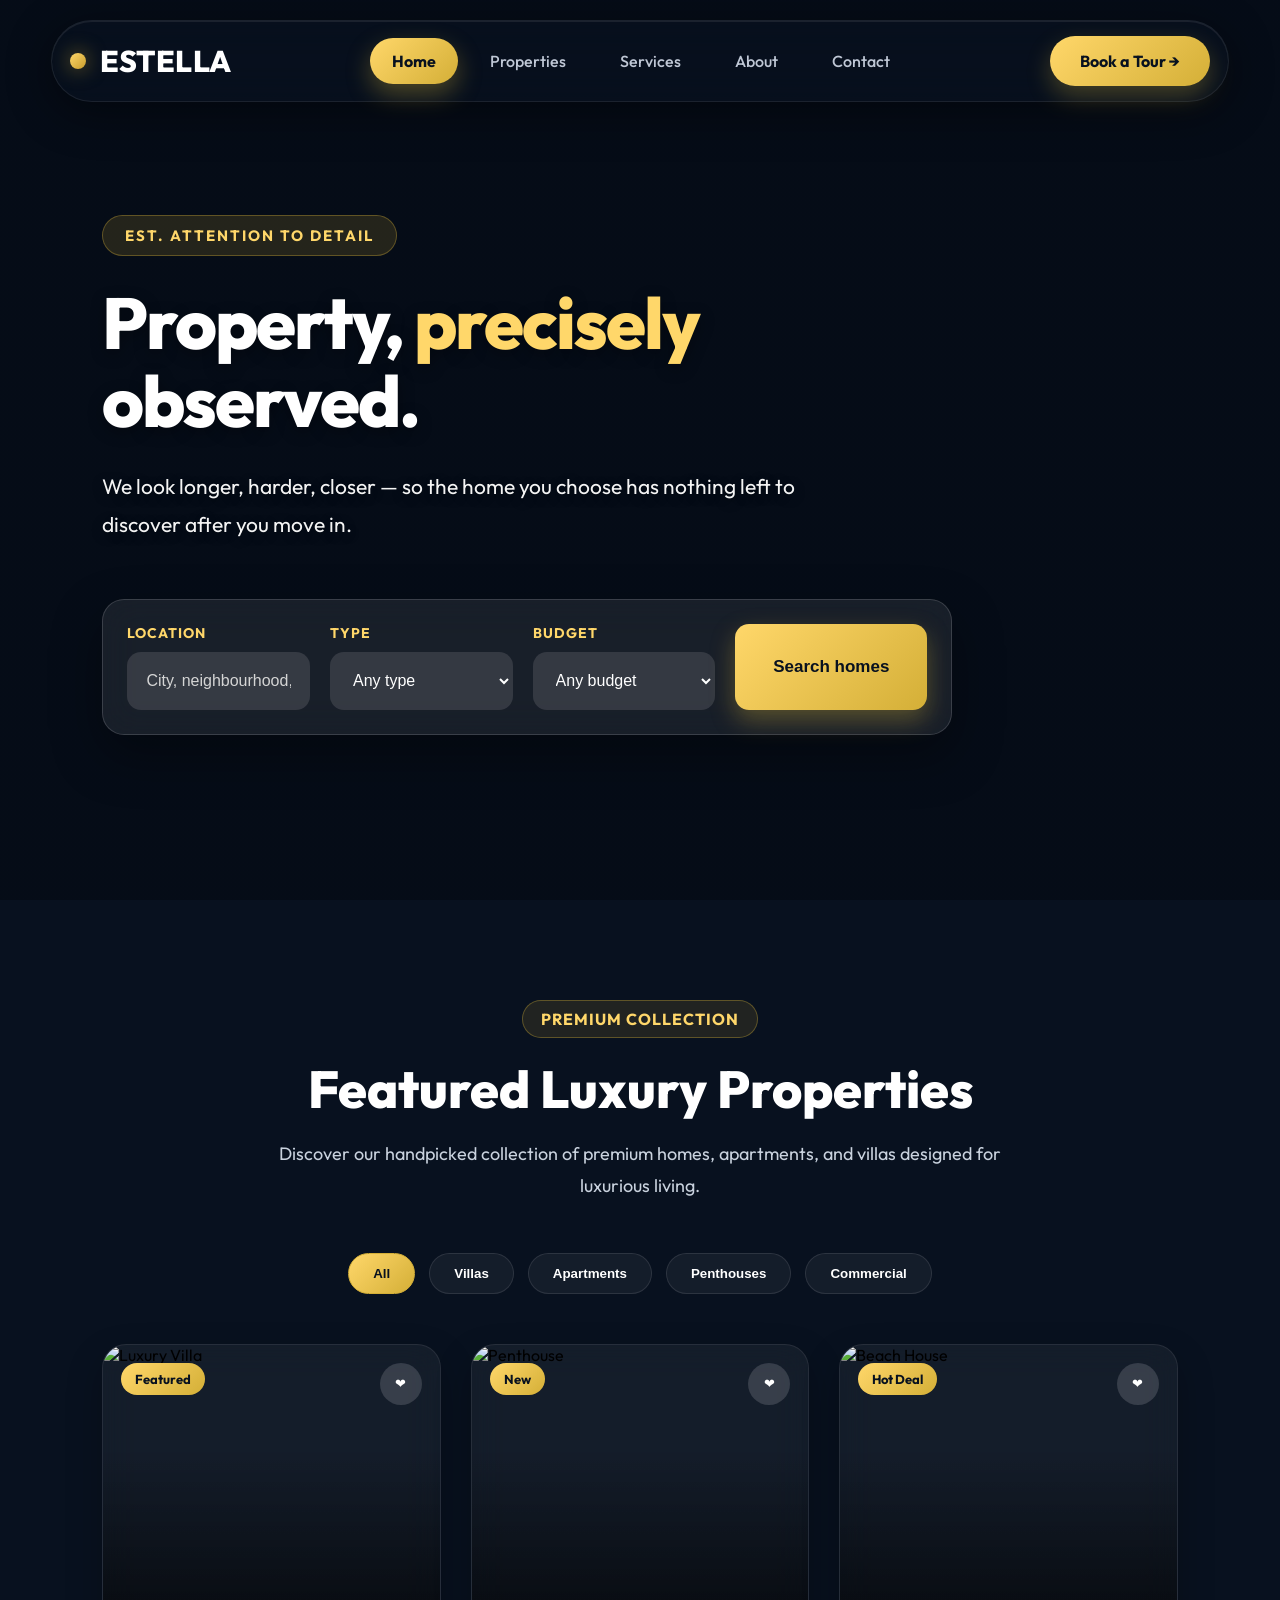
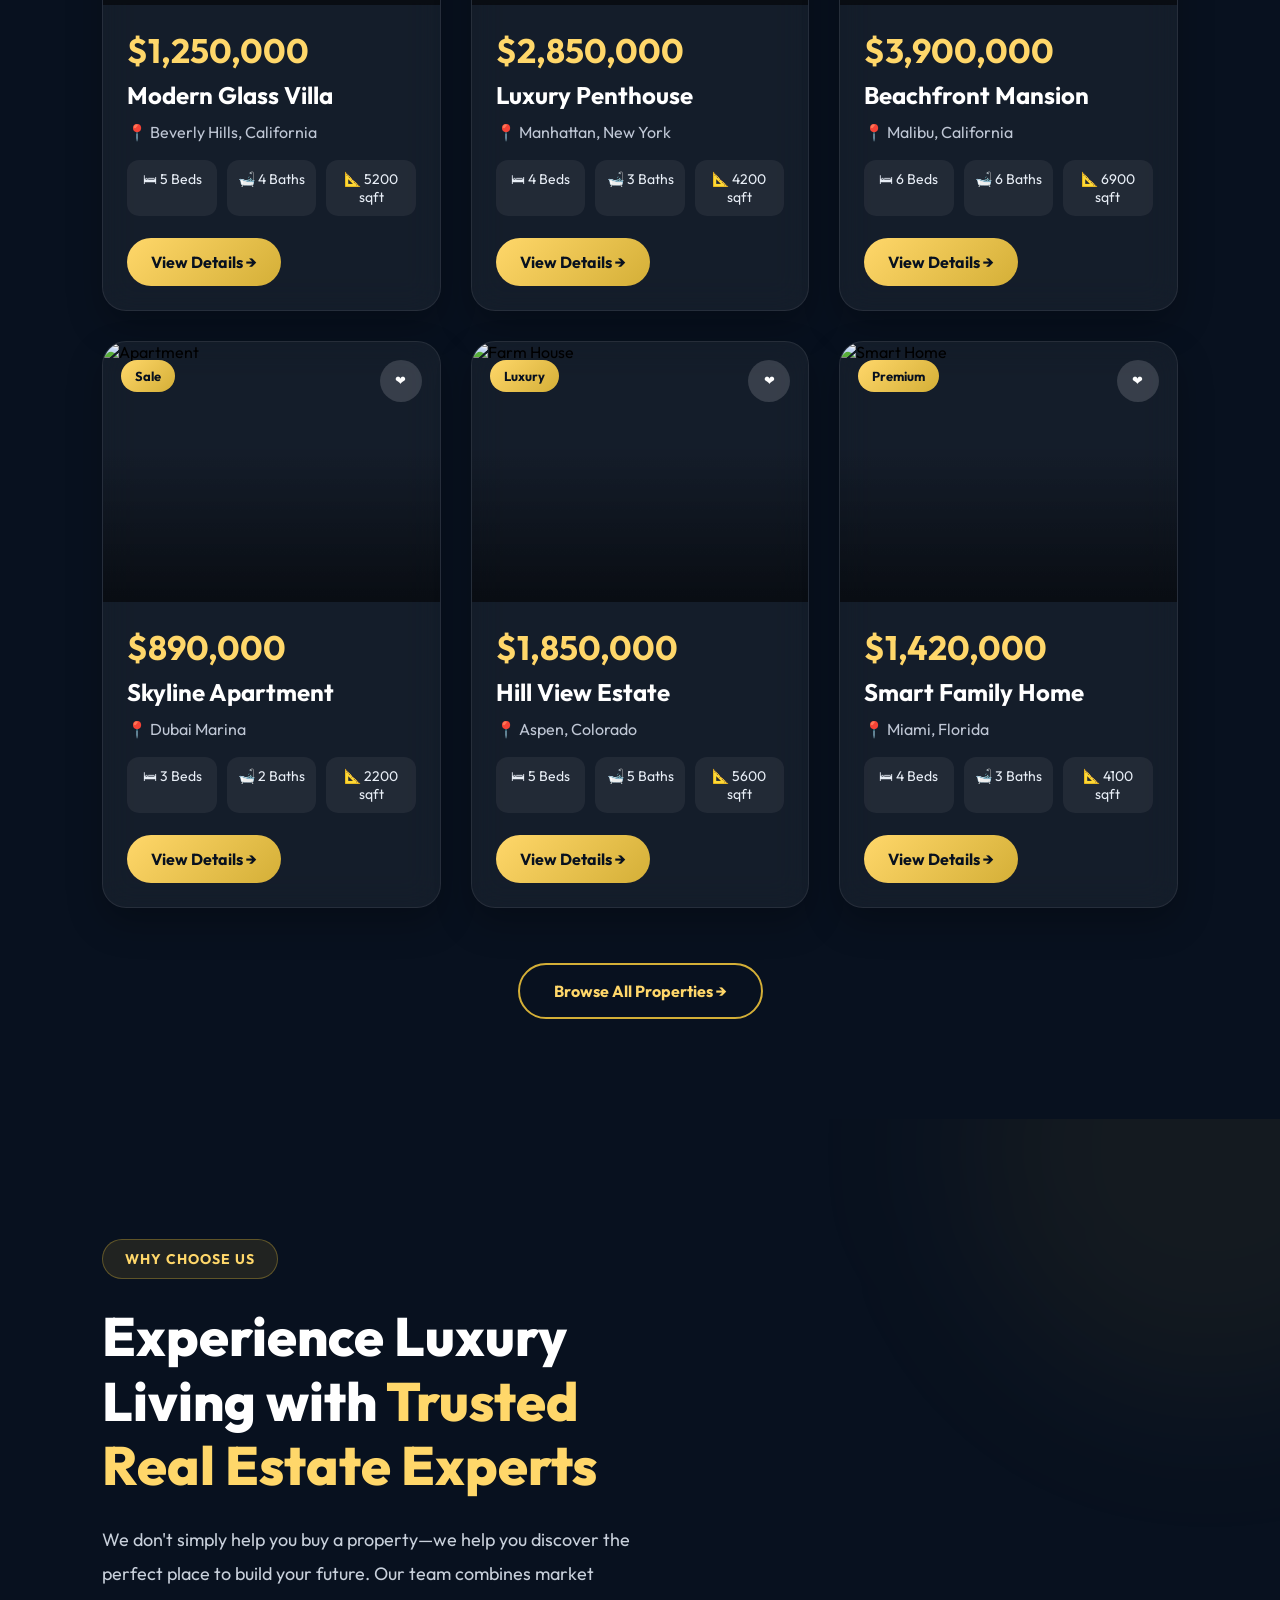
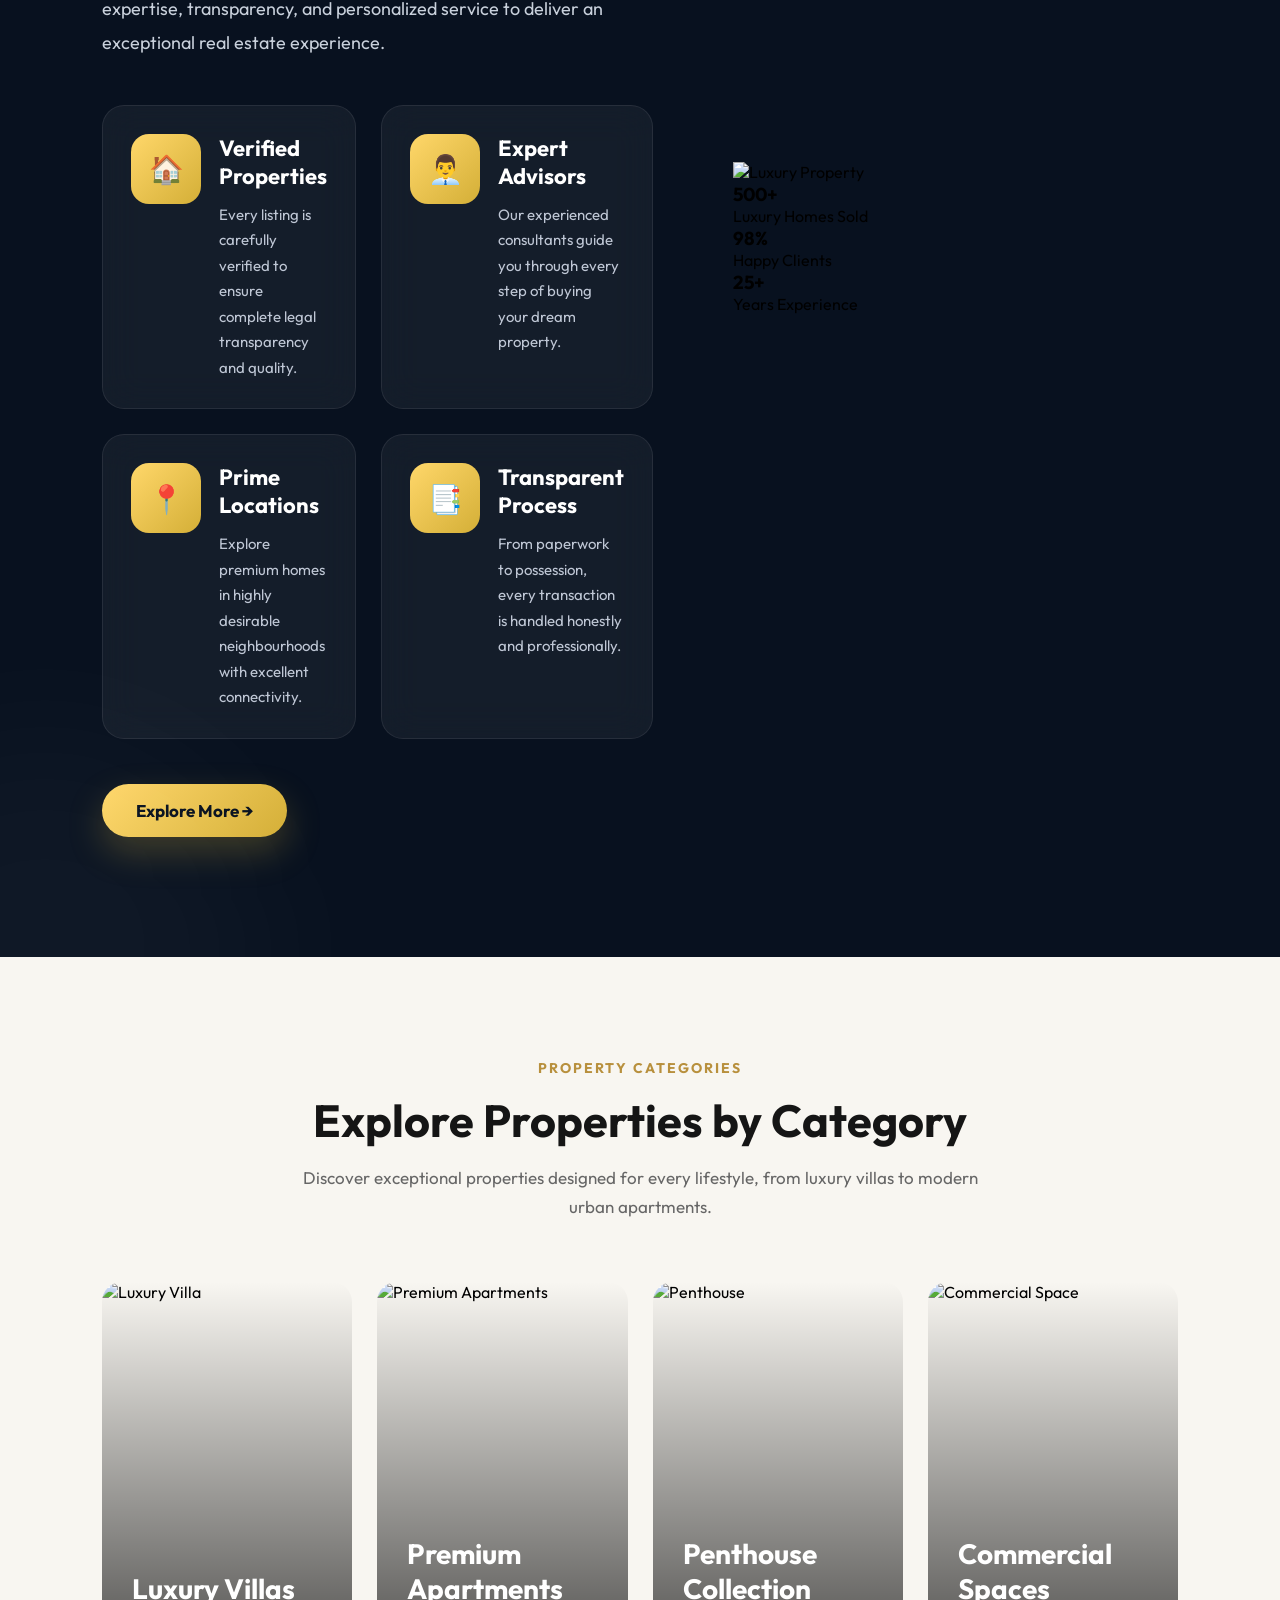
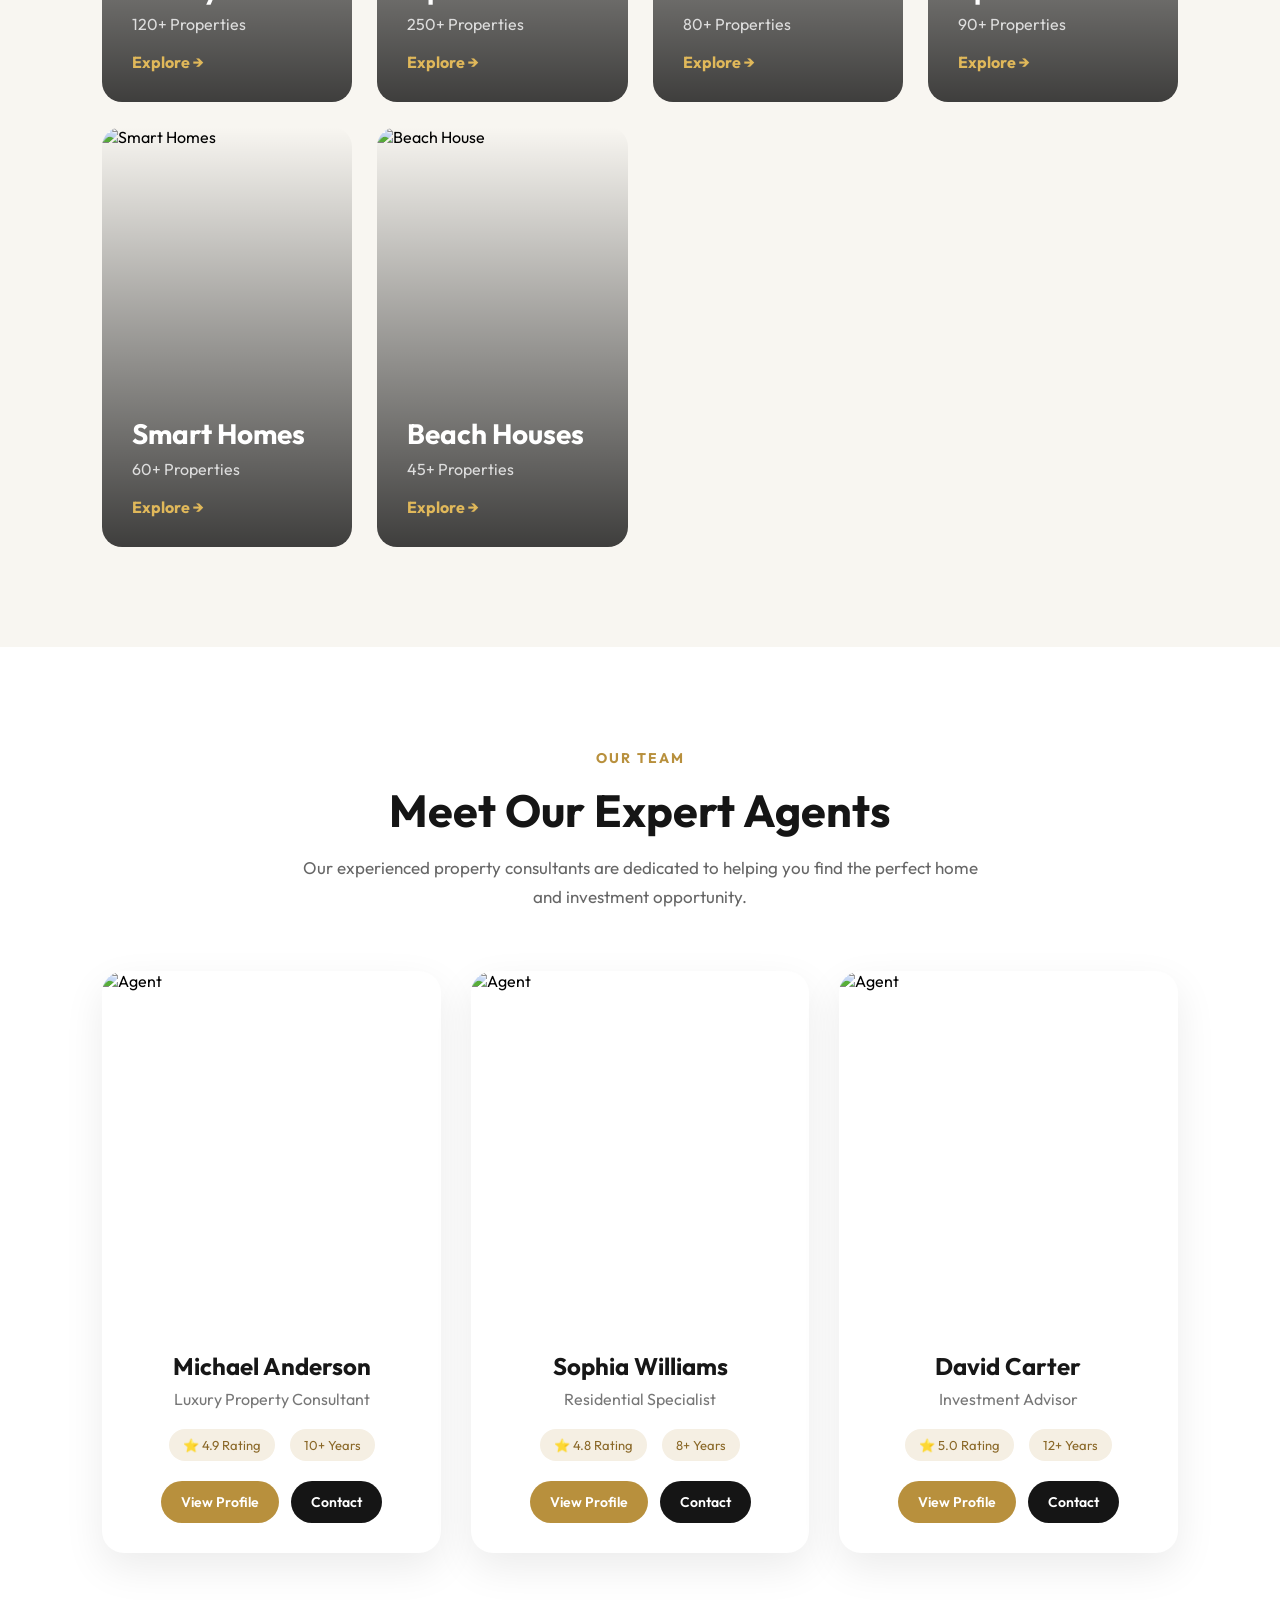
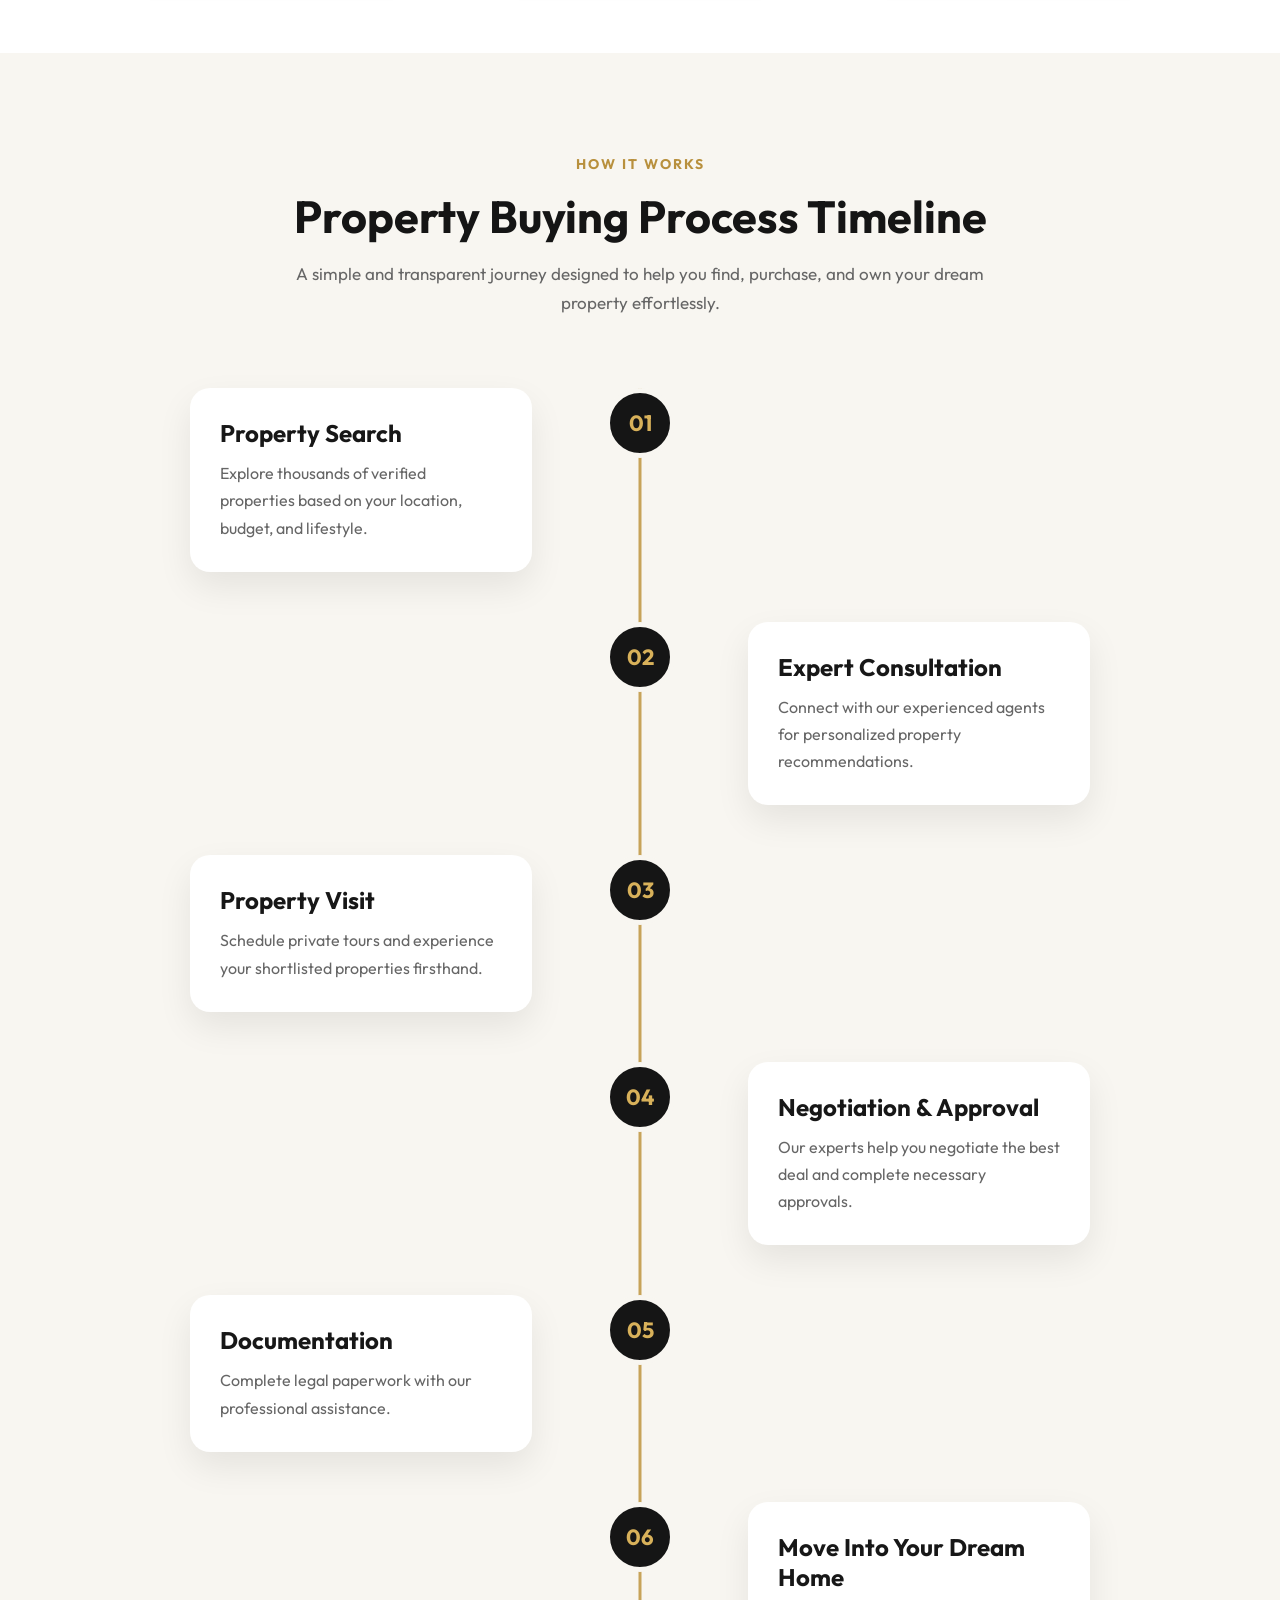
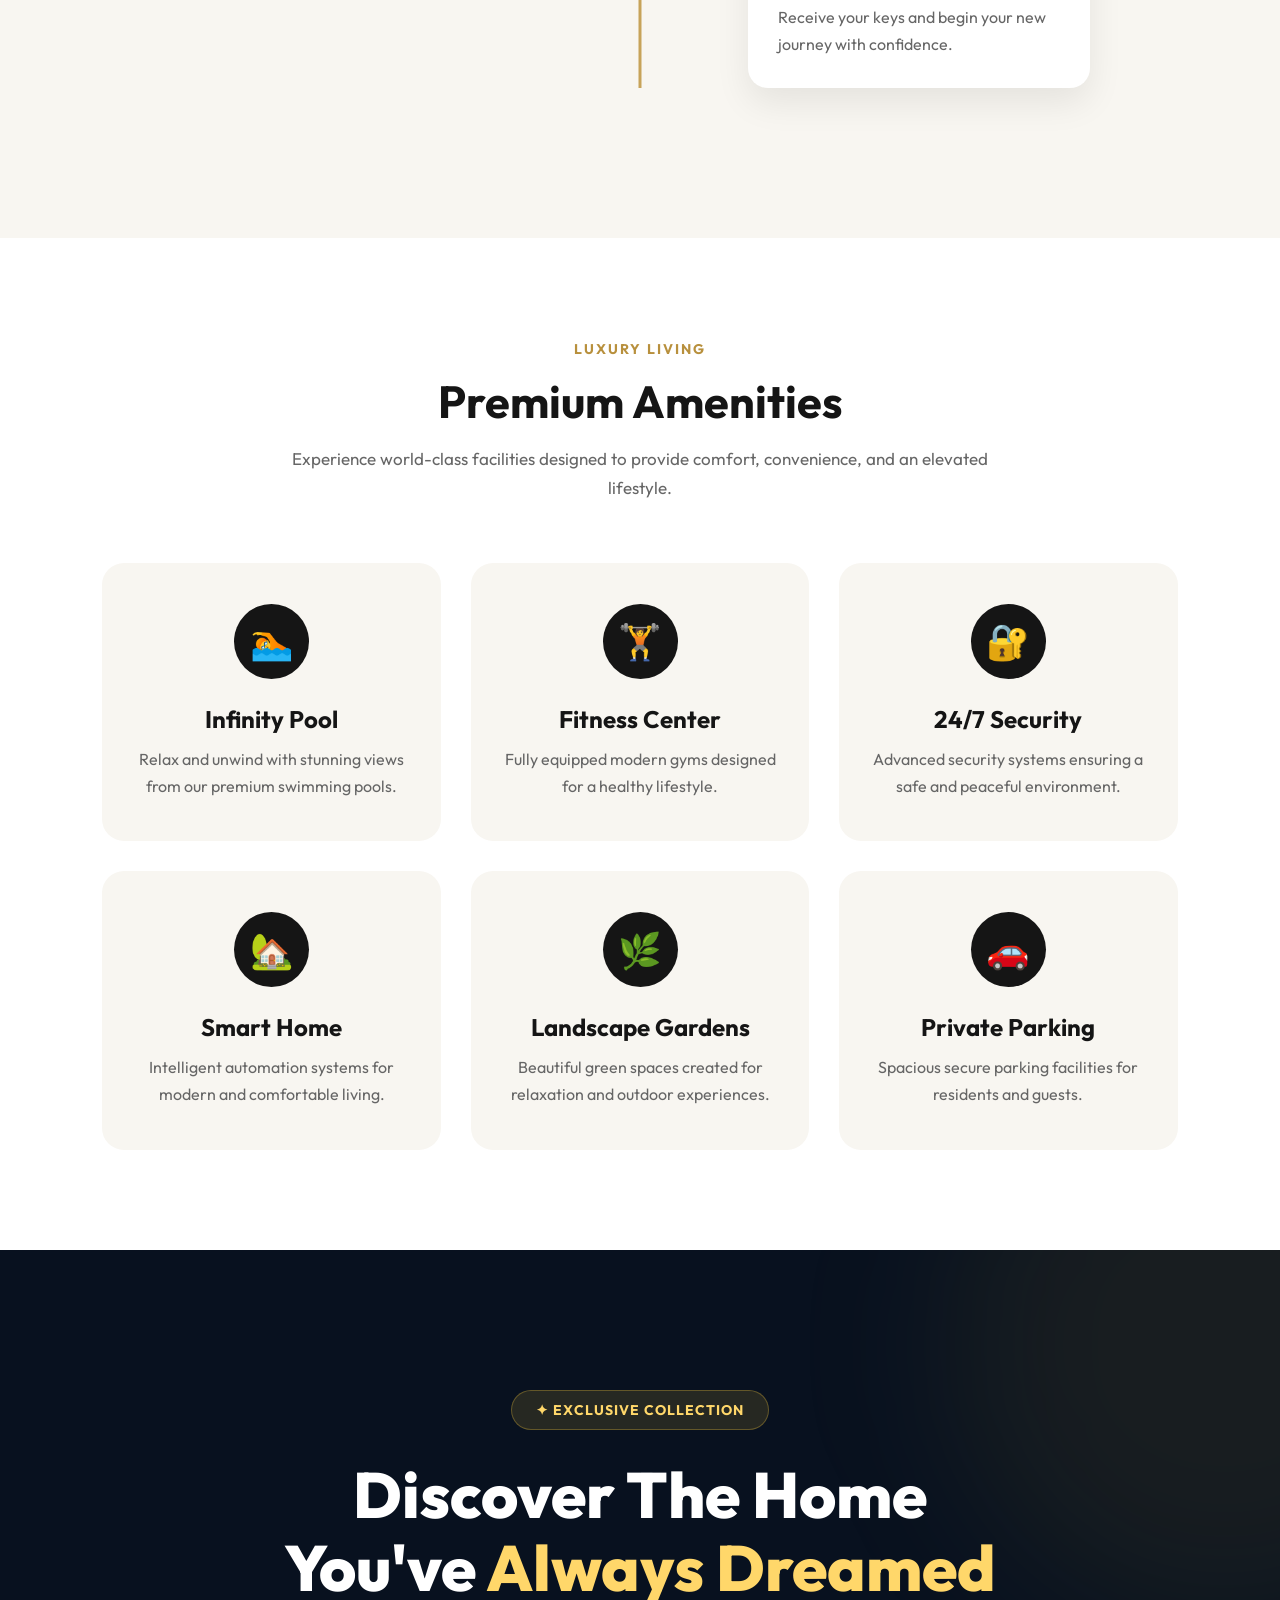
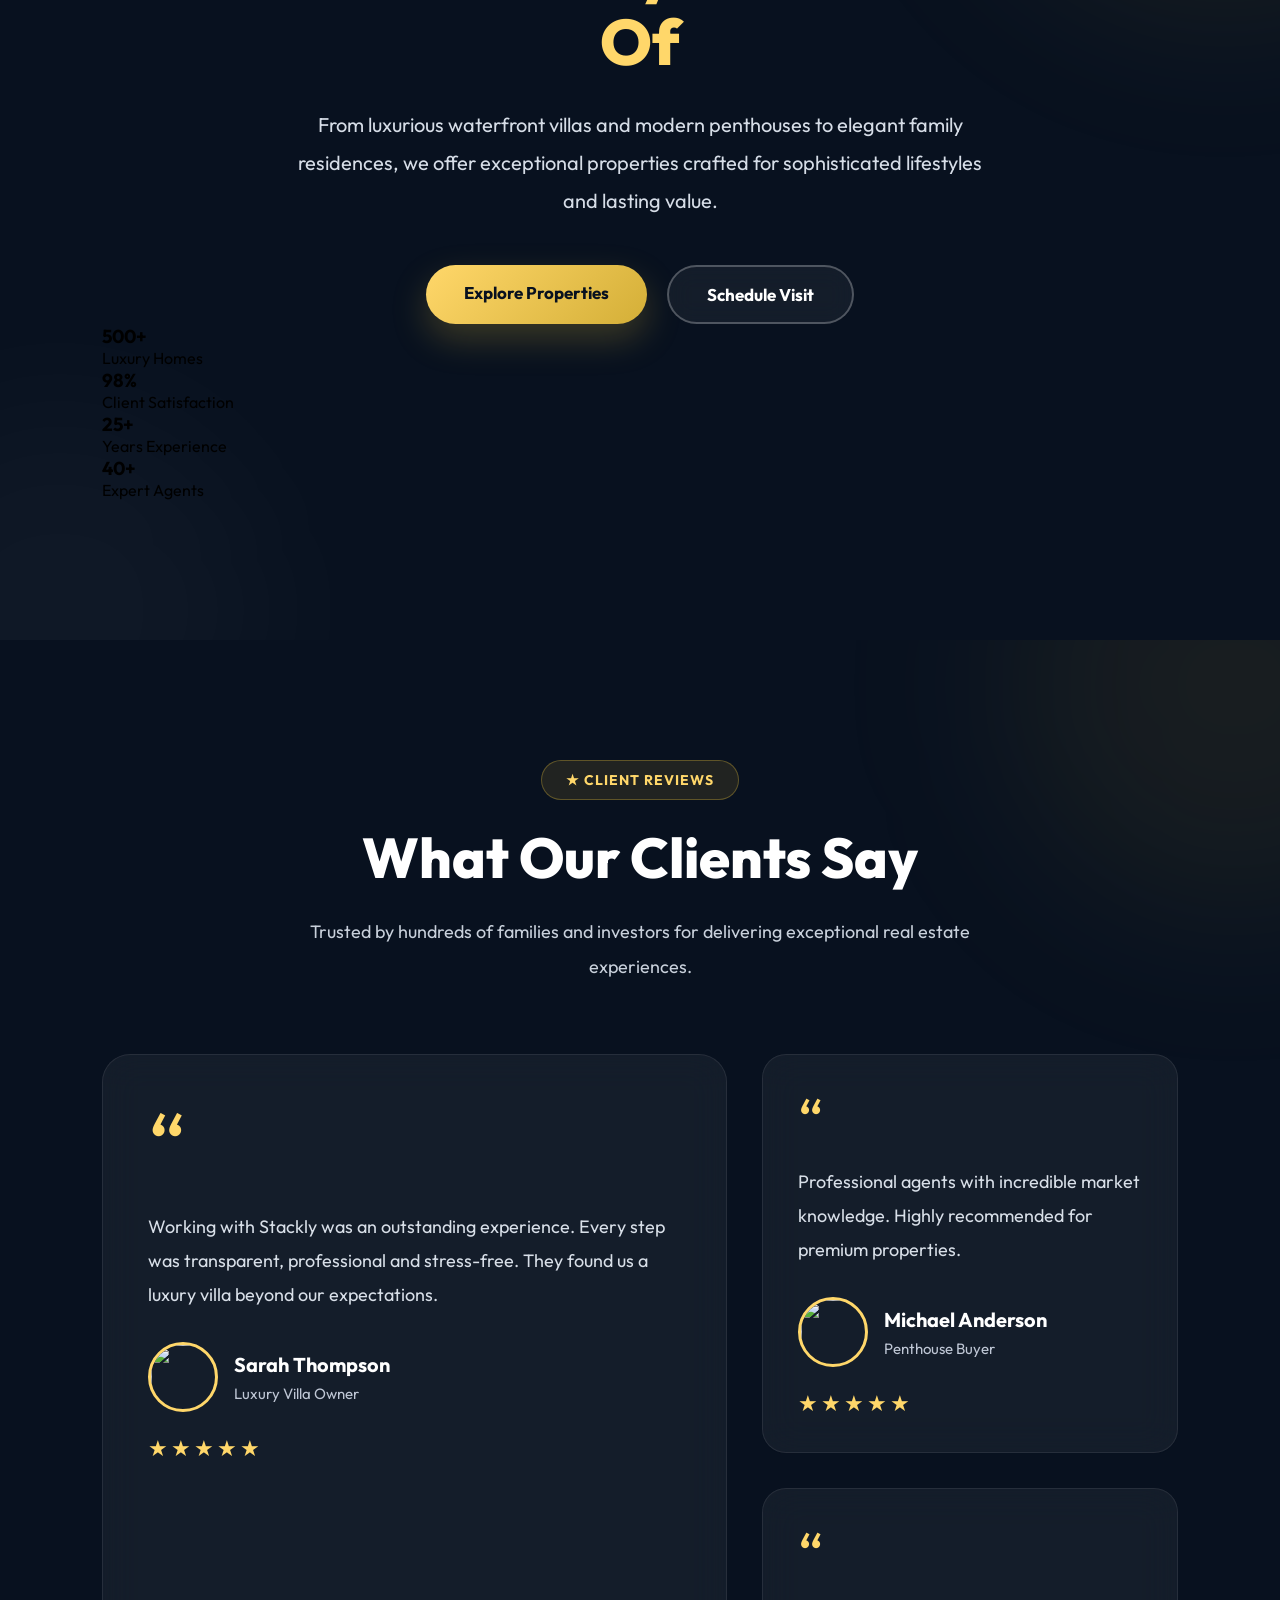
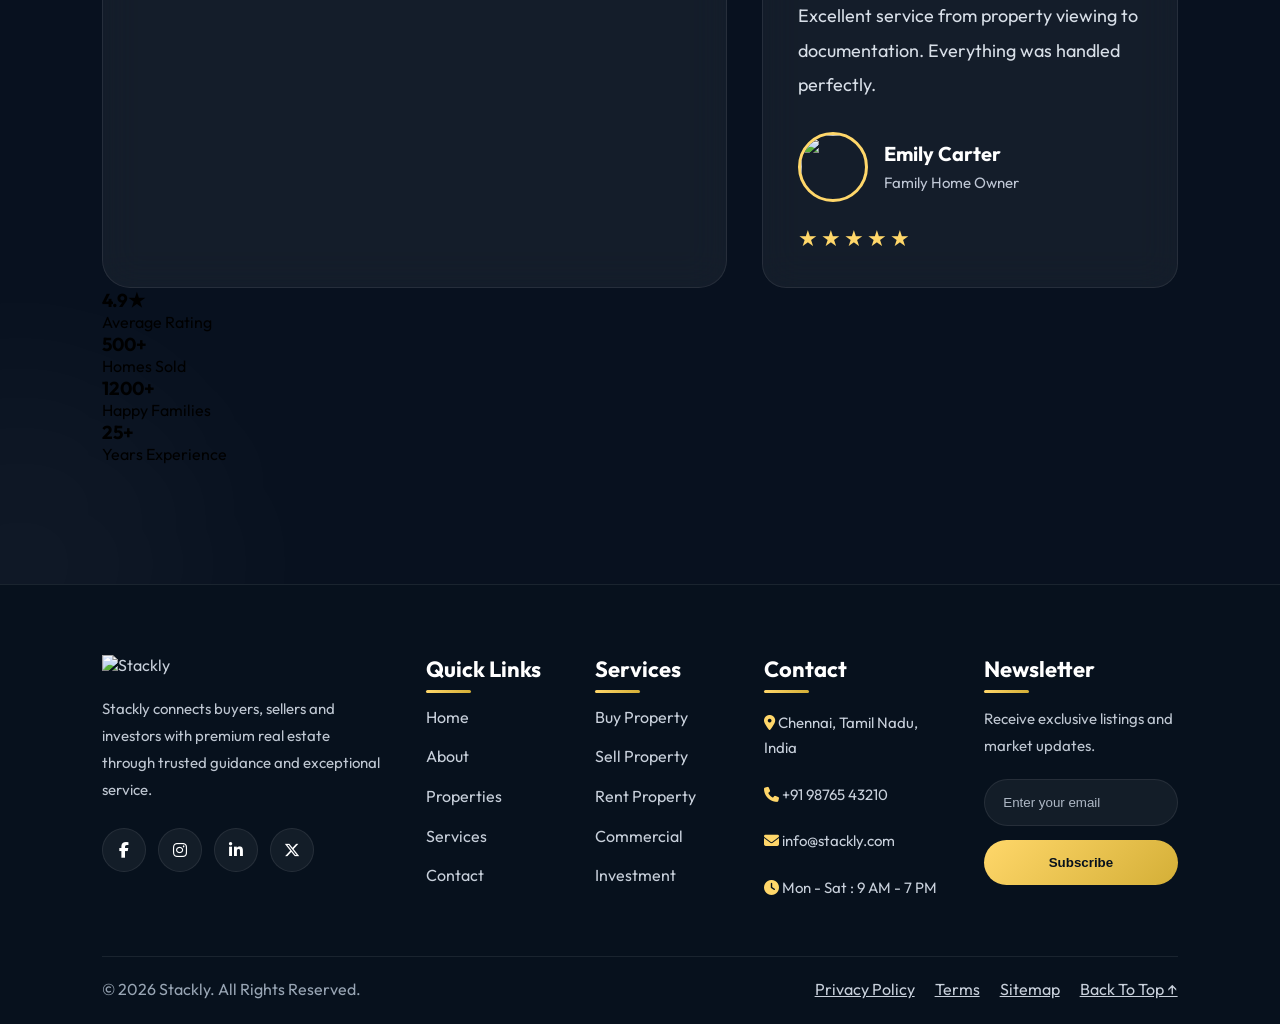
==== index.html @ 647c9f44 "first commit" ====
<!DOCTYPE html>
<html lang="en">
<head>
    <meta charset="UTF-8">
    <meta name="viewport" content="width=device-width, initial-scale=1.0">
    <link rel="stylesheet" href="css/home.css">
    <link rel="stylesheet" href="css/global.css">
    <link rel="stylesheet" href="auth/auth.css">
    <link
      rel="stylesheet"
      href="https://cdnjs.cloudflare.com/ajax/libs/font-awesome/6.5.1/css/all.min.css"
    />
    <title>Document</title>
</head>
<body>

    <div id="auth-container"></div>

    <!-- ========= UNIQUE FLOATING PILL NAVBAR ========= -->
<header class="nav-wrap">
  <nav class="nav-pill">
    <a href="index.html" class="brand">
      <span class="brand-dot"></span>
      <span class="brand-name">ESTELLA</span>
    </a>
    <ul class="nav-links">
      <li><a href="index.html" class="active">Home</a></li>
      <li><a href="properties.html">Properties</a></li>
      <li><a href="services.html">Services</a></li>
      <li><a href="about.html">About</a></li>
      <li><a href="contact.html">Contact</a></li>
    </ul>
    <a class="nav-cta" onclick="openAuth()">Book a Tour →</a>
    <button class="burger" aria-label="Menu"><span></span><span></span><span></span></button>
  </nav>
</header>

<!-- section-1 -->
  <section class="hero">
    <div class="hero__bg" aria-hidden="true"></div>
    <div class="hero__content">
      <p class="eyebrow reveal-left">Est. attention to detail</p>
      <h1 class="reveal-right">Property, <em>precisely</em> observed.</h1>
      <p class="hero__sub reveal-up">We look longer, harder, closer &mdash; so the home you choose has nothing left to discover after you move in.</p>

      <form class="search reveal-pop" id="searchForm">
        <div class="search__field">
          <label for="loc">Location</label>
          <input type="text" id="loc" placeholder="City, neighbourhood, postcode">
        </div>
        <div class="search__field">
          <label for="type">Type</label>
          <select id="type">
            <option>Any type</option>
            <option>House</option>
            <option>Apartment</option>
            <option>Loft</option>
            <option>Land</option>
          </select>
        </div>
        <div class="search__field">
          <label for="budget">Budget</label>
          <select id="budget">
            <option>Any budget</option>
            <option>Under $300k</option>
            <option>$300k &ndash; $600k</option>
            <option>$600k &ndash; $1M</option>
            <option>$1M+</option>
          </select>
        </div>
        <button type="submit">Search homes</button>
      </form>
    </div>
  </section>

<!-- section-2 -->
  <!-- <section class="stats">
    <div class="stats__grid">
      <div class="stat"><span class="stat__num" data-target="412">0</span><span class="stat__label">Homes sold this year</span></div>
      <div class="stat"><span class="stat__num" data-target="98">0</span><span class="stat__label">Client satisfaction %</span></div>
      <div class="stat"><span class="stat__num" data-target="19">0</span><span class="stat__label">Years scouting property</span></div>
      <div class="stat"><span class="stat__num" data-target="27">0</span><span class="stat__label">Neighbourhoods covered</span></div>
    </div>
  </section> -->

<!-- section-3 -->
<!-- ===========================
     Featured Luxury Properties
============================ -->

<section class="featured-properties">

    <div class="container">

        <!-- Heading -->

        <div class="section-header">

            <span class="section-tag reveal-left">
                Premium Collection
            </span>

            <h2 class="reveal-right">
                Featured Luxury Properties
            </h2>

            <p class="reveal-up">
                Discover our handpicked collection of premium homes,
                apartments, and villas designed for luxurious living.
            </p>

        </div>

        <!-- Filter Buttons -->

        <div class="property-filter">

            <button class="active">
                All
            </button>

            <button>
                Villas
            </button>

            <button>
                Apartments
            </button>

            <button>
                Penthouses
            </button>

            <button>
                Commercial
            </button>

        </div>

        <!-- Property Grid -->

        <div class="property-grid">

            <!-- CARD 1 -->

            <div class="property-card">

                <div class="property-image">

                    <img src="images/property-1.webp" alt="Luxury Villa">

                    <span class="property-badge">
                        Featured
                    </span>

                    <button class="wishlist">
                        ❤
                    </button>

                </div>

                <div class="property-content">

                    <h3>$1,250,000</h3>

                    <h4>Modern Glass Villa</h4>

                    <p class="location">
                        📍 Beverly Hills, California
                    </p>

                    <div class="property-info">

                        <span>🛏 5 Beds</span>

                        <span>🛁 4 Baths</span>

                        <span>📐 5200 sqft</span>

                    </div>

                    <a href="#" class="property-btn">
                        View Details →
                    </a>

                </div>

            </div>

            <!-- CARD 2 -->

            <div class="property-card">

                <div class="property-image">

                    <img src="images/property-2.webp" alt="Penthouse">

                    <span class="property-badge">
                        New
                    </span>

                    <button class="wishlist">
                        ❤
                    </button>

                </div>

                <div class="property-content">

                    <h3>$2,850,000</h3>

                    <h4>Luxury Penthouse</h4>

                    <p class="location">
                        📍 Manhattan, New York
                    </p>

                    <div class="property-info">

                        <span>🛏 4 Beds</span>

                        <span>🛁 3 Baths</span>

                        <span>📐 4200 sqft</span>

                    </div>

                    <a href="#" class="property-btn">
                        View Details →
                    </a>

                </div>

            </div>

            <!-- CARD 3 -->

            <div class="property-card">

                <div class="property-image">

                    <img src="images/property-3.webp" alt="Beach House">

                    <span class="property-badge">
                        Hot Deal
                    </span>

                    <button class="wishlist">
                        ❤
                    </button>

                </div>

                <div class="property-content">

                    <h3>$3,900,000</h3>

                    <h4>Beachfront Mansion</h4>

                    <p class="location">
                        📍 Malibu, California
                    </p>

                    <div class="property-info">

                        <span>🛏 6 Beds</span>

                        <span>🛁 6 Baths</span>

                        <span>📐 6900 sqft</span>

                    </div>

                    <a href="#" class="property-btn">
                        View Details →
                    </a>

                </div>

            </div>

            <!-- CARD 4 -->

            <div class="property-card">

                <div class="property-image">

                    <img src="images/property-4.webp" alt="Apartment">

                    <span class="property-badge">
                        Sale
                    </span>

                    <button class="wishlist">
                        ❤
                    </button>

                </div>

                <div class="property-content">

                    <h3>$890,000</h3>

                    <h4>Skyline Apartment</h4>

                    <p class="location">
                        📍 Dubai Marina
                    </p>

                    <div class="property-info">

                        <span>🛏 3 Beds</span>

                        <span>🛁 2 Baths</span>

                        <span>📐 2200 sqft</span>

                    </div>

                    <a href="#" class="property-btn">
                        View Details →
                    </a>

                </div>

            </div>

            <!-- CARD 5 -->

            <div class="property-card">

                <div class="property-image">

                    <img src="images/property-5.webp" alt="Farm House">

                    <span class="property-badge">
                        Luxury
                    </span>

                    <button class="wishlist">
                        ❤
                    </button>

                </div>

                <div class="property-content">

                    <h3>$1,850,000</h3>

                    <h4>Hill View Estate</h4>

                    <p class="location">
                        📍 Aspen, Colorado
                    </p>

                    <div class="property-info">

                        <span>🛏 5 Beds</span>

                        <span>🛁 5 Baths</span>

                        <span>📐 5600 sqft</span>

                    </div>

                    <a href="#" class="property-btn">
                        View Details →
                    </a>

                </div>

            </div>

            <!-- CARD 6 -->

            <div class="property-card">

                <div class="property-image">

                    <img src="images/property-6.webp" alt="Smart Home">

                    <span class="property-badge">
                        Premium
                    </span>

                    <button class="wishlist">
                        ❤
                    </button>

                </div>

                <div class="property-content">

                    <h3>$1,420,000</h3>

                    <h4>Smart Family Home</h4>

                    <p class="location">
                        📍 Miami, Florida
                    </p>

                    <div class="property-info">

                        <span>🛏 4 Beds</span>

                        <span>🛁 3 Baths</span>

                        <span>📐 4100 sqft</span>

                    </div>

                    <a href="#" class="property-btn">
                        View Details →
                    </a>

                </div>

            </div>

        </div>

        <!-- Button -->

        <div class="property-footer">

            <a href="#" class="load-btn">

                Browse All Properties →

            </a>

        </div>

    </div>

</section>

<!-- section-4 -->
<!-- ========================================= -->
<!--            WHY CHOOSE US                  -->
<!-- ========================================= -->

<section class="why-section">

    <div class="container">

        <div class="why-grid">

            <!-- LEFT -->

            <div class="why-content">

                <span class="section-badge">
                    Why Choose Us
                </span>

                <h2>
                    Experience Luxury Living with
                    <span>Trusted Real Estate Experts</span>
                </h2>

                <p class="why-description">

                    We don't simply help you buy a property—we help you
                    discover the perfect place to build your future.
                    Our team combines market expertise, transparency,
                    and personalized service to deliver an exceptional
                    real estate experience.

                </p>

                <!-- FEATURES -->

                <div class="why-cards">

                    <!-- Card -->

                    <div class="why-card">

                        <div class="why-icon">
                            🏠
                        </div>

                        <div>

                            <h3>Verified Properties</h3>

                            <p>

                                Every listing is carefully verified
                                to ensure complete legal transparency
                                and quality.

                            </p>

                        </div>

                    </div>

                    <!-- Card -->

                    <div class="why-card">

                        <div class="why-icon">
                            👨‍💼
                        </div>

                        <div>

                            <h3>Expert Advisors</h3>

                            <p>

                                Our experienced consultants guide
                                you through every step of buying
                                your dream property.

                            </p>

                        </div>

                    </div>

                    <!-- Card -->

                    <div class="why-card">

                        <div class="why-icon">
                            📍
                        </div>

                        <div>

                            <h3>Prime Locations</h3>

                            <p>

                                Explore premium homes in highly
                                desirable neighbourhoods with
                                excellent connectivity.

                            </p>

                        </div>

                    </div>

                    <!-- Card -->

                    <div class="why-card">

                        <div class="why-icon">
                            📑
                        </div>

                        <div>

                            <h3>Transparent Process</h3>

                            <p>

                                From paperwork to possession,
                                every transaction is handled
                                honestly and professionally.

                            </p>

                        </div>

                    </div>

                </div>

                <a href="#" class="why-btn">

                    Explore More →

                </a>

            </div>

            <!-- RIGHT -->

            <div class="why-image">

                <img src="images/why-us.webp" alt="Luxury Property">

                <!-- Floating Card -->

                <div class="floating-card card-one">

                    <h3>500+</h3>

                    <p>Luxury Homes Sold</p>

                </div>

                <!-- Floating Card -->

                <div class="floating-card card-two">

                    <h3>98%</h3>

                    <p>Happy Clients</p>

                </div>

                <!-- Floating Card -->

                <div class="floating-card card-three">

                    <h3>25+</h3>

                    <p>Years Experience</p>

                </div>

            </div>

        </div>

    </div>

</section>

<!-- section-5 -->
<section class="property-category">

    <div class="category-header">
        <span>Property Categories</span>
        <h2>Explore Properties by Category</h2>
        <p>
            Discover exceptional properties designed for every lifestyle,
            from luxury villas to modern urban apartments.
        </p>
    </div>


    <div class="category-grid">

        <div class="category-card">

            <img 
            src="https://images.unsplash.com/photo-1600585154340-be6161a56a0c?auto=format&fit=crop&w=900&q=80"
            alt="Luxury Villa">

            <div class="category-overlay">
                <h3>Luxury Villas</h3>
                <p>120+ Properties</p>
                <a href="#">Explore →</a>
            </div>

        </div>



        <div class="category-card">

            <img 
            src="https://images.unsplash.com/photo-1600607687939-ce8a6c25118c?auto=format&fit=crop&w=900&q=80"
            alt="Premium Apartments">

            <div class="category-overlay">
                <h3>Premium Apartments</h3>
                <p>250+ Properties</p>
                <a href="#">Explore →</a>
            </div>

        </div>



        <div class="category-card">

            <img 
            src="https://images.unsplash.com/photo-1600607687920-4e2a09cf159d?auto=format&fit=crop&w=900&q=80"
            alt="Penthouse">

            <div class="category-overlay">
                <h3>Penthouse Collection</h3>
                <p>80+ Properties</p>
                <a href="#">Explore →</a>
            </div>

        </div>



        <div class="category-card">

            <img 
            src="https://images.unsplash.com/photo-1497366754035-f200968a6e72?auto=format&fit=crop&w=900&q=80"
            alt="Commercial Space">

            <div class="category-overlay">
                <h3>Commercial Spaces</h3>
                <p>90+ Properties</p>
                <a href="#">Explore →</a>
            </div>

        </div>

        <div class="category-card">

            <img 
            src="https://images.unsplash.com/photo-1600047509807-ba8f99d2cdde?auto=format&fit=crop&w=900&q=80"
            alt="Smart Homes">

            <div class="category-overlay">
                <h3>Smart Homes</h3>
                <p>60+ Properties</p>
                <a href="#">Explore →</a>
            </div>

        </div>


        <div class="category-card">

            <img 
            src="https://images.unsplash.com/photo-1505693416388-ac5ce068fe85?auto=format&fit=crop&w=900&q=80"
            alt="Beach House">

            <div class="category-overlay">
                <h3>Beach Houses</h3>
                <p>45+ Properties</p>
                <a href="#">Explore →</a>
            </div>

        </div>


    </div>

</section>

<!-- section-6 -->
<section class="agents-section">

    <div class="agents-header">

        <span>Our Team</span>

        <h2>
            Meet Our Expert Agents
        </h2>

        <p>
            Our experienced property consultants are dedicated to
            helping you find the perfect home and investment opportunity.
        </p>

    </div>



    <div class="agents-grid">


        <div class="agent-card">

            <div class="agent-image">

                <img src="https://images.unsplash.com/photo-1560250097-0b93528c311a?auto=format&fit=crop&w=600&q=80"
                alt="Agent">

            </div>


            <div class="agent-info">

                <h3>Michael Anderson</h3>

                <p>Luxury Property Consultant</p>


                <div class="agent-meta">

                    <span>
                        ⭐ 4.9 Rating
                    </span>

                    <span>
                        10+ Years
                    </span>

                </div>


                <div class="agent-actions">

                    <a href="#">
                        View Profile
                    </a>


                    <a href="#">
                        Contact
                    </a>

                </div>


            </div>

        </div>





        <div class="agent-card">


            <div class="agent-image">

                <img src="https://images.unsplash.com/photo-1580489944761-15a19d654956?auto=format&fit=crop&w=600&q=80"
                alt="Agent">

            </div>



            <div class="agent-info">

                <h3>Sophia Williams</h3>

                <p>Residential Specialist</p>


                <div class="agent-meta">

                    <span>
                        ⭐ 4.8 Rating
                    </span>

                    <span>
                        8+ Years
                    </span>

                </div>



                <div class="agent-actions">

                    <a href="#">
                        View Profile
                    </a>

                    <a href="#">
                        Contact
                    </a>

                </div>


            </div>


        </div>







        <div class="agent-card">


            <div class="agent-image">

                <img src="https://images.unsplash.com/photo-1500648767791-00dcc994a43e?auto=format&fit=crop&w=600&q=80"
                alt="Agent">

            </div>



            <div class="agent-info">

                <h3>David Carter</h3>

                <p>Investment Advisor</p>


                <div class="agent-meta">

                    <span>
                        ⭐ 5.0 Rating
                    </span>


                    <span>
                        12+ Years
                    </span>

                </div>



                <div class="agent-actions">

                    <a href="#">
                        View Profile
                    </a>

                    <a href="#">
                        Contact
                    </a>

                </div>


            </div>


        </div>


    </div>


</section>

<!-- section-7 -->
<section class="buying-process">

    <div class="process-header">

        <span>How It Works</span>

        <h2>Property Buying Process Timeline</h2>

        <p>
            A simple and transparent journey designed to help you
            find, purchase, and own your dream property effortlessly.
        </p>

    </div>



    <div class="timeline">


        <div class="timeline-item">

            <div class="timeline-number">
                01
            </div>

            <div class="timeline-content">

                <h3>Property Search</h3>

                <p>
                    Explore thousands of verified properties
                    based on your location, budget, and lifestyle.
                </p>

            </div>

        </div>




        <div class="timeline-item">

            <div class="timeline-number">
                02
            </div>

            <div class="timeline-content">

                <h3>Expert Consultation</h3>

                <p>
                    Connect with our experienced agents for
                    personalized property recommendations.
                </p>

            </div>

        </div>





        <div class="timeline-item">

            <div class="timeline-number">
                03
            </div>

            <div class="timeline-content">

                <h3>Property Visit</h3>

                <p>
                    Schedule private tours and experience
                    your shortlisted properties firsthand.
                </p>

            </div>

        </div>





        <div class="timeline-item">

            <div class="timeline-number">
                04
            </div>

            <div class="timeline-content">

                <h3>Negotiation & Approval</h3>

                <p>
                    Our experts help you negotiate the best
                    deal and complete necessary approvals.
                </p>

            </div>

        </div>





        <div class="timeline-item">

            <div class="timeline-number">
                05
            </div>

            <div class="timeline-content">

                <h3>Documentation</h3>

                <p>
                    Complete legal paperwork with our
                    professional assistance.
                </p>

            </div>

        </div>





        <div class="timeline-item">

            <div class="timeline-number">
                06
            </div>

            <div class="timeline-content">

                <h3>Move Into Your Dream Home</h3>

                <p>
                    Receive your keys and begin your
                    new journey with confidence.
                </p>

            </div>

        </div>


    </div>


</section>

<!-- section-8 -->
<section class="amenities-section">

    <div class="amenities-header">

        <span>Luxury Living</span>

        <h2>Premium Amenities</h2>

        <p>
            Experience world-class facilities designed to provide
            comfort, convenience, and an elevated lifestyle.
        </p>

    </div>



    <div class="amenities-grid">


        <div class="amenity-card">

            <div class="amenity-icon">
                🏊
            </div>

            <h3>Infinity Pool</h3>

            <p>
                Relax and unwind with stunning views from our
                premium swimming pools.
            </p>

        </div>




        <div class="amenity-card">

            <div class="amenity-icon">
                🏋️
            </div>

            <h3>Fitness Center</h3>

            <p>
                Fully equipped modern gyms designed for
                a healthy lifestyle.
            </p>

        </div>




        <div class="amenity-card">

            <div class="amenity-icon">
                🔐
            </div>

            <h3>24/7 Security</h3>

            <p>
                Advanced security systems ensuring a safe
                and peaceful environment.
            </p>

        </div>




        <div class="amenity-card">

            <div class="amenity-icon">
                🏡
            </div>

            <h3>Smart Home</h3>

            <p>
                Intelligent automation systems for modern
                and comfortable living.
            </p>

        </div>




        <div class="amenity-card">

            <div class="amenity-icon">
                🌿
            </div>

            <h3>Landscape Gardens</h3>

            <p>
                Beautiful green spaces created for relaxation
                and outdoor experiences.
            </p>

        </div>




        <div class="amenity-card">

            <div class="amenity-icon">
                🚗
            </div>

            <h3>Private Parking</h3>

            <p>
                Spacious secure parking facilities for
                residents and guests.
            </p>

        </div>


    </div>


</section>

<!-- section-9 -->
<!-- ========================================= -->
<!--        DREAM HOME SHOWCASE                -->
<!-- ========================================= -->

<section class="dream-home">

    <div class="dream-overlay"></div>

    <div class="container">

        <div class="dream-content">

            <span class="dream-tag">
                ✦ Exclusive Collection
            </span>

            <h2>
                Discover The Home You've
                <span>Always Dreamed Of</span>
            </h2>

            <p>

                From luxurious waterfront villas and modern penthouses
                to elegant family residences, we offer exceptional
                properties crafted for sophisticated lifestyles and
                lasting value.

            </p>

            <div class="dream-buttons">

                <a href="#" class="btn-primary">

                    Explore Properties

                </a>

                <a href="#" class="btn-secondary">

                    Schedule Visit

                </a>

            </div>

        </div>

        <!-- STATS -->

        <div class="dream-stats">

            <div class="dream-stat">

                <h3>500+</h3>

                <p>Luxury Homes</p>

            </div>

            <div class="dream-stat">

                <h3>98%</h3>

                <p>Client Satisfaction</p>

            </div>

            <div class="dream-stat">

                <h3>25+</h3>

                <p>Years Experience</p>

            </div>

            <div class="dream-stat">

                <h3>40+</h3>

                <p>Expert Agents</p>

            </div>

        </div>

    </div>

</section>

<!-- section-10 -->
<!-- =========================================
        CUSTOMER TESTIMONIALS
========================================= -->

<section class="testimonials">

    <div class="container">

        <!-- Section Heading -->

        <div class="section-heading">

            <span class="section-tag">

                ★ Client Reviews

            </span>

            <h2>

                What Our Clients Say

            </h2>

            <p>

                Trusted by hundreds of families and investors for
                delivering exceptional real estate experiences.

            </p>

        </div>

        <!-- Testimonial Grid -->

        <div class="testimonial-grid">

            <!-- ========================= -->

            <div class="testimonial-feature">

                <div class="quote-icon">

                    “

                </div>

                <p>

                    Working with Stackly was an outstanding experience.
                    Every step was transparent, professional and stress-free.
                    They found us a luxury villa beyond our expectations.

                </p>

                <div class="client">

                    <img src="images/client1.webp" alt="">

                    <div>

                        <h4>Sarah Thompson</h4>

                        <span>Luxury Villa Owner</span>

                    </div>

                </div>

                <div class="rating">

                    ★★★★★

                </div>

            </div>

            <!-- ========================= -->

            <div class="testimonial-column">

                <!-- Card -->

                <div class="testimonial-card">

                    <div class="quote-small">

                        “

                    </div>

                    <p>

                        Professional agents with incredible market
                        knowledge. Highly recommended for premium
                        properties.

                    </p>

                    <div class="client">

                        <img src="images/client2.webp" alt="">

                        <div>

                            <h4>Michael Anderson</h4>

                            <span>Penthouse Buyer</span>

                        </div>

                    </div>

                    <div class="rating">

                        ★★★★★

                    </div>

                </div>

                <!-- Card -->

                <div class="testimonial-card">

                    <div class="quote-small">

                        “

                    </div>

                    <p>

                        Excellent service from property viewing to
                        documentation. Everything was handled perfectly.

                    </p>

                    <div class="client">

                        <img src="images/client3.webp" alt="">

                        <div>

                            <h4>Emily Carter</h4>

                            <span>Family Home Owner</span>

                        </div>

                    </div>

                    <div class="rating">

                        ★★★★★

                    </div>

                </div>

            </div>

        </div>

        <!-- Bottom Statistics -->

        <div class="testimonial-stats">

            <div>

                <h3>4.9★</h3>

                <span>Average Rating</span>

            </div>

            <div>

                <h3>500+</h3>

                <span>Homes Sold</span>

            </div>

            <div>

                <h3>1200+</h3>

                <span>Happy Families</span>

            </div>

            <div>

                <h3>25+</h3>

                <span>Years Experience</span>

            </div>

        </div>

    </div>

</section>


<!--=====================================
            PREMIUM FOOTER
======================================-->
<footer class="footer">
  <div class="container">
    <div class="footer-grid">
      <div class="footer-about">
        <a href="index.html" class="footer-logo"><img src="assets/logo.webp" alt="Stackly"></a>
        <p>Stackly connects buyers, sellers and investors with premium real estate through trusted guidance and exceptional service.</p>
        <div class="footer-social">
          <a href="#"><i class="fab fa-facebook-f"></i></a>
          <a href="#"><i class="fab fa-instagram"></i></a>
          <a href="#"><i class="fab fa-linkedin-in"></i></a>
          <a href="#"><i class="fab fa-x-twitter"></i></a>
        </div>
      </div>

      <div class="footer-links">
        <h3>Quick Links</h3>
        <ul>
          <li><a href="index.html">Home</a></li>
          <li><a href="about.html">About</a></li>
          <li><a href="properties.html">Properties</a></li>
          <li><a href="services.html">Services</a></li>
          <li><a href="contact.html">Contact</a></li>
        </ul>
      </div>

      <div class="footer-links">
        <h3>Services</h3>
        <ul>
          <li><a href="#">Buy Property</a></li>
          <li><a href="#">Sell Property</a></li>
          <li><a href="#">Rent Property</a></li>
          <li><a href="#">Commercial</a></li>
          <li><a href="#">Investment</a></li>
        </ul>
      </div>

      <div class="footer-contact">
        <h3>Contact</h3>
        <p><i class="fa-solid fa-location-dot"></i> Chennai, Tamil Nadu, India</p>
        <p><i class="fa-solid fa-phone"></i> +91 98765 43210</p>
        <p><i class="fa-solid fa-envelope"></i> info@stackly.com</p>
        <p><i class="fa-solid fa-clock"></i> Mon - Sat : 9 AM - 7 PM</p>
      </div>

      <div class="footer-newsletter">
        <h3>Newsletter</h3>
        <p>Receive exclusive listings and market updates.</p>
        <form class="newsletter-form">
          <input type="email" placeholder="Enter your email">
          <button type="submit">Subscribe</button>
        </form>
      </div>
    </div>

    <div class="footer-bottom">
      <p>© 2026 Stackly. All Rights Reserved.</p>
      <div class="footer-bottom-links">
        <a href="#">Privacy Policy</a>
        <a href="#">Terms</a>
        <a href="#">Sitemap</a>
        <a href="#top">Back To Top ↑</a>
      </div>
    </div>
  </div>
</footer>

    <script>
        fetch("auth/auth.html")
  .then(res => res.text())
  .then(html => {
    document.getElementById("auth-container").innerHTML = html;
  });
    </script>
    <script src="auth/auth.js"></script>
    
</body>
</html>
---- css/home.css ----
*{
    margin: 0;
    padding: 0;
    box-sizing: border-box;
}

/*==============================
            HERO
===============================*/

.hero{
    position:relative;
    min-height:100vh;
    display:flex;
    align-items:center;
    overflow:hidden;
    padding:150px 8% 100px;
    background:#08111f;
}

/*==============================
        BACKGROUND IMAGE
===============================*/

.hero__bg{
    position:absolute;
    inset:0;

    background:
    linear-gradient(
        rgba(4,10,20,.72),
        rgba(4,10,20,.72)
    ),
    url("../images/hero-bg.jpg");

    background-size:cover;
    background-position:center;
    background-repeat:no-repeat;

    z-index:1;
}

/*==============================
        CONTENT
===============================*/

.hero__content{
    position:relative;
    z-index:5;
    max-width:850px;
}

/*==============================
        EYEBROW
===============================*/

.eyebrow{

    display:inline-flex;
    align-items:center;

    padding:10px 22px;

    border-radius:40px;

    background:rgba(212,175,55,.15);

    border:1px solid rgba(212,175,55,.35);

    color:#FFD76A;

    font-size:15px;

    font-weight:700;

    letter-spacing:2px;

    text-transform:uppercase;

    margin-bottom:28px;
}

/*==============================
          TITLE
===============================*/

.hero h1{

    color:#fff;

    font-size:72px;

    line-height:1.08;

    font-weight:800;

    margin-bottom:28px;

    letter-spacing:-2px;

    text-shadow:
    0 4px 15px rgba(0,0,0,.35);
}

.hero h1 em{

    color:#FFD76A;

    font-style:normal;
}

/*==============================
        DESCRIPTION
===============================*/

.hero__sub{

    color:#F4F4F4;

    font-size:21px;

    line-height:1.8;

    max-width:700px;

    margin-bottom:55px;

    font-weight:400;

    text-shadow:
    0 3px 12px rgba(0,0,0,.35);
}

/*==============================
        SEARCH BOX
===============================*/

.search{

    display:grid;

    grid-template-columns:
    repeat(3,1fr)
    auto;

    gap:20px;

    padding:24px;

    background:rgba(255,255,255,.08);

    backdrop-filter:blur(18px);

    border:1px solid rgba(255,255,255,.15);

    border-radius:22px;

    box-shadow:
    0 20px 50px rgba(0,0,0,.35);

    max-width:1050px;
}

/*==============================
        FIELDS
===============================*/

.search__field{

    display:flex;

    flex-direction:column;

    gap:10px;
}

.search__field label{

    color:#FFD76A;

    font-size:14px;

    font-weight:700;

    text-transform:uppercase;

    letter-spacing:1px;
}

.search__field input,
.search__field select{

    width:100%;

    height:58px;

    border:none;

    outline:none;

    border-radius:14px;

    padding:0 18px;

    background:rgba(255,255,255,.12);

    color:#fff;

    font-size:16px;

    font-weight:500;

    transition:.35s;

    border:1px solid transparent;
}

/* Placeholder */

.search__field input::placeholder{

    color:#d5d5d5;
}

/* Select options */

.search__field select option{

    color:#222;
}

/* Focus */

.search__field input:focus,
.search__field select:focus{

    border-color:#FFD76A;

    background:rgba(255,255,255,.18);

    box-shadow:
    0 0 15px rgba(212,175,55,.3);
}

/*==============================
        BUTTON
===============================*/

.search button{

    border:none;

    cursor:pointer;

    border-radius:14px;

    padding:0 38px;

    background:linear-gradient(
        135deg,
        #FFD76A,
        #D4AF37
    );

    color:#08111f;

    font-size:17px;

    font-weight:700;

    transition:.35s;

    white-space:nowrap;

    box-shadow:
    0 10px 25px rgba(212,175,55,.35);
}

.search button:hover{

    transform:translateY(-4px);

    box-shadow:
    0 18px 40px rgba(212,175,55,.45);

    background:linear-gradient(
        135deg,
        #FFE59E,
        #E0BA56
    );
}

/*==============================
        RESPONSIVE
===============================*/

@media(max-width:991px){

.hero{

padding:140px 30px 70px;
}

.hero h1{

font-size:56px;
}

.hero__sub{

font-size:18px;
}

.search{

grid-template-columns:1fr;
}

.search button{

height:60px;
}

}

@media(max-width:576px){

.hero{

padding:120px 20px 60px;
}

.hero h1{

font-size:40px;

line-height:1.2;
}

.hero__sub{

font-size:16px;

line-height:1.7;
}

.eyebrow{

font-size:12px;

padding:8px 18px;
}

.search{

padding:18px;
}

}

/* ============ section-2 ============ */
/*==================================
            STATS SECTION
===================================*/

.stats{

    position:relative;

    padding:90px 8%;

    background:#08111f;
}

/*==================================
            GRID
===================================*/

.stats__grid{

    display:grid;

    grid-template-columns:repeat(4,1fr);

    gap:30px;

    max-width:1400px;

    margin:auto;
}

/*==================================
            CARD
===================================*/

.stat{

    position:relative;

    overflow:hidden;

    display:flex;

    flex-direction:column;

    align-items:center;

    justify-content:center;

    text-align:center;

    padding:45px 25px;

    border-radius:24px;

    background:rgba(255,255,255,.05);

    backdrop-filter:blur(18px);
    -webkit-backdrop-filter:blur(18px);

    border:1px solid rgba(255,255,255,.08);

    transition:.45s;

    box-shadow:
    0 15px 35px rgba(0,0,0,.28);
}

/* Gold glow */

.stat::before{

    content:"";

    position:absolute;

    top:-100px;
    left:-100px;

    width:180px;
    height:180px;

    border-radius:50%;

    background:rgba(212,175,55,.08);

    transition:.5s;
}

.stat:hover{

    transform:translateY(-10px);

    border-color:rgba(212,175,55,.45);

    box-shadow:
    0 25px 55px rgba(0,0,0,.35),
    0 0 30px rgba(212,175,55,.12);
}

.stat:hover::before{

    transform:scale(2);
}

/*==================================
            NUMBER
===================================*/

.stat__num{

    font-size:62px;

    font-weight:800;

    color:#FFD76A;

    line-height:1;

    margin-bottom:18px;

    text-shadow:
    0 0 18px rgba(212,175,55,.18);
}

/* Add + after number */

.stat__num::after{

    content:"+";

    color:#fff;

    font-size:30px;

    margin-left:4px;

    vertical-align:top;
}

/*==================================
            LABEL
===================================*/

.stat__label{

    color:#E5E7EB;

    font-size:17px;

    font-weight:500;

    line-height:1.7;

    max-width:180px;
}

/*==================================
        RESPONSIVE
===================================*/

@media(max-width:1100px){

.stats__grid{

grid-template-columns:repeat(2,1fr);
}

}

@media(max-width:768px){

.stats{

padding:70px 20px;
}

.stats__grid{

grid-template-columns:1fr;

gap:22px;
}

.stat{

padding:38px 20px;
}

.stat__num{

font-size:48px;
}

.stat__label{

font-size:16px;
}

}

/* =============================== section-3 =============================== */

/* featured-properties.css */
/* ===== Featured Properties ===== */
.featured-properties{
  padding:100px 8%;
  background:#08111F;
  position:relative;
}
.container{max-width:1400px;margin:auto}
.section-header{text-align:center;max-width:760px;margin:0 auto 50px}
.section-tag{
display:inline-block;padding:8px 18px;border-radius:30px;
background:rgba(212,175,55,.12);color:#FFD76A;
border:1px solid rgba(212,175,55,.35);font-weight:700;
letter-spacing:1px;text-transform:uppercase}
.section-header h2{font-size:52px;color:#fff;margin:18px 0 16px;font-weight:800}
.section-header p{color:#c9d2de;font-size:18px;line-height:1.8}
.property-filter{display:flex;justify-content:center;gap:14px;flex-wrap:wrap;margin-bottom:50px}
.property-filter button{
padding:12px 24px;border-radius:40px;border:1px solid rgba(255,255,255,.1);
background:rgba(255,255,255,.05);color:#fff;cursor:pointer;
transition:.35s;font-weight:600}
.property-filter button:hover,.property-filter .active{
background:linear-gradient(135deg,#FFD76A,#D4AF37);color:#08111F;border-color:#D4AF37}
.property-grid{
display:grid;grid-template-columns:repeat(auto-fit,minmax(320px,1fr));
gap:30px}
.property-card{
background:rgba(255,255,255,.05);
border:1px solid rgba(255,255,255,.08);
border-radius:24px;overflow:hidden;
backdrop-filter:blur(16px);
transition:.4s;
box-shadow:0 15px 35px rgba(0,0,0,.25)}
.property-card:hover{
transform:translateY(-10px);
border-color:rgba(212,175,55,.5);
box-shadow:0 25px 50px rgba(0,0,0,.4)}
.property-image{position:relative;overflow:hidden;height:260px}
.property-image img{width:100%;height:100%;object-fit:cover;transition:.6s}
.property-card:hover img{transform:scale(1.08)}
.property-image::after{
content:"";position:absolute;inset:0;
background:linear-gradient(to top,rgba(0,0,0,.55),transparent 60%)}
.property-badge{
position:absolute;top:18px;left:18px;z-index:2;
background:linear-gradient(135deg,#FFD76A,#D4AF37);
padding:8px 14px;border-radius:30px;
font-size:13px;font-weight:700;color:#08111F}
.wishlist{
position:absolute;top:18px;right:18px;z-index:2;
width:42px;height:42px;border-radius:50%;
border:none;background:rgba(255,255,255,.15);
color:#fff;cursor:pointer;transition:.3s}
.wishlist:hover{background:#D4AF37;color:#08111F;transform:scale(1.1)}
.property-content{padding:24px}
.property-content h3{color:#FFD76A;font-size:34px;margin-bottom:8px}
.property-content h4{color:#fff;font-size:24px;margin-bottom:12px}
.location{color:#bfc7d5;margin-bottom:18px}
.property-info{
display:grid;grid-template-columns:repeat(3,1fr);
gap:10px;margin-bottom:22px}
.property-info span{
background:rgba(255,255,255,.06);
padding:10px;border-radius:12px;
text-align:center;color:#e8eef6;font-size:14px}
.property-btn{
display:inline-block;text-decoration:none;
padding:14px 24px;border-radius:40px;
background:linear-gradient(135deg,#FFD76A,#D4AF37);
color:#08111F;font-weight:700;transition:.3s}
.property-btn:hover{transform:translateY(-3px)}
.property-footer{text-align:center;margin-top:55px}
.load-btn{
display:inline-block;text-decoration:none;
padding:16px 34px;border-radius:50px;
border:2px solid #D4AF37;color:#FFD76A;
font-weight:700;transition:.35s}
.load-btn:hover{background:#D4AF37;color:#08111F}
@media(max-width:768px){
.featured-properties{padding:70px 20px}
.section-header h2{font-size:38px}
.section-header p{font-size:16px}
.property-image{height:220px}
.property-info{grid-template-columns:1fr}
}

/* ================================= section-4 ================================ */
/*=====================================
        WHY CHOOSE US SECTION
======================================*/

.why-section{
    position: relative;
    padding: 120px 8%;
    background: #08111F;
    overflow: hidden;
}

.why-section::before{
    content: "";
    position: absolute;
    width: 500px;
    height: 500px;
    top: -220px;
    right: -180px;
    border-radius: 50%;
    background: rgba(212,175,55,.06);
    filter: blur(80px);
}

.why-section::after{
    content: "";
    position: absolute;
    width: 450px;
    height: 450px;
    bottom: -220px;
    left: -180px;
    border-radius: 50%;
    background: rgba(255,255,255,.03);
    filter: blur(80px);
}

.why-section .container{
    max-width: 1400px;
    margin: auto;
}

.why-grid{
    display: grid;
    grid-template-columns: 1fr 1fr;
    gap: 80px;
    align-items: center;
}

/*=====================================
            LEFT CONTENT
======================================*/

.section-badge{
    display: inline-block;
    padding: 10px 22px;
    border-radius: 40px;
    background: rgba(212,175,55,.12);
    color: #FFD76A;
    border: 1px solid rgba(212,175,55,.35);
    font-size: 14px;
    font-weight: 700;
    letter-spacing: 1px;
    text-transform: uppercase;
    margin-bottom: 25px;
}

.why-content h2{
    font-size: 54px;
    line-height: 1.2;
    color: #FFFFFF;
    font-weight: 800;
    margin-bottom: 25px;
}

.why-content h2 span{
    color: #FFD76A;
}

.why-description{
    color: #C8D0DB;
    font-size: 18px;
    line-height: 1.9;
    margin-bottom: 45px;
}

/*=====================================
          FEATURE CARDS GRID
======================================*/

.why-cards{
    display: grid;
    grid-template-columns: repeat(2,1fr);
    gap: 25px;
}

/*=====================================
            SINGLE CARD
======================================*/

.why-card{
    display: flex;
    gap: 18px;
    padding: 28px;
    border-radius: 22px;
    background: rgba(255,255,255,.05);
    border: 1px solid rgba(255,255,255,.08);
    backdrop-filter: blur(18px);
    transition: .35s;
}

.why-card:hover{
    transform: translateY(-8px);
    border-color: rgba(212,175,55,.45);
    box-shadow: 0 20px 45px rgba(0,0,0,.28);
}

/*=====================================
              ICON
======================================*/

.why-icon{
    width: 70px;
    height: 70px;
    min-width: 70px;
    border-radius: 18px;
    background: linear-gradient(135deg,#FFD76A,#D4AF37);
    display: flex;
    justify-content: center;
    align-items: center;
    font-size: 28px;
}

.why-card h3{
    color: #FFFFFF;
    font-size: 22px;
    margin-bottom: 12px;
}

.why-card p{
    color: #BFC7D5;
    line-height: 1.7;
    font-size: 15px;
}

/*=====================================
              BUTTON
======================================*/

.why-btn{
    display: inline-block;
    margin-top: 45px;
    padding: 16px 34px;
    border-radius: 50px;
    text-decoration: none;
    background: linear-gradient(135deg,#FFD76A,#D4AF37);
    color: #08111F;
    font-size: 17px;
    font-weight: 700;
    transition: .35s;
    box-shadow: 0 15px 35px rgba(212,175,55,.25);
}

.why-btn:hover{
    transform: translateY(-5px);
    box-shadow: 0 25px 50px rgba(212,175,55,.35);
}

/* ============================== section-5 ================================= */
.property-category{
    padding:100px 8%;
    background:#f8f6f1;
}


.category-header{
    text-align:center;
    max-width:700px;
    margin:auto;
}


.category-header span{
    color:#b8903d;
    font-size:14px;
    letter-spacing:2px;
    text-transform:uppercase;
    font-weight:700;
}


.category-header h2{
    font-size:45px;
    margin:15px 0;
    color:#151515;
}


.category-header p{
    color:#666;
    font-size:17px;
    line-height:1.7;
}



.category-grid{
    margin-top:60px;
    display:grid;
    grid-template-columns:repeat(4,1fr);
    gap:25px;
}



.category-card{

    height:420px;
    position:relative;
    overflow:hidden;
    border-radius:20px;
    cursor:pointer;
}



.category-card img{

    width:100%;
    height:100%;
    object-fit:cover;
    transition:.6s ease;
}



.category-card::after{

    content:"";
    position:absolute;
    inset:0;
    background:
    linear-gradient(
        transparent,
        rgba(0,0,0,.75)
    );
}



.category-card:hover img{
    transform:scale(1.1);
}



.category-overlay{

    position:absolute;
    bottom:30px;
    left:30px;
    color:white;
    z-index:2;
}



.category-overlay h3{

    font-size:28px;
    margin-bottom:8px;
}



.category-overlay p{

    margin-bottom:18px;
    color:#ddd;
}



.category-overlay a{

    color:#e0b85a;
    font-weight:700;
    text-decoration:none;
}



/* Responsive */

@media(max-width:1100px){

    .category-grid{
        grid-template-columns:repeat(2,1fr);
    }

}


@media(max-width:600px){

    .category-grid{
        grid-template-columns:1fr;
    }


    .category-header h2{
        font-size:32px;
    }

}

/* ======================================= section-6 =============================================== */
.agents-section{

    padding:100px 8%;
    background:#ffffff;

}



.agents-header{

    text-align:center;
    max-width:700px;
    margin:auto;

}



.agents-header span{

    color:#b8903d;
    font-size:14px;
    font-weight:700;
    letter-spacing:2px;
    text-transform:uppercase;

}



.agents-header h2{

    font-size:45px;
    margin:15px 0;
    color:#151515;

}



.agents-header p{

    color:#666;
    line-height:1.7;
    font-size:17px;

}




.agents-grid{

    margin-top:60px;

    display:grid;

    grid-template-columns:repeat(3,1fr);

    gap:30px;

}





.agent-card{

    background:#fff;

    border-radius:22px;

    overflow:hidden;

    box-shadow:0 15px 40px rgba(0,0,0,.08);

    transition:.4s ease;

}



.agent-card:hover{

    transform:translateY(-12px);

    box-shadow:0 25px 60px rgba(0,0,0,.15);

}





.agent-image{

    height:350px;

    overflow:hidden;

}



.agent-image img{

    width:100%;

    height:100%;

    object-fit:cover;

    transition:.5s;

}



.agent-card:hover img{

    transform:scale(1.08);

}





.agent-info{

    padding:30px;

    text-align:center;

}



.agent-info h3{

    font-size:24px;

    margin-bottom:8px;

    color:#171717;

}



.agent-info p{

    color:#777;

}





.agent-meta{

    display:flex;

    justify-content:center;

    gap:15px;

    margin:20px 0;

}



.agent-meta span{

    background:#f5efe3;

    padding:8px 14px;

    border-radius:30px;

    font-size:13px;

    color:#8a6828;

}





.agent-actions{

    display:flex;

    justify-content:center;

    gap:12px;

}



.agent-actions a{

    text-decoration:none;

    padding:12px 20px;

    border-radius:30px;

    background:#b8903d;

    color:white;

    font-size:14px;

    font-weight:600;

}



.agent-actions a:last-child{

    background:#151515;

}





@media(max-width:1000px){

    .agents-grid{

        grid-template-columns:repeat(2,1fr);

    }

}



@media(max-width:600px){

    .agents-grid{

        grid-template-columns:1fr;

    }


    .agents-header h2{

        font-size:32px;

    }

}

/* ============================ section-7 =============================== */
.buying-process{

    padding:100px 8%;
    background:#f8f6f1;

}



.process-header{

    text-align:center;
    max-width:700px;
    margin:auto;

}



.process-header span{

    color:#b8903d;
    font-size:14px;
    letter-spacing:2px;
    font-weight:700;
    text-transform:uppercase;

}



.process-header h2{

    font-size:45px;
    color:#151515;
    margin:15px 0;

}



.process-header p{

    color:#666;
    font-size:17px;
    line-height:1.7;

}





.timeline{

    position:relative;
    max-width:900px;
    margin:70px auto 0;

}



.timeline::before{

    content:"";

    position:absolute;

    left:50%;

    top:0;

    width:3px;

    height:100%;

    background:#c7a35a;

    transform:translateX(-50%);

}





.timeline-item{

    display:flex;

    justify-content:center;

    position:relative;

    margin-bottom:50px;

}





.timeline-number{

    width:70px;

    height:70px;

    border-radius:50%;

    background:#151515;

    color:#d8b15a;

    display:flex;

    align-items:center;

    justify-content:center;

    font-size:22px;

    font-weight:700;

    position:absolute;

    left:50%;

    transform:translateX(-50%);

    z-index:2;

    border:5px solid #f8f6f1;

}





.timeline-content{

    background:white;

    width:38%;

    padding:30px;

    border-radius:20px;

    box-shadow:0 15px 35px rgba(0,0,0,.08);

}



.timeline-item:nth-child(odd) 
.timeline-content{

    margin-right:auto;

}



.timeline-item:nth-child(even) 
.timeline-content{

    margin-left:auto;

}





.timeline-content h3{

    font-size:24px;

    margin-bottom:12px;

    color:#171717;

}



.timeline-content p{

    color:#666;

    line-height:1.7;

}






@media(max-width:900px){


    .timeline::before{

        left:35px;

    }



    .timeline-item{

        justify-content:flex-start;

        padding-left:90px;

    }



    .timeline-number{

        left:35px;

    }



    .timeline-content{

        width:100%;

    }


}



@media(max-width:600px){

    .process-header h2{

        font-size:32px;

    }


}

/* ============================= section-8 ================================ */
.amenities-section{

    padding:100px 8%;
    background:#ffffff;

}



.amenities-header{

    text-align:center;
    max-width:700px;
    margin:auto;

}



.amenities-header span{

    color:#b8903d;
    font-size:14px;
    letter-spacing:2px;
    font-weight:700;
    text-transform:uppercase;

}



.amenities-header h2{

    font-size:45px;
    margin:15px 0;
    color:#151515;

}



.amenities-header p{

    color:#666;
    font-size:17px;
    line-height:1.7;

}





.amenities-grid{

    margin-top:60px;

    display:grid;

    grid-template-columns:repeat(3,1fr);

    gap:30px;

}





.amenity-card{

    background:#f8f6f1;

    padding:40px 30px;

    border-radius:22px;

    text-align:center;

    transition:.4s ease;

    border:1px solid transparent;

}



.amenity-card:hover{

    transform:translateY(-10px);

    background:#151515;

    border-color:#b8903d;

}



.amenity-icon{

    width:75px;

    height:75px;

    margin:auto;

    display:flex;

    align-items:center;

    justify-content:center;

    border-radius:50%;

    background:#151515;

    color:#d5ae55;

    font-size:35px;

    transition:.4s;

}



.amenity-card:hover .amenity-icon{

    background:#b8903d;

}



.amenity-card h3{

    margin:25px 0 12px;

    font-size:24px;

    color:#151515;

}



.amenity-card:hover h3{

    color:white;

}



.amenity-card p{

    color:#666;

    line-height:1.7;

}



.amenity-card:hover p{

    color:#ddd;

}





@media(max-width:1000px){

    .amenities-grid{

        grid-template-columns:repeat(2,1fr);

    }

}



@media(max-width:600px){

    .amenities-grid{

        grid-template-columns:1fr;

    }


    .amenities-header h2{

        font-size:32px;

    }

}

/* ==================== section-9 ======================= */
/*=========================================
        DREAM HOME SHOWCASE
=========================================*/

.dream-home{
    position:relative;
    padding:140px 8%;
    overflow:hidden;

    background:
    linear-gradient(
        rgba(6,12,22,.75),
        rgba(6,12,22,.75)
    ),
    url("https://images.unsplash.com/photo-1613977257363-707ba9348227");

    background-size:cover;
    background-position:center;
    background-repeat:no-repeat;
    background-attachment:fixed;
}

/*=========================================
        GOLD GLOW
=========================================*/

.dream-home::before{

    content:"";

    position:absolute;

    width:550px;
    height:550px;

    right:-220px;
    top:-180px;

    border-radius:50%;

    background:rgba(212,175,55,.08);

    filter:blur(80px);
}

.dream-home::after{

    content:"";

    position:absolute;

    width:420px;
    height:420px;

    left:-150px;
    bottom:-180px;

    border-radius:50%;

    background:rgba(255,255,255,.03);

    filter:blur(80px);
}

/*=========================================
            CONTAINER
=========================================*/

.dream-home .container{

    position:relative;

    z-index:5;

    max-width:1350px;

    margin:auto;
}

/*=========================================
            CONTENT
=========================================*/

.dream-content{

    max-width:720px;

    text-align:center;

    margin:auto;
}

/*=========================================
            TAG
=========================================*/

.dream-tag{

    display:inline-block;

    padding:10px 24px;

    border-radius:40px;

    background:rgba(212,175,55,.15);

    color:#FFD76A;

    border:1px solid rgba(212,175,55,.35);

    font-size:14px;

    font-weight:700;

    letter-spacing:1px;

    text-transform:uppercase;

    margin-bottom:28px;
}

/*=========================================
            HEADING
=========================================*/

.dream-content h2{

    font-size:64px;

    color:#FFFFFF;

    line-height:1.15;

    font-weight:800;

    margin-bottom:28px;
}

.dream-content h2 span{

    color:#FFD76A;
}

/*=========================================
            DESCRIPTION
=========================================*/

.dream-content p{

    font-size:20px;

    color:#D6DDE7;

    line-height:1.9;

    margin-bottom:45px;
}

/*=========================================
            BUTTONS
=========================================*/

.dream-buttons{

    display:flex;

    justify-content:center;

    gap:20px;

    flex-wrap:wrap;
}

.btn-primary{

    padding:17px 38px;

    text-decoration:none;

    border-radius:50px;

    background:linear-gradient(
        135deg,
        #FFD76A,
        #D4AF37
    );

    color:#08111F;

    font-size:17px;

    font-weight:700;

    transition:.35s;

    box-shadow:
    0 15px 35px rgba(212,175,55,.25);
}

.btn-primary:hover{

    transform:translateY(-5px);

    box-shadow:
    0 25px 45px rgba(212,175,55,.35);
}

.btn-secondary{

    padding:17px 38px;

    text-decoration:none;

    border-radius:50px;

    border:2px solid rgba(255,255,255,.25);

    color:#FFFFFF;

    font-size:17px;

    font-weight:700;

    transition:.35s;

    backdrop-filter:blur(12px);

    background:rgba(255,255,255,.05);
}

.btn-secondary:hover{

    background:#FFFFFF;

    color:#08111F;

    border-color:#FFFFFF;

    transform:translateY(-5px);
}

/* ============================== section-9 ==================================== */
/*=========================================
        CUSTOMER TESTIMONIALS
=========================================*/

.testimonials{
    position: relative;
    padding: 120px 8%;
    background: #08111F;
    overflow: hidden;
}

.testimonials::before{
    content: "";
    position: absolute;
    width: 450px;
    height: 450px;
    top: -180px;
    right: -180px;
    border-radius: 50%;
    background: rgba(212,175,55,.08);
    filter: blur(90px);
}

.testimonials::after{
    content: "";
    position: absolute;
    width: 400px;
    height: 400px;
    bottom: -180px;
    left: -180px;
    border-radius: 50%;
    background: rgba(255,255,255,.03);
    filter: blur(90px);
}

.testimonials .container{
    position: relative;
    z-index: 2;
    max-width: 1400px;
    margin: auto;
}

/*=========================================
            SECTION HEADER
=========================================*/

.section-heading{
    max-width: 720px;
    margin: auto;
    text-align: center;
    margin-bottom: 70px;
}

.section-heading .section-tag{
    display: inline-block;
    padding: 10px 24px;
    border-radius: 40px;
    background: rgba(212,175,55,.12);
    border: 1px solid rgba(212,175,55,.35);
    color: #FFD76A;
    font-size: 14px;
    font-weight: 700;
    letter-spacing: 1px;
    text-transform: uppercase;
}

.section-heading h2{
    margin: 22px 0;
    font-size: 56px;
    color: #FFFFFF;
    font-weight: 800;
}

.section-heading p{
    color: #C8D0DB;
    font-size: 18px;
    line-height: 1.9;
}

/*=========================================
            GRID
=========================================*/

.testimonial-grid{
    display: grid;
    grid-template-columns: 1.2fr .8fr;
    gap: 35px;
    align-items: stretch;
}

.testimonial-column{
    display: flex;
    flex-direction: column;
    gap: 35px;
}

/*=========================================
        FEATURED TESTIMONIAL
=========================================*/

.testimonial-feature{
    position: relative;
    padding: 45px;
    border-radius: 28px;
    background: rgba(255,255,255,.05);
    border: 1px solid rgba(255,255,255,.08);
    backdrop-filter: blur(18px);
    transition: .4s;
}

.testimonial-feature:hover{
    transform: translateY(-10px);
    border-color: rgba(212,175,55,.4);
    box-shadow: 0 25px 60px rgba(0,0,0,.35);
}

/*=========================================
        SMALL CARDS
=========================================*/

.testimonial-card{
    position: relative;
    padding: 35px;
    border-radius: 24px;
    background: rgba(255,255,255,.05);
    border: 1px solid rgba(255,255,255,.08);
    backdrop-filter: blur(18px);
    transition: .35s;
}

.testimonial-card:hover{
    transform: translateY(-8px);
    border-color: rgba(212,175,55,.4);
    box-shadow: 0 20px 50px rgba(0,0,0,.3);
}

/*=========================================
        QUOTE ICONS
=========================================*/

.quote-icon{
    font-size: 90px;
    color: #FFD76A;
    line-height: 1;
    margin-bottom: 20px;
}

.quote-small{
    font-size: 60px;
    color: #FFD76A;
    line-height: 1;
    margin-bottom: 15px;
}

/*=========================================
            TEXT
=========================================*/

.testimonial-feature p,
.testimonial-card p{
    color: #D8DFE8;
    font-size: 18px;
    line-height: 1.9;
    margin-bottom: 30px;
}

/*=========================================
            CLIENT INFO
=========================================*/

.client{
    display: flex;
    align-items: center;
    gap: 16px;
}

.client img{
    width: 70px;
    height: 70px;
    border-radius: 50%;
    object-fit: cover;
    border: 3px solid #FFD76A;
}

.client h4{
    color: #FFFFFF;
    font-size: 20px;
    margin-bottom: 6px;
}

.client span{
    color: #BFC7D5;
    font-size: 15px;
}

/*=========================================
            RATING
=========================================*/

.rating{
    margin-top: 22px;
    color: #FFD76A;
    font-size: 22px;
    letter-spacing: 3px;
}
---- css/global.css ----
/*========================
    GOOGLE FONT
=========================*/
@import url('https://fonts.googleapis.com/css2?family=Outfit:wght@300;400;500;600;700;800&display=swap');

*{
    margin:0;
    padding:0;
    box-sizing:border-box;
}

body{
    font-family:"Outfit",sans-serif;
    background:#08111F;
}

/*========================
      NAV WRAPPER
=========================*/

.nav-wrap{

    position:fixed;
    top:20px;
    left:0;

    width:100%;
    display:flex;
    justify-content:center;

    z-index:9999;

    pointer-events:none;
}

/*========================
      NAVBAR
=========================*/

.nav-pill{

    pointer-events:auto;

    width:92%;
    max-width:1350px;

    height:82px;

    padding:0 18px;

    display:flex;
    align-items:center;
    justify-content:space-between;

    background:rgba(8,17,31,.78);

    backdrop-filter:blur(18px);
    -webkit-backdrop-filter:blur(18px);

    border:1px solid rgba(255,255,255,.08);

    border-radius:100px;

    box-shadow:
    0 10px 45px rgba(0,0,0,.45),
    inset 0 1px rgba(255,255,255,.08);

    transition:.45s;
}

.nav-pill:hover{

    border-color:rgba(212,175,55,.45);

    box-shadow:
    0 18px 60px rgba(0,0,0,.5),
    0 0 40px rgba(212,175,55,.08);
}

/*========================
       BRAND
=========================*/

.brand{

    display:flex;
    align-items:center;
    gap:14px;

    text-decoration:none;
}

.brand-dot{

    width:16px;
    height:16px;

    border-radius:50%;

    background:linear-gradient(
    135deg,
    #FFD76A,
    #C89C2C
    );

    box-shadow:
    0 0 20px rgba(212,175,55,.6);
}

.brand-name{

    color:#fff;

    font-size:30px;

    font-weight:800;

    letter-spacing:.5px;
}

/*========================
      LINKS
=========================*/

.nav-links{

    display:flex;
    gap:10px;

    list-style:none;
}

.nav-links a{

    position:relative;

    text-decoration:none;

    color:#BFC7D5;

    font-size:16px;

    font-weight:500;

    padding:13px 22px;

    border-radius:40px;

    transition:.35s;
}

/* Hover */

.nav-links a:hover{

    color:#fff;

    background:rgba(255,255,255,.05);
}

/* Active */

.nav-links a.active{

    color:#08111F;

    background:linear-gradient(
    135deg,
    #FFD76A,
    #D4AF37
    );

    font-weight:700;

    box-shadow:
    0 10px 25px rgba(212,175,55,.35);
}

/* Premium underline */

.nav-links a::after{

    content:"";

    position:absolute;

    left:50%;
    bottom:6px;

    transform:translateX(-50%);

    width:0;

    height:2px;

    background:#FFD76A;

    transition:.35s;
}

.nav-links a:hover::after{

    width:45%;
}

.nav-links a.active::after{

    display:none;
}

/*========================
      CTA BUTTON
=========================*/

.nav-cta{

    text-decoration:none;

    padding:15px 30px;

    border-radius:60px;

    color:#08111F;

    font-weight:700;

    background:linear-gradient(
    135deg,
    #FFD76A,
    #D4AF37
    );

    box-shadow:
    0 10px 25px rgba(212,175,55,.3);

    transition:.35s;
}

.nav-cta:hover{

    transform:translateY(-4px);

    box-shadow:
    0 18px 35px rgba(212,175,55,.45);

    background:linear-gradient(
    135deg,
    #FFE59E,
    #E0BA56
    );
}

/*========================
      BURGER
=========================*/

.burger{

    display:none;

    width:48px;
    height:48px;

    border:none;

    border-radius:50%;

    background:rgba(255,255,255,.06);

    cursor:pointer;
}

.burger span{

    display:block;

    width:22px;
    height:2px;

    margin:5px auto;

    background:#fff;

    transition:.3s;
}

/*========================
      RESPONSIVE
=========================*/

@media(max-width:992px){

.nav-pill{

height:74px;

padding:0 20px;
}

.nav-links{

display:none;
}

.nav-cta{

display:none;
}

.burger{

display:block;
}

.brand-name{

font-size:26px;
}

}


/* ===================================================================== */
/*==================================================
                PREMIUM FOOTER
==================================================*/
/*==================================================
                PREMIUM FOOTER
==================================================*/

.footer{
    background:#07111D;
    padding:70px 8% 25px;
    border-top:1px solid rgba(255,255,255,.08);
}

.footer .container{
    max-width:1400px;
    margin:auto;
}

/*=========================================
            FOOTER GRID
=========================================*/

.footer-grid{
    display:grid;
    grid-template-columns:2.2fr 1fr 1fr 1.4fr 1.5fr;
    gap:40px;
    align-items:flex-start;
    padding-bottom:40px;
    border-bottom:1px solid rgba(255,255,255,.08);
}

/*=========================================
            COMMON
=========================================*/

.footer-grid h3{
    color:#fff;
    font-size:22px;
    font-weight:700;
    margin:0 0 22px;
    position:relative;
}

.footer-grid h3::after{
    content:"";
    position:absolute;
    left:0;
    bottom:-10px;
    width:45px;
    height:3px;
    border-radius:20px;
    background:linear-gradient(90deg,#FFD76A,#D4AF37);
}

.footer-grid ul{
    list-style:none;
    padding:0;
    margin:0;
}

.footer-grid li{
    margin-bottom:14px;
}

.footer-grid a{
    text-decoration:none;
    color:#C8D0DB;
    transition:.3s;
}

.footer-grid a:hover{
    color:#FFD76A;
    padding-left:6px;
}

/*=========================================
            COMPANY
=========================================*/

.footer-about{
    display:flex;
    flex-direction:column;
    align-items:flex-start;
}

.footer-logo{
    display:inline-block;
    margin-bottom:20px;
}

.footer-logo img{
    width:180px;
    display:block;
}

.footer-about p{
    color:#BFC7D2;
    line-height:1.8;
    font-size:15px;
    margin-bottom:25px;
    max-width:330px;
}

.footer-social{
    display:flex;
    justify-content:flex-start;
    align-items:center;
    gap:12px;
}

.footer-social a{
    width:44px;
    height:44px;
    display:flex;
    justify-content:center;
    align-items:center;
    border-radius:50%;
    background:rgba(255,255,255,.05);
    border:1px solid rgba(255,255,255,.08);
    color:#fff;
    transition:.35s;
}

.footer-social a:hover{
    background:linear-gradient(135deg,#FFD76A,#D4AF37);
    color:#07111D;
    transform:translateY(-4px);
}

/*=========================================
            LINKS
=========================================*/

.footer-links ul{
    margin-top:5px;
}

.footer-links a{
    display:inline-block;
    line-height:1.6;
}

/*=========================================
            CONTACT
=========================================*/

.footer-contact p{
    
    gap:12px;
    color:#C8D0DB;
    margin-bottom:16px;
    line-height:1.7;
    font-size:15px;
}

.footer-contact i{
    color:#FFD76A;
    /* min-width:44px; */
    margin-top:10px;
}

/*=========================================
            NEWSLETTER
=========================================*/

.footer-newsletter p{
    color:#BFC7D2;
    line-height:1.8;
    margin-bottom:20px;
    font-size:15px;
}

.newsletter-form{
    display:flex;
    flex-direction:column;
    gap:14px;
}

.newsletter-form input{
    width:100%;
    padding:15px 18px;
    border:none;
    outline:none;
    border-radius:50px;
    background:rgba(255,255,255,.05);
    border:1px solid rgba(255,255,255,.08);
    color:#fff;
    transition:.3s;
}

.newsletter-form input::placeholder{
    color:#AEB8C5;
}

.newsletter-form input:focus{
    border-color:#D4AF37;
}

.newsletter-form button{
    width:100%;
    padding:15px;
    border:none;
    border-radius:50px;
    cursor:pointer;
    font-weight:700;
    background:linear-gradient(135deg,#FFD76A,#D4AF37);
    color:#07111D;
    transition:.35s;
}

.newsletter-form button:hover{
    transform:translateY(-4px);
    box-shadow:0 15px 35px rgba(212,175,55,.35);
}

/*=========================================
            FOOTER BOTTOM
=========================================*/

.footer-bottom{
    padding-top:22px;
    display:flex;
    justify-content:space-between;
    align-items:center;
    flex-wrap:wrap;
    gap:15px;
}

.footer-bottom p{
    color:#98A5B4;
    margin:0;
}

.footer-bottom-links{
    display:flex;
    gap:20px;
    flex-wrap:wrap;
}

.footer-bottom-links a{
    color:#C8D0DB;
}

.footer-bottom-links a:hover{
    color:#FFD76A;
}

/*=========================================
            RESPONSIVE
=========================================*/

@media(max-width:1200px){

.footer-grid{
    grid-template-columns:repeat(2,1fr);
}

}

@media(max-width:768px){

.footer{
    padding:55px 20px 20px;
}

.footer-grid{
    grid-template-columns:1fr;
    gap:35px;
    text-align:center;
}

.footer-about{
    align-items:center;
}

.footer-about p{
    max-width:100%;
}

.footer-grid h3::after{
    left:50%;
    transform:translateX(-50%);
}

.footer-social{
    justify-content:center;
}

.footer-contact p{
    justify-content:center;
    text-align:left;
}

.footer-bottom{
    flex-direction:column;
    text-align:center;
}

.footer-bottom-links{
    justify-content:center;
}

}
---- auth/auth.css ----
/*==================================================
                AUTH MODAL
==================================================*/

.auth-modal{
    position:fixed;
    inset:0;

    display:flex;

    justify-content:center;

    align-items:flex-start;

    padding:90px 20px 30px;

    background:rgba(5,12,24,.78);

    backdrop-filter:blur(12px);

    z-index:9999;

    overflow-y:auto;
}

.auth-modal.hidden{
    opacity:0;
    visibility:hidden;
    pointer-events:none;
}

/*==================================================
                AUTH BOX
==================================================*/

.auth-box{
    position:relative;
    width:100%;
    max-width:560px;
    max-height:92vh;
    overflow-y:auto;
    background:#08111F;
    border:1px solid rgba(255,255,255,.08);
    border-radius:24px;
    padding:40px;
    box-shadow:
    0 25px 70px rgba(0,0,0,.45);
}

.auth-box{

    width:100%;

    max-width:540px;

    max-height:calc(100vh - 140px);

    overflow-y:auto;

    padding:32px;

}

/* Custom Scroll */

.auth-box::-webkit-scrollbar{
    width:6px;
}

.auth-box::-webkit-scrollbar-thumb{
    background:#D4AF37;
    border-radius:20px;
}

/*==================================================
                CLOSE BUTTON
==================================================*/

.auth-close{

    position:absolute;

    top:20px;

    right:20px;

    width:42px;

    height:42px;

    border:none;

    border-radius:50%;

    background:rgba(255,255,255,.05);

    color:#FFFFFF;

    font-size:18px;

    cursor:pointer;

    display:flex;

    justify-content:center;

    align-items:center;

    transition:.35s;

}

.auth-close:hover{

    background:linear-gradient(
    135deg,
    #FFD76A,
    #D4AF37);

    color:#08111F;

    transform:rotate(90deg);

}

/*==================================================
                TABS
==================================================*/

.auth-tabs{

    display:flex;

    background:rgba(255,255,255,.05);

    border:1px solid rgba(255,255,255,.08);

    border-radius:60px;

    padding:6px;

    margin-bottom:35px;

}

.tab{

    flex:1;

    padding:15px;

    border:none;

    border-radius:50px;

    background:transparent;

    color:#BFC7D2;

    font-size:15px;

    font-weight:700;

    cursor:pointer;

    transition:.35s;

}

.tab.active{

    background:linear-gradient(
    135deg,
    #FFD76A,
    #D4AF37);

    color:#08111F;

    box-shadow:
    0 10px 25px rgba(212,175,55,.25);

}

.tab:not(.active):hover{

    color:#FFFFFF;

}

/*==================================================
                FORM
==================================================*/

.auth-form{

    display:none;

    animation:fade .35s ease;

}

.auth-form.active{

    display:block;

}

@keyframes fade{

    from{

        opacity:0;

        transform:translateY(15px);

    }

    to{

        opacity:1;

        transform:translateY(0);

    }

}

/*==================================================
                HEADER
==================================================*/

.auth-header{

    text-align:center;

    margin-bottom:30px;

}

.auth-badge{

    display:inline-flex;

    align-items:center;

    gap:8px;

    padding:10px 20px;

    border-radius:40px;

    background:rgba(212,175,55,.10);

    border:1px solid rgba(212,175,55,.30);

    color:#FFD76A;

    font-size:13px;

    font-weight:700;

    margin-bottom:18px;

}

.auth-header h2{

    color:#FFFFFF;

    font-size:34px;

    margin-bottom:12px;

}

.auth-header p{

    color:#BFC7D2;

    line-height:1.8;

    font-size:15px;

}

/*==================================================
            MOBILE
==================================================*/

@media(max-width:768px){

.auth-modal{

padding:20px;

}

.auth-box{

padding:28px;

max-height:95vh;

}

.auth-header h2{

font-size:28px;

}

.auth-tabs{

margin-bottom:28px;

}

}

@media(max-width:480px){

.auth-box{

padding:22px;

border-radius:18px;

}

.auth-close{

width:38px;

height:38px;

}

.tab{

padding:13px;

font-size:14px;

}

.auth-header h2{

font-size:24px;

}

}

/* =========================== */
/*==================================================
                ROLE SELECTION
==================================================*/

.role-selection{

    margin-bottom:30px;

}

.role-title{

    display:block;

    color:#FFFFFF;

    font-size:15px;

    font-weight:600;

    margin-bottom:16px;

}

.role-grid{

    display:grid;

    grid-template-columns:repeat(2,1fr);

    gap:15px;

}

.role-card{

    position:relative;

    cursor:pointer;

    padding:22px 15px;

    border-radius:18px;

    text-align:center;

    background:rgba(255,255,255,.04);

    border:1px solid rgba(255,255,255,.08);

    transition:.35s;

    overflow:hidden;

}

.role-card input{

    display:none;

}

.role-card:hover{

    transform:translateY(-6px);

    border-color:rgba(212,175,55,.35);

}

.role-card:has(input:checked){

    background:rgba(212,175,55,.10);

    border:2px solid #D4AF37;

    box-shadow:
    0 15px 35px rgba(212,175,55,.18);

}

.role-icon{

    width:65px;

    height:65px;

    margin:auto;

    margin-bottom:16px;

    display:flex;

    justify-content:center;

    align-items:center;

    border-radius:50%;

    background:linear-gradient(
    135deg,
    #FFD76A,
    #D4AF37);

    color:#08111F;

    font-size:26px;

    transition:.35s;

}

.role-card:has(input:checked) .role-icon{

    transform:scale(1.08);

}

.role-card h4{

    color:#FFFFFF;

    margin-bottom:8px;

    font-size:20px;

}

.role-card span{

    color:#AEB8C5;

    font-size:13px;

    line-height:1.6;

}

/*==================================================
                INPUTS
==================================================*/

.input-group{

    display:flex;

    align-items:center;

    gap:15px;

    background:rgba(255,255,255,.05);

    border:1px solid rgba(255,255,255,.08);

    border-radius:14px;

    padding:0 18px;

    height:58px;

    margin-bottom:18px;

    transition:.35s;

}

.input-group:hover{

    border-color:rgba(212,175,55,.25);

}

.input-group:focus-within{

    border-color:#D4AF37;

    box-shadow:
    0 0 0 4px rgba(212,175,55,.10);

}

.input-group i{

    color:#FFD76A;

    font-size:17px;

}

.input-group input{

    flex:1;

    border:none;

    background:transparent;

    outline:none;

    color:#FFFFFF;

    font-size:15px;

}

.input-group input::placeholder{

    color:#9EA8B6;

}

/*==================================================
            PASSWORD FIELD
==================================================*/

.password-field{

    position:relative;

}

.password-field .input-group{

    padding-right:55px;

}

.eye{

    position:absolute;

    right:18px;

    top:50%;

    transform:translateY(-50%);

    cursor:pointer;

    color:#AEB8C5;

    transition:.35s;

    z-index:2;

}

.eye:hover{

    color:#FFD76A;

}

/*==================================================
            PASSWORD HINT
==================================================*/

.password-hint{

    min-height:20px;

    margin-top:-8px;

    margin-bottom:20px;

    font-size:13px;

    color:#ff7676;

}

/*==================================================
            MOBILE
==================================================*/

@media(max-width:576px){

.role-grid{

grid-template-columns:1fr;

}

.role-card{

padding:20px;

}

.role-icon{

width:58px;

height:58px;

font-size:22px;

}

.input-group{

height:54px;

}

}


/*==================================================
            REMEMBER & FORGOT
==================================================*/

.row{

    display:flex;

    justify-content:space-between;

    align-items:center;

    margin:8px 0 28px;

    gap:15px;

}

.remember-label{

    display:flex;

    align-items:center;

    gap:10px;

    color:#C8D0DB;

    cursor:pointer;

    font-size:14px;

    user-select:none;

}

.remember-label input{

    width:18px;

    height:18px;

    accent-color:#D4AF37;

    cursor:pointer;

}

.row a{

    color:#FFD76A;

    text-decoration:none;

    font-size:14px;

    font-weight:600;

    transition:.3s;

}

.row a:hover{

    color:#FFFFFF;

}

/*==================================================
                TERMS
==================================================*/

.terms{

    display:flex;

    align-items:flex-start;

    gap:12px;

    margin:5px 0 25px;

    color:#BFC7D2;

    font-size:14px;

    line-height:1.7;

}

.terms input{

    margin-top:4px;

    accent-color:#D4AF37;

}

.terms a{

    color:#FFD76A;

    text-decoration:none;

}

.terms a:hover{

    text-decoration:underline;

}

/*==================================================
            PRIMARY BUTTON
==================================================*/

.btn-auth{

    width:100%;

    height:58px;

    border:none;

    border-radius:50px;

    cursor:pointer;

    font-size:16px;

    font-weight:700;

    letter-spacing:.5px;

    background:linear-gradient(
        135deg,
        #FFD76A,
        #D4AF37
    );

    color:#08111F;

    transition:.35s;

    margin-bottom:24px;

}

.btn-auth:hover{

    transform:translateY(-5px);

    box-shadow:
    0 18px 40px rgba(212,175,55,.35);

}

/*==================================================
                DIVIDER
==================================================*/

.divider{

    display:flex;

    align-items:center;

    margin:25px 0;

}

.divider::before,

.divider::after{

    content:"";

    flex:1;

    height:1px;

    background:rgba(255,255,255,.08);

}

.divider span{

    padding:0 18px;

    color:#9EA8B6;

    font-size:12px;

    font-weight:600;

    letter-spacing:1px;

}

/*==================================================
            GOOGLE BUTTON
==================================================*/

.google-btn{

    width:100%;

    height:56px;

    border-radius:16px;

    border:1px solid rgba(255,255,255,.08);

    background:rgba(255,255,255,.05);

    display:flex;

    justify-content:center;

    align-items:center;

    gap:12px;

    color:#FFFFFF;

    font-size:15px;

    font-weight:600;

    cursor:pointer;

    transition:.35s;

}

.google-btn:hover{

    background:rgba(255,255,255,.08);

    border-color:#D4AF37;

}

.google-btn img{

    width:22px;

    height:22px;

}

/*==================================================
            AUTH FOOTER
==================================================*/

.auth-footer{

    margin-top:28px;

    text-align:center;

}

.auth-footer p{

    color:#BFC7D2;

    font-size:14px;

}

.auth-footer a{

    color:#FFD76A;

    text-decoration:none;

    font-weight:700;

    transition:.3s;

}

.auth-footer a:hover{

    color:#FFFFFF;

}

/*==================================================
            RESPONSIVE
==================================================*/

@media(max-width:768px){

.row{

flex-direction:column;

align-items:flex-start;

gap:15px;

}

.btn-auth{

height:54px;

font-size:15px;

}

.google-btn{

height:54px;

font-size:14px;

}

}

@media(max-width:480px){

.auth-box{

padding:20px;

}

.auth-tabs{

margin-bottom:25px;

}

.auth-header h2{

font-size:26px;

}

.auth-header p{

font-size:14px;

}

.role-card{

padding:18px;

}

.role-card h4{

font-size:18px;

}

.btn-auth{

height:52px;

}

.google-btn{

height:52px;

}

}

.auth-box::before{
    content:"";
    position:absolute;
    width:220px;
    height:220px;
    top:-110px;
    right:-110px;
    border-radius:50%;
    background:rgba(212,175,55,.08);
    filter:blur(60px);
    pointer-events:none;
}

/* ============================== */
.auth-header{

    margin-bottom:22px;

}

.auth-header h2{

    font-size:30px;

    margin:10px 0;

}

.auth-header p{

    margin:0;

}

.role-card{

    padding:18px 14px;

}

.role-icon{

    width:55px;

    height:55px;

    margin-bottom:12px;

    font-size:22px;

}

.role-card h4{

    font-size:18px;

}

.input-group{

    margin-bottom:14px;

}

.password-hint{

    margin-bottom:14px;

}

.row{

    margin:4px 0 18px;

}

.btn-auth{

    margin-bottom:18px;

}

.divider{

    margin:18px 0;

}

.auth-footer{

    margin-top:18px;

}
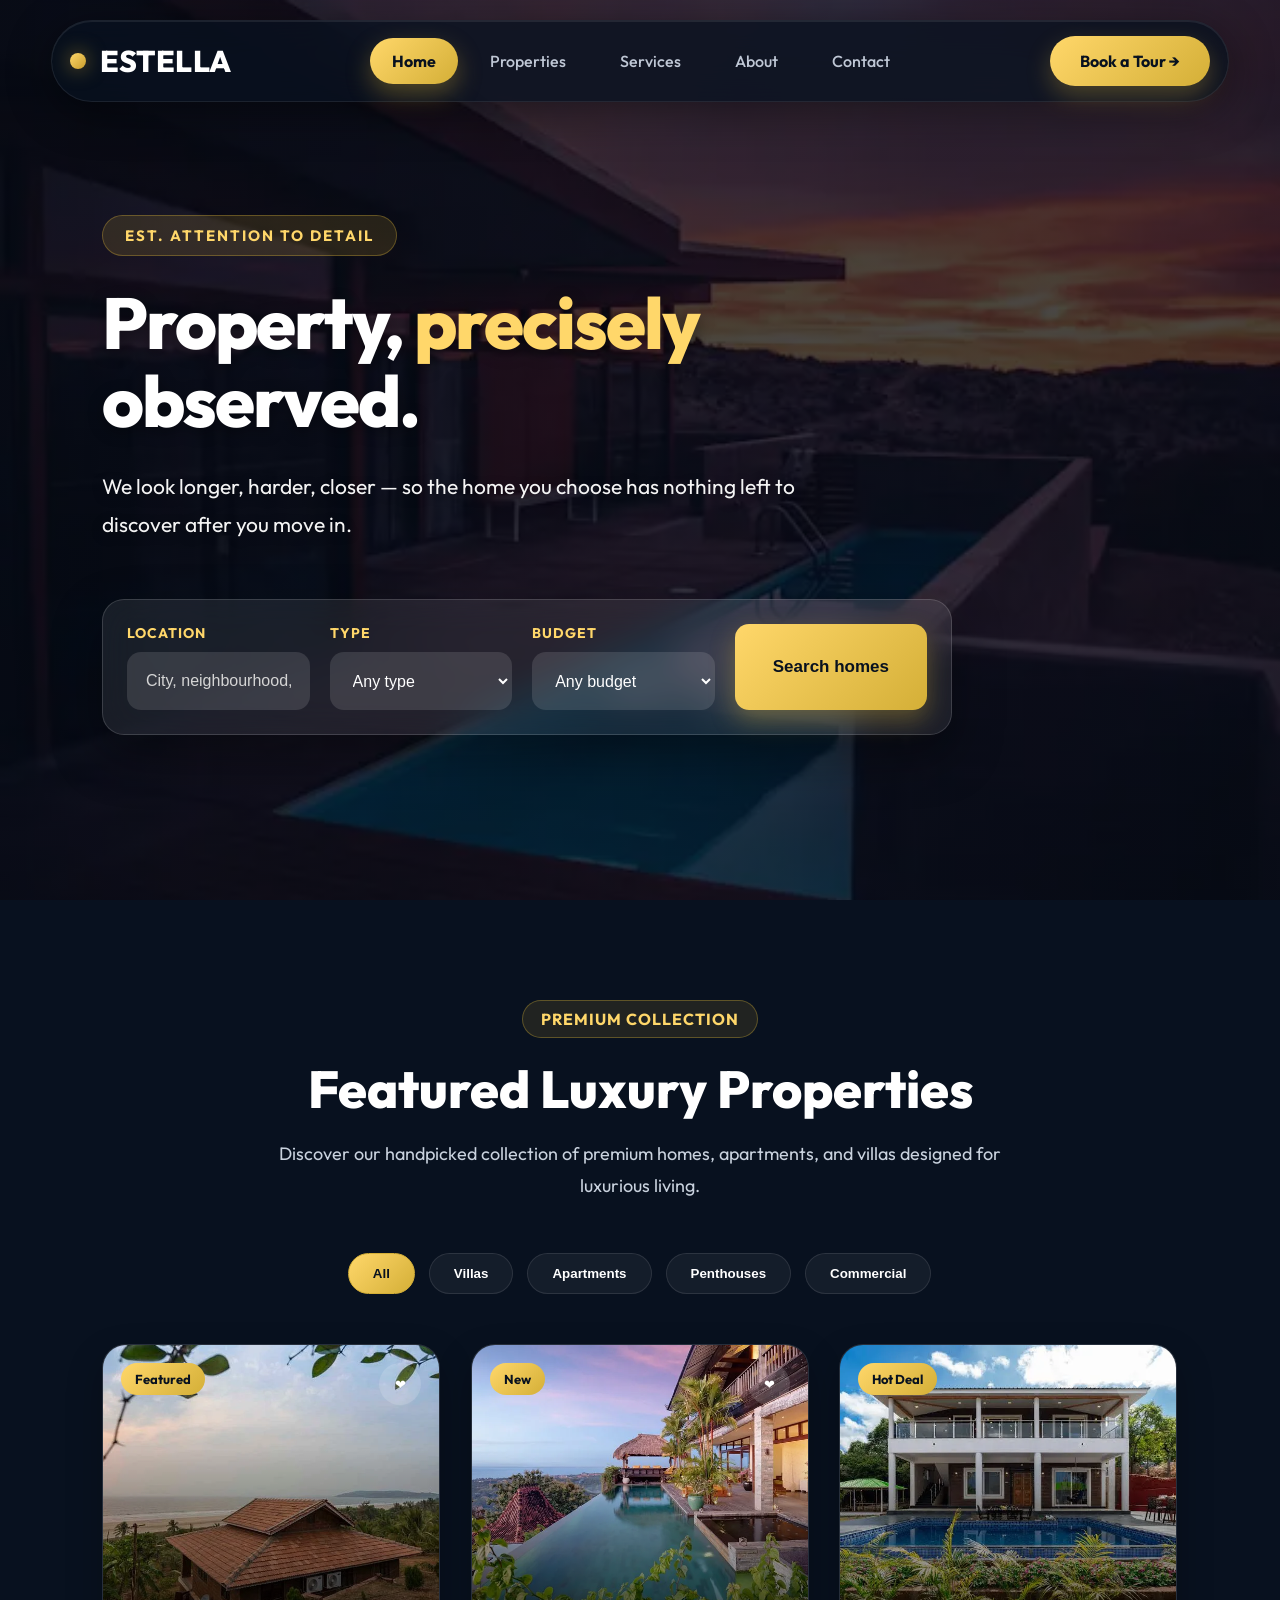
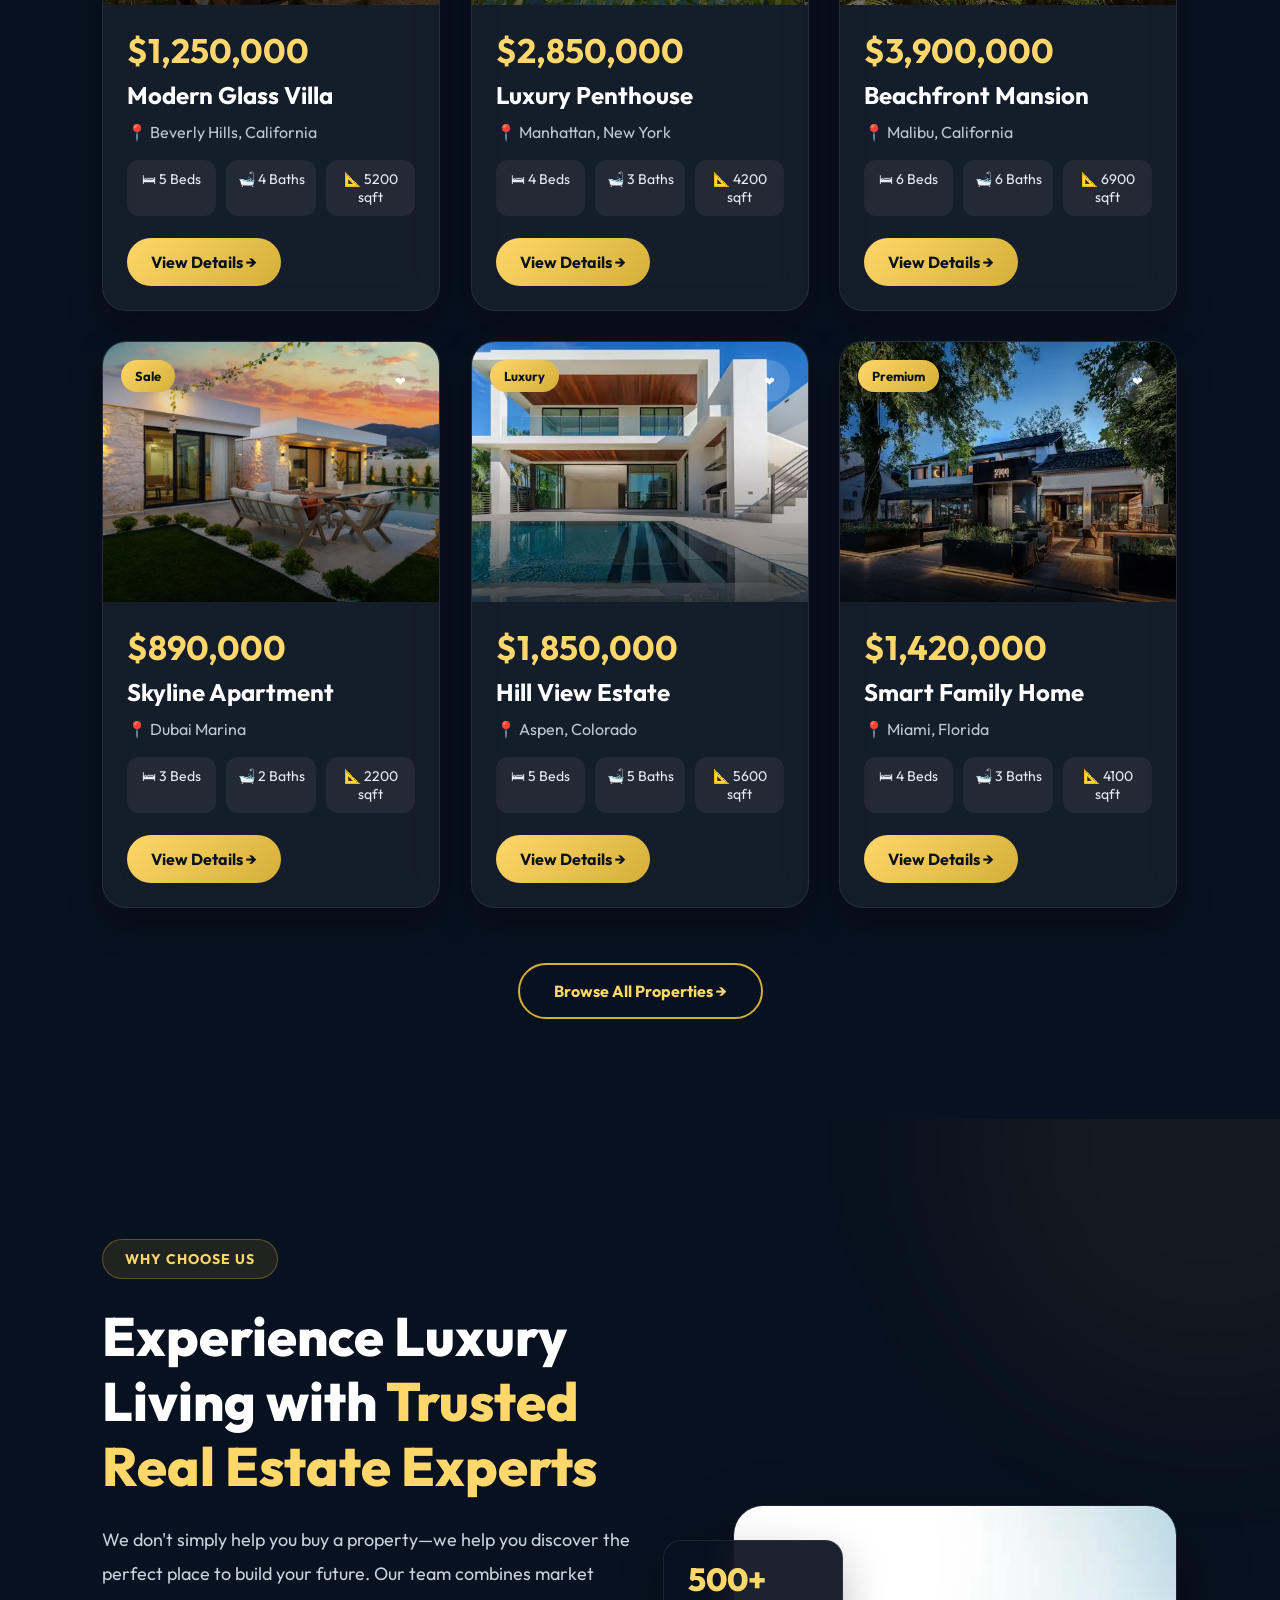
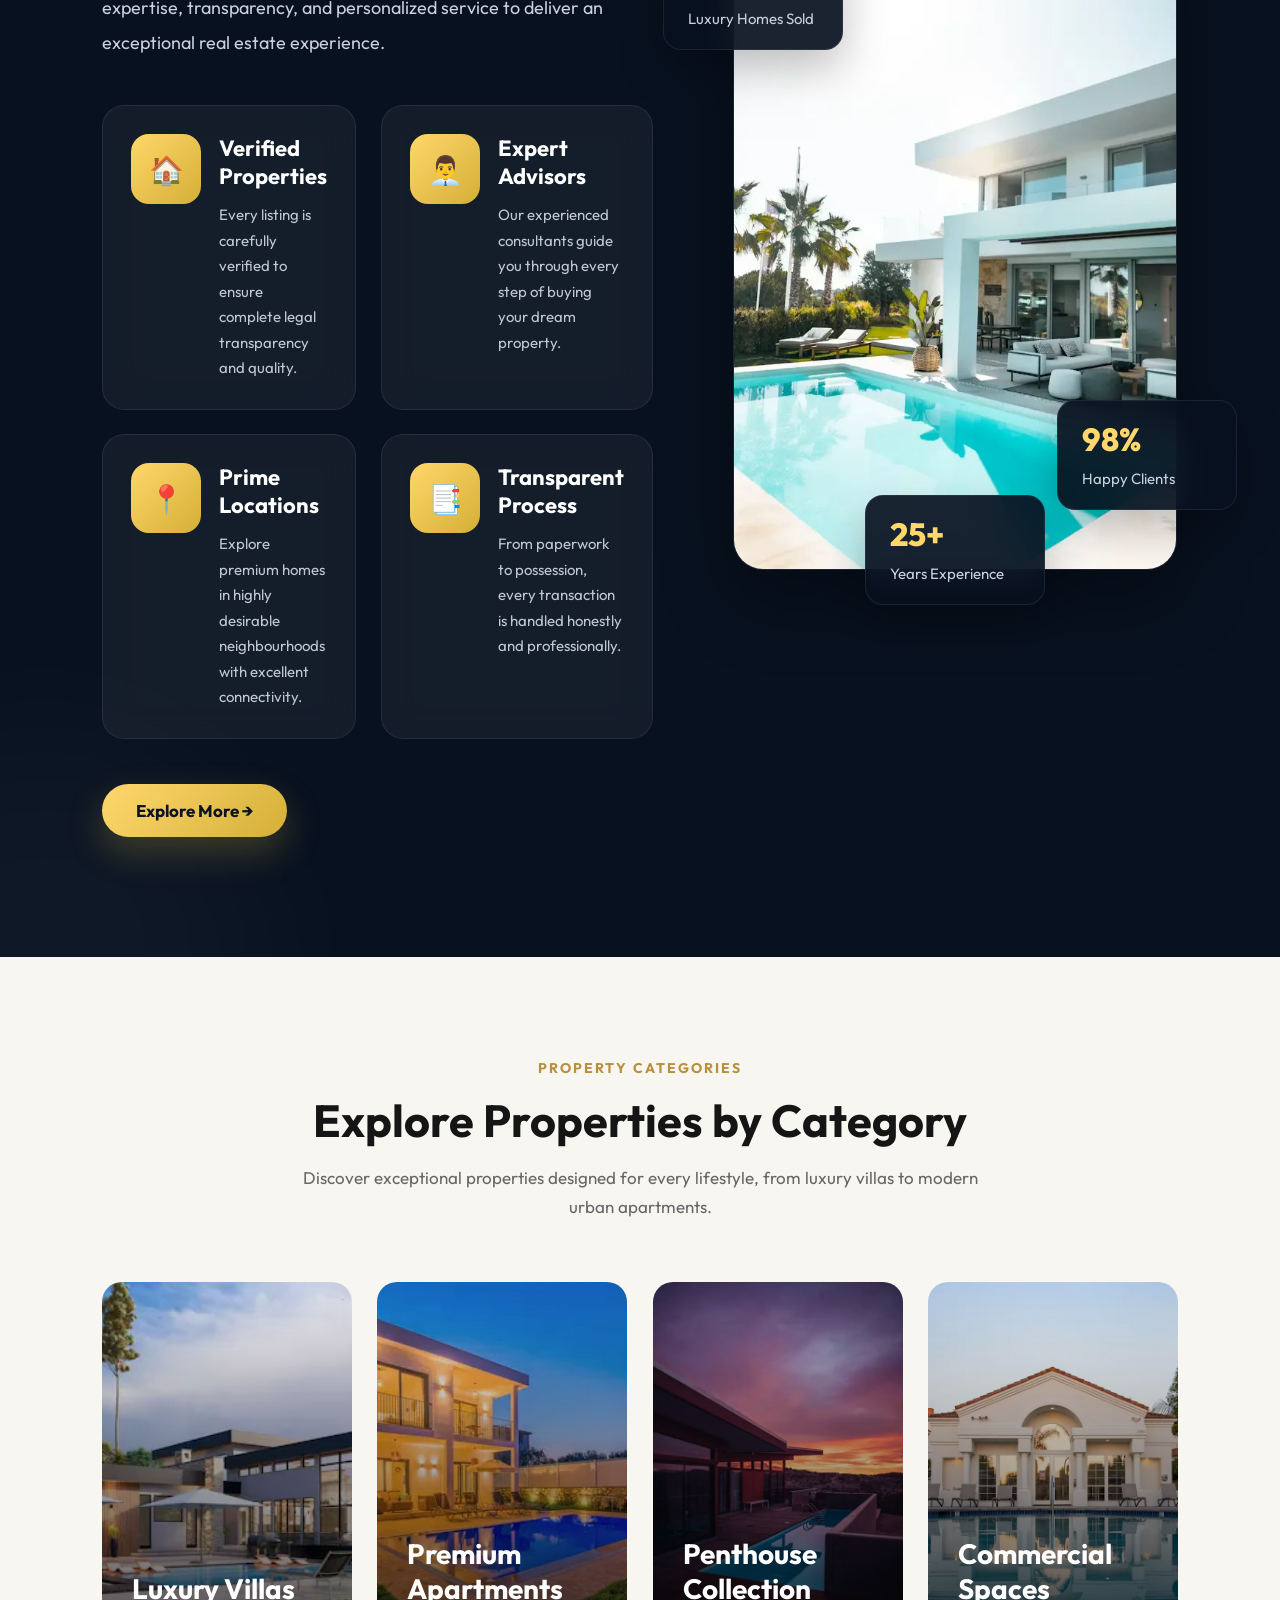
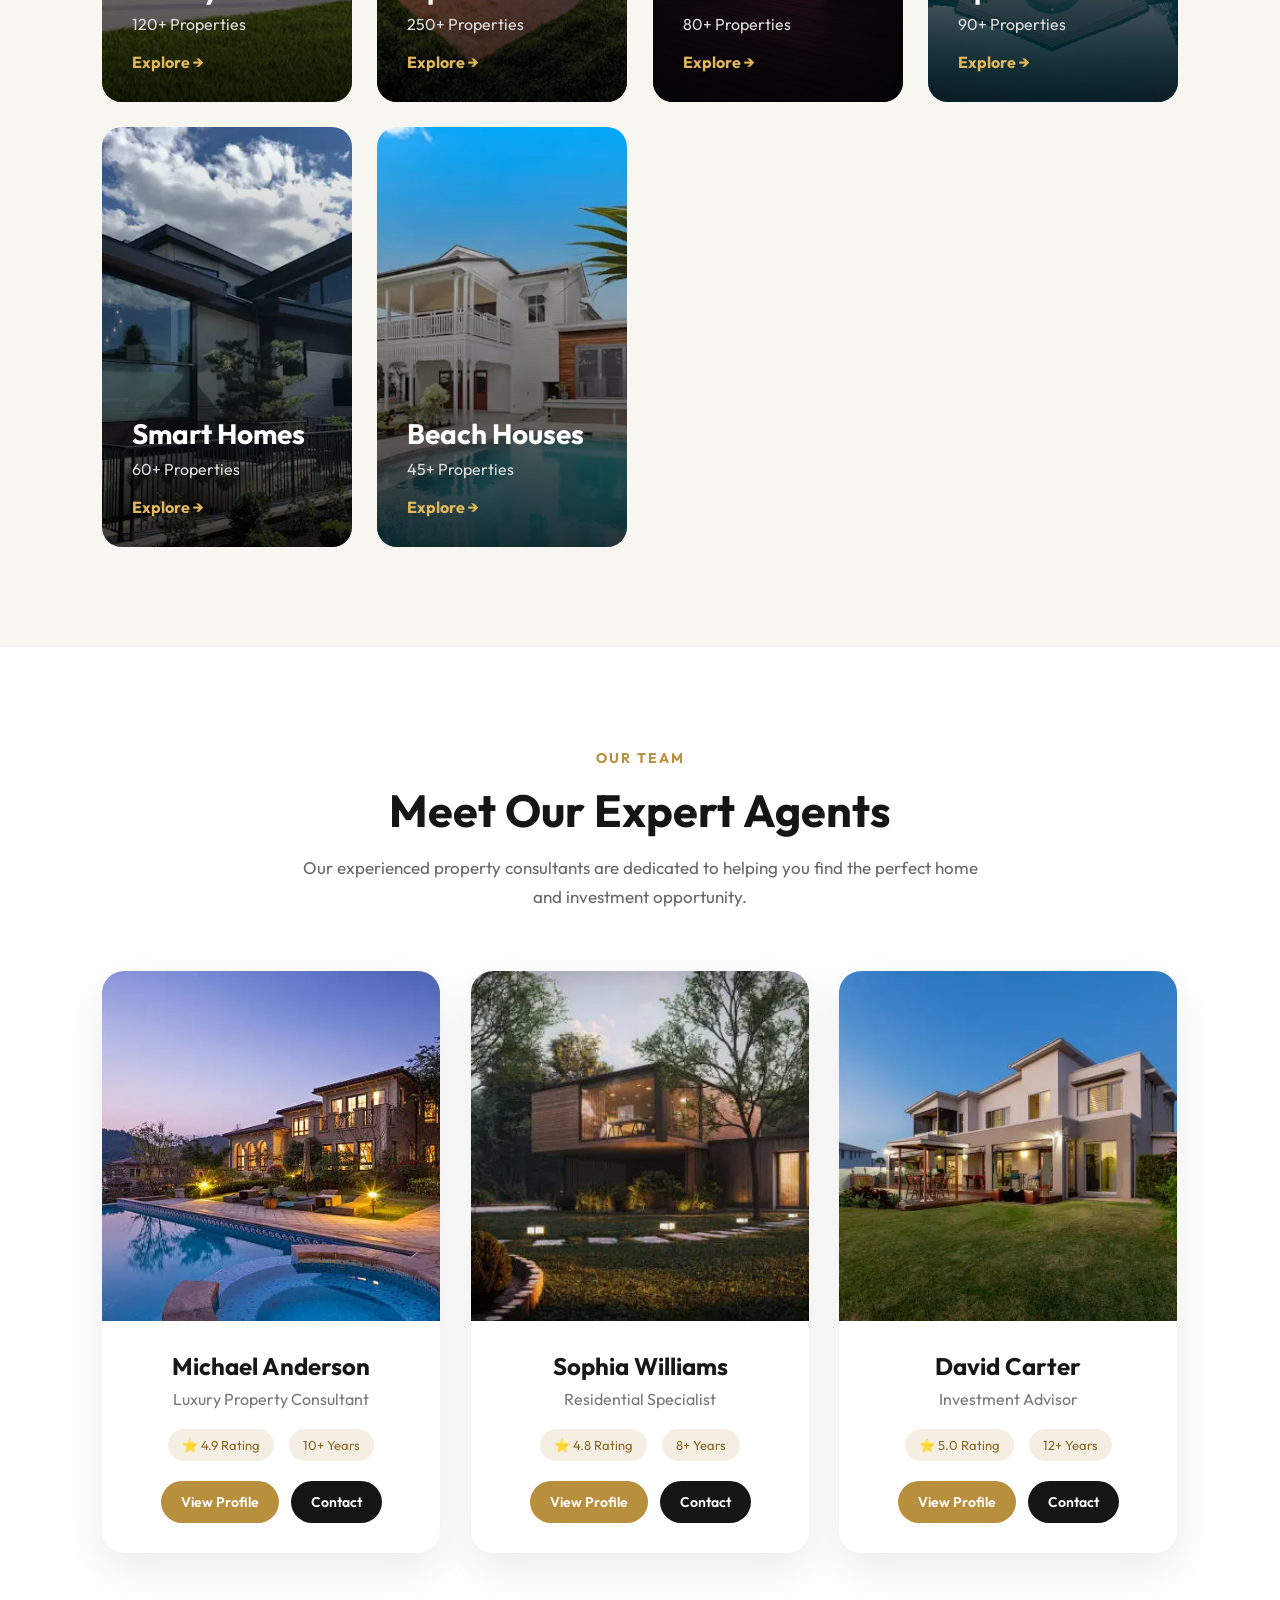
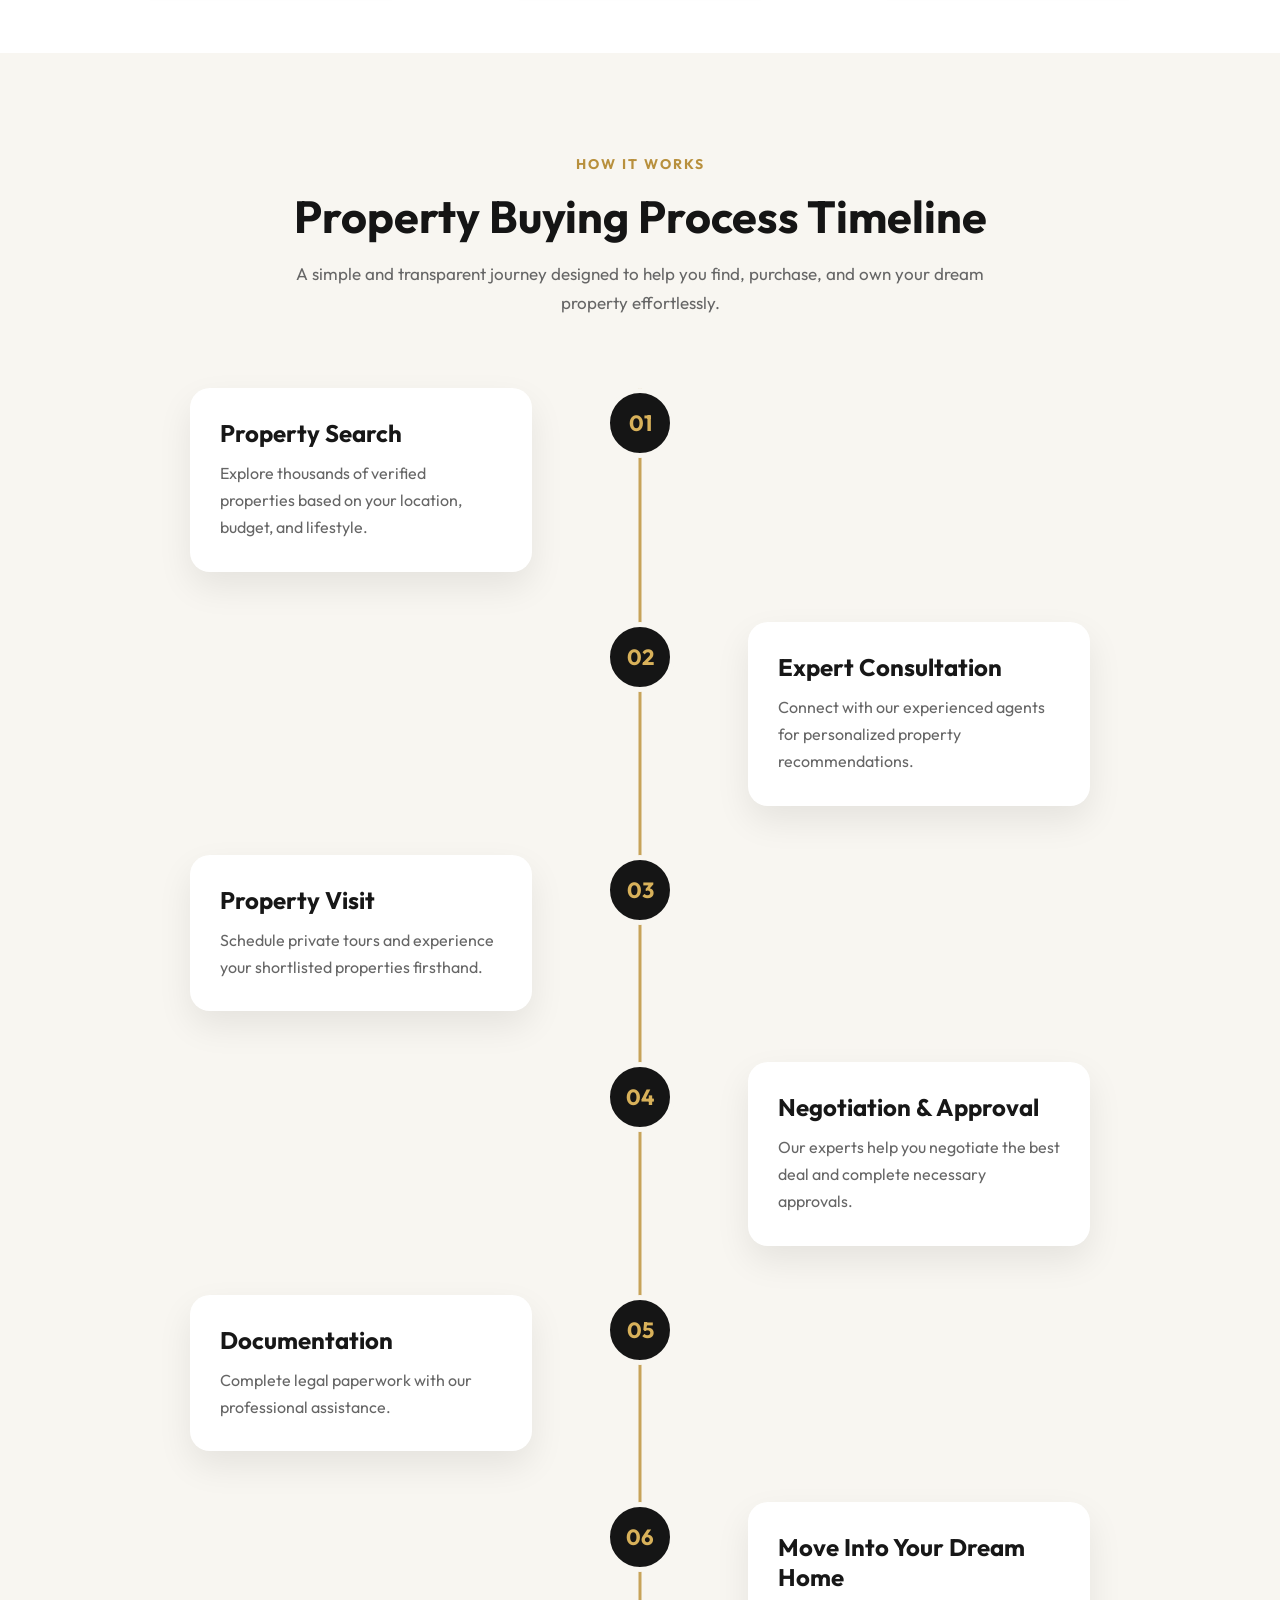
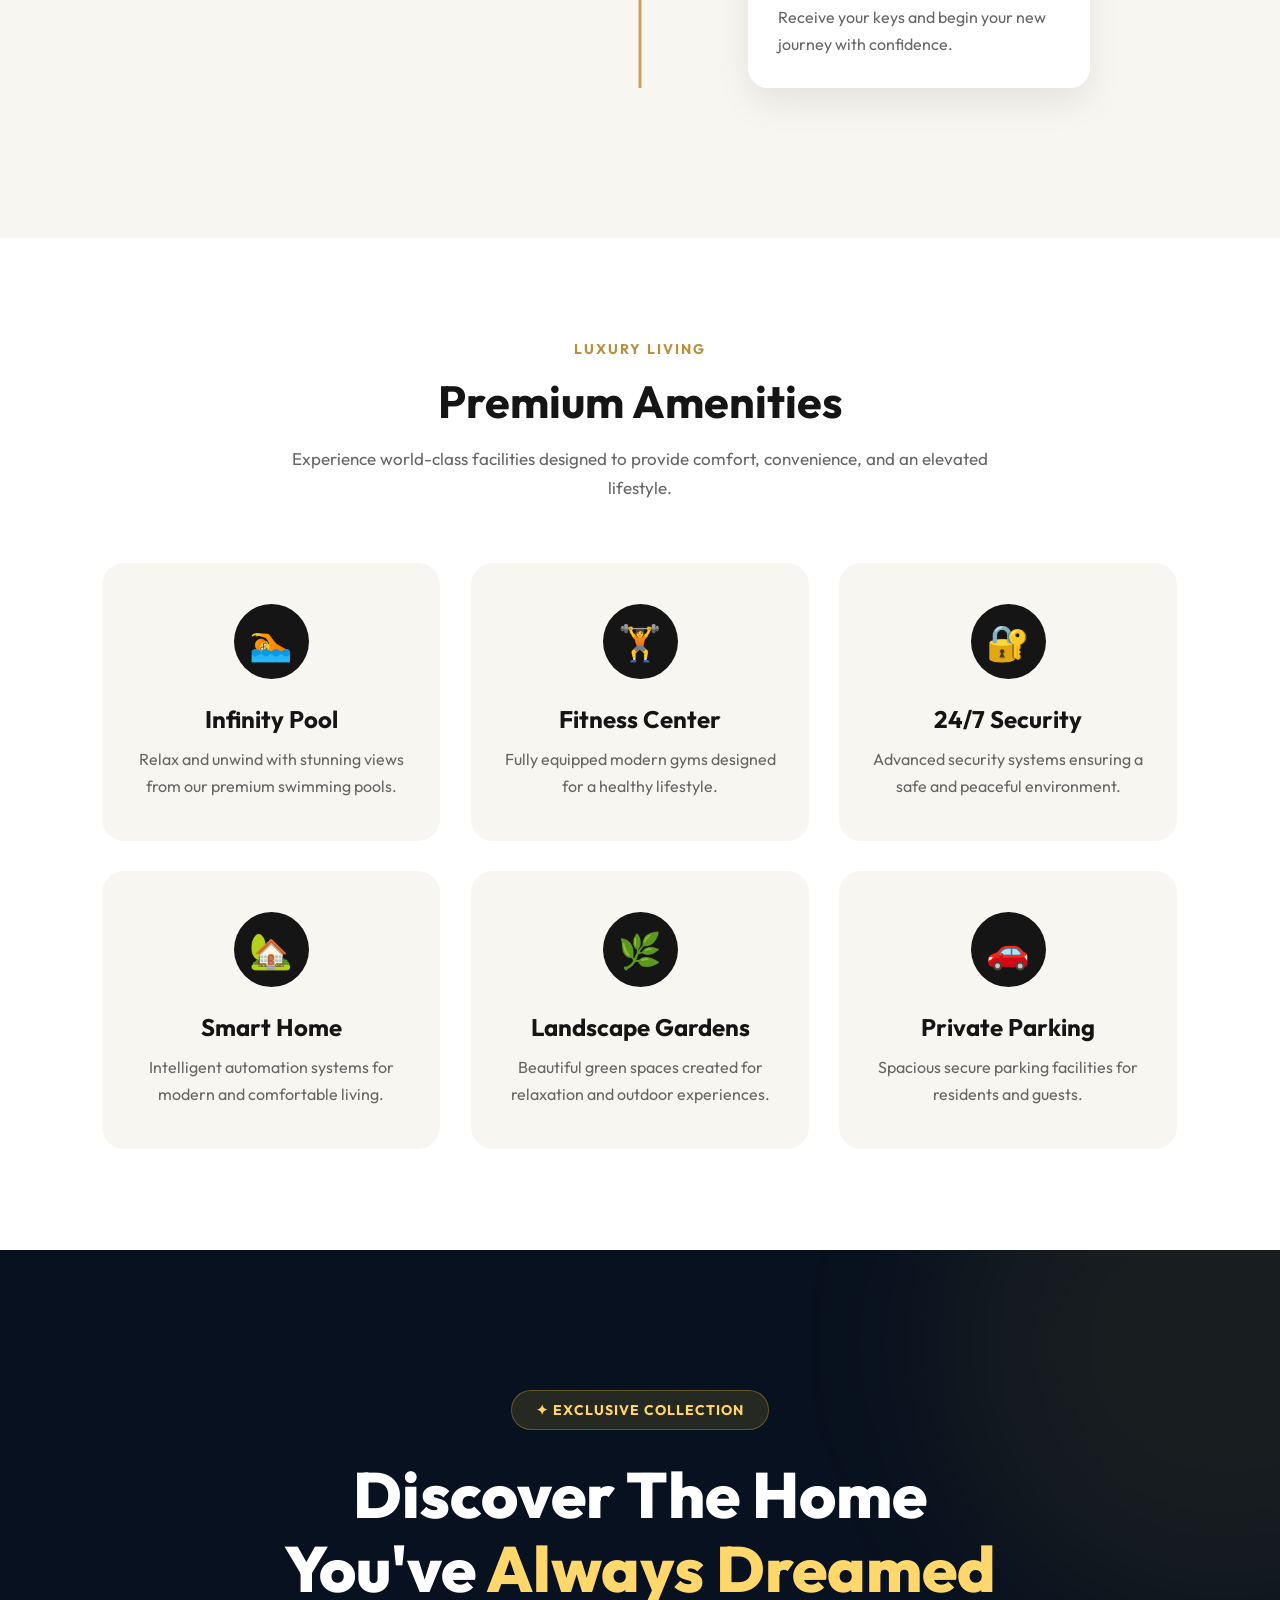
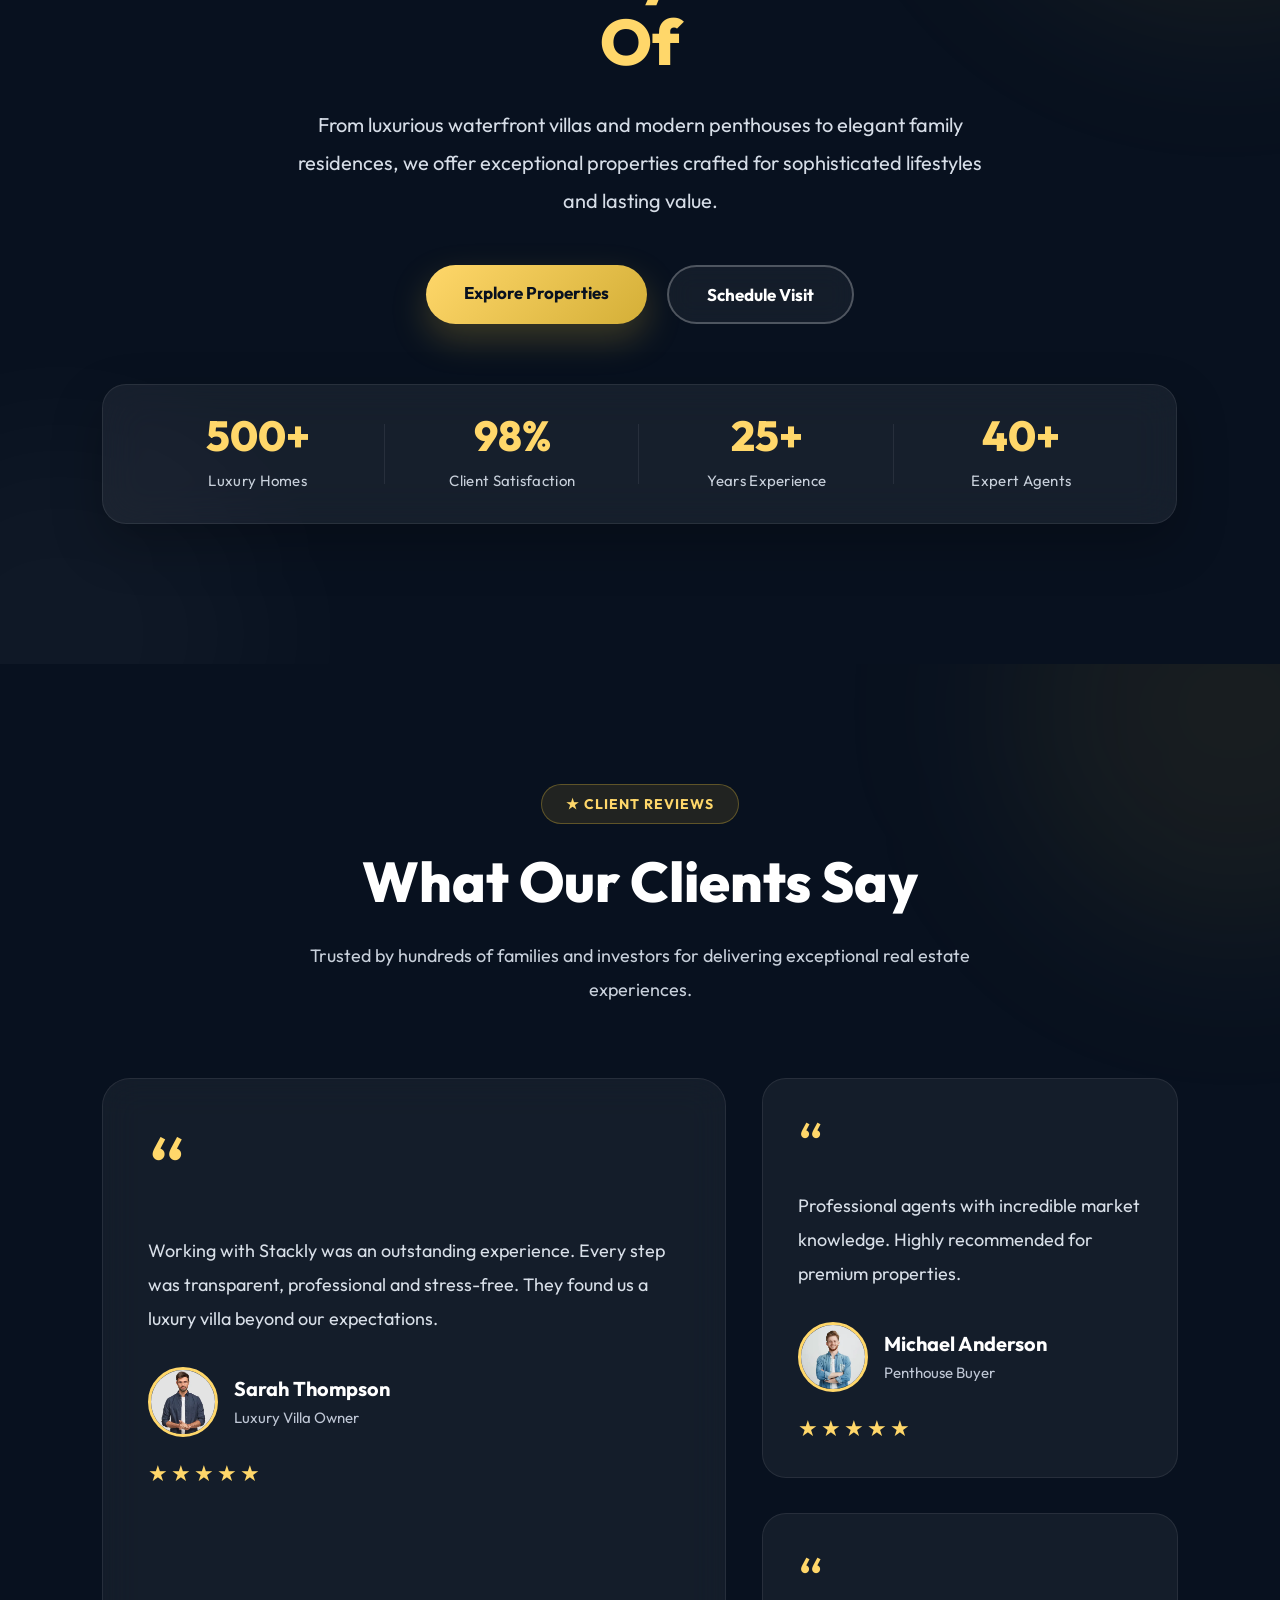
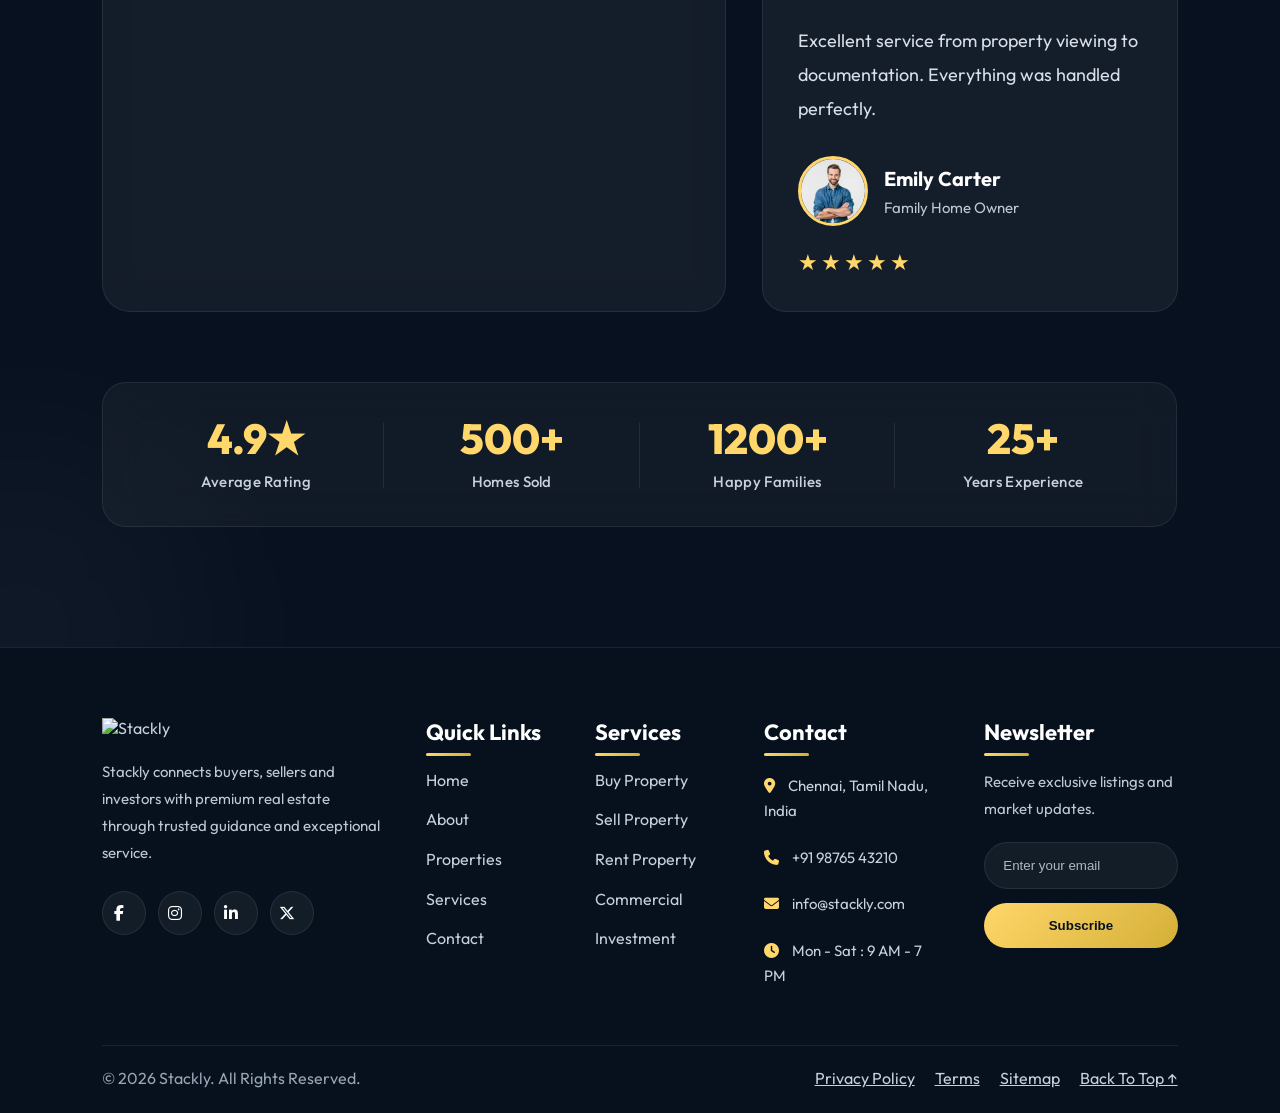
==== commit ad1d82da: "added css" ====
--- a/index.html
+++ b/index.html
@@ -18,21 +18,75 @@
 
     <!-- ========= UNIQUE FLOATING PILL NAVBAR ========= -->
 <header class="nav-wrap">
-  <nav class="nav-pill">
-    <a href="index.html" class="brand">
-      <span class="brand-dot"></span>
-      <span class="brand-name">ESTELLA</span>
-    </a>
-    <ul class="nav-links">
-      <li><a href="index.html" class="active">Home</a></li>
-      <li><a href="properties.html">Properties</a></li>
-      <li><a href="services.html">Services</a></li>
-      <li><a href="about.html">About</a></li>
-      <li><a href="contact.html">Contact</a></li>
-    </ul>
-    <a class="nav-cta" onclick="openAuth()">Book a Tour →</a>
-    <button class="burger" aria-label="Menu"><span></span><span></span><span></span></button>
-  </nav>
+
+    <nav class="nav-pill">
+
+        <a href="index.html" class="brand">
+
+            <span class="brand-dot"></span>
+
+            <span class="brand-name">ESTELLA</span>
+
+        </a>
+
+        <!-- Desktop Menu -->
+
+        <ul class="nav-links">
+
+            <li><a href="index.html" class="active">Home</a></li>
+
+            <li><a href="properties.html">Properties</a></li>
+
+            <li><a href="services.html">Services</a></li>
+
+            <li><a href="about.html">About</a></li>
+
+            <li><a href="contact.html">Contact</a></li>
+
+        </ul>
+
+        <a class="nav-cta" onclick="openAuth()">
+
+            Book a Tour →
+
+        </a>
+
+        <!-- Burger -->
+
+        <button class="burger" id="burger">
+
+            <span></span>
+
+            <span></span>
+
+            <span></span>
+
+        </button>
+
+    </nav>
+
+    <!-- Mobile Menu -->
+
+    <div class="mobile-menu" id="mobileMenu">
+
+        <a href="index.html">Home</a>
+
+        <a href="properties.html">Properties</a>
+
+        <a href="services.html">Services</a>
+
+        <a href="about.html">About</a>
+
+        <a href="contact.html">Contact</a>
+
+        <button class="mobile-btn" onclick="openAuth()">
+
+            Book a Tour →
+
+        </button>
+
+    </div>
+
 </header>
 
 <!-- section-1 -->
@@ -68,7 +122,7 @@
             <option>$1M+</option>
           </select>
         </div>
-        <button type="submit">Search homes</button>
+        <button type="submit" onclick="window.location.href = 'error.html'">Search homes</button>
       </form>
     </div>
   </section>
@@ -113,7 +167,7 @@
 
         <!-- Filter Buttons -->
 
-        <div class="property-filter">
+        <div class="property-filter reveal-left">
 
             <button class="active">
                 All
@@ -143,17 +197,17 @@
 
             <!-- CARD 1 -->
 
-            <div class="property-card">
+            <div class="property-card reveal-pop">
 
                 <div class="property-image">
 
-                    <img src="images/property-1.webp" alt="Luxury Villa">
+                    <img src="images/img-11.webp" alt="Luxury Villa">
 
                     <span class="property-badge">
                         Featured
                     </span>
 
-                    <button class="wishlist">
+                    <button class="wishlist" onclick="window.location.href = 'error.html'">
                         ❤
                     </button>
 
@@ -179,7 +233,7 @@
 
                     </div>
 
-                    <a href="#" class="property-btn">
+                    <a href="error.html" class="property-btn">
                         View Details →
                     </a>
 
@@ -189,17 +243,17 @@
 
             <!-- CARD 2 -->
 
-            <div class="property-card">
+            <div class="property-card reveal-pop">
 
                 <div class="property-image">
 
-                    <img src="images/property-2.webp" alt="Penthouse">
+                    <img src="images/img10.webp" alt="Penthouse">
 
                     <span class="property-badge">
                         New
                     </span>
 
-                    <button class="wishlist">
+                    <button class="wishlist" onclick="window.location.href = 'error.html'">
                         ❤
                     </button>
 
@@ -225,7 +279,7 @@
 
                     </div>
 
-                    <a href="#" class="property-btn">
+                    <a href="error.html" class="property-btn">
                         View Details →
                     </a>
 
@@ -235,17 +289,17 @@
 
             <!-- CARD 3 -->
 
-            <div class="property-card">
+            <div class="property-card reveal-pop">
 
                 <div class="property-image">
 
-                    <img src="images/property-3.webp" alt="Beach House">
+                    <img src="images/img13.webp" alt="Beach House">
 
                     <span class="property-badge">
                         Hot Deal
                     </span>
 
-                    <button class="wishlist">
+                    <button class="wishlist" onclick="window.location.href = 'error.html'">
                         ❤
                     </button>
 
@@ -271,7 +325,7 @@
 
                     </div>
 
-                    <a href="#" class="property-btn">
+                    <a href="error.html" class="property-btn">
                         View Details →
                     </a>
 
@@ -281,17 +335,17 @@
 
             <!-- CARD 4 -->
 
-            <div class="property-card">
+            <div class="property-card reveal-pop">
 
                 <div class="property-image">
 
-                    <img src="images/property-4.webp" alt="Apartment">
+                    <img src="images/img3.webp" alt="Apartment">
 
                     <span class="property-badge">
                         Sale
                     </span>
 
-                    <button class="wishlist">
+                    <button class="wishlist" onclick="window.location.href = 'error.html'">
                         ❤
                     </button>
 
@@ -317,7 +371,7 @@
 
                     </div>
 
-                    <a href="#" class="property-btn">
+                    <a href="error.html" class="property-btn">
                         View Details →
                     </a>
 
@@ -327,17 +381,17 @@
 
             <!-- CARD 5 -->
 
-            <div class="property-card">
+            <div class="property-card reveal-pop">
 
                 <div class="property-image">
 
-                    <img src="images/property-5.webp" alt="Farm House">
+                    <img src="images/villa20.webp" alt="Farm House">
 
                     <span class="property-badge">
                         Luxury
                     </span>
 
-                    <button class="wishlist">
+                    <button class="wishlist" onclick="window.location.href = 'error.html'">
                         ❤
                     </button>
 
@@ -363,7 +417,7 @@
 
                     </div>
 
-                    <a href="#" class="property-btn">
+                    <a href="error.html" class="property-btn">
                         View Details →
                     </a>
 
@@ -373,17 +427,17 @@
 
             <!-- CARD 6 -->
 
-            <div class="property-card">
+            <div class="property-card reveal-pop">
 
                 <div class="property-image">
 
-                    <img src="images/property-6.webp" alt="Smart Home">
+                    <img src="images/villa21.webp" alt="Smart Home">
 
                     <span class="property-badge">
                         Premium
                     </span>
 
-                    <button class="wishlist">
+                    <button class="wishlist" onclick="window.location.href = 'error.html'">
                         ❤
                     </button>
 
@@ -409,7 +463,7 @@
 
                     </div>
 
-                    <a href="#" class="property-btn">
+                    <a href="error.html" class="property-btn">
                         View Details →
                     </a>
 
@@ -423,7 +477,7 @@
 
         <div class="property-footer">
 
-            <a href="#" class="load-btn">
+            <a href="error.html" class="load-btn">
 
                 Browse All Properties →
 
@@ -450,16 +504,16 @@
 
             <div class="why-content">
 
-                <span class="section-badge">
+                <span class="section-badge reveal-right">
                     Why Choose Us
                 </span>
 
-                <h2>
+                <h2 class="reveal-left">
                     Experience Luxury Living with
                     <span>Trusted Real Estate Experts</span>
                 </h2>
 
-                <p class="why-description">
+                <p class="why-description reveal-up">
 
                     We don't simply help you buy a property—we help you
                     discover the perfect place to build your future.
@@ -475,7 +529,7 @@
 
                     <!-- Card -->
 
-                    <div class="why-card">
+                    <div class="why-card reveal-pop">
 
                         <div class="why-icon">
                             🏠
@@ -499,7 +553,7 @@
 
                     <!-- Card -->
 
-                    <div class="why-card">
+                    <div class="why-card reveal-pop">
 
                         <div class="why-icon">
                             👨‍💼
@@ -523,7 +577,7 @@
 
                     <!-- Card -->
 
-                    <div class="why-card">
+                    <div class="why-card reveal-pop">
 
                         <div class="why-icon">
                             📍
@@ -547,7 +601,7 @@
 
                     <!-- Card -->
 
-                    <div class="why-card">
+                    <div class="why-card reveal-pop">
 
                         <div class="why-icon">
                             📑
@@ -571,7 +625,7 @@
 
                 </div>
 
-                <a href="#" class="why-btn">
+                <a href="error.html" class="why-btn">
 
                     Explore More →
 
@@ -581,9 +635,9 @@
 
             <!-- RIGHT -->
 
-            <div class="why-image">
-
-                <img src="images/why-us.webp" alt="Luxury Property">
+            <div class="why-image reveal-pop">
+
+                <img src="images/villa22.webp" alt="Luxury Property">
 
                 <!-- Floating Card -->
 
@@ -627,9 +681,9 @@
 <section class="property-category">
 
     <div class="category-header">
-        <span>Property Categories</span>
-        <h2>Explore Properties by Category</h2>
-        <p>
+        <span class="reveal-left">Property Categories</span>
+        <h2 class="reveal-right">Explore Properties by Category</h2>
+        <p class="reveal-up">
             Discover exceptional properties designed for every lifestyle,
             from luxury villas to modern urban apartments.
         </p>
@@ -638,93 +692,93 @@
 
     <div class="category-grid">
 
-        <div class="category-card">
+        <div class="category-card reveal-pop">
 
             <img 
-            src="https://images.unsplash.com/photo-1600585154340-be6161a56a0c?auto=format&fit=crop&w=900&q=80"
+            src="images/villa23.webp"
             alt="Luxury Villa">
 
             <div class="category-overlay">
                 <h3>Luxury Villas</h3>
                 <p>120+ Properties</p>
-                <a href="#">Explore →</a>
-            </div>
-
-        </div>
-
-
-
-        <div class="category-card">
+                <a href="error.html">Explore →</a>
+            </div>
+
+        </div>
+
+
+
+        <div class="category-card reveal-pop">
 
             <img 
-            src="https://images.unsplash.com/photo-1600607687939-ce8a6c25118c?auto=format&fit=crop&w=900&q=80"
+            src="images/villa24.webp"
             alt="Premium Apartments">
 
             <div class="category-overlay">
                 <h3>Premium Apartments</h3>
                 <p>250+ Properties</p>
-                <a href="#">Explore →</a>
-            </div>
-
-        </div>
-
-
-
-        <div class="category-card">
+                <a href="error.html">Explore →</a>
+            </div>
+
+        </div>
+
+
+
+        <div class="category-card reveal-pop">
 
             <img 
-            src="https://images.unsplash.com/photo-1600607687920-4e2a09cf159d?auto=format&fit=crop&w=900&q=80"
+            src="images/villa25.webp"
             alt="Penthouse">
 
             <div class="category-overlay">
                 <h3>Penthouse Collection</h3>
                 <p>80+ Properties</p>
-                <a href="#">Explore →</a>
-            </div>
-
-        </div>
-
-
-
-        <div class="category-card">
+                <a href="error.html">Explore →</a>
+            </div>
+
+        </div>
+
+
+
+        <div class="category-card reveal-pop">
 
             <img 
-            src="https://images.unsplash.com/photo-1497366754035-f200968a6e72?auto=format&fit=crop&w=900&q=80"
+            src="images/villa26.webp"
             alt="Commercial Space">
 
             <div class="category-overlay">
                 <h3>Commercial Spaces</h3>
                 <p>90+ Properties</p>
-                <a href="#">Explore →</a>
-            </div>
-
-        </div>
-
-        <div class="category-card">
+                <a href="error.html">Explore →</a>
+            </div>
+
+        </div>
+
+        <div class="category-card reveal-pop">
 
             <img 
-            src="https://images.unsplash.com/photo-1600047509807-ba8f99d2cdde?auto=format&fit=crop&w=900&q=80"
+            src="images/villa27.webp"
             alt="Smart Homes">
 
             <div class="category-overlay">
                 <h3>Smart Homes</h3>
                 <p>60+ Properties</p>
-                <a href="#">Explore →</a>
-            </div>
-
-        </div>
-
-
-        <div class="category-card">
+                <a href="error.html">Explore →</a>
+            </div>
+
+        </div>
+
+
+        <div class="category-card reveal-pop">
 
             <img 
-            src="https://images.unsplash.com/photo-1505693416388-ac5ce068fe85?auto=format&fit=crop&w=900&q=80"
+            src="images/villa28.webp"
             alt="Beach House">
 
             <div class="category-overlay">
                 <h3>Beach Houses</h3>
                 <p>45+ Properties</p>
-                <a href="#">Explore →</a>
+                <a href="error.html">Explore →</a>
             </div>
 
         </div>
@@ -739,13 +793,13 @@
 
     <div class="agents-header">
 
-        <span>Our Team</span>
-
-        <h2>
+        <span class="reveal-left">Our Team</span>
+
+        <h2 class="reveal-right">
             Meet Our Expert Agents
         </h2>
 
-        <p>
+        <p class="reveal-up">
             Our experienced property consultants are dedicated to
             helping you find the perfect home and investment opportunity.
         </p>
@@ -757,11 +811,11 @@
     <div class="agents-grid">
 
 
-        <div class="agent-card">
+        <div class="agent-card reveal-pop">
 
             <div class="agent-image">
 
-                <img src="https://images.unsplash.com/photo-1560250097-0b93528c311a?auto=format&fit=crop&w=600&q=80"
+                <img src="images/villa29.webp"
                 alt="Agent">
 
             </div>
@@ -789,12 +843,12 @@
 
                 <div class="agent-actions">
 
-                    <a href="#">
+                    <a href="error.html">
                         View Profile
                     </a>
 
 
-                    <a href="#">
+                    <a href="error.html">
                         Contact
                     </a>
 
@@ -809,12 +863,12 @@
 
 
 
-        <div class="agent-card">
+        <div class="agent-card reveal-pop">
 
 
             <div class="agent-image">
 
-                <img src="https://images.unsplash.com/photo-1580489944761-15a19d654956?auto=format&fit=crop&w=600&q=80"
+                <img src="images/villa30.webp"
                 alt="Agent">
 
             </div>
@@ -844,11 +898,11 @@
 
                 <div class="agent-actions">
 
-                    <a href="#">
+                    <a href="error.html">
                         View Profile
                     </a>
 
-                    <a href="#">
+                    <a href="error.html">
                         Contact
                     </a>
 
@@ -866,12 +920,12 @@
 
 
 
-        <div class="agent-card">
+        <div class="agent-card reveal-pop">
 
 
             <div class="agent-image">
 
-                <img src="https://images.unsplash.com/photo-1500648767791-00dcc994a43e?auto=format&fit=crop&w=600&q=80"
+                <img src="images/villa31.webp"
                 alt="Agent">
 
             </div>
@@ -902,11 +956,11 @@
 
                 <div class="agent-actions">
 
-                    <a href="#">
+                    <a href="error.html">
                         View Profile
                     </a>
 
-                    <a href="#">
+                    <a href="error.html">
                         Contact
                     </a>
 
@@ -929,11 +983,11 @@
 
     <div class="process-header">
 
-        <span>How It Works</span>
-
-        <h2>Property Buying Process Timeline</h2>
-
-        <p>
+        <span class="reveal-left">How It Works</span>
+
+        <h2 class="reveal-right">Property Buying Process Timeline</h2>
+
+        <p class="reveal-up">
             A simple and transparent journey designed to help you
             find, purchase, and own your dream property effortlessly.
         </p>
@@ -945,7 +999,7 @@
     <div class="timeline">
 
 
-        <div class="timeline-item">
+        <div class="timeline-item reveal-left">
 
             <div class="timeline-number">
                 01
@@ -967,7 +1021,7 @@
 
 
 
-        <div class="timeline-item">
+        <div class="timeline-item reveal-right">
 
             <div class="timeline-number">
                 02
@@ -990,7 +1044,7 @@
 
 
 
-        <div class="timeline-item">
+        <div class="timeline-item reveal-left">
 
             <div class="timeline-number">
                 03
@@ -1013,7 +1067,7 @@
 
 
 
-        <div class="timeline-item">
+        <div class="timeline-item reveal-right">
 
             <div class="timeline-number">
                 04
@@ -1036,7 +1090,7 @@
 
 
 
-        <div class="timeline-item">
+        <div class="timeline-item reveal-left">
 
             <div class="timeline-number">
                 05
@@ -1059,7 +1113,7 @@
 
 
 
-        <div class="timeline-item">
+        <div class="timeline-item reveal-right">
 
             <div class="timeline-number">
                 06
@@ -1089,11 +1143,11 @@
 
     <div class="amenities-header">
 
-        <span>Luxury Living</span>
-
-        <h2>Premium Amenities</h2>
-
-        <p>
+        <span class="reveal-left">Luxury Living</span>
+
+        <h2 class="reveal-right">Premium Amenities</h2>
+
+        <p class="reveal-up">
             Experience world-class facilities designed to provide
             comfort, convenience, and an elevated lifestyle.
         </p>
@@ -1105,7 +1159,7 @@
     <div class="amenities-grid">
 
 
-        <div class="amenity-card">
+        <div class="amenity-card reveal-pop">
 
             <div class="amenity-icon">
                 🏊
@@ -1123,7 +1177,7 @@
 
 
 
-        <div class="amenity-card">
+        <div class="amenity-card reveal-pop">
 
             <div class="amenity-icon">
                 🏋️
@@ -1141,7 +1195,7 @@
 
 
 
-        <div class="amenity-card">
+        <div class="amenity-card reveal-pop">
 
             <div class="amenity-icon">
                 🔐
@@ -1159,7 +1213,7 @@
 
 
 
-        <div class="amenity-card">
+        <div class="amenity-card reveal-pop">
 
             <div class="amenity-icon">
                 🏡
@@ -1177,7 +1231,7 @@
 
 
 
-        <div class="amenity-card">
+        <div class="amenity-card reveal-pop">
 
             <div class="amenity-icon">
                 🌿
@@ -1195,7 +1249,7 @@
 
 
 
-        <div class="amenity-card">
+        <div class="amenity-card reveal-pop">
 
             <div class="amenity-icon">
                 🚗
@@ -1229,16 +1283,16 @@
 
         <div class="dream-content">
 
-            <span class="dream-tag">
+            <span class="dream-tag reveal-left">
                 ✦ Exclusive Collection
             </span>
 
-            <h2>
+            <h2 class="reveal-right">
                 Discover The Home You've
                 <span>Always Dreamed Of</span>
             </h2>
 
-            <p>
+            <p class="reveal-up">
 
                 From luxurious waterfront villas and modern penthouses
                 to elegant family residences, we offer exceptional
@@ -1249,13 +1303,13 @@
 
             <div class="dream-buttons">
 
-                <a href="#" class="btn-primary">
+                <a href="error.html" class="btn-primary reveal-pop">
 
                     Explore Properties
 
                 </a>
 
-                <a href="#" class="btn-secondary">
+                <a href="error.html" class="btn-secondary reveal-pop">
 
                     Schedule Visit
 
@@ -1267,7 +1321,7 @@
 
         <!-- STATS -->
 
-        <div class="dream-stats">
+        <div class="dream-stats reveal-pop">
 
             <div class="dream-stat">
 
@@ -1320,19 +1374,19 @@
 
         <div class="section-heading">
 
-            <span class="section-tag">
+            <span class="section-tag reveal-left">
 
                 ★ Client Reviews
 
             </span>
 
-            <h2>
+            <h2 class="reveal-right">
 
                 What Our Clients Say
 
             </h2>
 
-            <p>
+            <p class="reveal-up">
 
                 Trusted by hundreds of families and investors for
                 delivering exceptional real estate experiences.
@@ -1347,7 +1401,7 @@
 
             <!-- ========================= -->
 
-            <div class="testimonial-feature">
+            <div class="testimonial-feature reveal-pop">
 
                 <div class="quote-icon">
 
@@ -1365,7 +1419,7 @@
 
                 <div class="client">
 
-                    <img src="images/client1.webp" alt="">
+                    <img src="images/team1.webp" alt="">
 
                     <div>
 
@@ -1387,7 +1441,7 @@
 
             <!-- ========================= -->
 
-            <div class="testimonial-column">
+            <div class="testimonial-column reveal-pop">
 
                 <!-- Card -->
 
@@ -1409,7 +1463,7 @@
 
                     <div class="client">
 
-                        <img src="images/client2.webp" alt="">
+                        <img src="images/team2.webp" alt="">
 
                         <div>
 
@@ -1448,7 +1502,7 @@
 
                     <div class="client">
 
-                        <img src="images/client3.webp" alt="">
+                        <img src="images/team3.webp" alt="">
 
                         <div>
 
@@ -1474,7 +1528,7 @@
 
         <!-- Bottom Statistics -->
 
-        <div class="testimonial-stats">
+        <div class="testimonial-stats reveal-pop">
 
             <div>
 
@@ -1525,10 +1579,10 @@
         <a href="index.html" class="footer-logo"><img src="assets/logo.webp" alt="Stackly"></a>
         <p>Stackly connects buyers, sellers and investors with premium real estate through trusted guidance and exceptional service.</p>
         <div class="footer-social">
-          <a href="#"><i class="fab fa-facebook-f"></i></a>
-          <a href="#"><i class="fab fa-instagram"></i></a>
-          <a href="#"><i class="fab fa-linkedin-in"></i></a>
-          <a href="#"><i class="fab fa-x-twitter"></i></a>
+          <a href="error.html"><i class="fab fa-facebook-f"></i></a>
+          <a href="error.html"><i class="fab fa-instagram"></i></a>
+          <a href="error.html"><i class="fab fa-linkedin-in"></i></a>
+          <a href="error.html"><i class="fab fa-x-twitter"></i></a>
         </div>
       </div>
 
@@ -1546,11 +1600,11 @@
       <div class="footer-links">
         <h3>Services</h3>
         <ul>
-          <li><a href="#">Buy Property</a></li>
-          <li><a href="#">Sell Property</a></li>
-          <li><a href="#">Rent Property</a></li>
-          <li><a href="#">Commercial</a></li>
-          <li><a href="#">Investment</a></li>
+          <li><a href="error.html">Buy Property</a></li>
+          <li><a href="error.html">Sell Property</a></li>
+          <li><a href="error.html">Rent Property</a></li>
+          <li><a href="error.html">Commercial</a></li>
+          <li><a href="error.html">Investment</a></li>
         </ul>
       </div>
 
@@ -1575,9 +1629,9 @@
     <div class="footer-bottom">
       <p>© 2026 Stackly. All Rights Reserved.</p>
       <div class="footer-bottom-links">
-        <a href="#">Privacy Policy</a>
-        <a href="#">Terms</a>
-        <a href="#">Sitemap</a>
+        <a href="error.html">Privacy Policy</a>
+        <a href="error.html">Terms</a>
+        <a href="error.html">Sitemap</a>
         <a href="#top">Back To Top ↑</a>
       </div>
     </div>
@@ -1592,6 +1646,7 @@
   });
     </script>
     <script src="auth/auth.js"></script>
+    <script src="js/global.js"></script>
     
 </body>
 </html>
--- a/css/home.css
+++ b/css/home.css
@@ -1,7 +1,14 @@
-*{
+/* Global Reset */
+*,
+*::before,
+*::after {
     margin: 0;
     padding: 0;
     box-sizing: border-box;
+}
+
+html {
+    scroll-behavior: smooth;
 }
 
 /*==============================
@@ -31,7 +38,7 @@
         rgba(4,10,20,.72),
         rgba(4,10,20,.72)
     ),
-    url("../images/hero-bg.jpg");
+    url("/images/villa25.webp");
 
     background-size:cover;
     background-position:center;
@@ -814,6 +821,238 @@
     box-shadow: 0 25px 50px rgba(212,175,55,.35);
 }
 
+/*=========================================
+            RIGHT IMAGE
+=========================================*/
+
+.why-image{
+
+    position:relative;
+
+    max-width:620px;
+
+    margin-left:auto;
+
+}
+
+.why-image img{
+
+    width:100%;
+
+    display:block;
+
+    border-radius:30px;
+
+    object-fit:cover;
+
+    box-shadow:
+    0 30px 70px rgba(0,0,0,.35);
+
+    border:1px solid rgba(255,255,255,.08);
+
+}
+
+/*=========================================
+        FLOATING CARDS
+=========================================*/
+
+.floating-card{
+
+    position:absolute;
+
+    background:rgba(8,17,31,.92);
+
+    backdrop-filter:blur(18px);
+
+    border:1px solid rgba(255,255,255,.08);
+
+    border-radius:18px;
+
+    padding:18px 24px;
+
+    min-width:180px;
+
+    box-shadow:
+    0 18px 45px rgba(0,0,0,.25);
+
+    animation:float 4s ease-in-out infinite;
+
+    z-index:2;
+
+}
+
+.floating-card h3{
+
+    margin:0;
+
+    font-size:32px;
+
+    font-weight:800;
+
+    color:#FFD76A;
+
+}
+
+.floating-card p{
+
+    margin:8px 0 0;
+
+    color:#C8D0DB;
+
+    font-size:15px;
+
+    line-height:1.6;
+
+}
+
+/*=========================================
+        CARD POSITIONS
+=========================================*/
+
+.card-one{
+
+    top:35px;
+
+    left:-70px;
+
+}
+
+.card-two{
+
+    bottom:60px;
+
+    right:-60px;
+
+    animation-delay:1.2s;
+
+}
+
+.card-three{
+
+    left:50%;
+
+    bottom:-35px;
+
+    transform:translateX(-50%);
+
+    animation-delay:.6s;
+
+}
+
+/*=========================================
+            FLOAT
+=========================================*/
+
+@keyframes float{
+
+    0%{
+
+        transform:translateY(0);
+
+    }
+
+    50%{
+
+        transform:translateY(-12px);
+
+    }
+
+    100%{
+
+        transform:translateY(0);
+
+    }
+
+}
+
+/*=========================================
+            HOVER
+=========================================*/
+
+.floating-card:hover{
+
+    border-color:#D4AF37;
+
+    transform:translateY(-8px);
+
+    transition:.35s;
+
+}
+
+/*=========================================
+        RESPONSIVE
+=========================================*/
+
+@media(max-width:992px){
+
+.why-image{
+
+max-width:100%;
+
+margin:60px auto 0;
+
+}
+
+.card-one{
+
+left:20px;
+
+top:20px;
+
+}
+
+.card-two{
+
+right:20px;
+
+bottom:20px;
+
+}
+
+.card-three{
+
+bottom:-20px;
+
+}
+
+}
+
+@media(max-width:768px){
+
+.floating-card{
+
+position:relative;
+
+margin-top:20px;
+
+left:auto;
+
+right:auto;
+
+top:auto;
+
+bottom:auto;
+
+transform:none;
+
+width:100%;
+
+animation:none;
+
+}
+
+.why-image{
+
+display:flex;
+
+flex-direction:column;
+
+gap:20px;
+
+}
+
+}
+
 /* ============================== section-5 ================================= */
 .property-category{
     padding:100px 8%;
@@ -1927,6 +2166,178 @@
     border-color:#FFFFFF;
 
     transform:translateY(-5px);
+}
+
+/*=========================================
+            DREAM STATS
+=========================================*/
+
+.dream-stats{
+
+    margin-top:60px;
+
+    display:grid;
+
+    grid-template-columns:repeat(4,1fr);
+
+    gap:25px;
+
+    padding:30px 40px;
+
+    background:rgba(255,255,255,.06);
+
+    backdrop-filter:blur(20px);
+
+    border:1px solid rgba(255,255,255,.08);
+
+    border-radius:24px;
+
+    box-shadow:0 20px 50px rgba(0,0,0,.25);
+
+}
+
+/*=========================================
+            INDIVIDUAL STAT
+=========================================*/
+
+.dream-stat{
+
+    position:relative;
+
+    text-align:center;
+
+}
+
+.dream-stat:not(:last-child)::after{
+
+    content:"";
+
+    position:absolute;
+
+    top:50%;
+
+    right:-12px;
+
+    transform:translateY(-50%);
+
+    width:1px;
+
+    height:60px;
+
+    background:rgba(255,255,255,.08);
+
+}
+
+/*=========================================
+            NUMBER
+=========================================*/
+
+.dream-stat h3{
+
+    margin:0;
+
+    font-size:42px;
+
+    font-weight:800;
+
+    color:#FFD76A;
+
+    line-height:1;
+
+}
+
+/*=========================================
+            TEXT
+=========================================*/
+
+.dream-stat p{
+
+    margin-top:12px;
+
+    color:#C8D0DB;
+
+    font-size:15px;
+
+    line-height:1.6;
+
+    letter-spacing:.3px;
+
+}
+
+/*=========================================
+            HOVER
+=========================================*/
+
+.dream-stat{
+
+    transition:.35s ease;
+
+}
+
+.dream-stat:hover{
+
+    transform:translateY(-6px);
+
+}
+
+.dream-stat:hover h3{
+
+    color:#FFFFFF;
+
+}
+
+/*=========================================
+            RESPONSIVE
+=========================================*/
+
+@media(max-width:992px){
+
+.dream-stats{
+
+grid-template-columns:repeat(2,1fr);
+
+padding:25px;
+
+gap:25px;
+
+}
+
+.dream-stat:nth-child(2)::after{
+
+display:none;
+
+}
+
+}
+
+@media(max-width:576px){
+
+.dream-stats{
+
+grid-template-columns:1fr;
+
+padding:20px;
+
+}
+
+.dream-stat{
+
+padding-bottom:20px;
+
+}
+
+.dream-stat::after{
+
+display:none;
+
+}
+
+.dream-stat h3{
+
+font-size:34px;
+
+}
+
 }
 
 /* ============================== section-9 ==================================== */
@@ -2134,4 +2545,436 @@
     color: #FFD76A;
     font-size: 22px;
     letter-spacing: 3px;
+}
+
+/*=========================================
+        TESTIMONIAL STATS
+=========================================*/
+
+.testimonial-stats{
+
+    margin-top:70px;
+
+    display:grid;
+
+    grid-template-columns:repeat(4,1fr);
+
+    gap:30px;
+
+    padding:35px 40px;
+
+    background:rgba(255,255,255,.04);
+
+    border:1px solid rgba(255,255,255,.08);
+
+    border-radius:24px;
+
+    backdrop-filter:blur(20px);
+
+}
+
+/*=========================================
+        STAT ITEM
+=========================================*/
+
+.testimonial-stats div{
+
+    position:relative;
+
+    text-align:center;
+
+    transition:.35s ease;
+
+}
+
+.testimonial-stats div:not(:last-child)::after{
+
+    content:"";
+
+    position:absolute;
+
+    right:-15px;
+
+    top:50%;
+
+    transform:translateY(-50%);
+
+    width:1px;
+
+    height:65px;
+
+    background:rgba(255,255,255,.08);
+
+}
+
+.testimonial-stats div:hover{
+
+    transform:translateY(-6px);
+
+}
+
+/*=========================================
+        NUMBER
+=========================================*/
+
+.testimonial-stats h3{
+
+    margin:0;
+
+    font-size:42px;
+
+    font-weight:800;
+
+    color:#FFD76A;
+
+    line-height:1;
+
+    transition:.35s;
+
+}
+
+.testimonial-stats div:hover h3{
+
+    color:#FFFFFF;
+
+}
+
+/*=========================================
+        TEXT
+=========================================*/
+
+.testimonial-stats span{
+
+    display:block;
+
+    margin-top:12px;
+
+    color:#C8D0DB;
+
+    font-size:15px;
+
+    font-weight:500;
+
+    letter-spacing:.3px;
+
+}
+
+/*=========================================
+        RESPONSIVE
+=========================================*/
+
+@media(max-width:992px){
+
+.testimonial-stats{
+
+grid-template-columns:repeat(2,1fr);
+
+gap:25px;
+
+padding:30px;
+
+}
+
+.testimonial-stats div:nth-child(2)::after{
+
+display:none;
+
+}
+
+}
+
+@media(max-width:576px){
+
+.testimonial-stats{
+
+grid-template-columns:1fr;
+
+padding:25px;
+
+gap:20px;
+
+}
+
+.testimonial-stats div{
+
+padding-bottom:20px;
+
+}
+
+.testimonial-stats div::after{
+
+display:none;
+
+}
+
+.testimonial-stats h3{
+
+font-size:34px;
+
+}
+
+}
+
+/* ========= */
+/* =====================================
+      RESPONSIVE (WITHOUT NAVBAR)
+===================================== */
+
+/* Laptop */
+@media (max-width:1200px){
+
+    section{
+        padding:90px 30px;
+    }
+
+    .hero{
+        padding:150px 30px 80px;
+    }
+
+    .hero h1{
+        font-size:56px;
+    }
+
+    .hero__sub{
+        font-size:18px;
+    }
+
+    .search{
+        grid-template-columns:1fr 1fr;
+    }
+
+    .why-grid,
+    .testimonial-grid{
+        grid-template-columns:1fr;
+        gap:50px;
+    }
+
+    .why-image{
+        max-width:700px;
+        margin:auto;
+    }
+
+    .category-grid,
+    .agents-grid,
+    .amenities-grid{
+        grid-template-columns:repeat(2,1fr);
+    }
+
+    .dream-stats,
+    .testimonial-stats{
+        grid-template-columns:repeat(2,1fr);
+    }
+
+}
+
+/* Tablet */
+@media (max-width:768px){
+
+    section{
+        padding:70px 20px;
+    }
+
+    .hero{
+        min-height:auto;
+        padding:120px 20px 60px;
+    }
+
+    .hero h1,
+    .section-header h2,
+    .section-heading h2,
+    .category-header h2,
+    .agents-header h2,
+    .process-header h2,
+    .amenities-header h2,
+    .dream-content h2,
+    .why-content h2{
+        font-size:38px;
+        line-height:1.3;
+    }
+
+    .hero__sub,
+    .section-header p,
+    .section-heading p,
+    .category-header p,
+    .agents-header p,
+    .process-header p,
+    .amenities-header p,
+    .dream-content p,
+    .why-description{
+        font-size:16px;
+    }
+
+    .search{
+        grid-template-columns:1fr;
+    }
+
+    .search button{
+        height:55px;
+    }
+
+    .property-grid,
+    .category-grid,
+    .agents-grid,
+    .amenities-grid{
+        grid-template-columns:1fr;
+    }
+
+    .property-info{
+        grid-template-columns:1fr;
+    }
+
+    .why-cards{
+        grid-template-columns:1fr;
+    }
+
+    .dream-buttons{
+        flex-direction:column;
+    }
+
+    .btn-primary,
+    .btn-secondary,
+    .why-btn{
+        width:100%;
+        text-align:center;
+    }
+
+    .dream-stats,
+    .testimonial-stats{
+        grid-template-columns:1fr;
+        gap:20px;
+    }
+
+    .floating-card{
+        position:relative;
+        left:auto;
+        right:auto;
+        top:auto;
+        bottom:auto;
+        width:100%;
+        margin-top:15px;
+        animation:none;
+    }
+
+    .why-image{
+        display:flex;
+        flex-direction:column;
+        gap:15px;
+    }
+
+    .timeline::before{
+        left:30px;
+    }
+
+    .timeline-item{
+        padding-left:80px;
+        justify-content:flex-start;
+    }
+
+    .timeline-number{
+        left:30px;
+    }
+
+    .timeline-content{
+        width:100%;
+    }
+
+}
+
+/* Mobile */
+@media (max-width:576px){
+
+    section{
+        padding:60px 15px;
+    }
+
+    .hero{
+        padding:110px 15px 50px;
+    }
+
+    .hero h1,
+    .section-header h2,
+    .section-heading h2,
+    .category-header h2,
+    .agents-header h2,
+    .process-header h2,
+    .amenities-header h2,
+    .dream-content h2,
+    .why-content h2{
+        font-size:30px;
+    }
+
+    .hero__sub,
+    .section-header p,
+    .section-heading p,
+    .category-header p,
+    .agents-header p,
+    .process-header p,
+    .amenities-header p,
+    .dream-content p,
+    .why-description{
+        font-size:15px;
+    }
+
+    .eyebrow,
+    .section-tag,
+    .section-badge,
+    .dream-tag{
+        font-size:12px;
+        padding:8px 16px;
+    }
+
+    .property-card,
+    .agent-card,
+    .amenity-card,
+    .testimonial-card,
+    .testimonial-feature,
+    .why-card{
+        padding:20px;
+    }
+
+    .property-image{
+        height:220px;
+    }
+
+    .agent-image{
+        height:280px;
+    }
+
+    .client{
+        flex-direction:column;
+        text-align:center;
+    }
+
+    .client img{
+        width:60px;
+        height:60px;
+    }
+
+    .property-filter{
+        gap:10px;
+    }
+
+    .property-filter button{
+        width:100%;
+    }
+
+    .agent-actions{
+        flex-direction:column;
+    }
+
+    .agent-actions a{
+        width:100%;
+        text-align:center;
+    }
+
+    .dream-buttons,
+    .hero-buttons{
+        flex-direction:column;
+    }
+
+    .btn-primary,
+    .btn-secondary{
+        width:100%;
+    }
+
 }
--- a/css/global.css
+++ b/css/global.css
@@ -315,6 +315,143 @@
 .brand-name{
 
 font-size:26px;
+}
+
+}
+
+/* ============= */
+/*=========================
+      MOBILE MENU
+=========================*/
+
+.mobile-menu{
+
+    position:absolute;
+
+    top:95px;
+
+    left:50%;
+
+    transform:translateX(-50%) translateY(-20px);
+
+    width:92%;
+    max-width:1350px;
+
+    background:rgba(8,17,31,.98);
+
+    backdrop-filter:blur(20px);
+
+    border:1px solid rgba(255,255,255,.08);
+
+    border-radius:24px;
+
+    padding:20px;
+
+    display:flex;
+
+    flex-direction:column;
+
+    gap:12px;
+
+    opacity:0;
+
+    visibility:hidden;
+
+    pointer-events:none;
+
+    transition:.35s;
+
+    box-shadow:0 20px 50px rgba(0,0,0,.4);
+
+}
+
+.mobile-menu.active{
+
+    opacity:1;
+
+    visibility:visible;
+
+    pointer-events:auto;
+
+    transform:translateX(-50%) translateY(0);
+
+}
+
+.mobile-menu a{
+
+    text-decoration:none;
+
+    color:#FFFFFF;
+
+    padding:14px 18px;
+
+    border-radius:12px;
+
+    transition:.3s;
+
+}
+
+.mobile-menu a:hover{
+
+    background:rgba(255,255,255,.05);
+
+    color:#FFD76A;
+
+}
+
+.mobile-btn{
+
+    margin-top:10px;
+
+    width:100%;
+
+    height:52px;
+
+    border:none;
+
+    border-radius:50px;
+
+    background:linear-gradient(
+    135deg,
+    #FFD76A,
+    #D4AF37);
+
+    color:#08111F;
+
+    font-weight:700;
+
+    cursor:pointer;
+
+}
+
+/*=========================
+      BURGER ANIMATION
+=========================*/
+
+.burger.active span:nth-child(1){
+
+    transform:translateY(7px) rotate(45deg);
+
+}
+
+.burger.active span:nth-child(2){
+
+    opacity:0;
+
+}
+
+.burger.active span:nth-child(3){
+
+    transform:translateY(-7px) rotate(-45deg);
+
+}
+
+@media(min-width:993px){
+
+.mobile-menu{
+
+display:none;
+
 }
 
 }
@@ -625,3 +762,62 @@
 
 }
 
+
+/* ================= animation =================== */
+/* =====================================================
+            UNIVERSAL SCROLL REVEAL
+===================================================== */
+
+.reveal-left,
+.reveal-right,
+.reveal-up,
+.reveal-pop{
+    opacity:0;
+    transition:all .8s cubic-bezier(.22,1,.36,1);
+    will-change:transform,opacity;
+}
+
+/* Left */
+
+.reveal-left{
+    transform:translateX(-80px);
+}
+
+/* Right */
+
+.reveal-right{
+    transform:translateX(80px);
+}
+
+/* Up */
+
+.reveal-up{
+    transform:translateY(70px);
+}
+
+/* Cards */
+
+.reveal-pop{
+    transform:translateY(40px) scale(.85);
+}
+
+/* Active */
+
+.reveal-left.active,
+.reveal-right.active,
+.reveal-up.active,
+.reveal-pop.active{
+    opacity:1;
+    transform:none;
+}
+
+/* Stagger */
+
+.reveal-pop{
+    transition-delay:calc(var(--delay,0) * .12s);
+}
+
+i{
+    margin-right: 10px;
+}
+
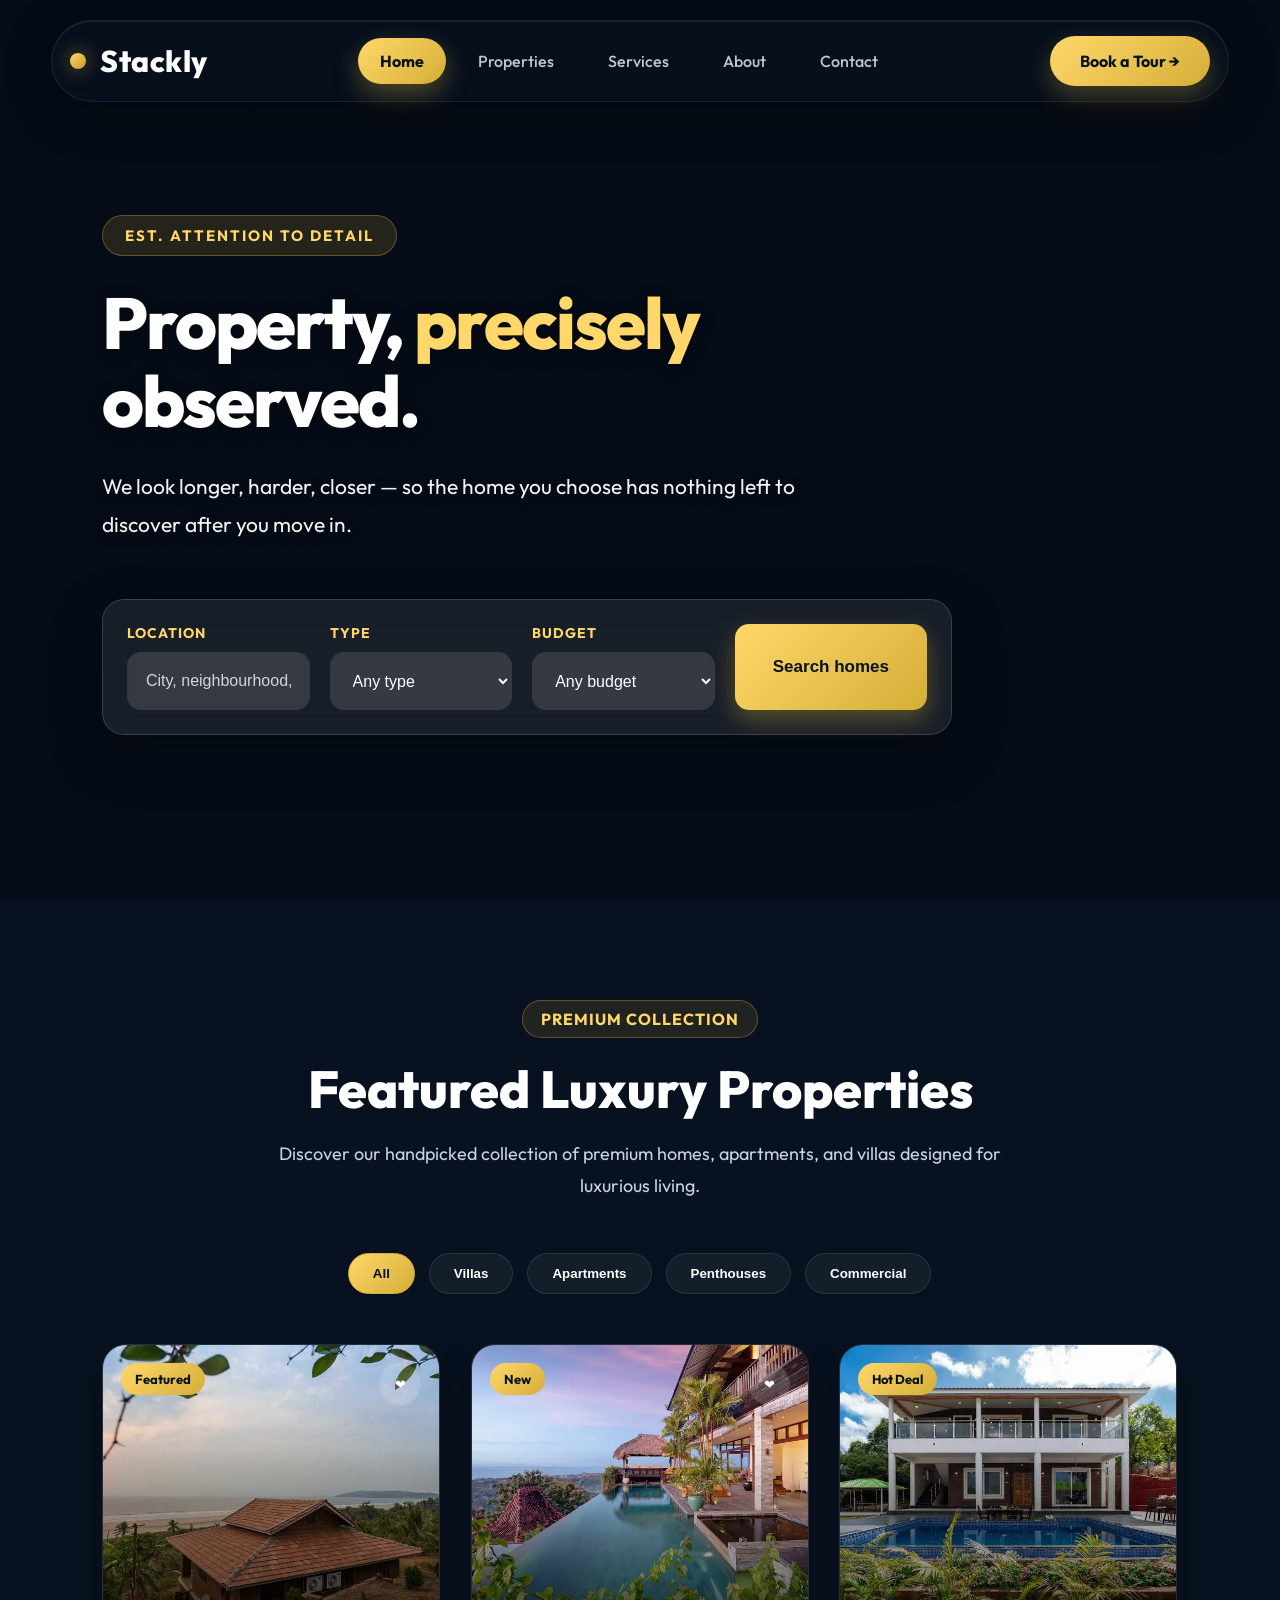
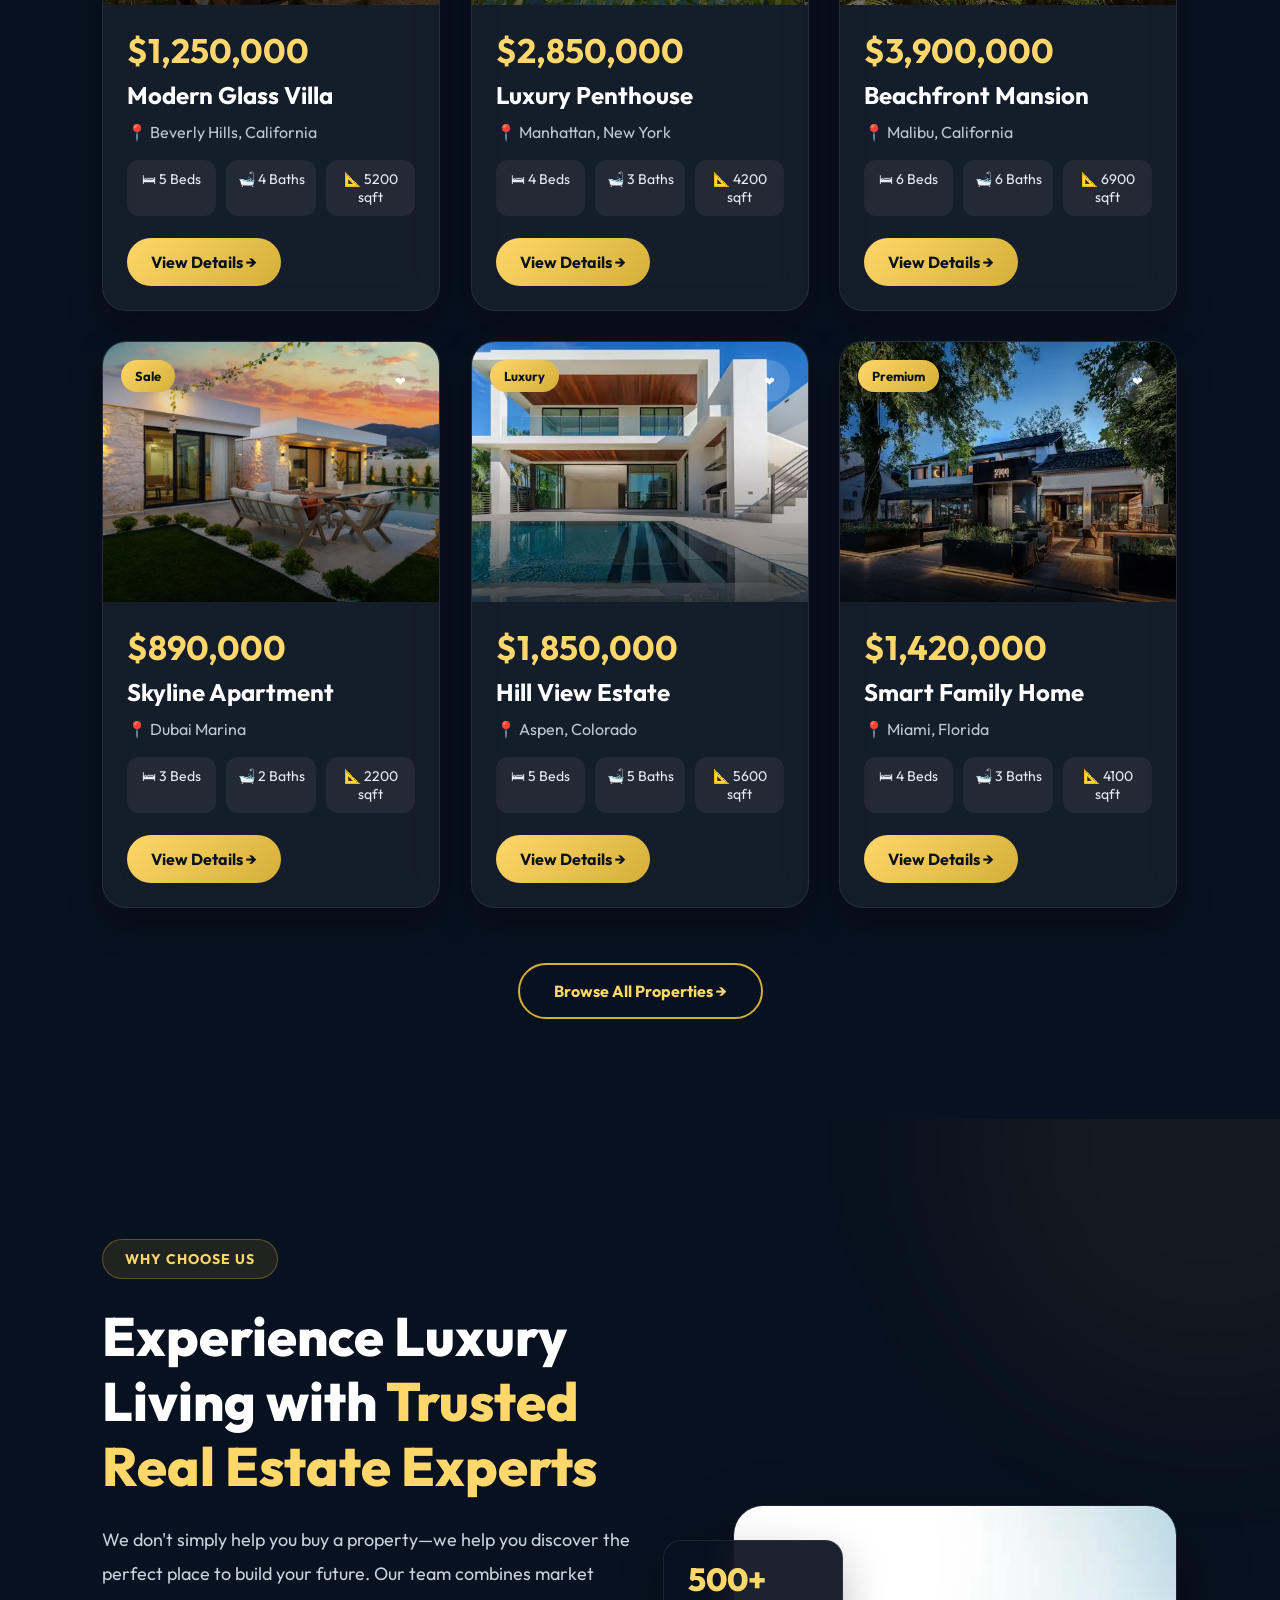
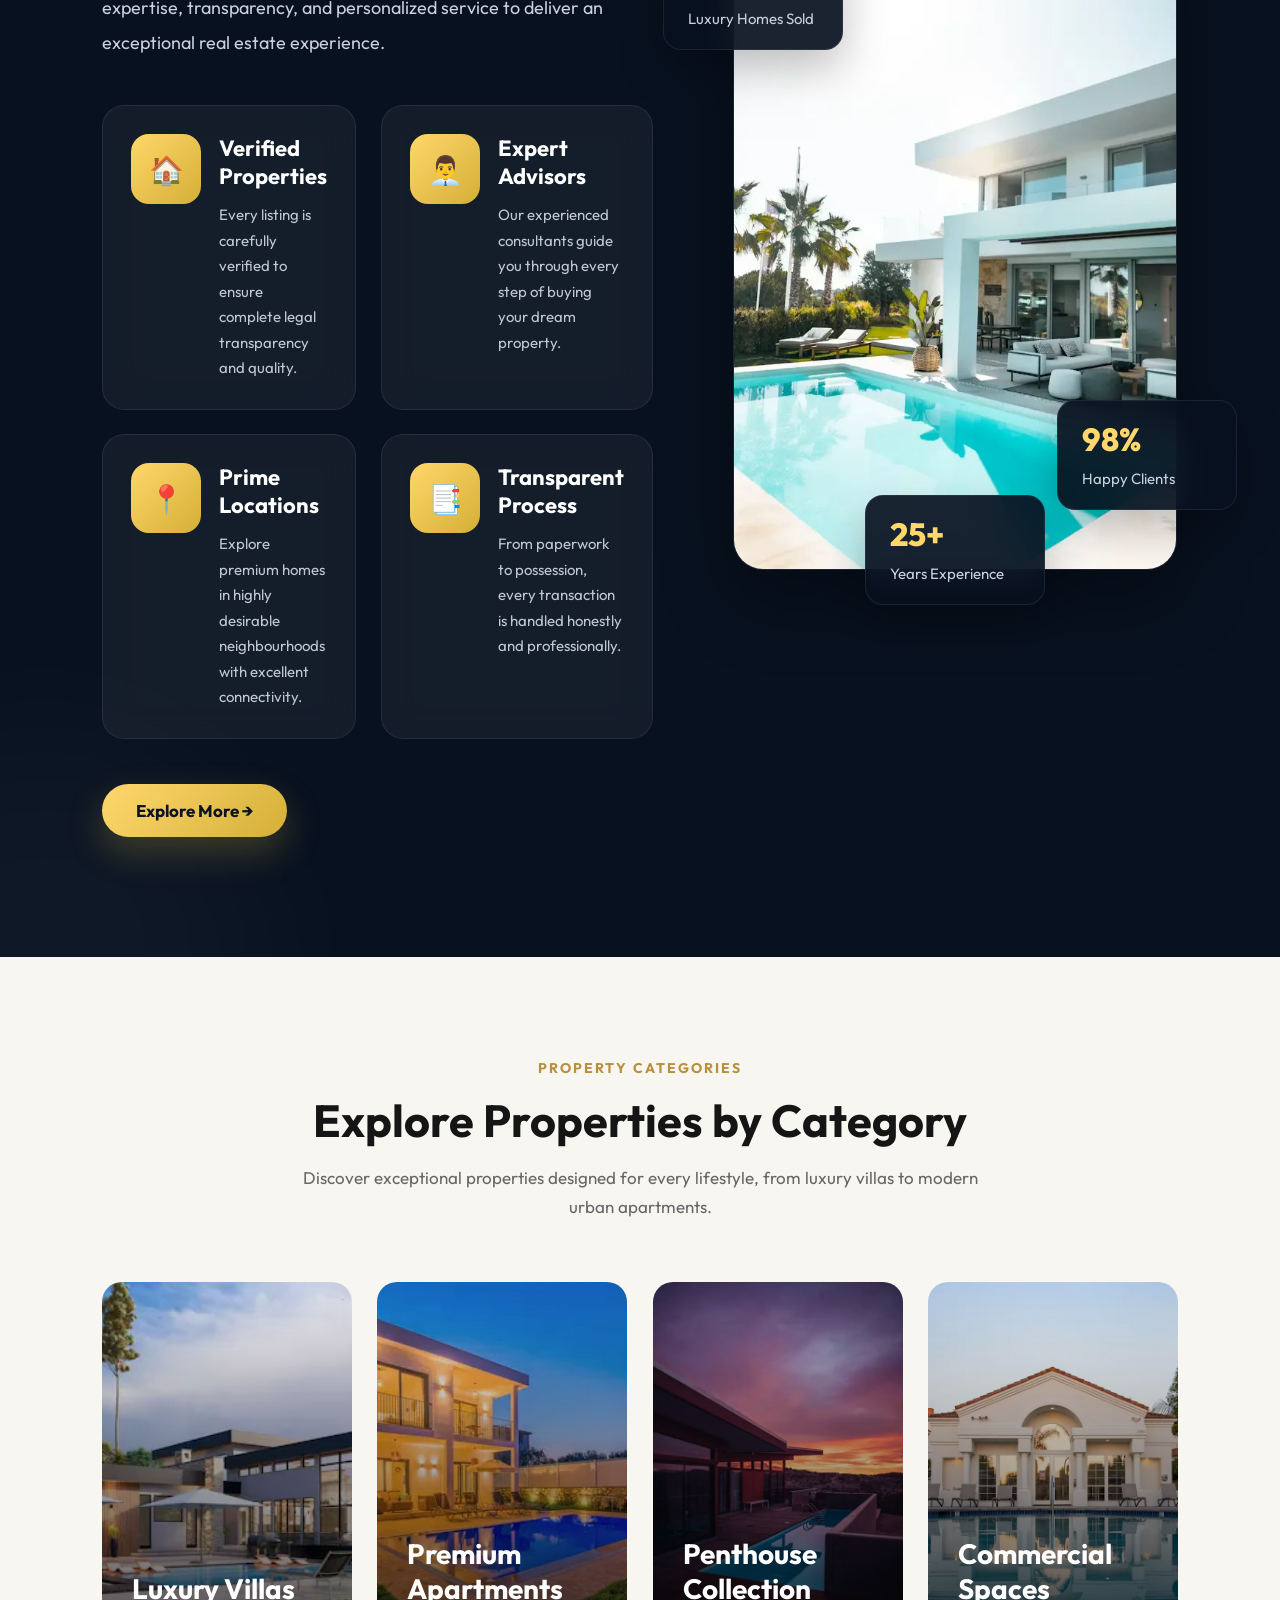
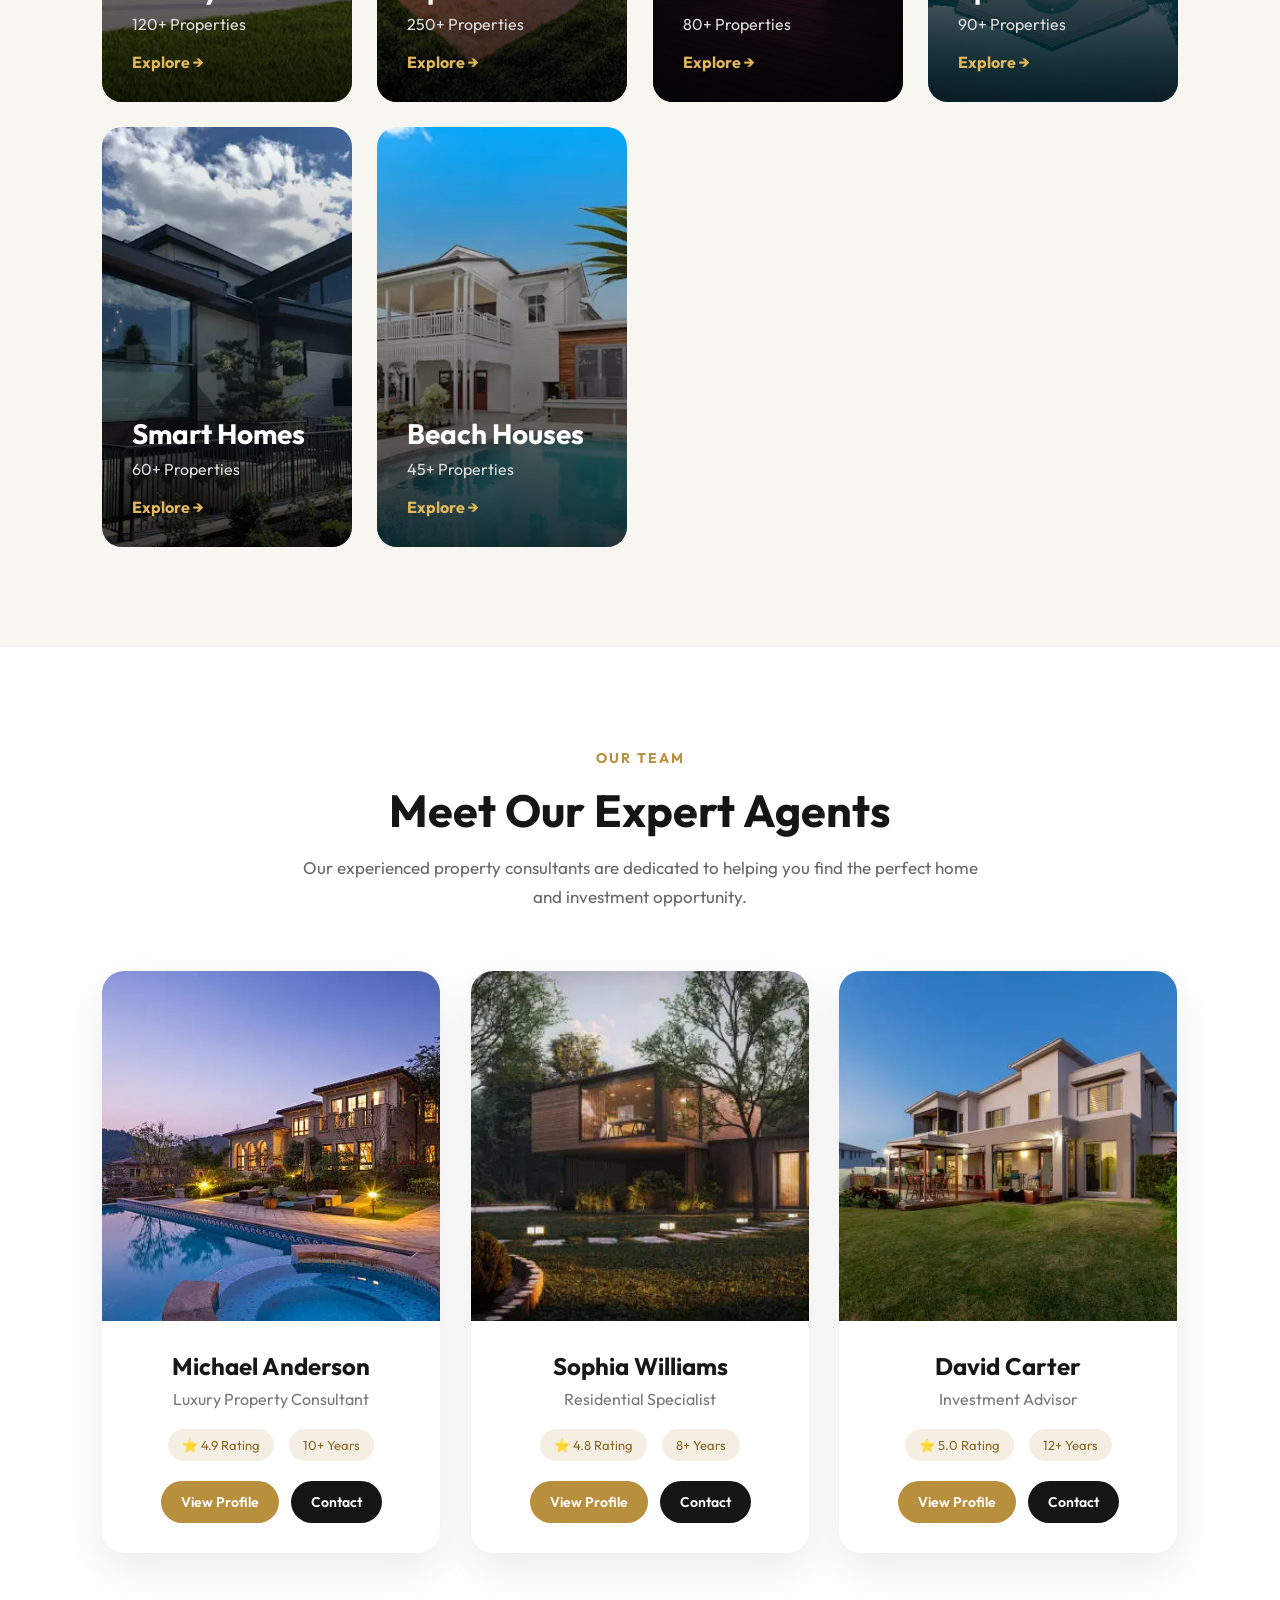
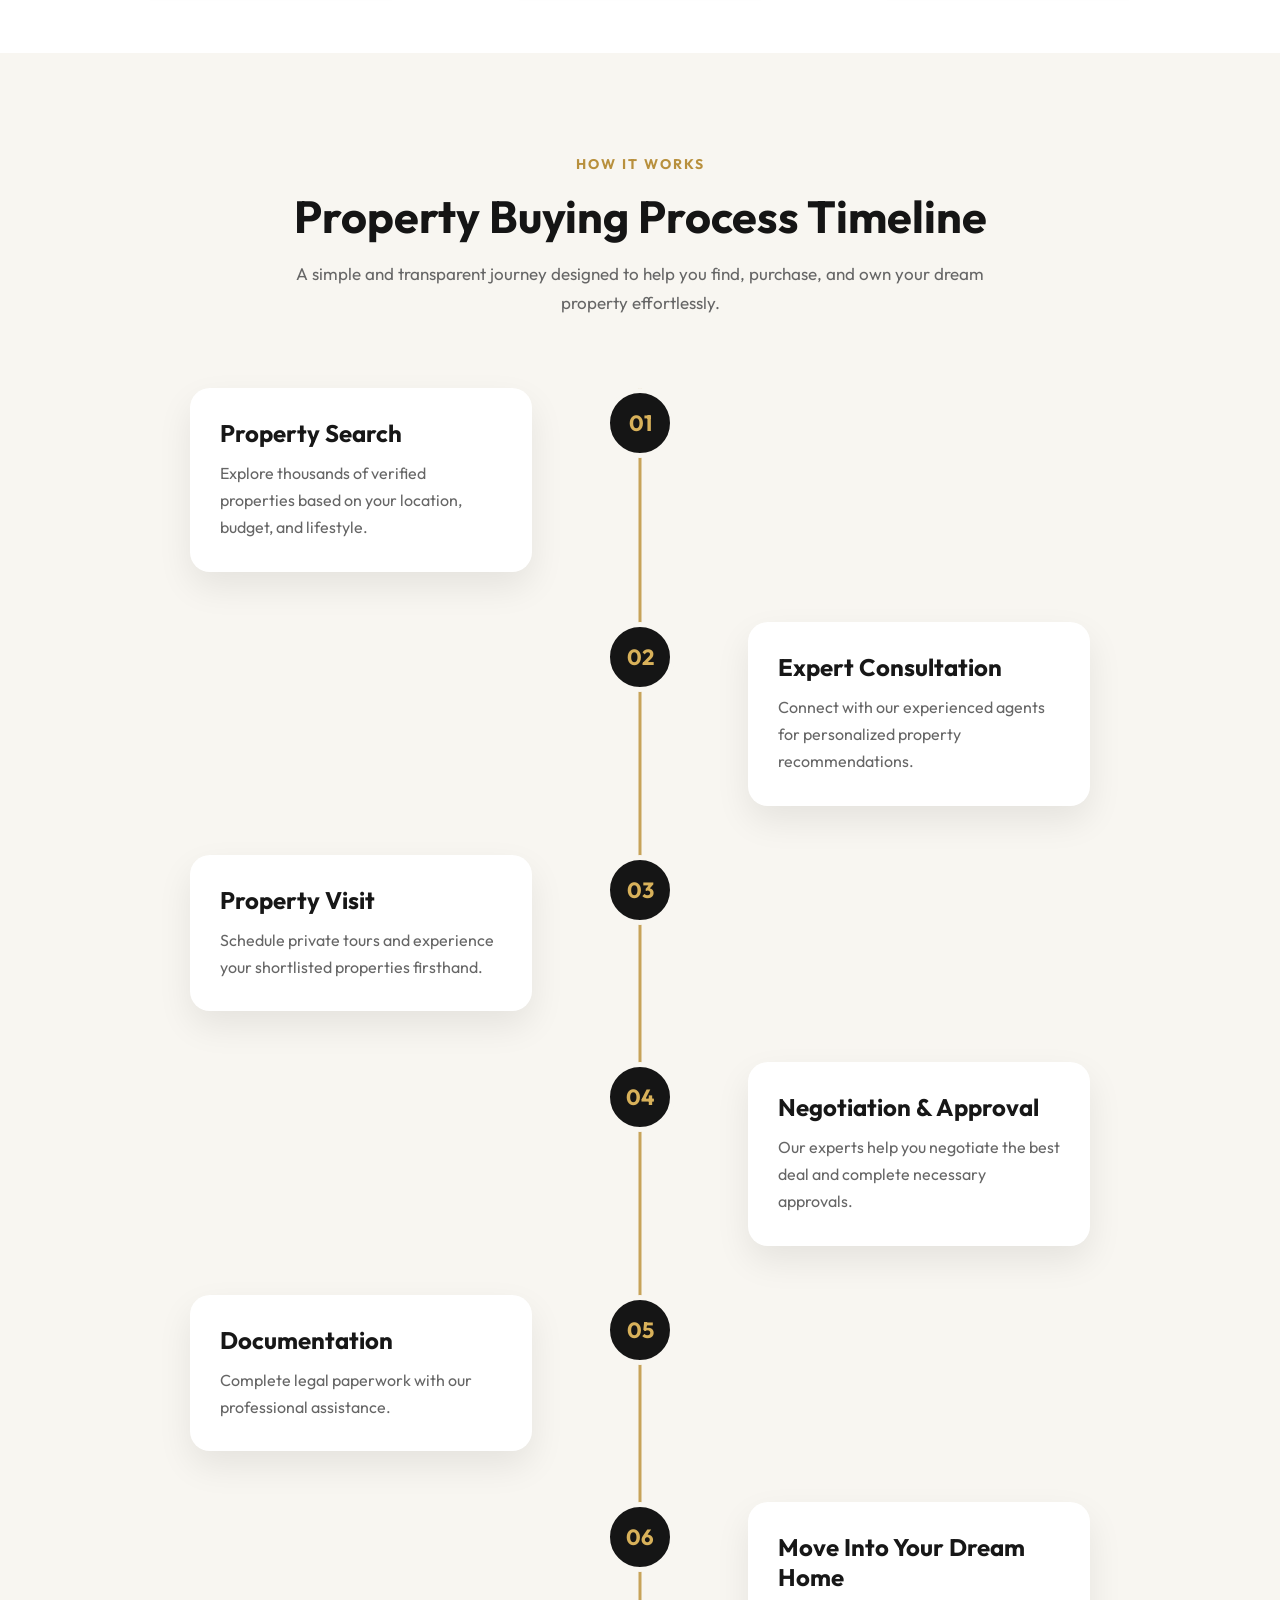
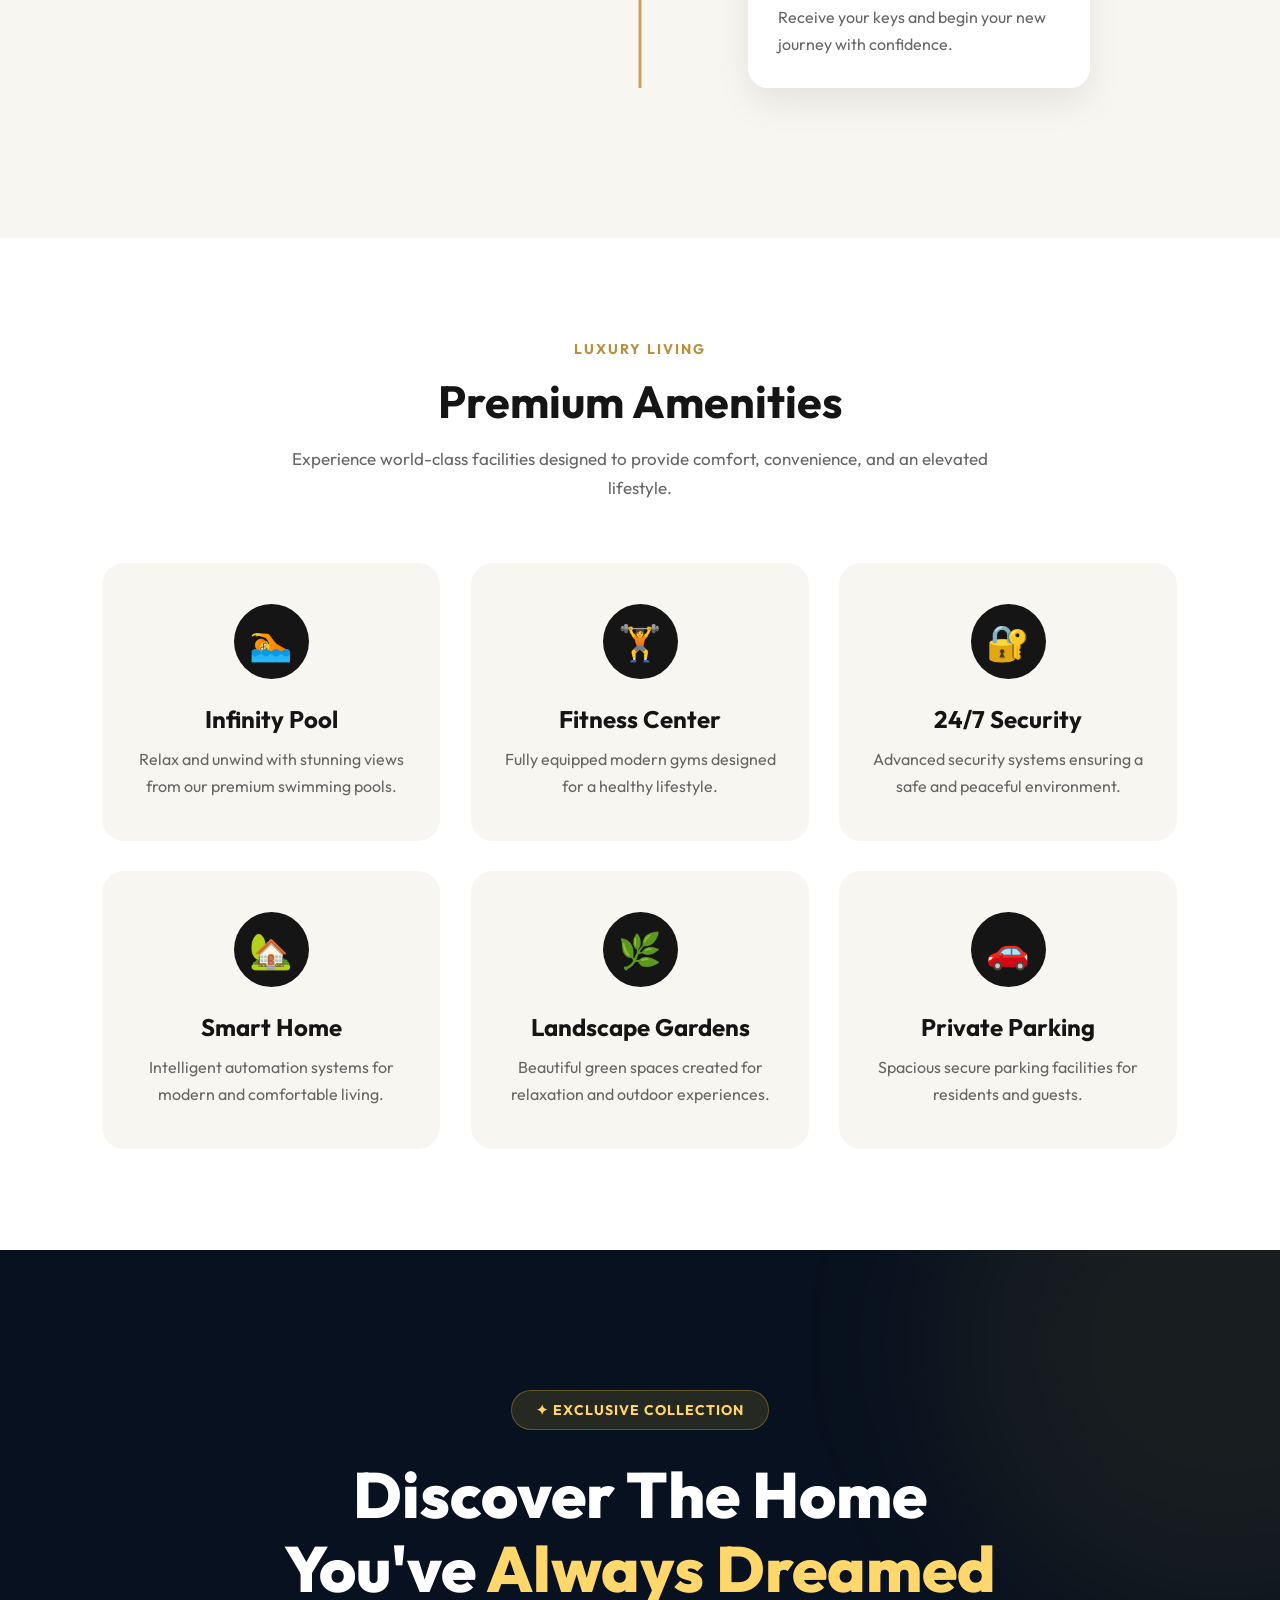
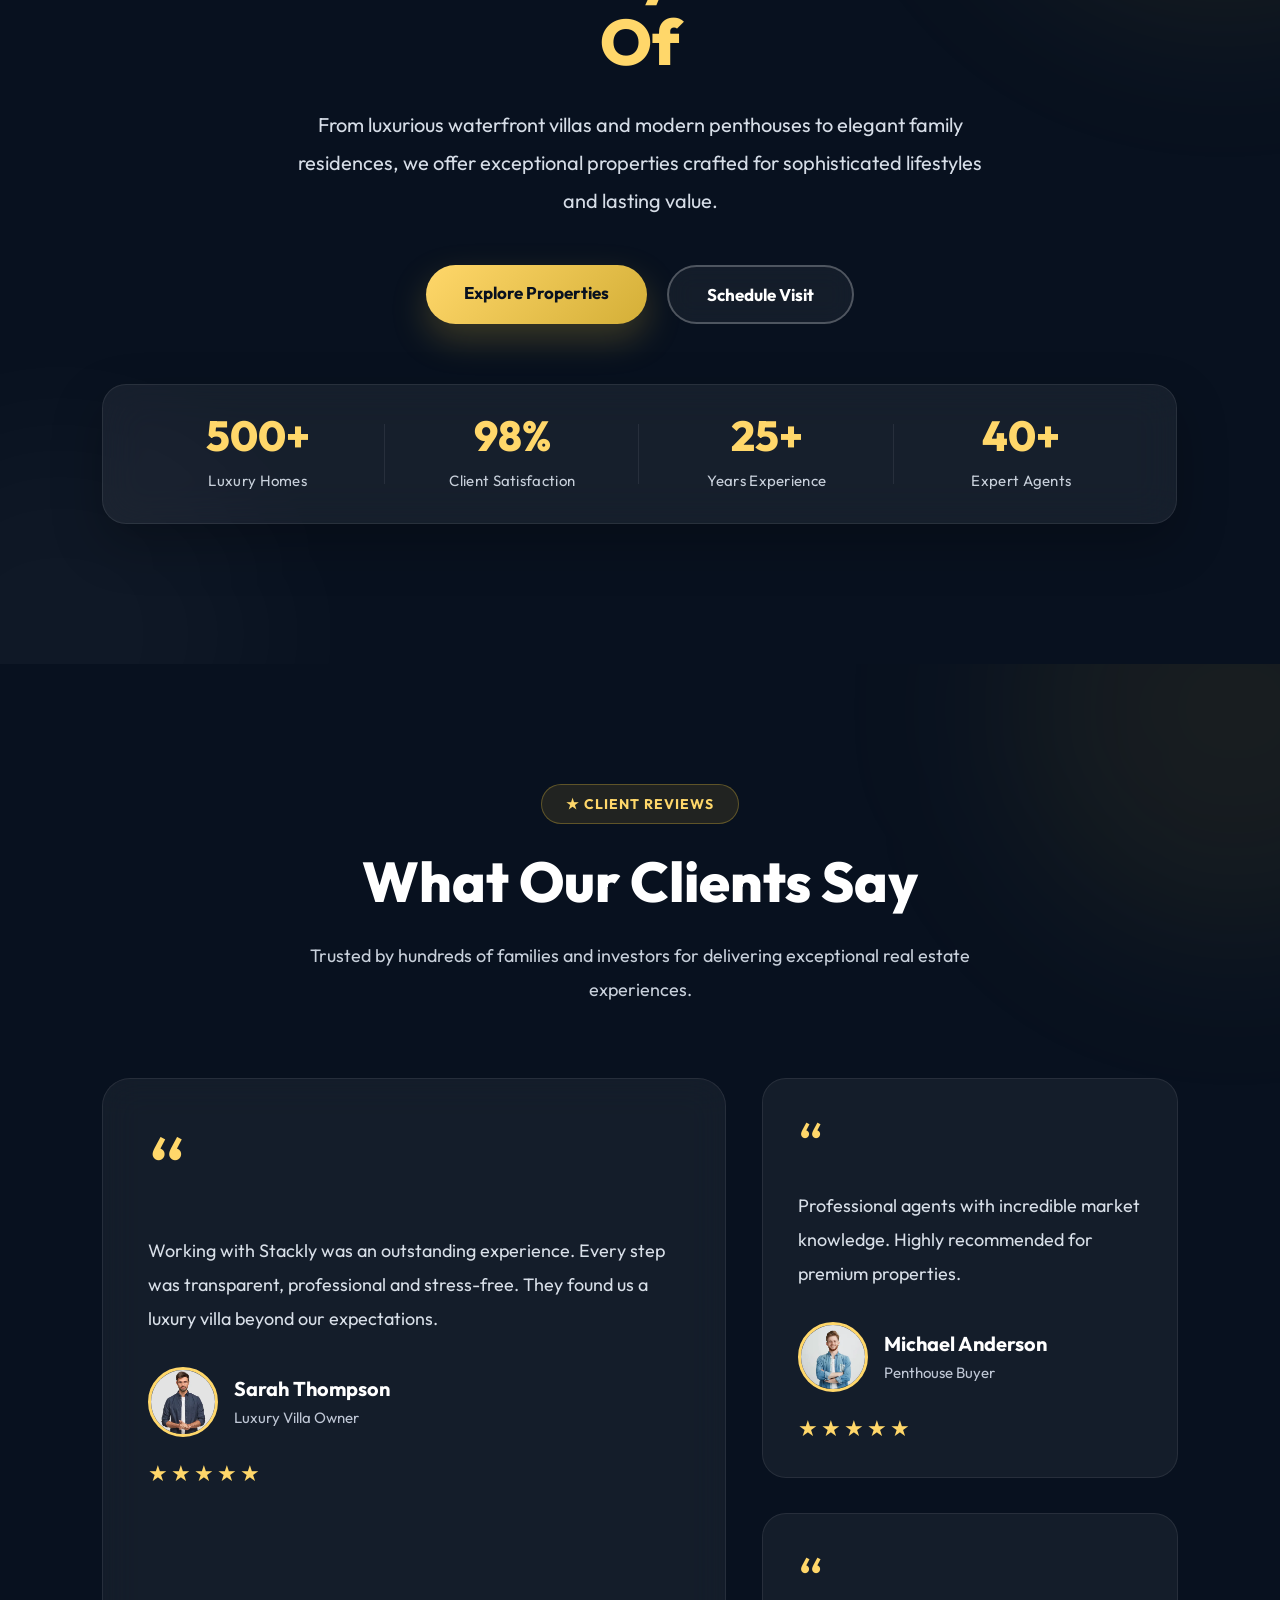
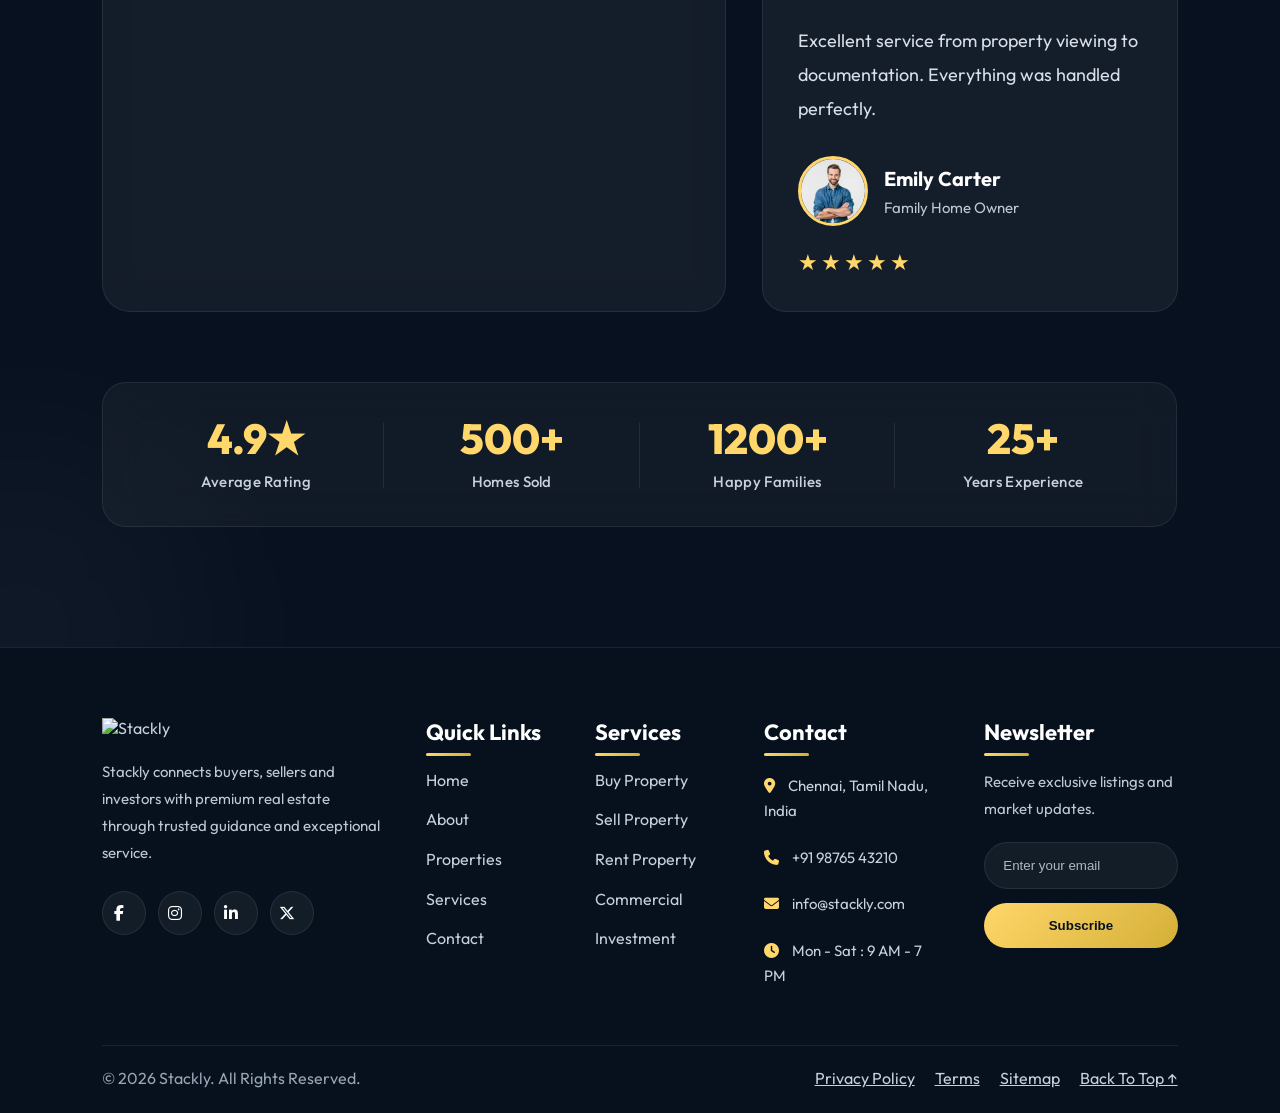
==== commit 1fc20b3c: "logo" ====
--- a/index.html
+++ b/index.html
@@ -25,7 +25,7 @@
 
             <span class="brand-dot"></span>
 
-            <span class="brand-name">ESTELLA</span>
+            <span class="brand-name">Stackly</span>
 
         </a>
 
--- a/css/home.css
+++ b/css/home.css
@@ -38,7 +38,7 @@
         rgba(4,10,20,.72),
         rgba(4,10,20,.72)
     ),
-    url("/images/villa25.webp");
+    url("images/villa22.webp");
 
     background-size:cover;
     background-position:center;
--- a/css/global.css
+++ b/css/global.css
@@ -12,6 +12,21 @@
 body{
     font-family:"Outfit",sans-serif;
     background:#08111F;
+}
+
+html.menu-open,
+body.menu-open{
+    overflow: hidden;
+    height: 100%;
+}
+
+.mobile-menu{
+    position: fixed;
+    top: 80px; /* adjust to your navbar height */
+    left: 0;
+    width: 100%;
+    height: calc(100vh - 80px);
+    overflow-y: auto;
 }
 
 /*========================
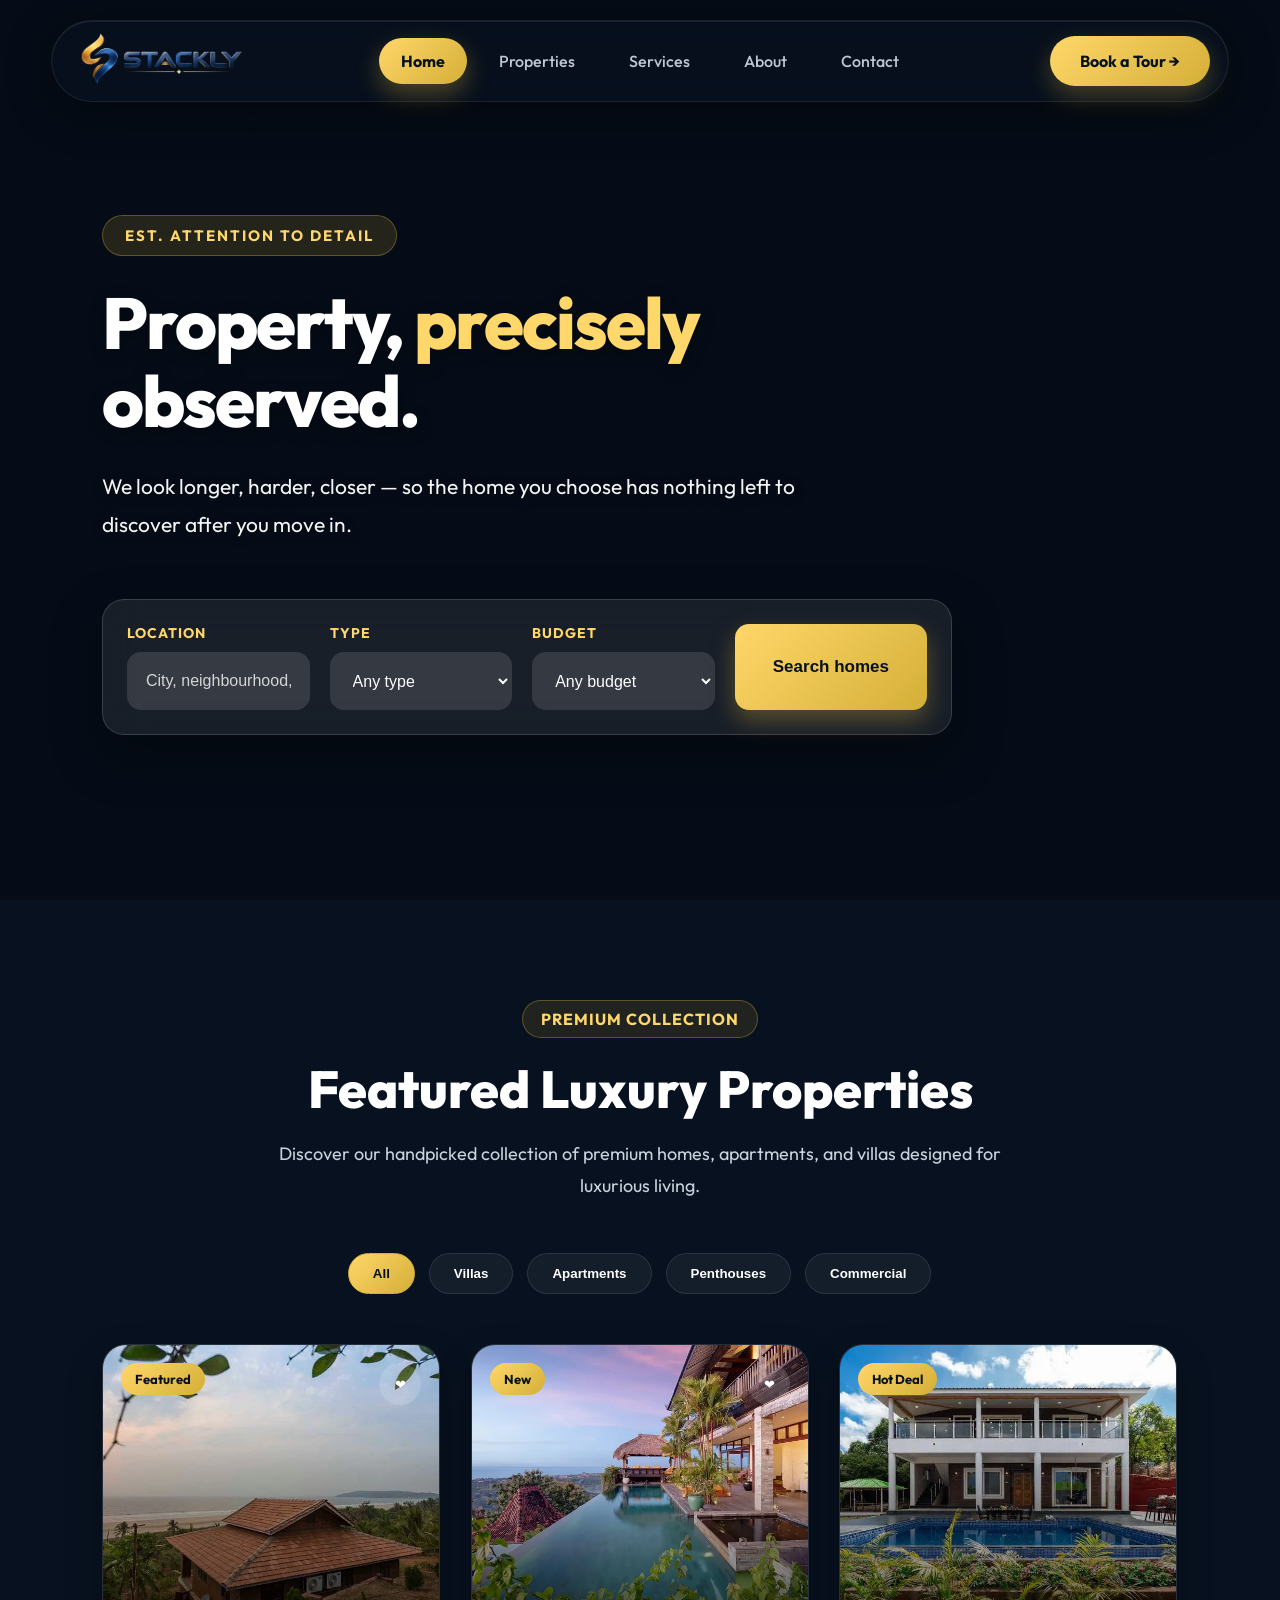
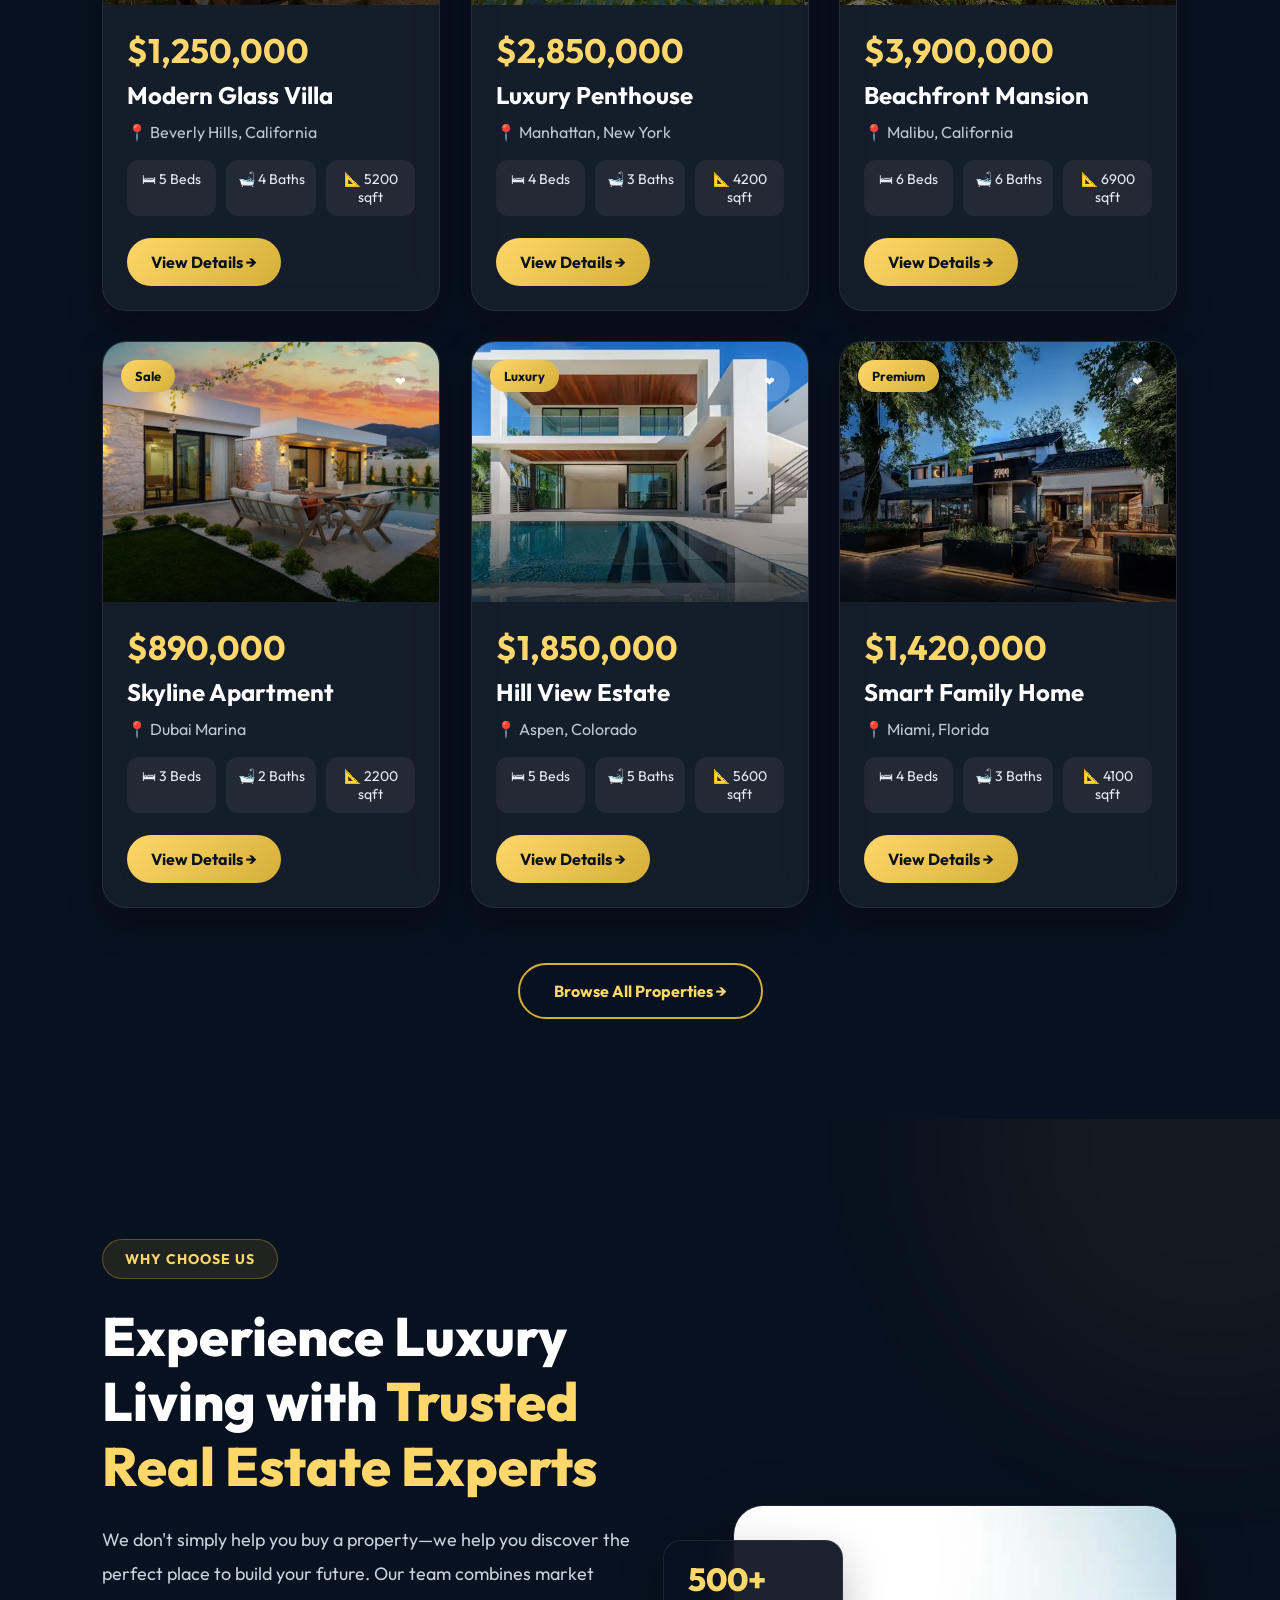
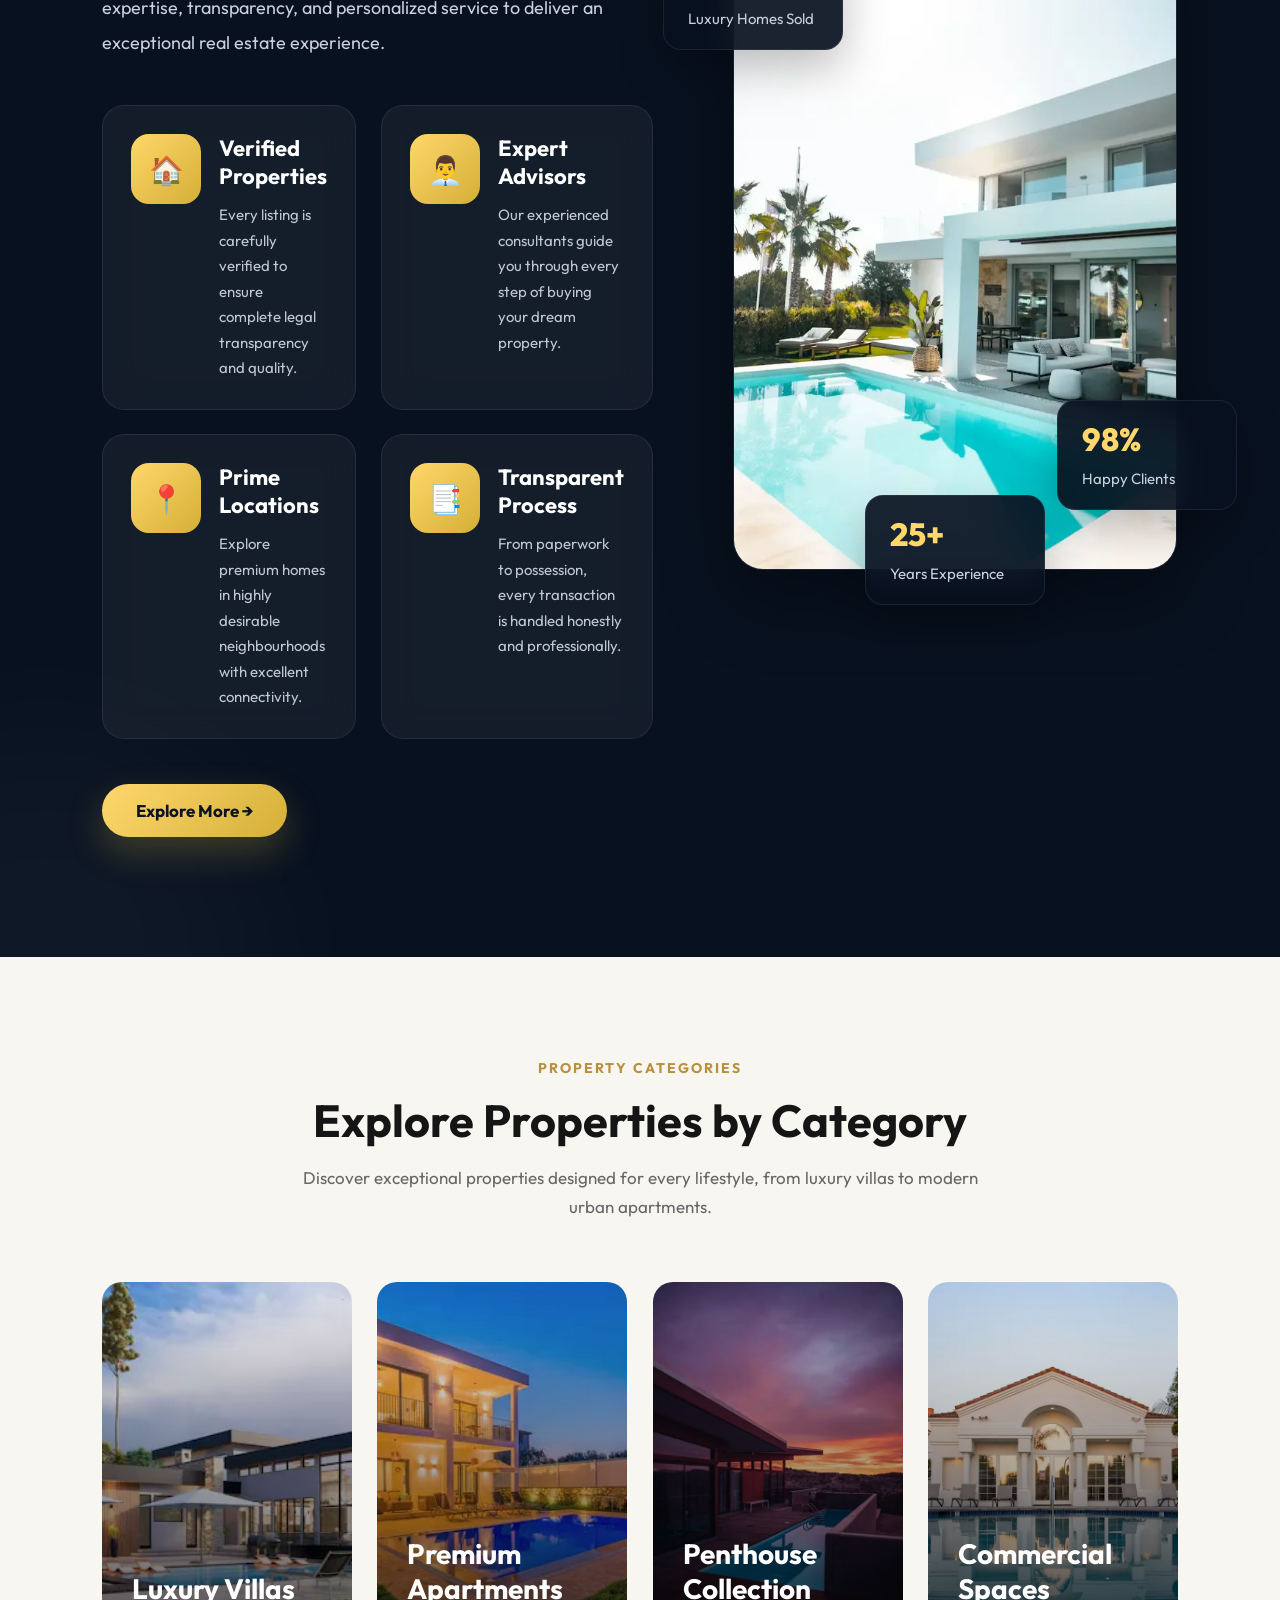
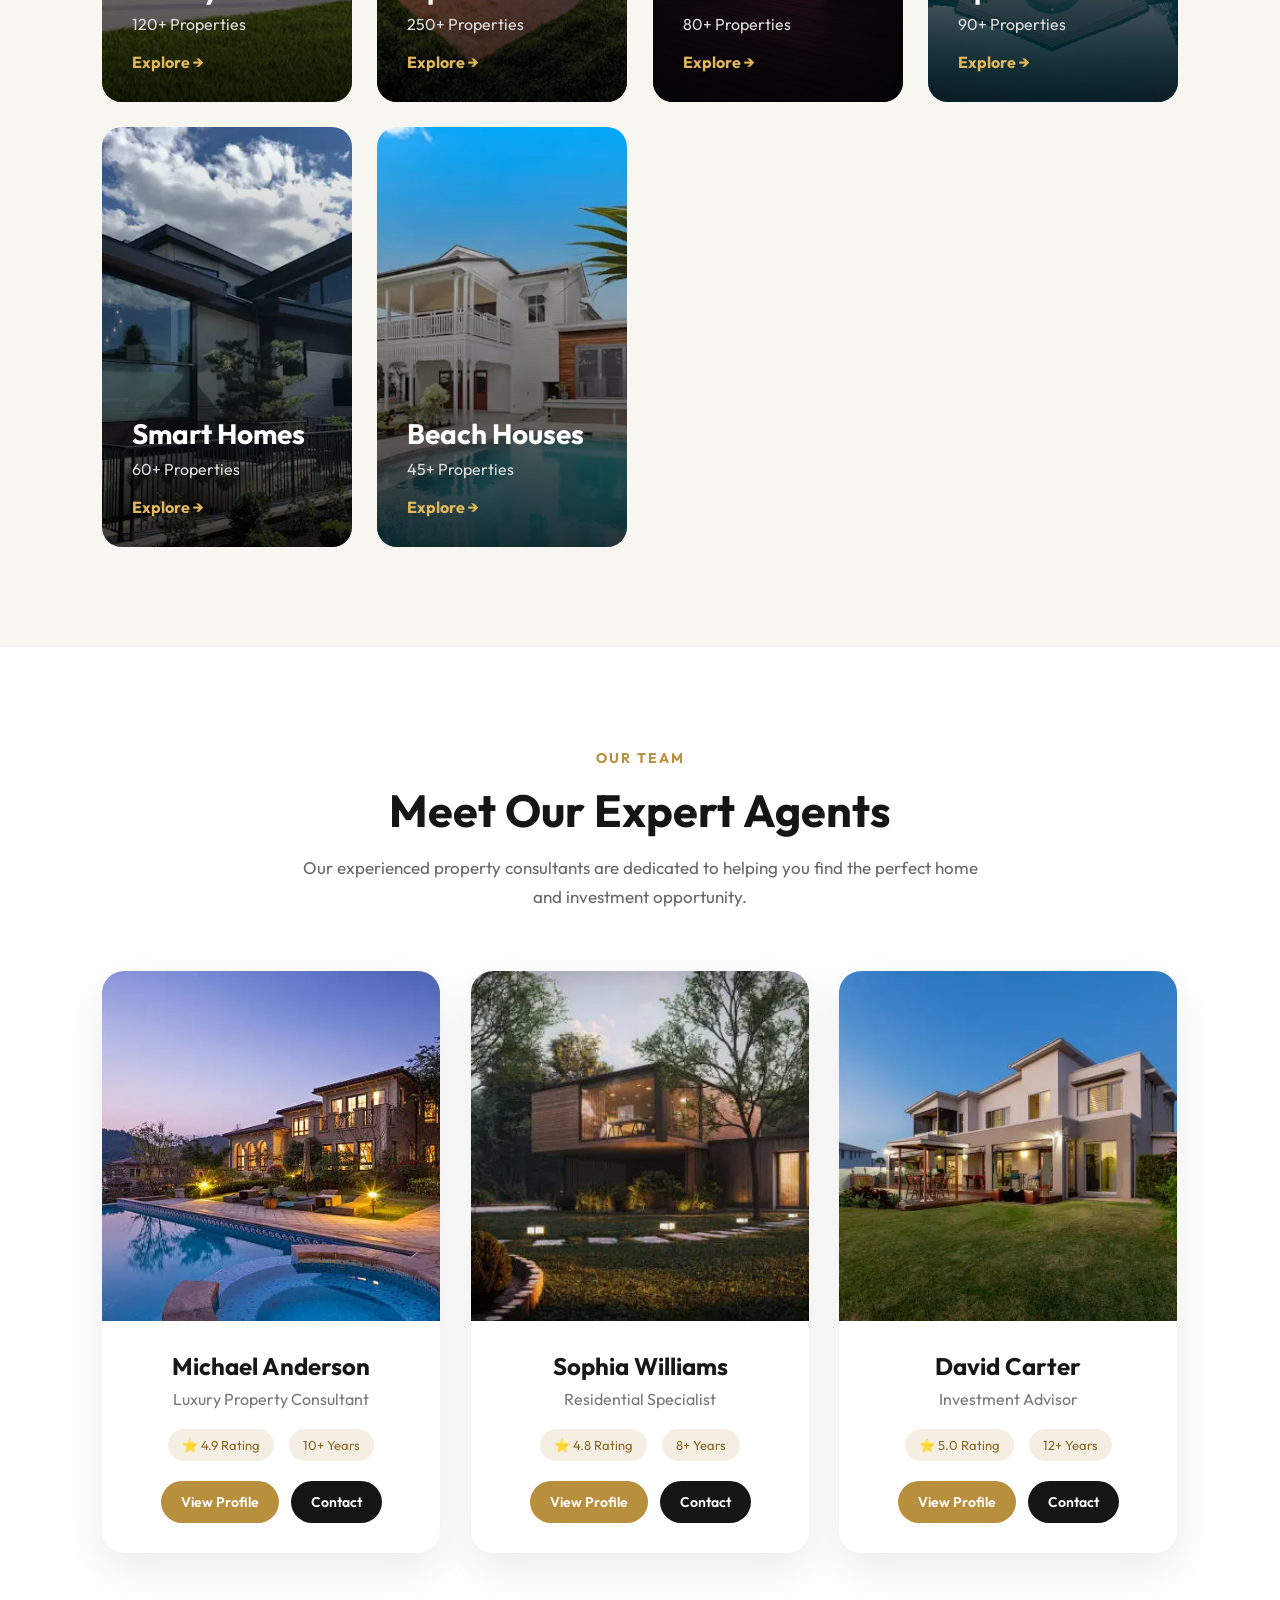
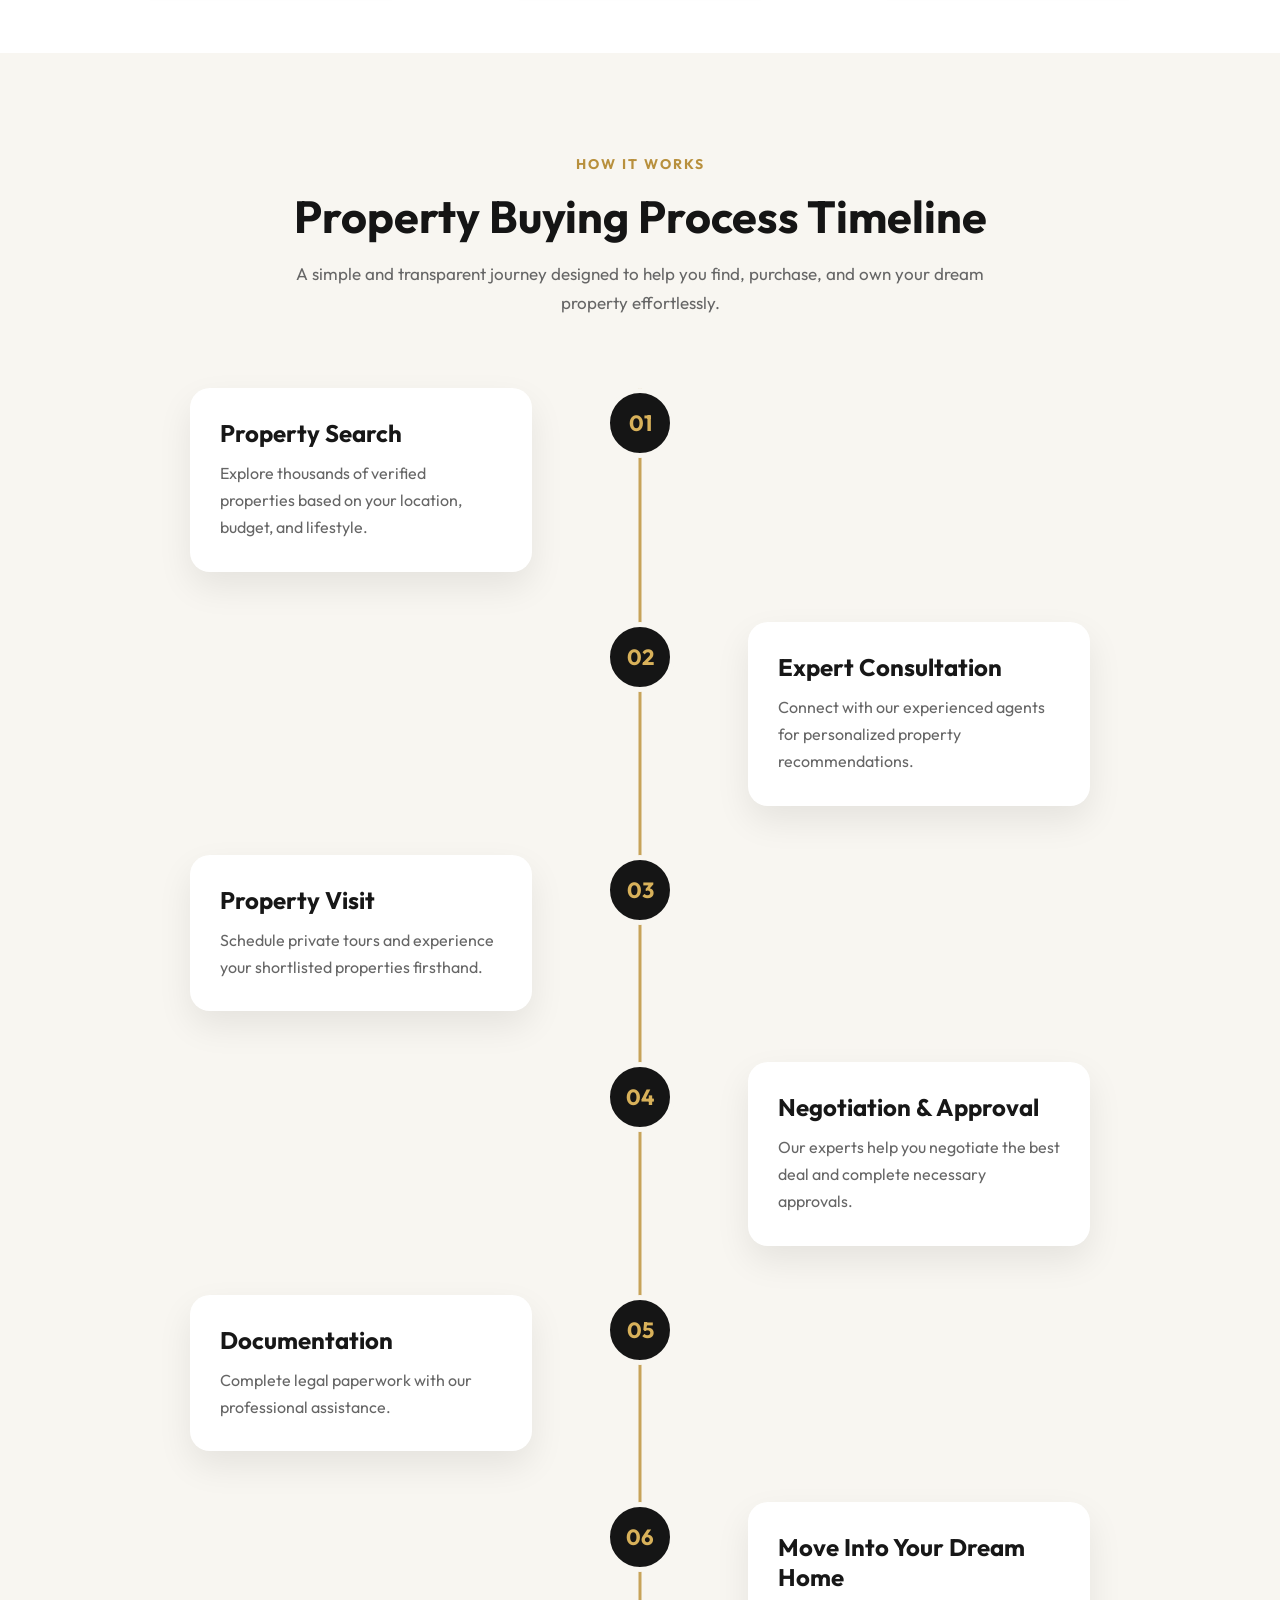
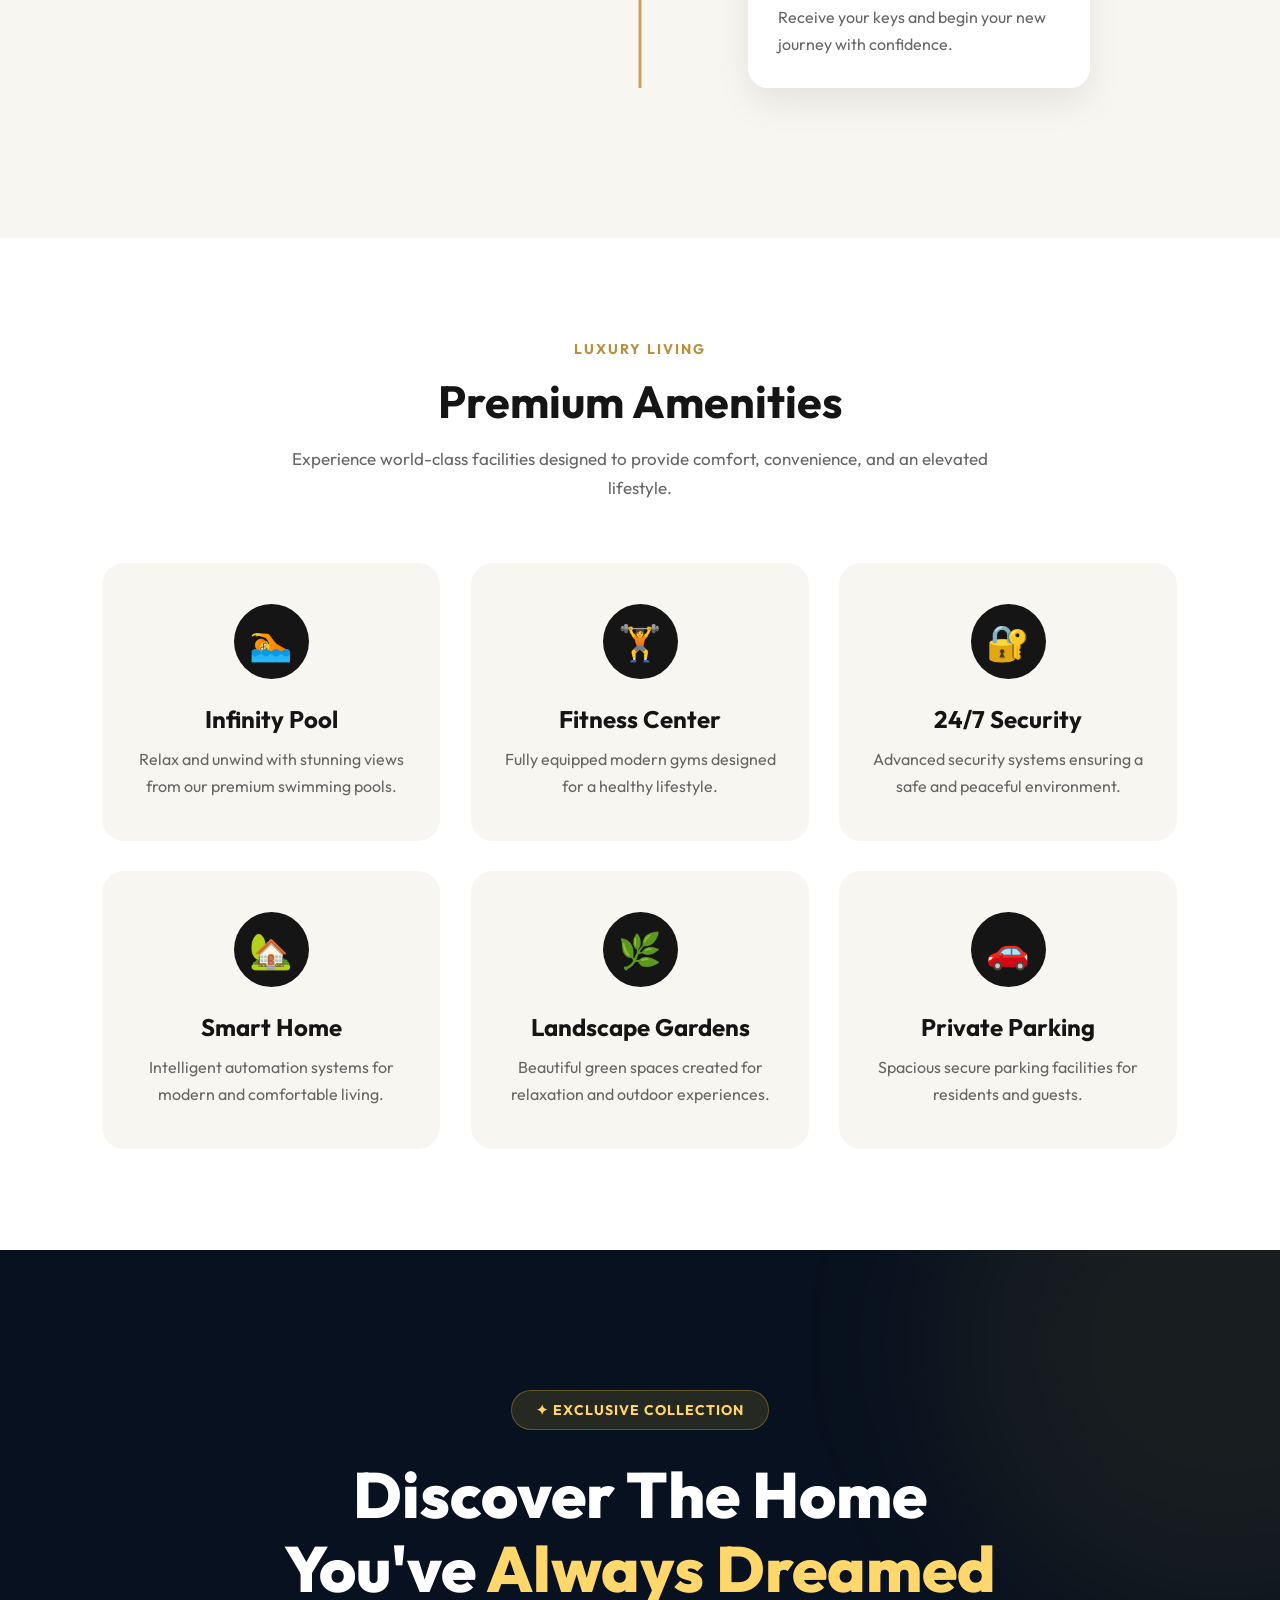
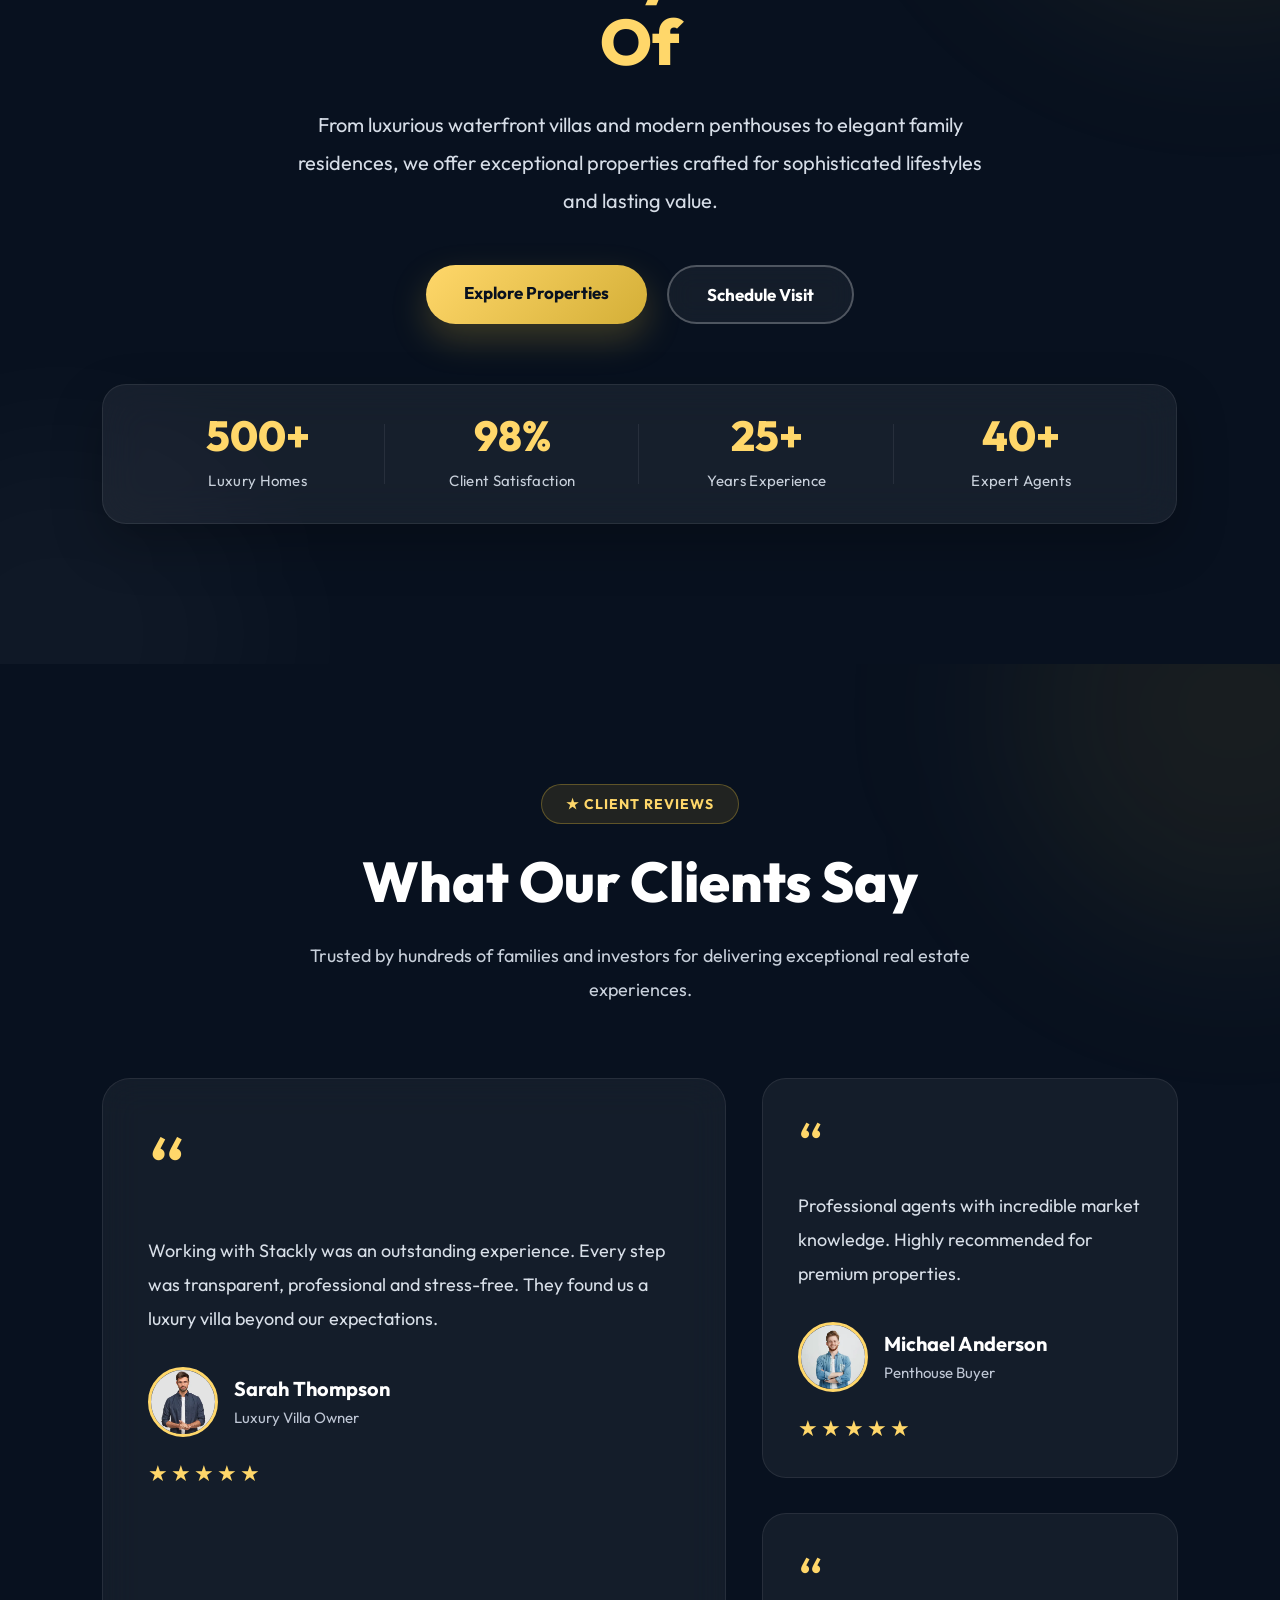
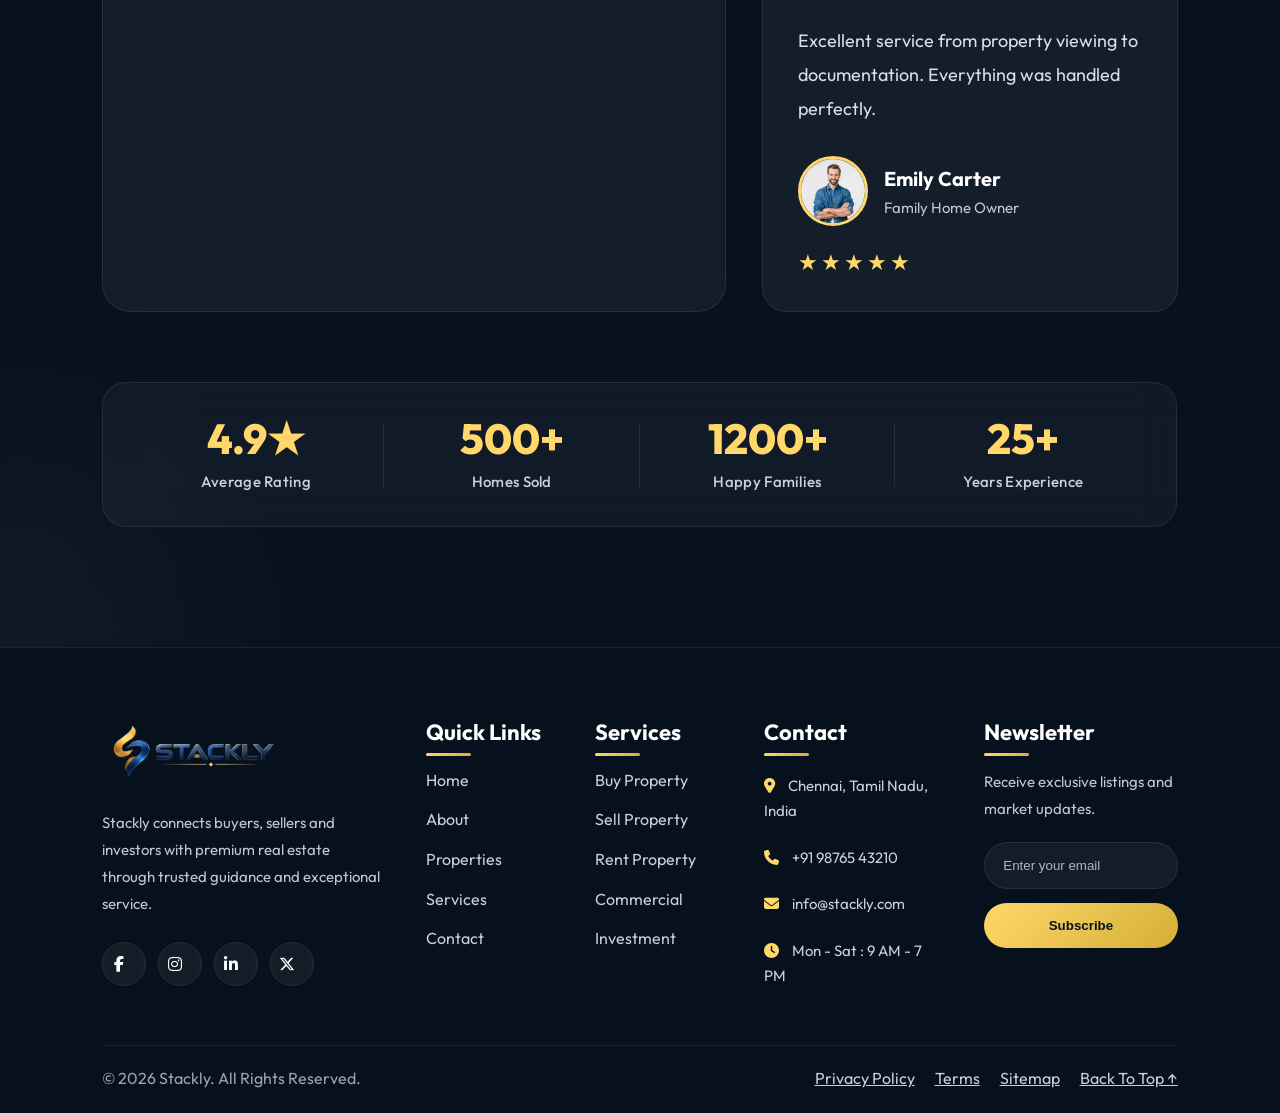
==== commit 98bf1e72: "img-adj" ====
--- a/index.html
+++ b/index.html
@@ -23,9 +23,7 @@
 
         <a href="index.html" class="brand">
 
-            <span class="brand-dot"></span>
-
-            <span class="brand-name">Stackly</span>
+            <img src="images/logo-image.webp" alt="Stackly" class="brand-logo">
 
         </a>
 
@@ -80,10 +78,29 @@
         <a href="contact.html">Contact</a>
 
         <button class="mobile-btn" onclick="openAuth()">
-
             Book a Tour →
-
         </button>
+
+<div class="mobile-contact">
+
+    <h5>Contact</h5>
+
+    <a href="tel:+919876543210">
+        <i class="fa-solid fa-phone"></i>
+        +91 98765 43210
+    </a>
+
+    <a href="mailto:info@estella.com">
+        <i class="fa-solid fa-envelope"></i>
+        info@estella.com
+    </a>
+
+    <p>
+        <i class="fa-solid fa-location-dot"></i>
+        Chennai, Tamil Nadu
+    </p>
+
+</div>
 
     </div>
 
@@ -1576,7 +1593,7 @@
   <div class="container">
     <div class="footer-grid">
       <div class="footer-about">
-        <a href="index.html" class="footer-logo"><img src="assets/logo.webp" alt="Stackly"></a>
+        <a href="index.html" class="footer-logo"><img src="images/logo-image.webp" alt="Stackly"></a>
         <p>Stackly connects buyers, sellers and investors with premium real estate through trusted guidance and exceptional service.</p>
         <div class="footer-social">
           <a href="error.html"><i class="fab fa-facebook-f"></i></a>
--- a/css/global.css
+++ b/css/global.css
@@ -133,6 +133,70 @@
     letter-spacing:.5px;
 }
 
+.brand-dot{
+    display:none;
+}
+
+.brand-name{
+    display:none;
+}
+
+/*========================
+        BRAND LOGO
+=========================*/
+
+.brand{
+
+    display:flex;
+
+    align-items:center;
+
+    text-decoration:none;
+
+}
+
+.brand-logo{
+
+    width:180px;
+
+    height:auto;
+
+    display:block;
+
+    object-fit:contain;
+
+    transition:.35s;
+
+}
+
+.brand:hover .brand-logo{
+
+    transform:scale(1.05);
+
+    filter:drop-shadow(0 0 12px rgba(212,175,55,.35));
+
+}
+
+@media(max-width:992px){
+
+.brand-logo{
+
+width:150px;
+
+}
+
+}
+
+@media(max-width:576px){
+
+.brand-logo{
+
+width:130px;
+
+}
+
+}
+
 /*========================
       LINKS
 =========================*/
@@ -471,7 +535,111 @@
 
 }
 
-
+/*=========================
+      MOBILE CONTACT
+=========================*/
+
+.mobile-contact{
+
+    margin-top:18px;
+
+    padding-top:16px;
+
+    border-top:1px solid rgba(255,255,255,.08);
+
+}
+
+.mobile-contact h5{
+
+    color:#FFD76A;
+
+    font-size:15px;
+
+    font-weight:600;
+
+    margin-bottom:12px;
+
+}
+
+.mobile-contact a,
+.mobile-contact p{
+
+    display:flex;
+
+    align-items:center;
+
+    gap:10px;
+
+    color:#C7CFDA;
+
+    text-decoration:none;
+
+    font-size:13px;
+
+    margin-bottom:10px;
+
+    transition:.3s;
+
+}
+
+.mobile-contact a:hover{
+
+    color:#FFD76A;
+
+}
+
+.mobile-contact p{
+
+    margin-bottom:0;
+
+}
+
+.mobile-contact i{
+
+    width:28px;
+
+    height:28px;
+
+    flex-shrink:0;
+
+    display:flex;
+
+    align-items:center;
+
+    justify-content:center;
+
+    border-radius:50%;
+
+    background:rgba(212,175,55,.10);
+
+    color:#FFD76A;
+
+    font-size:12px;
+
+    margin-top:2px;
+
+}
+
+.mobile-contact a,
+.mobile-contact p{
+
+    display:flex;
+
+    align-items:flex-start;
+
+    gap:10px;
+
+    color:#C7CFDA;
+
+    text-decoration:none;
+
+    font-size:13px;
+
+    line-height:1.6;
+
+    word-break:break-word;
+
+}
 /* ===================================================================== */
 /*==================================================
                 PREMIUM FOOTER
@@ -587,6 +755,7 @@
     width:44px;
     height:44px;
     display:flex;
+    
     justify-content:center;
     align-items:center;
     border-radius:50%;
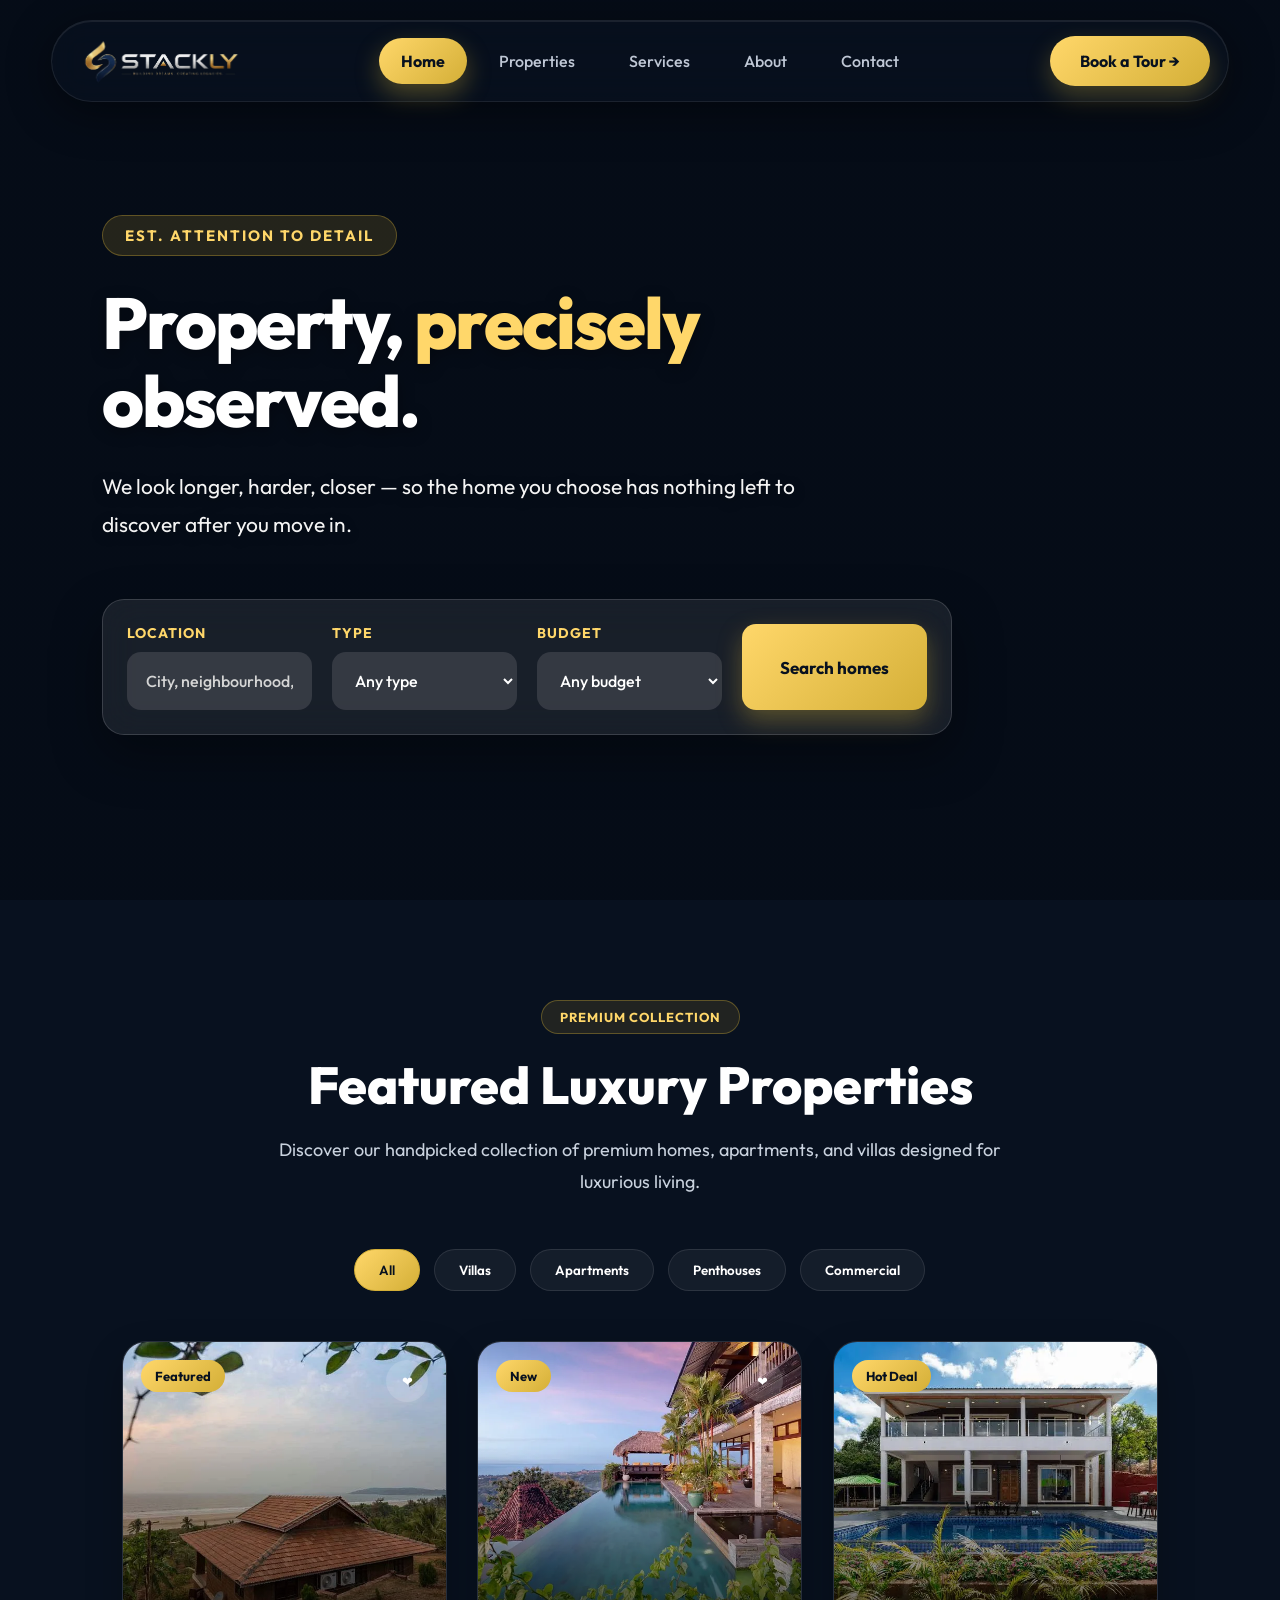
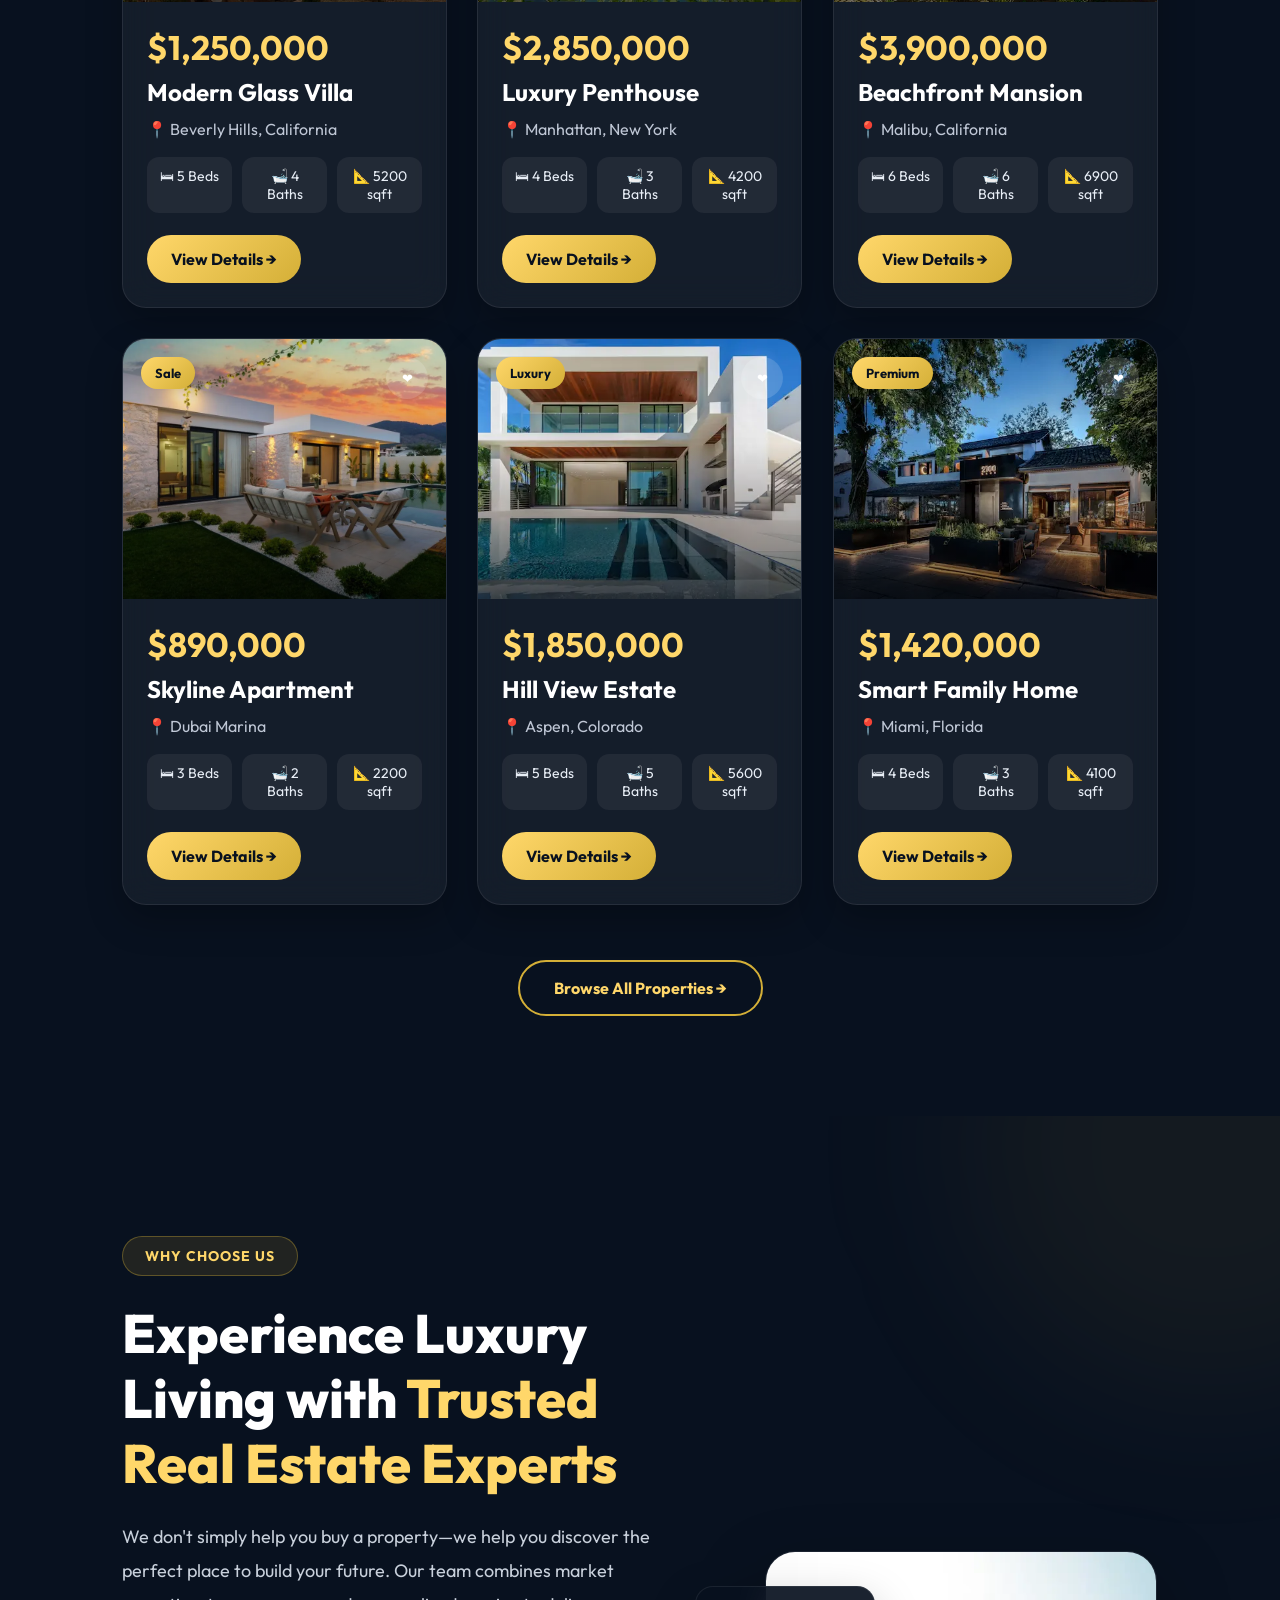
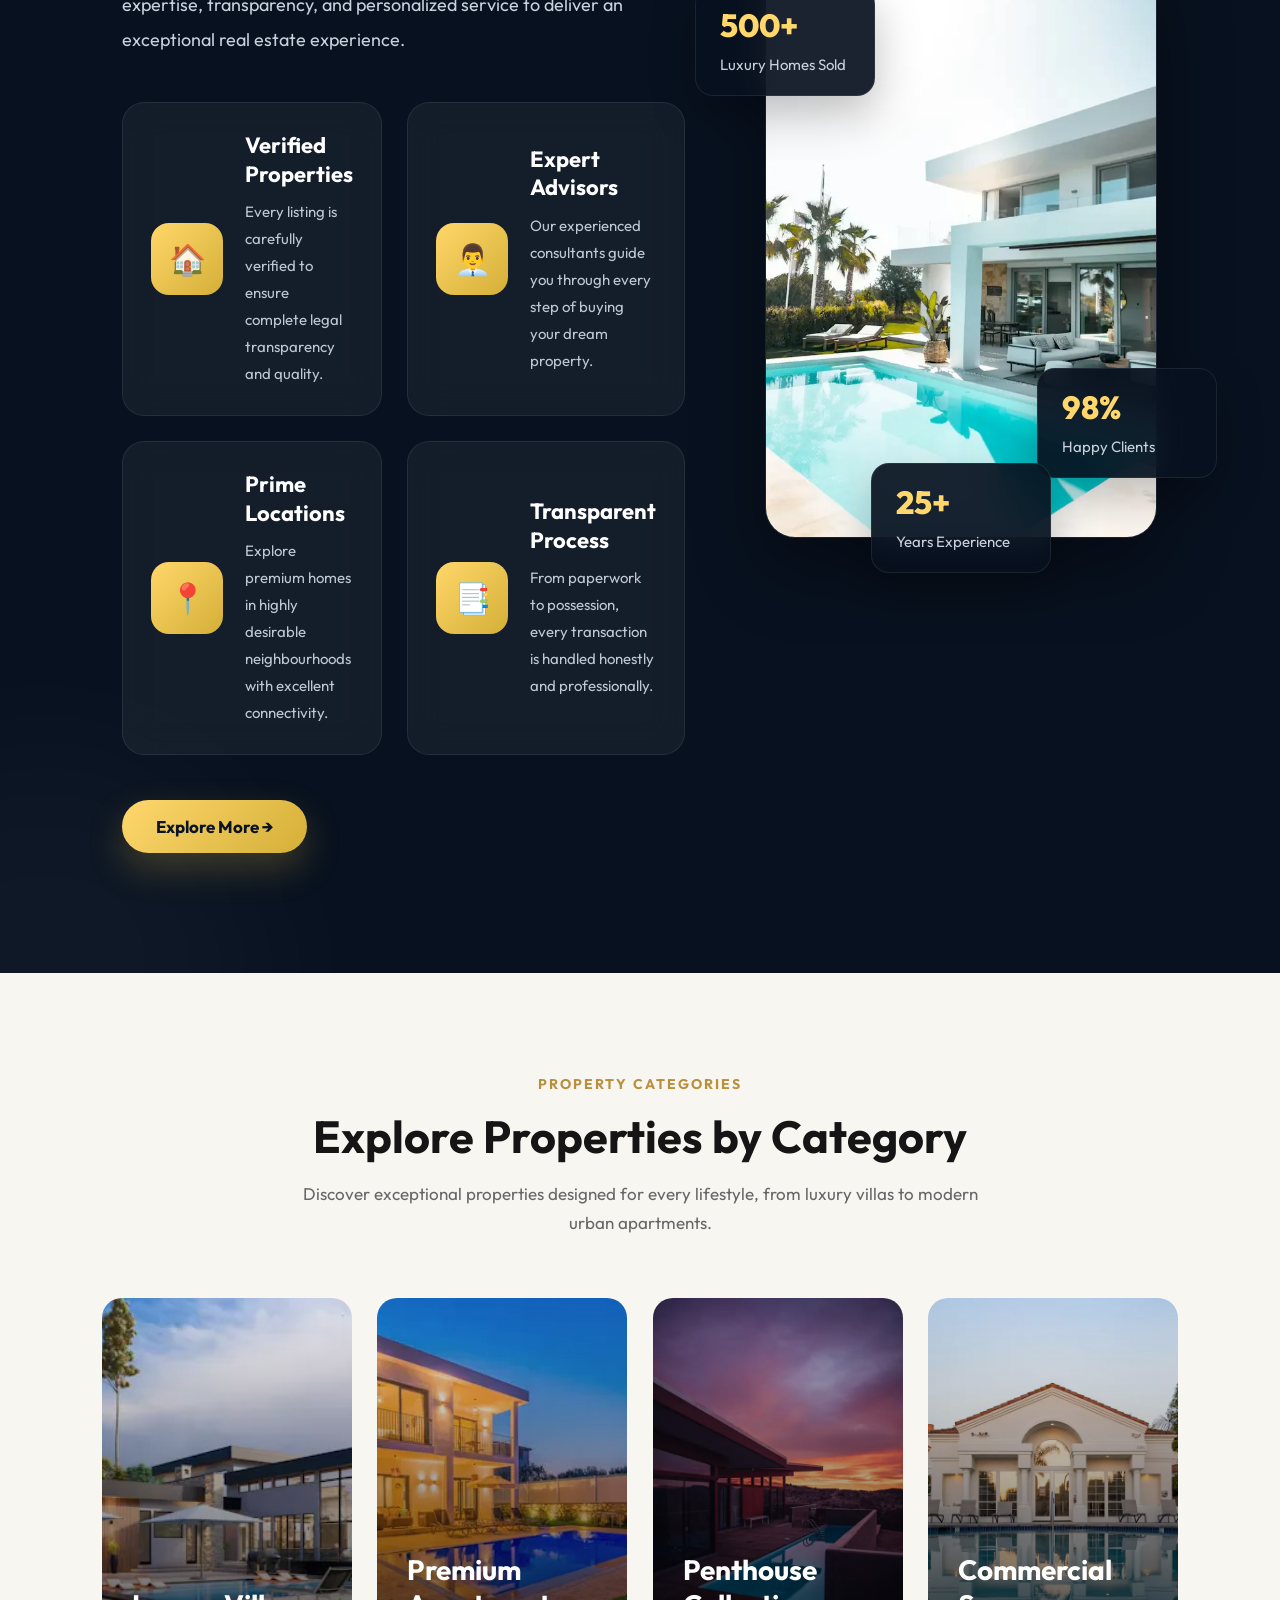
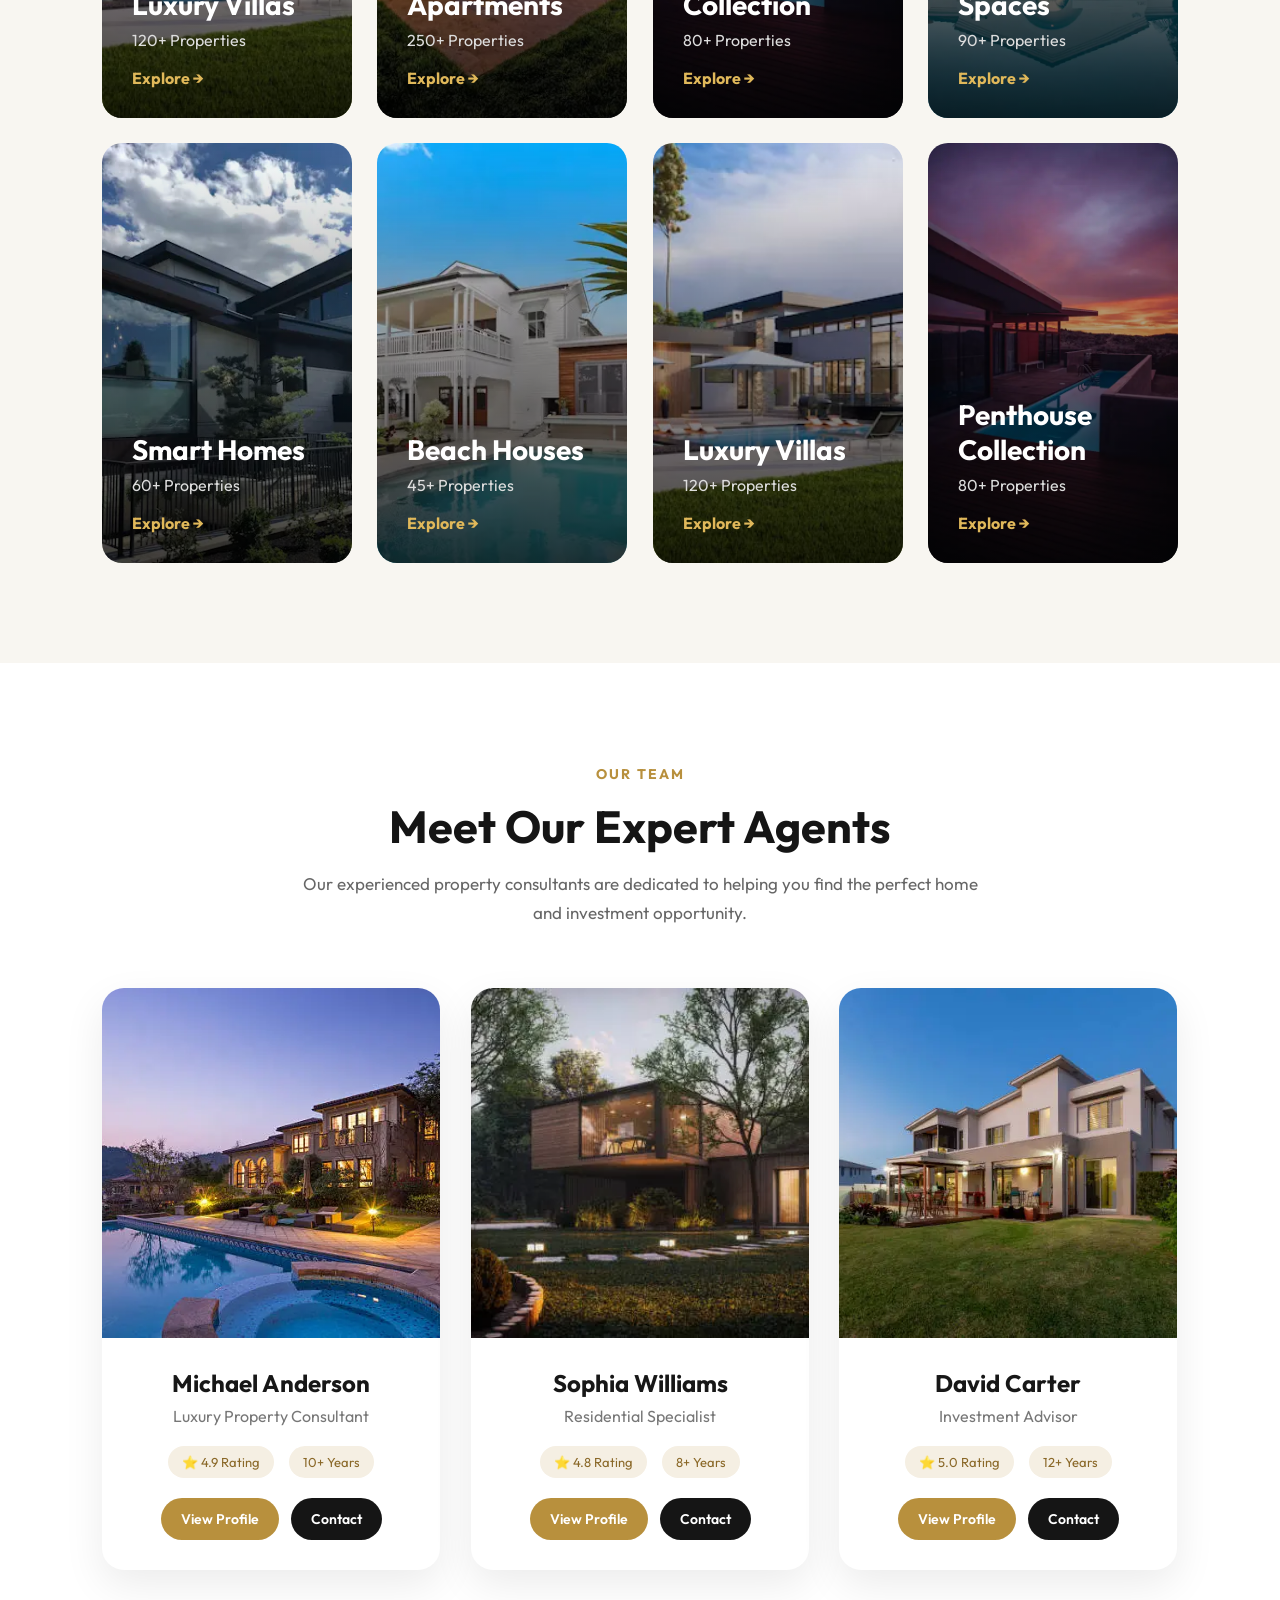
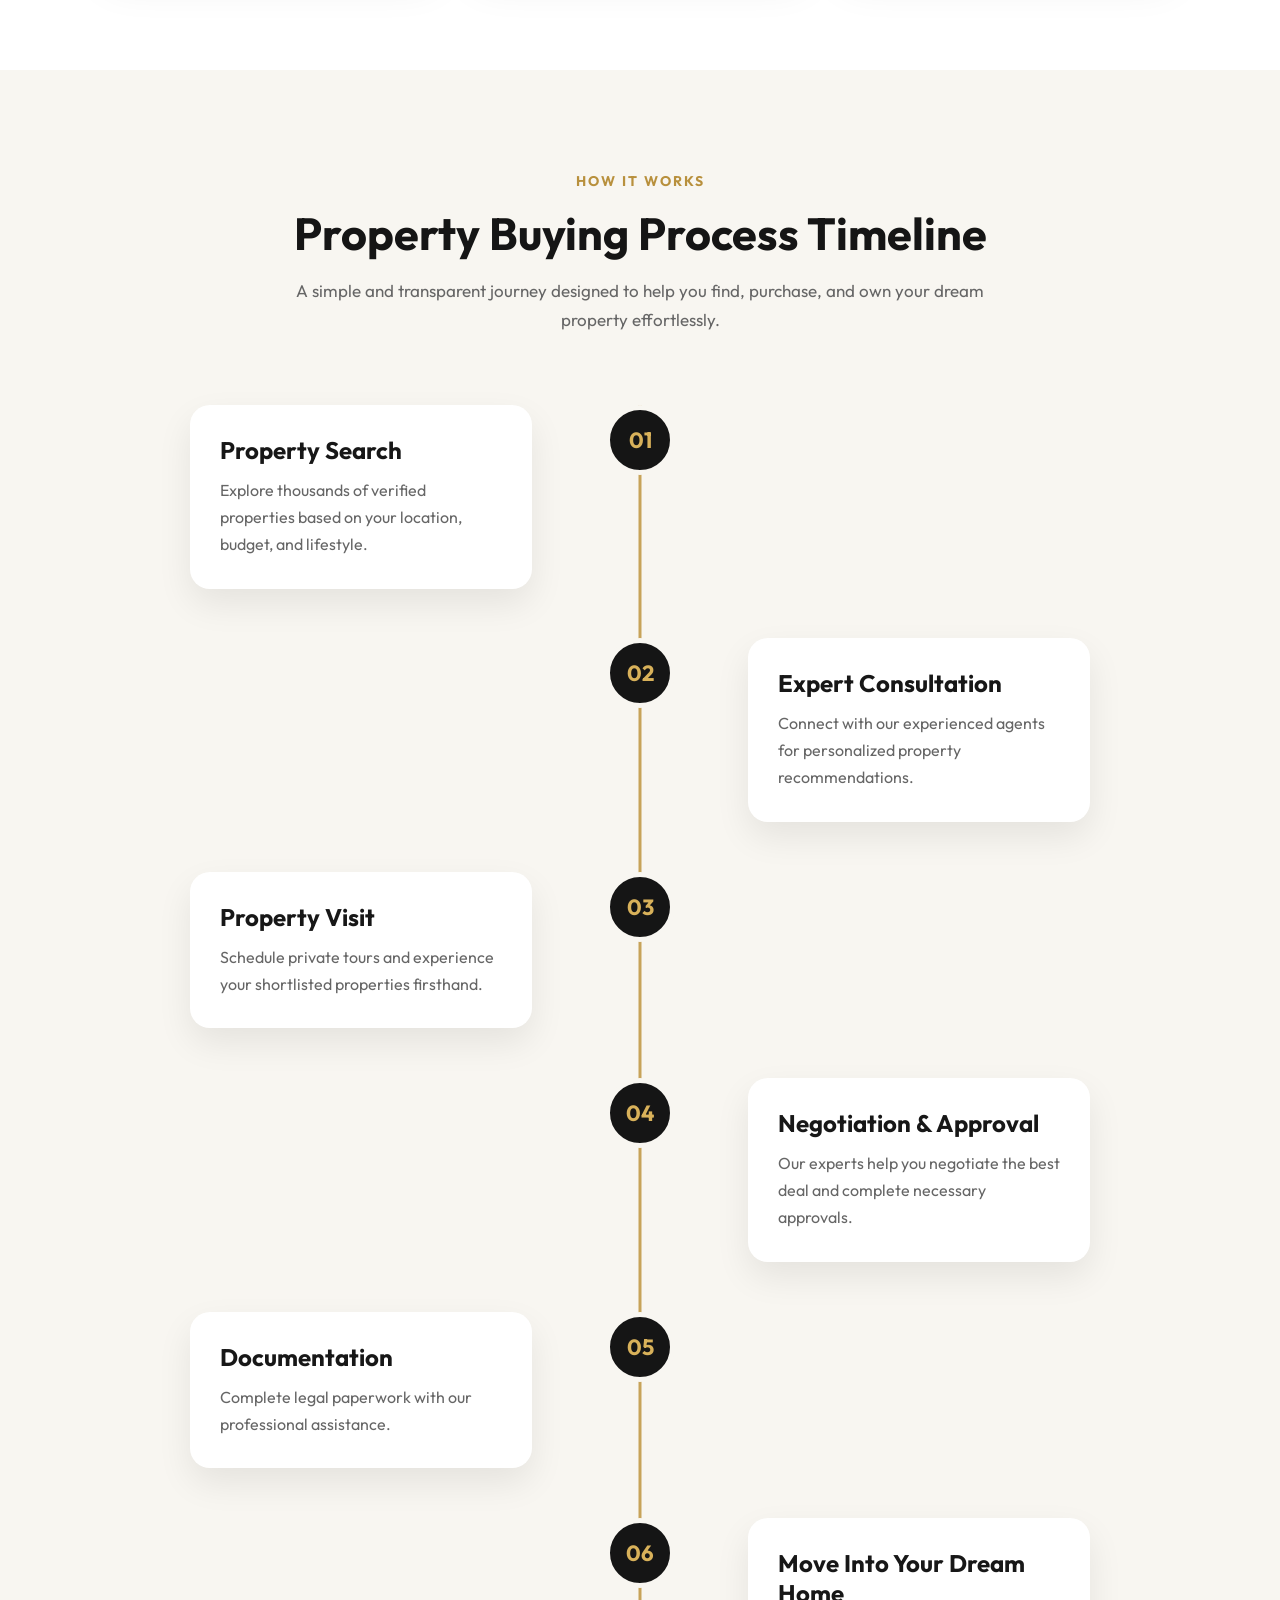
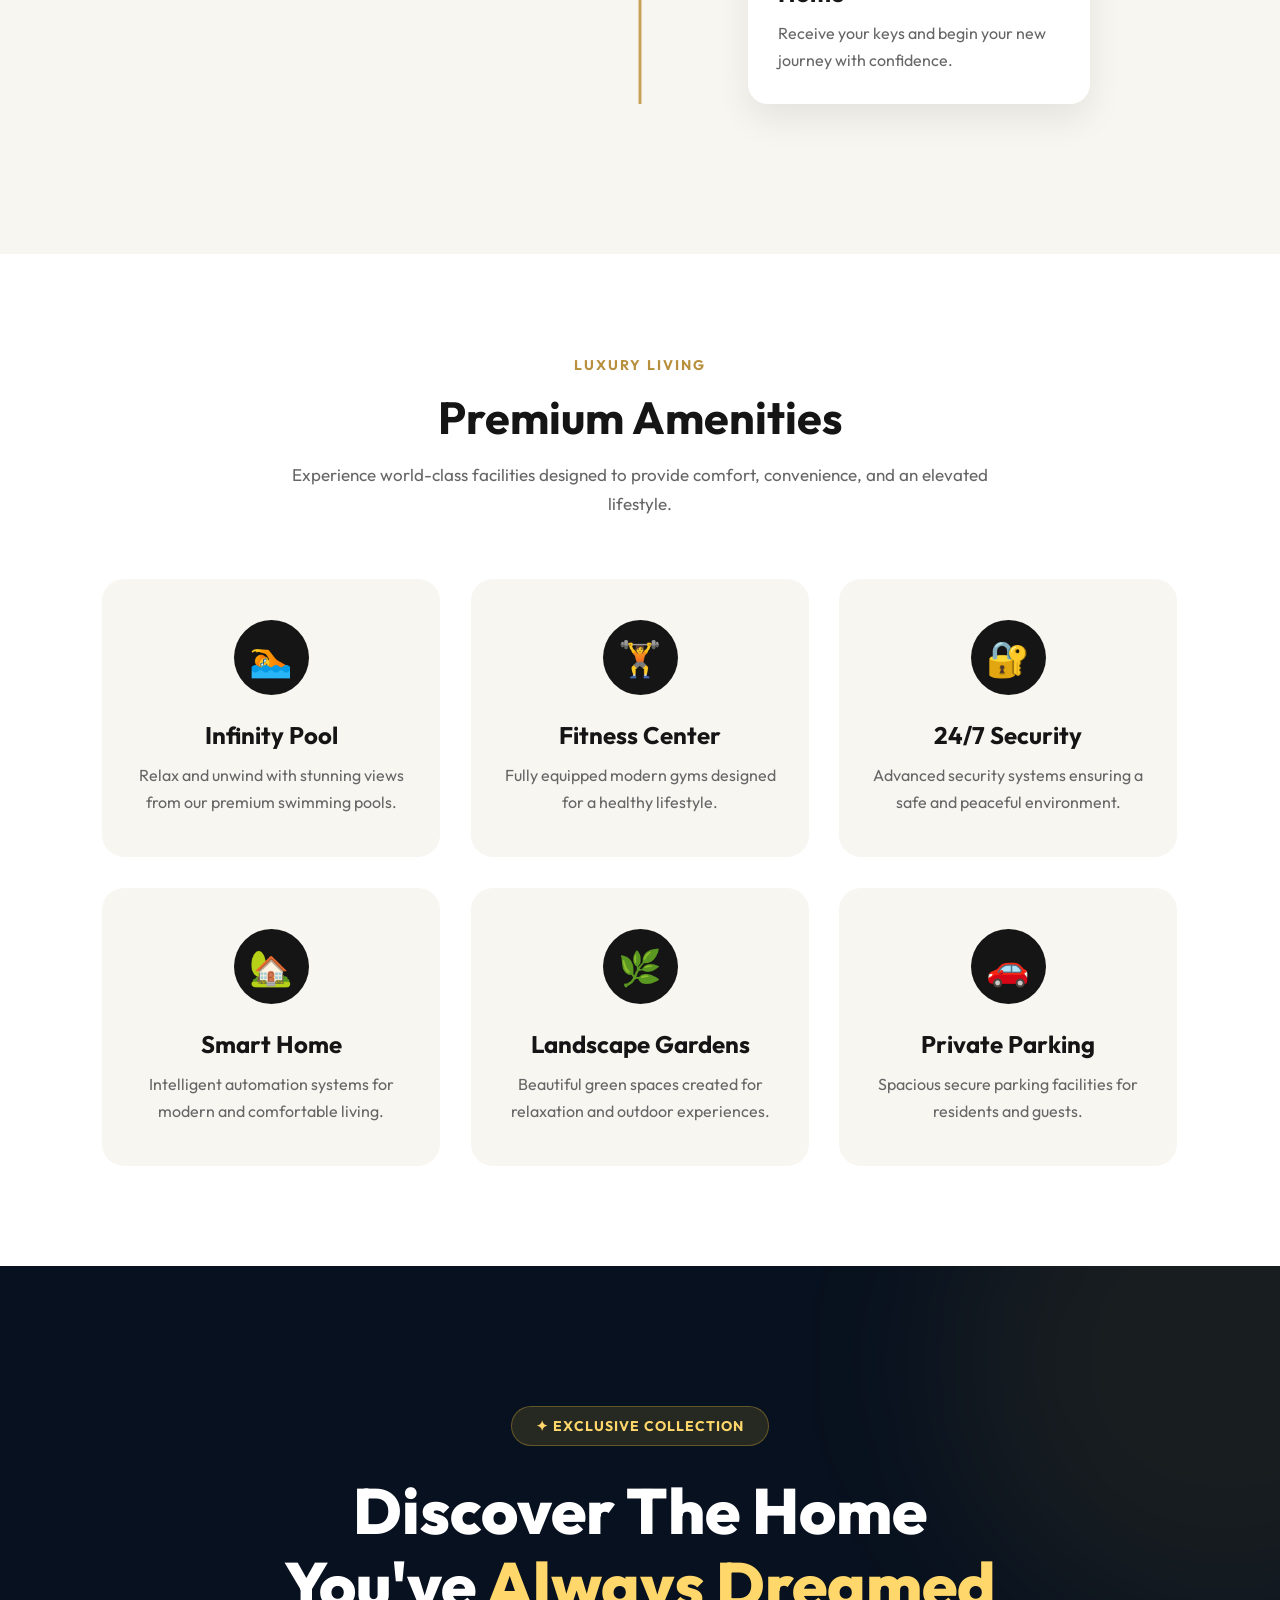
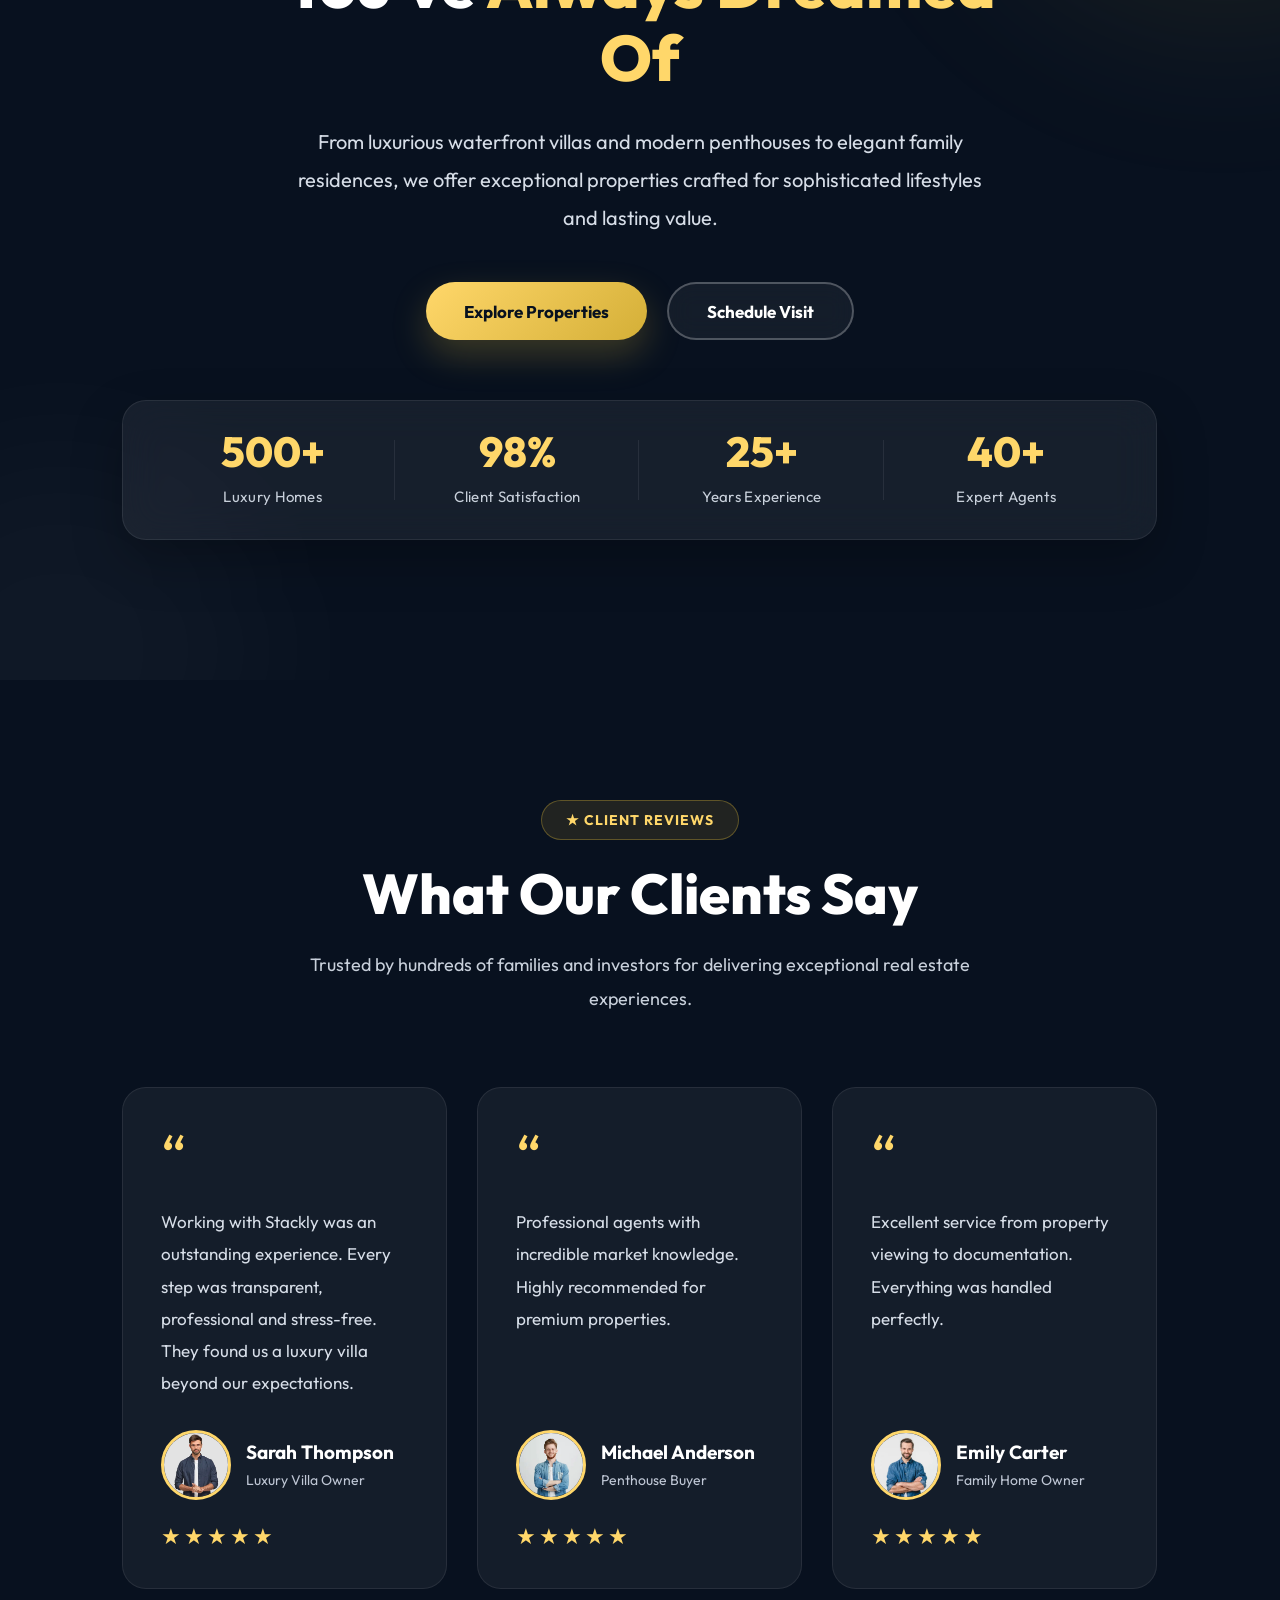
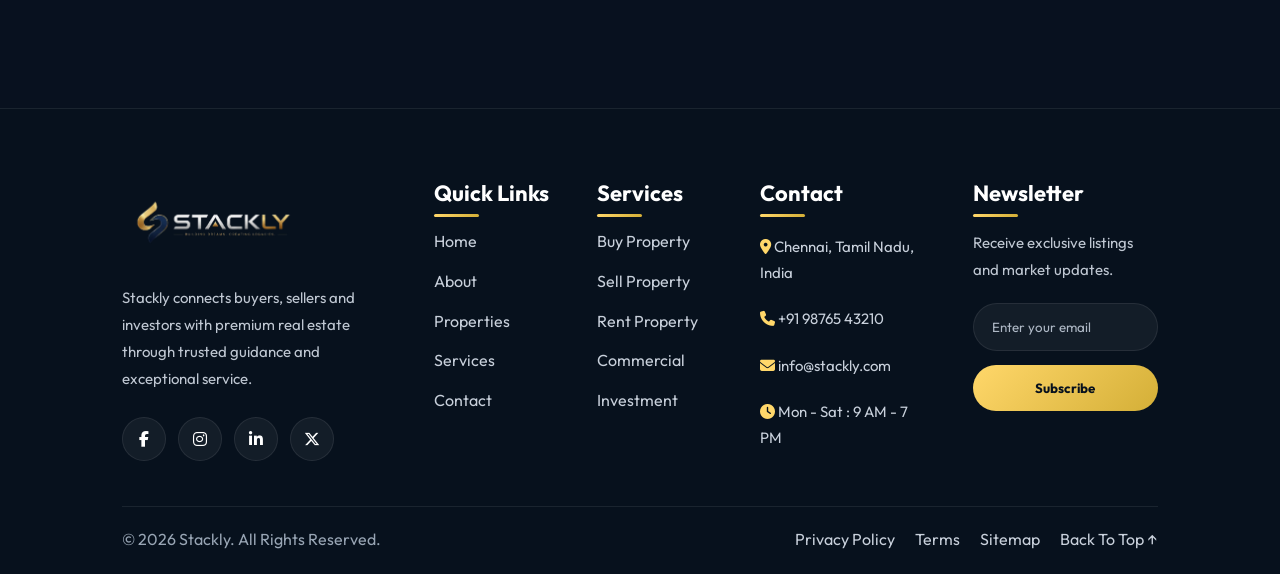
==== commit 19a5663b: "bugs-fix1" ====
--- a/index.html
+++ b/index.html
@@ -1,73 +1,58 @@
-<!DOCTYPE html>
+<!doctype html>
 <html lang="en">
-<head>
-    <meta charset="UTF-8">
-    <meta name="viewport" content="width=device-width, initial-scale=1.0">
-    <link rel="stylesheet" href="css/home.css">
-    <link rel="stylesheet" href="css/global.css">
-    <link rel="stylesheet" href="auth/auth.css">
+  <head>
+    <meta charset="UTF-8" />
+    <meta name="viewport" content="width=device-width, initial-scale=1.0" />
+    <link rel="stylesheet" href="css/home.css" />
+    <link rel="stylesheet" href="css/global.css" />
+    <link rel="stylesheet" href="auth/auth.css" />
     <link
       rel="stylesheet"
       href="https://cdnjs.cloudflare.com/ajax/libs/font-awesome/6.5.1/css/all.min.css"
     />
     <title>Document</title>
-</head>
-<body>
-
+  </head>
+  <body>
     <div id="auth-container"></div>
 
     <!-- ========= UNIQUE FLOATING PILL NAVBAR ========= -->
-<header class="nav-wrap">
-
-    <nav class="nav-pill">
-
+    <header class="nav-wrap">
+      <nav class="nav-pill">
         <a href="index.html" class="brand">
-
-            <img src="images/logo-image.webp" alt="Stackly" class="brand-logo">
-
+          <img src="images/logo.webp" alt="Stackly" class="brand-logo" />
         </a>
 
         <!-- Desktop Menu -->
 
         <ul class="nav-links">
-
-            <li><a href="index.html" class="active">Home</a></li>
-
-            <li><a href="properties.html">Properties</a></li>
-
-            <li><a href="services.html">Services</a></li>
-
-            <li><a href="about.html">About</a></li>
-
-            <li><a href="contact.html">Contact</a></li>
-
+          <li><a href="index.html" class="active">Home</a></li>
+
+          <li><a href="properties.html">Properties</a></li>
+
+          <li><a href="services.html">Services</a></li>
+
+          <li><a href="about.html">About</a></li>
+
+          <li><a href="contact.html">Contact</a></li>
         </ul>
 
-        <a class="nav-cta" onclick="openAuth()">
-
-            Book a Tour →
-
-        </a>
+        <a class="nav-cta" onclick="openAuth()"> Book a Tour → </a>
 
         <!-- Burger -->
 
         <button class="burger" id="burger">
-
-            <span></span>
-
-            <span></span>
-
-            <span></span>
-
+          <span></span>
+
+          <span></span>
+
+          <span></span>
         </button>
-
-    </nav>
-
-    <!-- Mobile Menu -->
-
-    <div class="mobile-menu" id="mobileMenu">
-
-        <a href="index.html">Home</a>
+      </nav>
+
+      <!-- Mobile Menu -->
+
+      <div class="mobile-menu" id="mobileMenu">
+        <a href="index.html" class="active">Home</a>
 
         <a href="properties.html">Properties</a>
 
@@ -77,75 +62,78 @@
 
         <a href="contact.html">Contact</a>
 
-        <button class="mobile-btn" onclick="openAuth()">
-            Book a Tour →
-        </button>
-
-<div class="mobile-contact">
-
-    <h5>Contact</h5>
-
-    <a href="tel:+919876543210">
-        <i class="fa-solid fa-phone"></i>
-        +91 98765 43210
-    </a>
-
-    <a href="mailto:info@estella.com">
-        <i class="fa-solid fa-envelope"></i>
-        info@estella.com
-    </a>
-
-    <p>
-        <i class="fa-solid fa-location-dot"></i>
-        Chennai, Tamil Nadu
-    </p>
-
-</div>
-
-    </div>
-
-</header>
-
-<!-- section-1 -->
-  <section class="hero">
-    <div class="hero__bg" aria-hidden="true"></div>
-    <div class="hero__content">
-      <p class="eyebrow reveal-left">Est. attention to detail</p>
-      <h1 class="reveal-right">Property, <em>precisely</em> observed.</h1>
-      <p class="hero__sub reveal-up">We look longer, harder, closer &mdash; so the home you choose has nothing left to discover after you move in.</p>
-
-      <form class="search reveal-pop" id="searchForm">
-        <div class="search__field">
-          <label for="loc">Location</label>
-          <input type="text" id="loc" placeholder="City, neighbourhood, postcode">
-        </div>
-        <div class="search__field">
-          <label for="type">Type</label>
-          <select id="type">
-            <option>Any type</option>
-            <option>House</option>
-            <option>Apartment</option>
-            <option>Loft</option>
-            <option>Land</option>
-          </select>
-        </div>
-        <div class="search__field">
-          <label for="budget">Budget</label>
-          <select id="budget">
-            <option>Any budget</option>
-            <option>Under $300k</option>
-            <option>$300k &ndash; $600k</option>
-            <option>$600k &ndash; $1M</option>
-            <option>$1M+</option>
-          </select>
-        </div>
-        <button type="submit" onclick="window.location.href = 'error.html'">Search homes</button>
-      </form>
-    </div>
-  </section>
-
-<!-- section-2 -->
-  <!-- <section class="stats">
+        <button class="mobile-btn" onclick="openAuth()">Book a Tour →</button>
+
+        <div class="mobile-contact">
+          <h5>Contact</h5>
+
+          <a href="tel:+919876543210">
+            <i class="fa-solid fa-phone"></i>
+            +91 98765 43210
+          </a>
+
+          <a href="mailto:info@estella.com">
+            <i class="fa-solid fa-envelope"></i>
+            info@estella.com
+          </a>
+
+          <p>
+            <i class="fa-solid fa-location-dot"></i>
+            Chennai, Tamil Nadu
+          </p>
+        </div>
+      </div>
+    </header>
+
+    <!-- section-1 -->
+    <section class="hero">
+      <div class="hero__bg" aria-hidden="true"></div>
+      <div class="hero__content">
+        <p class="eyebrow reveal-left">Est. attention to detail</p>
+        <h1 class="reveal-right">Property, <em>precisely</em> observed.</h1>
+        <p class="hero__sub reveal-up">
+          We look longer, harder, closer &mdash; so the home you choose has
+          nothing left to discover after you move in.
+        </p>
+
+        <form class="search reveal-pop" id="searchForm">
+          <div class="search__field">
+            <label for="loc">Location</label>
+            <input
+              type="text"
+              id="loc"
+              placeholder="City, neighbourhood, postcode"
+            />
+          </div>
+          <div class="search__field">
+            <label for="type">Type</label>
+            <select id="type">
+              <option>Any type</option>
+              <option>House</option>
+              <option>Apartment</option>
+              <option>Loft</option>
+              <option>Land</option>
+            </select>
+          </div>
+          <div class="search__field">
+            <label for="budget">Budget</label>
+            <select id="budget">
+              <option>Any budget</option>
+              <option>Under $300k</option>
+              <option>$300k &ndash; $600k</option>
+              <option>$600k &ndash; $1M</option>
+              <option>$1M+</option>
+            </select>
+          </div>
+          <button type="submit" onclick="window.location.href = 'error.html'">
+            Search homes
+          </button>
+        </form>
+      </div>
+    </section>
+
+    <!-- section-2 -->
+    <!-- <section class="stats">
     <div class="stats__grid">
       <div class="stat"><span class="stat__num" data-target="412">0</span><span class="stat__label">Homes sold this year</span></div>
       <div class="stat"><span class="stat__num" data-target="98">0</span><span class="stat__label">Client satisfaction %</span></div>
@@ -154,1516 +142,1011 @@
     </div>
   </section> -->
 
-<!-- section-3 -->
-<!-- ===========================
+    <!-- section-3 -->
+    <!-- ===========================
      Featured Luxury Properties
 ============================ -->
 
-<section class="featured-properties">
-
-    <div class="container">
-
+    <section class="featured-properties">
+      <div class="container">
         <!-- Heading -->
 
         <div class="section-header">
-
-            <span class="section-tag reveal-left">
-                Premium Collection
-            </span>
-
-            <h2 class="reveal-right">
-                Featured Luxury Properties
+          <span class="section-tag reveal-left"> Premium Collection </span>
+
+          <h2 class="reveal-right">Featured Luxury Properties</h2>
+
+          <p class="reveal-up">
+            Discover our handpicked collection of premium homes, apartments, and
+            villas designed for luxurious living.
+          </p>
+        </div>
+
+        <!-- Filter Buttons -->
+
+        <div class="property-filter reveal-left">
+          <button class="active">All</button>
+
+          <button>Villas</button>
+
+          <button>Apartments</button>
+
+          <button>Penthouses</button>
+
+          <button>Commercial</button>
+        </div>
+
+        <!-- Property Grid -->
+
+        <div class="property-grid">
+          <!-- CARD 1 -->
+
+          <div class="property-card reveal-pop">
+            <div class="property-image">
+              <img src="images/img-11.webp" alt="Luxury Villa" />
+
+              <span class="property-badge"> Featured </span>
+
+              <button
+                class="wishlist"
+                onclick="window.location.href = 'error.html'"
+              >
+                ❤
+              </button>
+            </div>
+
+            <div class="property-content">
+              <h3>$1,250,000</h3>
+
+              <h4>Modern Glass Villa</h4>
+
+              <p class="location">📍 Beverly Hills, California</p>
+
+              <div class="property-info">
+                <span>🛏 5 Beds</span>
+
+                <span>🛁 4 Baths</span>
+
+                <span>📐 5200 sqft</span>
+              </div>
+
+              <a href="error.html" class="property-btn"> View Details → </a>
+            </div>
+          </div>
+
+          <!-- CARD 2 -->
+
+          <div class="property-card reveal-pop">
+            <div class="property-image">
+              <img src="images/img10.webp" alt="Penthouse" />
+
+              <span class="property-badge"> New </span>
+
+              <button
+                class="wishlist"
+                onclick="window.location.href = 'error.html'"
+              >
+                ❤
+              </button>
+            </div>
+
+            <div class="property-content">
+              <h3>$2,850,000</h3>
+
+              <h4>Luxury Penthouse</h4>
+
+              <p class="location">📍 Manhattan, New York</p>
+
+              <div class="property-info">
+                <span>🛏 4 Beds</span>
+
+                <span>🛁 3 Baths</span>
+
+                <span>📐 4200 sqft</span>
+              </div>
+
+              <a href="error.html" class="property-btn"> View Details → </a>
+            </div>
+          </div>
+
+          <!-- CARD 3 -->
+
+          <div class="property-card reveal-pop">
+            <div class="property-image">
+              <img src="images/img13.webp" alt="Beach House" />
+
+              <span class="property-badge"> Hot Deal </span>
+
+              <button
+                class="wishlist"
+                onclick="window.location.href = 'error.html'"
+              >
+                ❤
+              </button>
+            </div>
+
+            <div class="property-content">
+              <h3>$3,900,000</h3>
+
+              <h4>Beachfront Mansion</h4>
+
+              <p class="location">📍 Malibu, California</p>
+
+              <div class="property-info">
+                <span>🛏 6 Beds</span>
+
+                <span>🛁 6 Baths</span>
+
+                <span>📐 6900 sqft</span>
+              </div>
+
+              <a href="error.html" class="property-btn"> View Details → </a>
+            </div>
+          </div>
+
+          <!-- CARD 4 -->
+
+          <div class="property-card reveal-pop">
+            <div class="property-image">
+              <img src="images/img3.webp" alt="Apartment" />
+
+              <span class="property-badge"> Sale </span>
+
+              <button
+                class="wishlist"
+                onclick="window.location.href = 'error.html'"
+              >
+                ❤
+              </button>
+            </div>
+
+            <div class="property-content">
+              <h3>$890,000</h3>
+
+              <h4>Skyline Apartment</h4>
+
+              <p class="location">📍 Dubai Marina</p>
+
+              <div class="property-info">
+                <span>🛏 3 Beds</span>
+
+                <span>🛁 2 Baths</span>
+
+                <span>📐 2200 sqft</span>
+              </div>
+
+              <a href="error.html" class="property-btn"> View Details → </a>
+            </div>
+          </div>
+
+          <!-- CARD 5 -->
+
+          <div class="property-card reveal-pop">
+            <div class="property-image">
+              <img src="images/villa20.webp" alt="Farm House" />
+
+              <span class="property-badge"> Luxury </span>
+
+              <button
+                class="wishlist"
+                onclick="window.location.href = 'error.html'"
+              >
+                ❤
+              </button>
+            </div>
+
+            <div class="property-content">
+              <h3>$1,850,000</h3>
+
+              <h4>Hill View Estate</h4>
+
+              <p class="location">📍 Aspen, Colorado</p>
+
+              <div class="property-info">
+                <span>🛏 5 Beds</span>
+
+                <span>🛁 5 Baths</span>
+
+                <span>📐 5600 sqft</span>
+              </div>
+
+              <a href="error.html" class="property-btn"> View Details → </a>
+            </div>
+          </div>
+
+          <!-- CARD 6 -->
+
+          <div class="property-card reveal-pop">
+            <div class="property-image">
+              <img src="images/villa21.webp" alt="Smart Home" />
+
+              <span class="property-badge"> Premium </span>
+
+              <button
+                class="wishlist"
+                onclick="window.location.href = 'error.html'"
+              >
+                ❤
+              </button>
+            </div>
+
+            <div class="property-content">
+              <h3>$1,420,000</h3>
+
+              <h4>Smart Family Home</h4>
+
+              <p class="location">📍 Miami, Florida</p>
+
+              <div class="property-info">
+                <span>🛏 4 Beds</span>
+
+                <span>🛁 3 Baths</span>
+
+                <span>📐 4100 sqft</span>
+              </div>
+
+              <a href="error.html" class="property-btn"> View Details → </a>
+            </div>
+          </div>
+
+        </div>
+
+        <!-- Button -->
+
+        <div class="property-footer">
+          <a href="error.html" class="load-btn"> Browse All Properties → </a>
+        </div>
+      </div>
+    </section>
+
+    <!-- section-4 -->
+    <!-- ========================================= -->
+    <!--            WHY CHOOSE US                  -->
+    <!-- ========================================= -->
+
+    <section class="why-section">
+      <div class="container">
+        <div class="why-grid">
+          <!-- LEFT -->
+
+          <div class="why-content">
+            <span class="section-badge reveal-right"> Why Choose Us </span>
+
+            <h2 class="reveal-left">
+              Experience Luxury Living with
+              <span>Trusted Real Estate Experts</span>
             </h2>
 
-            <p class="reveal-up">
-                Discover our handpicked collection of premium homes,
-                apartments, and villas designed for luxurious living.
+            <p class="why-description reveal-up">
+              We don't simply help you buy a property—we help you discover the
+              perfect place to build your future. Our team combines market
+              expertise, transparency, and personalized service to deliver an
+              exceptional real estate experience.
             </p>
 
-        </div>
-
-        <!-- Filter Buttons -->
-
-        <div class="property-filter reveal-left">
-
-            <button class="active">
-                All
-            </button>
-
-            <button>
-                Villas
-            </button>
-
-            <button>
-                Apartments
-            </button>
-
-            <button>
-                Penthouses
-            </button>
-
-            <button>
-                Commercial
-            </button>
-
-        </div>
-
-        <!-- Property Grid -->
-
-        <div class="property-grid">
-
-            <!-- CARD 1 -->
-
-            <div class="property-card reveal-pop">
-
-                <div class="property-image">
-
-                    <img src="images/img-11.webp" alt="Luxury Villa">
-
-                    <span class="property-badge">
-                        Featured
-                    </span>
-
-                    <button class="wishlist" onclick="window.location.href = 'error.html'">
-                        ❤
-                    </button>
-
+            <!-- FEATURES -->
+
+            <div class="why-cards">
+              <!-- Card -->
+
+              <div class="why-card reveal-pop">
+                <div class="why-icon">🏠</div>
+
+                <div>
+                  <h3>Verified Properties</h3>
+
+                  <p>
+                    Every listing is carefully verified to ensure complete legal
+                    transparency and quality.
+                  </p>
                 </div>
-
-                <div class="property-content">
-
-                    <h3>$1,250,000</h3>
-
-                    <h4>Modern Glass Villa</h4>
-
-                    <p class="location">
-                        📍 Beverly Hills, California
-                    </p>
-
-                    <div class="property-info">
-
-                        <span>🛏 5 Beds</span>
-
-                        <span>🛁 4 Baths</span>
-
-                        <span>📐 5200 sqft</span>
-
-                    </div>
-
-                    <a href="error.html" class="property-btn">
-                        View Details →
-                    </a>
-
+              </div>
+
+              <!-- Card -->
+
+              <div class="why-card reveal-pop">
+                <div class="why-icon">👨‍💼</div>
+
+                <div>
+                  <h3>Expert Advisors</h3>
+
+                  <p>
+                    Our experienced consultants guide you through every step of
+                    buying your dream property.
+                  </p>
                 </div>
-
-            </div>
-
-            <!-- CARD 2 -->
-
-            <div class="property-card reveal-pop">
-
-                <div class="property-image">
-
-                    <img src="images/img10.webp" alt="Penthouse">
-
-                    <span class="property-badge">
-                        New
-                    </span>
-
-                    <button class="wishlist" onclick="window.location.href = 'error.html'">
-                        ❤
-                    </button>
-
+              </div>
+
+              <!-- Card -->
+
+              <div class="why-card reveal-pop">
+                <div class="why-icon">📍</div>
+
+                <div>
+                  <h3>Prime Locations</h3>
+
+                  <p>
+                    Explore premium homes in highly desirable neighbourhoods
+                    with excellent connectivity.
+                  </p>
                 </div>
-
-                <div class="property-content">
-
-                    <h3>$2,850,000</h3>
-
-                    <h4>Luxury Penthouse</h4>
-
-                    <p class="location">
-                        📍 Manhattan, New York
-                    </p>
-
-                    <div class="property-info">
-
-                        <span>🛏 4 Beds</span>
-
-                        <span>🛁 3 Baths</span>
-
-                        <span>📐 4200 sqft</span>
-
-                    </div>
-
-                    <a href="error.html" class="property-btn">
-                        View Details →
-                    </a>
-
+              </div>
+
+              <!-- Card -->
+
+              <div class="why-card reveal-pop">
+                <div class="why-icon">📑</div>
+
+                <div>
+                  <h3>Transparent Process</h3>
+
+                  <p>
+                    From paperwork to possession, every transaction is handled
+                    honestly and professionally.
+                  </p>
                 </div>
-
-            </div>
-
-            <!-- CARD 3 -->
-
-            <div class="property-card reveal-pop">
-
-                <div class="property-image">
-
-                    <img src="images/img13.webp" alt="Beach House">
-
-                    <span class="property-badge">
-                        Hot Deal
-                    </span>
-
-                    <button class="wishlist" onclick="window.location.href = 'error.html'">
-                        ❤
-                    </button>
-
-                </div>
-
-                <div class="property-content">
-
-                    <h3>$3,900,000</h3>
-
-                    <h4>Beachfront Mansion</h4>
-
-                    <p class="location">
-                        📍 Malibu, California
-                    </p>
-
-                    <div class="property-info">
-
-                        <span>🛏 6 Beds</span>
-
-                        <span>🛁 6 Baths</span>
-
-                        <span>📐 6900 sqft</span>
-
-                    </div>
-
-                    <a href="error.html" class="property-btn">
-                        View Details →
-                    </a>
-
-                </div>
-
-            </div>
-
-            <!-- CARD 4 -->
-
-            <div class="property-card reveal-pop">
-
-                <div class="property-image">
-
-                    <img src="images/img3.webp" alt="Apartment">
-
-                    <span class="property-badge">
-                        Sale
-                    </span>
-
-                    <button class="wishlist" onclick="window.location.href = 'error.html'">
-                        ❤
-                    </button>
-
-                </div>
-
-                <div class="property-content">
-
-                    <h3>$890,000</h3>
-
-                    <h4>Skyline Apartment</h4>
-
-                    <p class="location">
-                        📍 Dubai Marina
-                    </p>
-
-                    <div class="property-info">
-
-                        <span>🛏 3 Beds</span>
-
-                        <span>🛁 2 Baths</span>
-
-                        <span>📐 2200 sqft</span>
-
-                    </div>
-
-                    <a href="error.html" class="property-btn">
-                        View Details →
-                    </a>
-
-                </div>
-
-            </div>
-
-            <!-- CARD 5 -->
-
-            <div class="property-card reveal-pop">
-
-                <div class="property-image">
-
-                    <img src="images/villa20.webp" alt="Farm House">
-
-                    <span class="property-badge">
-                        Luxury
-                    </span>
-
-                    <button class="wishlist" onclick="window.location.href = 'error.html'">
-                        ❤
-                    </button>
-
-                </div>
-
-                <div class="property-content">
-
-                    <h3>$1,850,000</h3>
-
-                    <h4>Hill View Estate</h4>
-
-                    <p class="location">
-                        📍 Aspen, Colorado
-                    </p>
-
-                    <div class="property-info">
-
-                        <span>🛏 5 Beds</span>
-
-                        <span>🛁 5 Baths</span>
-
-                        <span>📐 5600 sqft</span>
-
-                    </div>
-
-                    <a href="error.html" class="property-btn">
-                        View Details →
-                    </a>
-
-                </div>
-
-            </div>
-
-            <!-- CARD 6 -->
-
-            <div class="property-card reveal-pop">
-
-                <div class="property-image">
-
-                    <img src="images/villa21.webp" alt="Smart Home">
-
-                    <span class="property-badge">
-                        Premium
-                    </span>
-
-                    <button class="wishlist" onclick="window.location.href = 'error.html'">
-                        ❤
-                    </button>
-
-                </div>
-
-                <div class="property-content">
-
-                    <h3>$1,420,000</h3>
-
-                    <h4>Smart Family Home</h4>
-
-                    <p class="location">
-                        📍 Miami, Florida
-                    </p>
-
-                    <div class="property-info">
-
-                        <span>🛏 4 Beds</span>
-
-                        <span>🛁 3 Baths</span>
-
-                        <span>📐 4100 sqft</span>
-
-                    </div>
-
-                    <a href="error.html" class="property-btn">
-                        View Details →
-                    </a>
-
-                </div>
-
-            </div>
-
-        </div>
-
-        <!-- Button -->
-
-        <div class="property-footer">
-
-            <a href="error.html" class="load-btn">
-
-                Browse All Properties →
-
-            </a>
-
-        </div>
-
-    </div>
-
-</section>
-
-<!-- section-4 -->
-<!-- ========================================= -->
-<!--            WHY CHOOSE US                  -->
-<!-- ========================================= -->
-
-<section class="why-section">
-
-    <div class="container">
-
-        <div class="why-grid">
-
-            <!-- LEFT -->
-
-            <div class="why-content">
-
-                <span class="section-badge reveal-right">
-                    Why Choose Us
-                </span>
-
-                <h2 class="reveal-left">
-                    Experience Luxury Living with
-                    <span>Trusted Real Estate Experts</span>
-                </h2>
-
-                <p class="why-description reveal-up">
-
-                    We don't simply help you buy a property—we help you
-                    discover the perfect place to build your future.
-                    Our team combines market expertise, transparency,
-                    and personalized service to deliver an exceptional
-                    real estate experience.
-
-                </p>
-
-                <!-- FEATURES -->
-
-                <div class="why-cards">
-
-                    <!-- Card -->
-
-                    <div class="why-card reveal-pop">
-
-                        <div class="why-icon">
-                            🏠
-                        </div>
-
-                        <div>
-
-                            <h3>Verified Properties</h3>
-
-                            <p>
-
-                                Every listing is carefully verified
-                                to ensure complete legal transparency
-                                and quality.
-
-                            </p>
-
-                        </div>
-
-                    </div>
-
-                    <!-- Card -->
-
-                    <div class="why-card reveal-pop">
-
-                        <div class="why-icon">
-                            👨‍💼
-                        </div>
-
-                        <div>
-
-                            <h3>Expert Advisors</h3>
-
-                            <p>
-
-                                Our experienced consultants guide
-                                you through every step of buying
-                                your dream property.
-
-                            </p>
-
-                        </div>
-
-                    </div>
-
-                    <!-- Card -->
-
-                    <div class="why-card reveal-pop">
-
-                        <div class="why-icon">
-                            📍
-                        </div>
-
-                        <div>
-
-                            <h3>Prime Locations</h3>
-
-                            <p>
-
-                                Explore premium homes in highly
-                                desirable neighbourhoods with
-                                excellent connectivity.
-
-                            </p>
-
-                        </div>
-
-                    </div>
-
-                    <!-- Card -->
-
-                    <div class="why-card reveal-pop">
-
-                        <div class="why-icon">
-                            📑
-                        </div>
-
-                        <div>
-
-                            <h3>Transparent Process</h3>
-
-                            <p>
-
-                                From paperwork to possession,
-                                every transaction is handled
-                                honestly and professionally.
-
-                            </p>
-
-                        </div>
-
-                    </div>
-
-                </div>
-
-                <a href="error.html" class="why-btn">
-
-                    Explore More →
-
-                </a>
-
-            </div>
-
-            <!-- RIGHT -->
-
-            <div class="why-image reveal-pop">
-
-                <img src="images/villa22.webp" alt="Luxury Property">
-
-                <!-- Floating Card -->
-
-                <div class="floating-card card-one">
-
-                    <h3>500+</h3>
-
-                    <p>Luxury Homes Sold</p>
-
-                </div>
-
-                <!-- Floating Card -->
-
-                <div class="floating-card card-two">
-
-                    <h3>98%</h3>
-
-                    <p>Happy Clients</p>
-
-                </div>
-
-                <!-- Floating Card -->
-
-                <div class="floating-card card-three">
-
-                    <h3>25+</h3>
-
-                    <p>Years Experience</p>
-
-                </div>
-
-            </div>
-
-        </div>
-
-    </div>
-
-</section>
-
-<!-- section-5 -->
-<section class="property-category">
-
-    <div class="category-header">
+              </div>
+            </div>
+
+            <a href="error.html" class="why-btn"> Explore More → </a>
+          </div>
+
+          <!-- RIGHT -->
+
+          <div class="why-image reveal-pop">
+            <img src="images/villa22.webp" alt="Luxury Property" />
+
+            <!-- Floating Card -->
+
+            <div class="floating-card card-one">
+              <h3>500+</h3>
+
+              <p>Luxury Homes Sold</p>
+            </div>
+
+            <!-- Floating Card -->
+
+            <div class="floating-card card-two">
+              <h3>98%</h3>
+
+              <p>Happy Clients</p>
+            </div>
+
+            <!-- Floating Card -->
+
+            <div class="floating-card card-three">
+              <h3>25+</h3>
+
+              <p>Years Experience</p>
+            </div>
+          </div>
+        </div>
+      </div>
+    </section>
+
+    <!-- section-5 -->
+    <section class="property-category">
+      <div class="category-header">
         <span class="reveal-left">Property Categories</span>
         <h2 class="reveal-right">Explore Properties by Category</h2>
         <p class="reveal-up">
-            Discover exceptional properties designed for every lifestyle,
-            from luxury villas to modern urban apartments.
+          Discover exceptional properties designed for every lifestyle, from
+          luxury villas to modern urban apartments.
         </p>
-    </div>
-
-
-    <div class="category-grid">
-
+      </div>
+
+      <div class="category-grid">
         <div class="category-card reveal-pop">
-
-            <img 
-            src="images/villa23.webp"
-            alt="Luxury Villa">
-
-            <div class="category-overlay">
-                <h3>Luxury Villas</h3>
-                <p>120+ Properties</p>
-                <a href="error.html">Explore →</a>
-            </div>
-
-        </div>
-
-
+          <img src="images/villa23.webp" alt="Luxury Villa" />
+
+          <div class="category-overlay">
+            <h3>Luxury Villas</h3>
+            <p>120+ Properties</p>
+            <a href="error.html">Explore →</a>
+          </div>
+        </div>
 
         <div class="category-card reveal-pop">
-
-            <img 
-            src="images/villa24.webp"
-            alt="Premium Apartments">
-
-            <div class="category-overlay">
-                <h3>Premium Apartments</h3>
-                <p>250+ Properties</p>
-                <a href="error.html">Explore →</a>
-            </div>
-
-        </div>
-
-
+          <img src="images/villa24.webp" alt="Premium Apartments" />
+
+          <div class="category-overlay">
+            <h3>Premium Apartments</h3>
+            <p>250+ Properties</p>
+            <a href="error.html">Explore →</a>
+          </div>
+        </div>
 
         <div class="category-card reveal-pop">
-
-            <img 
-            src="images/villa25.webp"
-            alt="Penthouse">
-
-            <div class="category-overlay">
-                <h3>Penthouse Collection</h3>
-                <p>80+ Properties</p>
-                <a href="error.html">Explore →</a>
-            </div>
-
-        </div>
-
-
+          <img src="images/villa25.webp" alt="Penthouse" />
+
+          <div class="category-overlay">
+            <h3>Penthouse Collection</h3>
+            <p>80+ Properties</p>
+            <a href="error.html">Explore →</a>
+          </div>
+        </div>
 
         <div class="category-card reveal-pop">
-
-            <img 
-            src="images/villa26.webp"
-            alt="Commercial Space">
-
-            <div class="category-overlay">
-                <h3>Commercial Spaces</h3>
-                <p>90+ Properties</p>
-                <a href="error.html">Explore →</a>
-            </div>
-
+          <img src="images/villa26.webp" alt="Commercial Space" />
+
+          <div class="category-overlay">
+            <h3>Commercial Spaces</h3>
+            <p>90+ Properties</p>
+            <a href="error.html">Explore →</a>
+          </div>
         </div>
 
         <div class="category-card reveal-pop">
-
-            <img 
-            src="images/villa27.webp"
-            alt="Smart Homes">
-
-            <div class="category-overlay">
-                <h3>Smart Homes</h3>
-                <p>60+ Properties</p>
-                <a href="error.html">Explore →</a>
-            </div>
-
-        </div>
-
+          <img src="images/villa27.webp" alt="Smart Homes" />
+
+          <div class="category-overlay">
+            <h3>Smart Homes</h3>
+            <p>60+ Properties</p>
+            <a href="error.html">Explore →</a>
+          </div>
+        </div>
 
         <div class="category-card reveal-pop">
-
-            <img 
-            src="images/villa28.webp"
-            alt="Beach House">
-
-            <div class="category-overlay">
-                <h3>Beach Houses</h3>
-                <p>45+ Properties</p>
-                <a href="error.html">Explore →</a>
-            </div>
-
-        </div>
-
-
-    </div>
-
-</section>
-
-<!-- section-6 -->
-<section class="agents-section">
-
-    <div class="agents-header">
-
+          <img src="images/villa28.webp" alt="Beach House" />
+
+          <div class="category-overlay">
+            <h3>Beach Houses</h3>
+            <p>45+ Properties</p>
+            <a href="error.html">Explore →</a>
+          </div>
+        </div>
+
+        <div class="category-card reveal-pop">
+          <img src="images/villa23.webp" alt="Luxury Villa" />
+
+          <div class="category-overlay">
+            <h3>Luxury Villas</h3>
+            <p>120+ Properties</p>
+            <a href="error.html">Explore →</a>
+          </div>
+        </div>
+
+        <div class="category-card reveal-pop">
+          <img src="images/villa25.webp" alt="Penthouse" />
+
+          <div class="category-overlay">
+            <h3>Penthouse Collection</h3>
+            <p>80+ Properties</p>
+            <a href="error.html">Explore →</a>
+          </div>
+        </div>
+
+      </div>
+    </section>
+
+    <!-- section-6 -->
+    <section class="agents-section">
+      <div class="agents-header">
         <span class="reveal-left">Our Team</span>
 
-        <h2 class="reveal-right">
-            Meet Our Expert Agents
-        </h2>
+        <h2 class="reveal-right">Meet Our Expert Agents</h2>
 
         <p class="reveal-up">
-            Our experienced property consultants are dedicated to
-            helping you find the perfect home and investment opportunity.
+          Our experienced property consultants are dedicated to helping you find
+          the perfect home and investment opportunity.
         </p>
-
-    </div>
-
-
-
-    <div class="agents-grid">
-
-
+      </div>
+
+      <div class="agents-grid">
         <div class="agent-card reveal-pop">
-
-            <div class="agent-image">
-
-                <img src="images/villa29.webp"
-                alt="Agent">
-
-            </div>
-
-
-            <div class="agent-info">
-
-                <h3>Michael Anderson</h3>
-
-                <p>Luxury Property Consultant</p>
-
-
-                <div class="agent-meta">
-
-                    <span>
-                        ⭐ 4.9 Rating
-                    </span>
-
-                    <span>
-                        10+ Years
-                    </span>
-
-                </div>
-
-
-                <div class="agent-actions">
-
-                    <a href="error.html">
-                        View Profile
-                    </a>
-
-
-                    <a href="error.html">
-                        Contact
-                    </a>
-
-                </div>
-
-
-            </div>
-
-        </div>
-
-
-
-
+          <div class="agent-image">
+            <img src="images/villa29.webp" alt="Agent" />
+          </div>
+
+          <div class="agent-info">
+            <h3>Michael Anderson</h3>
+
+            <p>Luxury Property Consultant</p>
+
+            <div class="agent-meta">
+              <span> ⭐ 4.9 Rating </span>
+
+              <span> 10+ Years </span>
+            </div>
+
+            <div class="agent-actions">
+              <a href="error.html"> View Profile </a>
+
+              <a href="error.html"> Contact </a>
+            </div>
+          </div>
+        </div>
 
         <div class="agent-card reveal-pop">
-
-
-            <div class="agent-image">
-
-                <img src="images/villa30.webp"
-                alt="Agent">
-
-            </div>
-
-
-
-            <div class="agent-info">
-
-                <h3>Sophia Williams</h3>
-
-                <p>Residential Specialist</p>
-
-
-                <div class="agent-meta">
-
-                    <span>
-                        ⭐ 4.8 Rating
-                    </span>
-
-                    <span>
-                        8+ Years
-                    </span>
-
-                </div>
-
-
-
-                <div class="agent-actions">
-
-                    <a href="error.html">
-                        View Profile
-                    </a>
-
-                    <a href="error.html">
-                        Contact
-                    </a>
-
-                </div>
-
-
-            </div>
-
-
-        </div>
-
-
-
-
-
-
+          <div class="agent-image">
+            <img src="images/villa30.webp" alt="Agent" />
+          </div>
+
+          <div class="agent-info">
+            <h3>Sophia Williams</h3>
+
+            <p>Residential Specialist</p>
+
+            <div class="agent-meta">
+              <span> ⭐ 4.8 Rating </span>
+
+              <span> 8+ Years </span>
+            </div>
+
+            <div class="agent-actions">
+              <a href="error.html"> View Profile </a>
+
+              <a href="error.html"> Contact </a>
+            </div>
+          </div>
+        </div>
 
         <div class="agent-card reveal-pop">
-
-
-            <div class="agent-image">
-
-                <img src="images/villa31.webp"
-                alt="Agent">
-
-            </div>
-
-
-
-            <div class="agent-info">
-
-                <h3>David Carter</h3>
-
-                <p>Investment Advisor</p>
-
-
-                <div class="agent-meta">
-
-                    <span>
-                        ⭐ 5.0 Rating
-                    </span>
-
-
-                    <span>
-                        12+ Years
-                    </span>
-
-                </div>
-
-
-
-                <div class="agent-actions">
-
-                    <a href="error.html">
-                        View Profile
-                    </a>
-
-                    <a href="error.html">
-                        Contact
-                    </a>
-
-                </div>
-
-
-            </div>
-
-
-        </div>
-
-
-    </div>
-
-
-</section>
-
-<!-- section-7 -->
-<section class="buying-process">
-
-    <div class="process-header">
-
+          <div class="agent-image">
+            <img src="images/villa31.webp" alt="Agent" />
+          </div>
+
+          <div class="agent-info">
+            <h3>David Carter</h3>
+
+            <p>Investment Advisor</p>
+
+            <div class="agent-meta">
+              <span> ⭐ 5.0 Rating </span>
+
+              <span> 12+ Years </span>
+            </div>
+
+            <div class="agent-actions">
+              <a href="error.html"> View Profile </a>
+
+              <a href="error.html"> Contact </a>
+            </div>
+          </div>
+        </div>
+      </div>
+    </section>
+
+    <!-- section-7 -->
+    <section class="buying-process">
+      <div class="process-header">
         <span class="reveal-left">How It Works</span>
 
         <h2 class="reveal-right">Property Buying Process Timeline</h2>
 
         <p class="reveal-up">
-            A simple and transparent journey designed to help you
-            find, purchase, and own your dream property effortlessly.
+          A simple and transparent journey designed to help you find, purchase,
+          and own your dream property effortlessly.
         </p>
-
-    </div>
-
-
-
-    <div class="timeline">
-
-
+      </div>
+
+      <div class="timeline">
         <div class="timeline-item reveal-left">
-
-            <div class="timeline-number">
-                01
-            </div>
-
-            <div class="timeline-content">
-
-                <h3>Property Search</h3>
-
-                <p>
-                    Explore thousands of verified properties
-                    based on your location, budget, and lifestyle.
-                </p>
-
-            </div>
-
-        </div>
-
-
-
+          <div class="timeline-number">01</div>
+
+          <div class="timeline-content">
+            <h3>Property Search</h3>
+
+            <p>
+              Explore thousands of verified properties based on your location,
+              budget, and lifestyle.
+            </p>
+          </div>
+        </div>
 
         <div class="timeline-item reveal-right">
-
-            <div class="timeline-number">
-                02
-            </div>
-
-            <div class="timeline-content">
-
-                <h3>Expert Consultation</h3>
-
-                <p>
-                    Connect with our experienced agents for
-                    personalized property recommendations.
-                </p>
-
-            </div>
-
-        </div>
-
-
-
-
+          <div class="timeline-number">02</div>
+
+          <div class="timeline-content">
+            <h3>Expert Consultation</h3>
+
+            <p>
+              Connect with our experienced agents for personalized property
+              recommendations.
+            </p>
+          </div>
+        </div>
 
         <div class="timeline-item reveal-left">
-
-            <div class="timeline-number">
-                03
-            </div>
-
-            <div class="timeline-content">
-
-                <h3>Property Visit</h3>
-
-                <p>
-                    Schedule private tours and experience
-                    your shortlisted properties firsthand.
-                </p>
-
-            </div>
-
-        </div>
-
-
-
-
+          <div class="timeline-number">03</div>
+
+          <div class="timeline-content">
+            <h3>Property Visit</h3>
+
+            <p>
+              Schedule private tours and experience your shortlisted properties
+              firsthand.
+            </p>
+          </div>
+        </div>
 
         <div class="timeline-item reveal-right">
-
-            <div class="timeline-number">
-                04
-            </div>
-
-            <div class="timeline-content">
-
-                <h3>Negotiation & Approval</h3>
-
-                <p>
-                    Our experts help you negotiate the best
-                    deal and complete necessary approvals.
-                </p>
-
-            </div>
-
-        </div>
-
-
-
-
+          <div class="timeline-number">04</div>
+
+          <div class="timeline-content">
+            <h3>Negotiation & Approval</h3>
+
+            <p>
+              Our experts help you negotiate the best deal and complete
+              necessary approvals.
+            </p>
+          </div>
+        </div>
 
         <div class="timeline-item reveal-left">
-
-            <div class="timeline-number">
-                05
-            </div>
-
-            <div class="timeline-content">
-
-                <h3>Documentation</h3>
-
-                <p>
-                    Complete legal paperwork with our
-                    professional assistance.
-                </p>
-
-            </div>
-
-        </div>
-
-
-
-
+          <div class="timeline-number">05</div>
+
+          <div class="timeline-content">
+            <h3>Documentation</h3>
+
+            <p>Complete legal paperwork with our professional assistance.</p>
+          </div>
+        </div>
 
         <div class="timeline-item reveal-right">
-
-            <div class="timeline-number">
-                06
-            </div>
-
-            <div class="timeline-content">
-
-                <h3>Move Into Your Dream Home</h3>
-
-                <p>
-                    Receive your keys and begin your
-                    new journey with confidence.
-                </p>
-
-            </div>
-
-        </div>
-
-
-    </div>
-
-
-</section>
-
-<!-- section-8 -->
-<section class="amenities-section">
-
-    <div class="amenities-header">
-
+          <div class="timeline-number">06</div>
+
+          <div class="timeline-content">
+            <h3>Move Into Your Dream Home</h3>
+
+            <p>Receive your keys and begin your new journey with confidence.</p>
+          </div>
+        </div>
+      </div>
+    </section>
+
+    <!-- section-8 -->
+    <section class="amenities-section">
+      <div class="amenities-header">
         <span class="reveal-left">Luxury Living</span>
 
         <h2 class="reveal-right">Premium Amenities</h2>
 
         <p class="reveal-up">
-            Experience world-class facilities designed to provide
-            comfort, convenience, and an elevated lifestyle.
+          Experience world-class facilities designed to provide comfort,
+          convenience, and an elevated lifestyle.
         </p>
-
-    </div>
-
-
-
-    <div class="amenities-grid">
-
-
+      </div>
+
+      <div class="amenities-grid">
         <div class="amenity-card reveal-pop">
-
-            <div class="amenity-icon">
-                🏊
-            </div>
-
-            <h3>Infinity Pool</h3>
-
-            <p>
-                Relax and unwind with stunning views from our
-                premium swimming pools.
-            </p>
-
-        </div>
-
-
-
+          <div class="amenity-icon">🏊</div>
+
+          <h3>Infinity Pool</h3>
+
+          <p>
+            Relax and unwind with stunning views from our premium swimming
+            pools.
+          </p>
+        </div>
 
         <div class="amenity-card reveal-pop">
-
-            <div class="amenity-icon">
-                🏋️
-            </div>
-
-            <h3>Fitness Center</h3>
-
-            <p>
-                Fully equipped modern gyms designed for
-                a healthy lifestyle.
-            </p>
-
-        </div>
-
-
-
+          <div class="amenity-icon">🏋️</div>
+
+          <h3>Fitness Center</h3>
+
+          <p>Fully equipped modern gyms designed for a healthy lifestyle.</p>
+        </div>
 
         <div class="amenity-card reveal-pop">
-
-            <div class="amenity-icon">
-                🔐
-            </div>
-
-            <h3>24/7 Security</h3>
-
-            <p>
-                Advanced security systems ensuring a safe
-                and peaceful environment.
-            </p>
-
-        </div>
-
-
-
+          <div class="amenity-icon">🔐</div>
+
+          <h3>24/7 Security</h3>
+
+          <p>
+            Advanced security systems ensuring a safe and peaceful environment.
+          </p>
+        </div>
 
         <div class="amenity-card reveal-pop">
-
-            <div class="amenity-icon">
-                🏡
-            </div>
-
-            <h3>Smart Home</h3>
-
-            <p>
-                Intelligent automation systems for modern
-                and comfortable living.
-            </p>
-
-        </div>
-
-
-
+          <div class="amenity-icon">🏡</div>
+
+          <h3>Smart Home</h3>
+
+          <p>
+            Intelligent automation systems for modern and comfortable living.
+          </p>
+        </div>
 
         <div class="amenity-card reveal-pop">
-
-            <div class="amenity-icon">
-                🌿
-            </div>
-
-            <h3>Landscape Gardens</h3>
-
-            <p>
-                Beautiful green spaces created for relaxation
-                and outdoor experiences.
-            </p>
-
-        </div>
-
-
-
+          <div class="amenity-icon">🌿</div>
+
+          <h3>Landscape Gardens</h3>
+
+          <p>
+            Beautiful green spaces created for relaxation and outdoor
+            experiences.
+          </p>
+        </div>
 
         <div class="amenity-card reveal-pop">
-
-            <div class="amenity-icon">
-                🚗
-            </div>
-
-            <h3>Private Parking</h3>
-
-            <p>
-                Spacious secure parking facilities for
-                residents and guests.
-            </p>
-
-        </div>
-
-
-    </div>
-
-
-</section>
-
-<!-- section-9 -->
-<!-- ========================================= -->
-<!--        DREAM HOME SHOWCASE                -->
-<!-- ========================================= -->
-
-<section class="dream-home">
-
-    <div class="dream-overlay"></div>
-
-    <div class="container">
-
+          <div class="amenity-icon">🚗</div>
+
+          <h3>Private Parking</h3>
+
+          <p>Spacious secure parking facilities for residents and guests.</p>
+        </div>
+      </div>
+    </section>
+
+    <!-- section-9 -->
+    <!-- ========================================= -->
+    <!--        DREAM HOME SHOWCASE                -->
+    <!-- ========================================= -->
+
+    <section class="dream-home">
+      <div class="dream-overlay"></div>
+
+      <div class="container">
         <div class="dream-content">
-
-            <span class="dream-tag reveal-left">
-                ✦ Exclusive Collection
-            </span>
-
-            <h2 class="reveal-right">
-                Discover The Home You've
-                <span>Always Dreamed Of</span>
-            </h2>
-
-            <p class="reveal-up">
-
-                From luxurious waterfront villas and modern penthouses
-                to elegant family residences, we offer exceptional
-                properties crafted for sophisticated lifestyles and
-                lasting value.
-
-            </p>
-
-            <div class="dream-buttons">
-
-                <a href="error.html" class="btn-primary reveal-pop">
-
-                    Explore Properties
-
-                </a>
-
-                <a href="error.html" class="btn-secondary reveal-pop">
-
-                    Schedule Visit
-
-                </a>
-
-            </div>
-
+          <span class="dream-tag reveal-left"> ✦ Exclusive Collection </span>
+
+          <h2 class="reveal-right">
+            Discover The Home You've
+            <span>Always Dreamed Of</span>
+          </h2>
+
+          <p class="reveal-up">
+            From luxurious waterfront villas and modern penthouses to elegant
+            family residences, we offer exceptional properties crafted for
+            sophisticated lifestyles and lasting value.
+          </p>
+
+          <div class="dream-buttons">
+            <a href="error.html" class="btn-primary reveal-pop">
+              Explore Properties
+            </a>
+
+            <a href="error.html" class="btn-secondary reveal-pop">
+              Schedule Visit
+            </a>
+          </div>
         </div>
 
         <!-- STATS -->
 
         <div class="dream-stats reveal-pop">
-
-            <div class="dream-stat">
-
-                <h3>500+</h3>
-
-                <p>Luxury Homes</p>
-
-            </div>
-
-            <div class="dream-stat">
-
-                <h3>98%</h3>
-
-                <p>Client Satisfaction</p>
-
-            </div>
-
-            <div class="dream-stat">
-
-                <h3>25+</h3>
-
-                <p>Years Experience</p>
-
-            </div>
-
-            <div class="dream-stat">
-
-                <h3>40+</h3>
-
-                <p>Expert Agents</p>
-
-            </div>
-
-        </div>
-
-    </div>
-
-</section>
-
-<!-- section-10 -->
-<!-- =========================================
+          <div class="dream-stat">
+            <h3>500+</h3>
+
+            <p>Luxury Homes</p>
+          </div>
+
+          <div class="dream-stat">
+            <h3>98%</h3>
+
+            <p>Client Satisfaction</p>
+          </div>
+
+          <div class="dream-stat">
+            <h3>25+</h3>
+
+            <p>Years Experience</p>
+          </div>
+
+          <div class="dream-stat">
+            <h3>40+</h3>
+
+            <p>Expert Agents</p>
+          </div>
+        </div>
+      </div>
+    </section>
+
+    <!-- section-10 -->
+    <!-- =========================================
         CUSTOMER TESTIMONIALS
 ========================================= -->
 
-<section class="testimonials">
-
-    <div class="container">
-
+    <section class="testimonials">
+      <div class="container">
         <!-- Section Heading -->
 
         <div class="section-heading">
-
-            <span class="section-tag reveal-left">
-
-                ★ Client Reviews
-
-            </span>
-
-            <h2 class="reveal-right">
-
-                What Our Clients Say
-
-            </h2>
-
-            <p class="reveal-up">
-
-                Trusted by hundreds of families and investors for
-                delivering exceptional real estate experiences.
-
+          <span class="section-tag reveal-left"> ★ Client Reviews </span>
+
+          <h2 class="reveal-right">What Our Clients Say</h2>
+
+          <p class="reveal-up">
+            Trusted by hundreds of families and investors for delivering
+            exceptional real estate experiences.
+          </p>
+        </div>
+
+        <!-- Testimonial Grid -->
+
+        <div class="testimonial-grid">
+          <!-- ========================= -->
+
+          
+
+          <!-- ========================= -->
+
+          <div class="testimonial reveal-pop">
+            <div class="testimonial-card reveal-pop">
+            <div class="quote-icon">“</div>
+
+            <p>
+              Working with Stackly was an outstanding experience. Every step was
+              transparent, professional and stress-free. They found us a luxury
+              villa beyond our expectations.
             </p>
 
-        </div>
-
-        <!-- Testimonial Grid -->
-
-        <div class="testimonial-grid">
-
-            <!-- ========================= -->
-
-            <div class="testimonial-feature reveal-pop">
-
-                <div class="quote-icon">
-
-                    “
-
+            <div class="client">
+              <img src="images/team1.webp" alt="" />
+
+              <div>
+                <h4>Sarah Thompson</h4>
+
+                <span>Luxury Villa Owner</span>
+              </div>
+            </div>
+
+            <div class="rating">★★★★★</div>
+          </div>
+            <!-- Card -->
+
+            <div class="testimonial-card">
+              <div class="quote-small">“</div>
+
+              <p>
+                Professional agents with incredible market knowledge. Highly
+                recommended for premium properties.
+              </p>
+
+              <div class="client">
+                <img src="images/team2.webp" alt="" />
+
+                <div>
+                  <h4>Michael Anderson</h4>
+
+                  <span>Penthouse Buyer</span>
                 </div>
-
-                <p>
-
-                    Working with Stackly was an outstanding experience.
-                    Every step was transparent, professional and stress-free.
-                    They found us a luxury villa beyond our expectations.
-
-                </p>
-
-                <div class="client">
-
-                    <img src="images/team1.webp" alt="">
-
-                    <div>
-
-                        <h4>Sarah Thompson</h4>
-
-                        <span>Luxury Villa Owner</span>
-
-                    </div>
-
+              </div>
+
+              <div class="rating">★★★★★</div>
+            </div>
+
+            <!-- Card -->
+
+            <div class="testimonial-card">
+              <div class="quote-small">“</div>
+
+              <p>
+                Excellent service from property viewing to documentation.
+                Everything was handled perfectly.
+              </p>
+
+              <div class="client">
+                <img src="images/team3.webp" alt="" />
+
+                <div>
+                  <h4>Emily Carter</h4>
+
+                  <span>Family Home Owner</span>
                 </div>
-
-                <div class="rating">
-
-                    ★★★★★
-
-                </div>
-
-            </div>
-
-            <!-- ========================= -->
-
-            <div class="testimonial-column reveal-pop">
-
-                <!-- Card -->
-
-                <div class="testimonial-card">
-
-                    <div class="quote-small">
-
-                        “
-
-                    </div>
-
-                    <p>
-
-                        Professional agents with incredible market
-                        knowledge. Highly recommended for premium
-                        properties.
-
-                    </p>
-
-                    <div class="client">
-
-                        <img src="images/team2.webp" alt="">
-
-                        <div>
-
-                            <h4>Michael Anderson</h4>
-
-                            <span>Penthouse Buyer</span>
-
-                        </div>
-
-                    </div>
-
-                    <div class="rating">
-
-                        ★★★★★
-
-                    </div>
-
-                </div>
-
-                <!-- Card -->
-
-                <div class="testimonial-card">
-
-                    <div class="quote-small">
-
-                        “
-
-                    </div>
-
-                    <p>
-
-                        Excellent service from property viewing to
-                        documentation. Everything was handled perfectly.
-
-                    </p>
-
-                    <div class="client">
-
-                        <img src="images/team3.webp" alt="">
-
-                        <div>
-
-                            <h4>Emily Carter</h4>
-
-                            <span>Family Home Owner</span>
-
-                        </div>
-
-                    </div>
-
-                    <div class="rating">
-
-                        ★★★★★
-
-                    </div>
-
-                </div>
-
-            </div>
-
+              </div>
+
+              <div class="rating">★★★★★</div>
+            </div>
+          </div>
         </div>
 
         <!-- Bottom Statistics -->
 
-        <div class="testimonial-stats reveal-pop">
-
-            <div>
-
-                <h3>4.9★</h3>
-
-                <span>Average Rating</span>
-
-            </div>
-
-            <div>
-
-                <h3>500+</h3>
-
-                <span>Homes Sold</span>
-
-            </div>
-
-            <div>
-
-                <h3>1200+</h3>
-
-                <span>Happy Families</span>
-
-            </div>
-
-            <div>
-
-                <h3>25+</h3>
-
-                <span>Years Experience</span>
-
-            </div>
-
-        </div>
-
-    </div>
-
-</section>
-
-
-<!--=====================================
+        <!-- <div class="testimonial-stats reveal-pop">
+          <div>
+            <h3>4.9★</h3>
+
+            <span>Average Rating</span>
+          </div>
+
+          <div>
+            <h3>500+</h3>
+
+            <span>Homes Sold</span>
+          </div>
+
+          <div>
+            <h3>1200+</h3>
+
+            <span>Happy Families</span>
+          </div>
+
+          <div>
+            <h3>25+</h3>
+
+            <span>Years Experience</span>
+          </div>
+        </div> -->
+      </div>
+    </section>
+
+    <!--=====================================
             PREMIUM FOOTER
 ======================================-->
-<footer class="footer">
-  <div class="container">
-    <div class="footer-grid">
-      <div class="footer-about">
-        <a href="index.html" class="footer-logo"><img src="images/logo-image.webp" alt="Stackly"></a>
-        <p>Stackly connects buyers, sellers and investors with premium real estate through trusted guidance and exceptional service.</p>
-        <div class="footer-social">
-          <a href="error.html"><i class="fab fa-facebook-f"></i></a>
-          <a href="error.html"><i class="fab fa-instagram"></i></a>
-          <a href="error.html"><i class="fab fa-linkedin-in"></i></a>
-          <a href="error.html"><i class="fab fa-x-twitter"></i></a>
-        </div>
-      </div>
-
-      <div class="footer-links">
-        <h3>Quick Links</h3>
-        <ul>
-          <li><a href="index.html">Home</a></li>
-          <li><a href="about.html">About</a></li>
-          <li><a href="properties.html">Properties</a></li>
-          <li><a href="services.html">Services</a></li>
-          <li><a href="contact.html">Contact</a></li>
-        </ul>
-      </div>
-
-      <div class="footer-links">
-        <h3>Services</h3>
-        <ul>
-          <li><a href="error.html">Buy Property</a></li>
-          <li><a href="error.html">Sell Property</a></li>
-          <li><a href="error.html">Rent Property</a></li>
-          <li><a href="error.html">Commercial</a></li>
-          <li><a href="error.html">Investment</a></li>
-        </ul>
-      </div>
-
-      <div class="footer-contact">
-        <h3>Contact</h3>
-        <p><i class="fa-solid fa-location-dot"></i> Chennai, Tamil Nadu, India</p>
-        <p><i class="fa-solid fa-phone"></i> +91 98765 43210</p>
-        <p><i class="fa-solid fa-envelope"></i> info@stackly.com</p>
-        <p><i class="fa-solid fa-clock"></i> Mon - Sat : 9 AM - 7 PM</p>
-      </div>
-
-      <div class="footer-newsletter">
-        <h3>Newsletter</h3>
-        <p>Receive exclusive listings and market updates.</p>
-        <form class="newsletter-form">
-          <input type="email" placeholder="Enter your email">
-          <button type="submit">Subscribe</button>
-        </form>
-      </div>
-    </div>
-
-    <div class="footer-bottom">
-      <p>© 2026 Stackly. All Rights Reserved.</p>
-      <div class="footer-bottom-links">
-        <a href="error.html">Privacy Policy</a>
-        <a href="error.html">Terms</a>
-        <a href="error.html">Sitemap</a>
-        <a href="#top">Back To Top ↑</a>
-      </div>
-    </div>
-  </div>
-</footer>
+    <footer class="footer">
+      <div class="container">
+        <div class="footer-grid">
+          <div class="footer-about">
+            <a href="index.html" class="footer-logo"
+              ><img src="images/logo.webp" alt="Stackly"
+            /></a>
+            <p>
+              Stackly connects buyers, sellers and investors with premium real
+              estate through trusted guidance and exceptional service.
+            </p>
+            <div class="footer-social">
+              <a href="error.html"><i class="fab fa-facebook-f"></i></a>
+              <a href="error.html"><i class="fab fa-instagram"></i></a>
+              <a href="error.html"><i class="fab fa-linkedin-in"></i></a>
+              <a href="error.html"><i class="fab fa-x-twitter"></i></a>
+            </div>
+          </div>
+
+          <div class="footer-links">
+            <h3>Quick Links</h3>
+            <ul>
+              <li><a href="index.html">Home</a></li>
+              <li><a href="about.html">About</a></li>
+              <li><a href="properties.html">Properties</a></li>
+              <li><a href="services.html">Services</a></li>
+              <li><a href="contact.html">Contact</a></li>
+            </ul>
+          </div>
+
+          <div class="footer-links">
+            <h3>Services</h3>
+            <ul>
+              <li><a href="error.html">Buy Property</a></li>
+              <li><a href="error.html">Sell Property</a></li>
+              <li><a href="error.html">Rent Property</a></li>
+              <li><a href="error.html">Commercial</a></li>
+              <li><a href="error.html">Investment</a></li>
+            </ul>
+          </div>
+
+          <div class="footer-contact">
+            <h3>Contact</h3>
+            <p>
+              <i class="fa-solid fa-location-dot"></i> Chennai, Tamil Nadu,
+              India
+            </p>
+            <p><i class="fa-solid fa-phone"></i> +91 98765 43210</p>
+            <p><i class="fa-solid fa-envelope"></i> info@stackly.com</p>
+            <p><i class="fa-solid fa-clock"></i> Mon - Sat : 9 AM - 7 PM</p>
+          </div>
+
+          <div class="footer-newsletter">
+            <h3>Newsletter</h3>
+            <p>Receive exclusive listings and market updates.</p>
+            <form class="newsletter-form">
+              <input type="email" placeholder="Enter your email" />
+              <button type="submit">Subscribe</button>
+            </form>
+          </div>
+        </div>
+
+        <div class="footer-bottom">
+          <p>© 2026 Stackly. All Rights Reserved.</p>
+          <div class="footer-bottom-links">
+            <a href="error.html">Privacy Policy</a>
+            <a href="error.html">Terms</a>
+            <a href="error.html">Sitemap</a>
+            <a href="#top">Back To Top ↑</a>
+          </div>
+        </div>
+      </div>
+    </footer>
 
     <script>
-        fetch("auth/auth.html")
-  .then(res => res.text())
-  .then(html => {
-    document.getElementById("auth-container").innerHTML = html;
-  });
+      fetch("auth/auth.html")
+        .then((res) => res.text())
+        .then((html) => {
+          document.getElementById("auth-container").innerHTML = html;
+        });
     </script>
     <script src="auth/auth.js"></script>
     <script src="js/global.js"></script>
-    
-</body>
-</html>+  </body>
+</html>
--- a/css/home.css
+++ b/css/home.css
@@ -9,6 +9,354 @@
 
 html {
     scroll-behavior: smooth;
+}
+
+/*==================================================
+                GOOGLE FONT
+==================================================*/
+
+@import url('https://fonts.googleapis.com/css2?family=Outfit:wght@300;400;500;600;700;800&display=swap');
+
+
+/*==================================================
+                    RESET
+==================================================*/
+
+*{
+    margin:0;
+    padding:0;
+    box-sizing:border-box;
+}
+
+html{
+    scroll-behavior:smooth;
+}
+
+body{
+
+    font-family:"Outfit",sans-serif;
+
+    background:#08111F;
+
+    color:#FFFFFF;
+
+    overflow-x:hidden;
+
+}
+
+img{
+
+    max-width:100%;
+
+    display:block;
+
+}
+
+a{
+
+    text-decoration:none;
+
+}
+
+ul{
+
+    list-style:none;
+
+}
+
+button,
+input,
+select{
+
+    font-family:inherit;
+
+}
+
+
+/*==================================================
+                THEME VARIABLES
+==================================================*/
+
+:root{
+
+    --primary:#D4AF37;
+
+    --primary-light:#FFD76A;
+
+    --dark:#08111F;
+
+    --dark-card:#101A2C;
+
+    --dark-card2:#162238;
+
+    --white:#FFFFFF;
+
+    --text:#BFC7D5;
+
+    --border:rgba(255,255,255,.08);
+
+    --glass:rgba(255,255,255,.05);
+
+    --shadow:
+
+    0 25px 60px rgba(0,0,0,.35);
+
+}
+
+
+/*==================================================
+                CONTAINER
+==================================================*/
+
+.container{
+
+    width:100%;
+
+    max-width:1400px;
+
+    margin:auto;
+
+    padding:0 20px;
+
+}
+
+
+/*==================================================
+                SECTION
+==================================================*/
+
+section{
+
+    position:relative;
+
+    padding:110px 0;
+
+    overflow:hidden;
+
+}
+
+
+/*==================================================
+                COMMON HEADING
+==================================================*/
+
+.section-heading{
+
+    width:100%;
+
+    max-width:760px;
+
+    margin:0 auto 70px;
+
+    text-align:center;
+
+}
+
+.section-badge,
+.section-tag{
+
+    display:inline-flex;
+
+    align-items:center;
+
+    gap:8px;
+
+    padding:10px 22px;
+
+    border-radius:50px;
+
+    background:rgba(212,175,55,.12);
+
+    border:1px solid rgba(212,175,55,.35);
+
+    color:var(--primary-light);
+
+    font-size:13px;
+
+    font-weight:700;
+
+    letter-spacing:1px;
+
+    text-transform:uppercase;
+
+}
+
+.section-heading h2{
+
+    margin:24px 0 18px;
+
+    font-size:54px;
+
+    line-height:1.15;
+
+    font-weight:800;
+
+    color:var(--white);
+
+}
+
+.section-heading p{
+
+    color:var(--text);
+
+    font-size:18px;
+
+    line-height:1.8;
+
+}
+
+
+/*==================================================
+                GLASS CARD
+==================================================*/
+
+.glass-card{
+
+    background:var(--glass);
+
+    border:1px solid var(--border);
+
+    backdrop-filter:blur(18px);
+
+    border-radius:24px;
+
+}
+
+
+/*==================================================
+                BUTTONS
+==================================================*/
+
+.btn-primary{
+
+    display:inline-flex;
+
+    align-items:center;
+
+    justify-content:center;
+
+    gap:10px;
+
+    height:58px;
+
+    padding:0 34px;
+
+    border:none;
+
+    border-radius:60px;
+
+    background:linear-gradient(
+    135deg,
+    var(--primary-light),
+    var(--primary));
+
+    color:var(--dark);
+
+    font-size:16px;
+
+    font-weight:700;
+
+    transition:.35s;
+
+    cursor:pointer;
+
+}
+
+.btn-primary:hover{
+
+    transform:translateY(-4px);
+
+    box-shadow:
+
+    0 18px 40px rgba(212,175,55,.35);
+
+}
+
+
+.btn-secondary{
+
+    display:inline-flex;
+
+    align-items:center;
+
+    justify-content:center;
+
+    gap:10px;
+
+    height:58px;
+
+    padding:0 34px;
+
+    border-radius:60px;
+
+    border:1px solid var(--border);
+
+    background:transparent;
+
+    color:var(--white);
+
+    font-weight:600;
+
+    transition:.35s;
+
+}
+
+.btn-secondary:hover{
+
+    background:rgba(255,255,255,.06);
+
+}
+
+
+/*==================================================
+                COMMON CARD
+==================================================*/
+
+.card{
+
+    background:var(--glass);
+
+    border:1px solid var(--border);
+
+    backdrop-filter:blur(18px);
+
+    border-radius:24px;
+
+    transition:.35s;
+
+}
+
+.card:hover{
+
+    transform:translateY(-8px);
+
+    border-color:rgba(212,175,55,.35);
+
+    box-shadow:var(--shadow);
+
+}
+
+
+/*==================================================
+                SECTION SPACING
+==================================================*/
+
+.mt-80{
+
+    margin-top:80px;
+
+}
+
+.mt-60{
+
+    margin-top:60px;
+
+}
+
+.mt-40{
+
+    margin-top:40px;
+
 }
 
 /*==============================
@@ -38,7 +386,7 @@
         rgba(4,10,20,.72),
         rgba(4,10,20,.72)
     ),
-    url("images/villa22.webp");
+    url("https://images.unsplash.com/photo-1613977257363-707ba9348227?w=1200&auto=format&fit=crop&q=80");
 
     background-size:cover;
     background-position:center;
@@ -799,6 +1147,117 @@
 }
 
 /*=====================================
+            SINGLE CARD
+======================================*/
+
+.why-card{
+
+    display:flex;
+
+    align-items:center;
+
+    gap:22px;
+
+    padding:28px;
+
+    min-height:170px;
+
+    border-radius:22px;
+
+    background:rgba(255,255,255,.05);
+
+    border:1px solid rgba(255,255,255,.08);
+
+    backdrop-filter:blur(18px);
+
+    transition:.35s;
+
+}
+
+.why-card:hover{
+
+    transform:translateY(-8px);
+
+    border-color:rgba(212,175,55,.45);
+
+    box-shadow:0 20px 45px rgba(0,0,0,.28);
+
+}
+
+/*=====================================
+                ICON
+======================================*/
+
+.why-icon{
+
+    width:72px;
+
+    height:72px;
+
+    min-width:72px;
+
+    border-radius:18px;
+
+    display:flex;
+
+    justify-content:center;
+
+    align-items:center;
+
+    background:linear-gradient(
+    135deg,
+    #FFD76A,
+    #D4AF37);
+
+    font-size:30px;
+
+    flex-shrink:0;
+
+}
+
+/*=====================================
+            CONTENT
+======================================*/
+
+.why-card div:last-child{
+
+    display:flex;
+
+    flex-direction:column;
+
+    justify-content:center;
+
+    flex:1;
+
+}
+
+.why-card h3{
+
+    color:#FFFFFF;
+
+    font-size:22px;
+
+    font-weight:700;
+
+    margin-bottom:10px;
+
+    line-height:1.3;
+
+}
+
+.why-card p{
+
+    color:#BFC7D5;
+
+    font-size:15px;
+
+    line-height:1.8;
+
+    margin:0;
+
+}
+
+/*=====================================
               BUTTON
 ======================================*/
 
@@ -2345,43 +2804,6 @@
         CUSTOMER TESTIMONIALS
 =========================================*/
 
-.testimonials{
-    position: relative;
-    padding: 120px 8%;
-    background: #08111F;
-    overflow: hidden;
-}
-
-.testimonials::before{
-    content: "";
-    position: absolute;
-    width: 450px;
-    height: 450px;
-    top: -180px;
-    right: -180px;
-    border-radius: 50%;
-    background: rgba(212,175,55,.08);
-    filter: blur(90px);
-}
-
-.testimonials::after{
-    content: "";
-    position: absolute;
-    width: 400px;
-    height: 400px;
-    bottom: -180px;
-    left: -180px;
-    border-radius: 50%;
-    background: rgba(255,255,255,.03);
-    filter: blur(90px);
-}
-
-.testimonials .container{
-    position: relative;
-    z-index: 2;
-    max-width: 1400px;
-    margin: auto;
-}
 
 /*=========================================
             SECTION HEADER
@@ -2419,223 +2841,98 @@
     font-size: 18px;
     line-height: 1.9;
 }
-
 /*=========================================
-            GRID
+        TESTIMONIALS
 =========================================*/
 
-.testimonial-grid{
-    display: grid;
-    grid-template-columns: 1.2fr .8fr;
-    gap: 35px;
-    align-items: stretch;
-}
-
-.testimonial-column{
-    display: flex;
-    flex-direction: column;
-    gap: 35px;
+.testimonials{
+
+    padding:120px 8%;
+
+    background:#08111F;
+
+    position:relative;
+
+    overflow:hidden;
+
+}
+
+.testimonials .container{
+
+    max-width:1400px;
+
+    margin:auto;
+
 }
 
 /*=========================================
-        FEATURED TESTIMONIAL
+        GRID
 =========================================*/
 
-.testimonial-feature{
-    position: relative;
-    padding: 45px;
-    border-radius: 28px;
-    background: rgba(255,255,255,.05);
-    border: 1px solid rgba(255,255,255,.08);
-    backdrop-filter: blur(18px);
-    transition: .4s;
-}
-
-.testimonial-feature:hover{
-    transform: translateY(-10px);
-    border-color: rgba(212,175,55,.4);
-    box-shadow: 0 25px 60px rgba(0,0,0,.35);
+.testimonial{
+
+    display:grid;
+
+    grid-template-columns:repeat(3,1fr);
+
+    gap:30px;
+
+    margin-top:70px;
+
 }
 
 /*=========================================
-        SMALL CARDS
+        CARD
 =========================================*/
 
 .testimonial-card{
-    position: relative;
-    padding: 35px;
-    border-radius: 24px;
-    background: rgba(255,255,255,.05);
-    border: 1px solid rgba(255,255,255,.08);
-    backdrop-filter: blur(18px);
-    transition: .35s;
+
+    display:flex;
+
+    flex-direction:column;
+
+    justify-content:space-between;
+
+    min-height:430px;
+
+    padding:38px;
+
+    background:rgba(255,255,255,.05);
+
+    border:1px solid rgba(255,255,255,.08);
+
+    border-radius:24px;
+
+    backdrop-filter:blur(20px);
+
+    transition:.35s;
+
 }
 
 .testimonial-card:hover{
-    transform: translateY(-8px);
-    border-color: rgba(212,175,55,.4);
-    box-shadow: 0 20px 50px rgba(0,0,0,.3);
+
+    transform:translateY(-8px);
+
+    border-color:rgba(212,175,55,.4);
+
+    box-shadow:0 20px 45px rgba(0,0,0,.35);
+
 }
 
 /*=========================================
-        QUOTE ICONS
+        QUOTE
 =========================================*/
 
-.quote-icon{
-    font-size: 90px;
-    color: #FFD76A;
-    line-height: 1;
-    margin-bottom: 20px;
-}
-
+.quote-icon,
 .quote-small{
-    font-size: 60px;
-    color: #FFD76A;
-    line-height: 1;
-    margin-bottom: 15px;
-}
-
-/*=========================================
-            TEXT
-=========================================*/
-
-.testimonial-feature p,
-.testimonial-card p{
-    color: #D8DFE8;
-    font-size: 18px;
-    line-height: 1.9;
-    margin-bottom: 30px;
-}
-
-/*=========================================
-            CLIENT INFO
-=========================================*/
-
-.client{
-    display: flex;
-    align-items: center;
-    gap: 16px;
-}
-
-.client img{
-    width: 70px;
-    height: 70px;
-    border-radius: 50%;
-    object-fit: cover;
-    border: 3px solid #FFD76A;
-}
-
-.client h4{
-    color: #FFFFFF;
-    font-size: 20px;
-    margin-bottom: 6px;
-}
-
-.client span{
-    color: #BFC7D5;
-    font-size: 15px;
-}
-
-/*=========================================
-            RATING
-=========================================*/
-
-.rating{
-    margin-top: 22px;
-    color: #FFD76A;
-    font-size: 22px;
-    letter-spacing: 3px;
-}
-
-/*=========================================
-        TESTIMONIAL STATS
-=========================================*/
-
-.testimonial-stats{
-
-    margin-top:70px;
-
-    display:grid;
-
-    grid-template-columns:repeat(4,1fr);
-
-    gap:30px;
-
-    padding:35px 40px;
-
-    background:rgba(255,255,255,.04);
-
-    border:1px solid rgba(255,255,255,.08);
-
-    border-radius:24px;
-
-    backdrop-filter:blur(20px);
-
-}
-
-/*=========================================
-        STAT ITEM
-=========================================*/
-
-.testimonial-stats div{
-
-    position:relative;
-
-    text-align:center;
-
-    transition:.35s ease;
-
-}
-
-.testimonial-stats div:not(:last-child)::after{
-
-    content:"";
-
-    position:absolute;
-
-    right:-15px;
-
-    top:50%;
-
-    transform:translateY(-50%);
-
-    width:1px;
-
-    height:65px;
-
-    background:rgba(255,255,255,.08);
-
-}
-
-.testimonial-stats div:hover{
-
-    transform:translateY(-6px);
-
-}
-
-/*=========================================
-        NUMBER
-=========================================*/
-
-.testimonial-stats h3{
-
-    margin:0;
-
-    font-size:42px;
-
-    font-weight:800;
+
+    font-size:60px;
 
     color:#FFD76A;
 
     line-height:1;
 
-    transition:.35s;
-
-}
-
-.testimonial-stats div:hover h3{
-
-    color:#FFFFFF;
+    margin-bottom:20px;
 
 }
 
@@ -2643,19 +2940,81 @@
         TEXT
 =========================================*/
 
-.testimonial-stats span{
-
-    display:block;
-
-    margin-top:12px;
-
-    color:#C8D0DB;
-
-    font-size:15px;
-
-    font-weight:500;
-
-    letter-spacing:.3px;
+.testimonial-card p{
+
+    flex:1;
+
+    color:#D7DEE8;
+
+    font-size:17px;
+
+    line-height:1.9;
+
+    margin-bottom:30px;
+
+}
+
+/*=========================================
+        CLIENT
+=========================================*/
+
+.client{
+
+    display:flex;
+
+    align-items:center;
+
+    gap:15px;
+
+    margin-top:auto;
+
+}
+
+.client img{
+
+    width:70px;
+
+    height:70px;
+
+    border-radius:50%;
+
+    object-fit:cover;
+
+    border:3px solid #FFD76A;
+
+}
+
+.client h4{
+
+    color:#FFFFFF;
+
+    font-size:19px;
+
+    margin-bottom:5px;
+
+}
+
+.client span{
+
+    color:#BFC7D5;
+
+    font-size:14px;
+
+}
+
+/*=========================================
+        RATING
+=========================================*/
+
+.rating{
+
+    margin-top:22px;
+
+    color:#FFD76A;
+
+    font-size:22px;
+
+    letter-spacing:3px;
 
 }
 
@@ -2665,83 +3024,92 @@
 
 @media(max-width:992px){
 
-.testimonial-stats{
-
-grid-template-columns:repeat(2,1fr);
-
-gap:25px;
-
-padding:30px;
-
-}
-
-.testimonial-stats div:nth-child(2)::after{
-
-display:none;
-
-}
-
-}
-
-@media(max-width:576px){
-
-.testimonial-stats{
-
-grid-template-columns:1fr;
-
-padding:25px;
-
-gap:20px;
-
-}
-
-.testimonial-stats div{
-
-padding-bottom:20px;
-
-}
-
-.testimonial-stats div::after{
-
-display:none;
-
-}
-
-.testimonial-stats h3{
-
-font-size:34px;
+.testimonial{
+
+    grid-template-columns:repeat(2,1fr);
+
+}
+
+}
+
+@media(max-width:768px){
+
+.testimonial{
+
+    grid-template-columns:1fr;
+
+    gap:25px;
+
+}
+
+.testimonial-card{
+
+    min-height:auto;
+
+    padding:30px;
+
+}
+
+.client img{
+
+    width:60px;
+
+    height:60px;
 
 }
 
 }
 
 /* ========= */
-/* =====================================
-      RESPONSIVE (WITHOUT NAVBAR)
-===================================== */
-
-/* Laptop */
+/* ===========================================
+            RESPONSIVE
+=========================================== */
+
+/* ---------- Large Tablet ---------- */
+
 @media (max-width:1200px){
 
+    .container{
+        width:92%;
+        margin:auto;
+    }
+
     section{
-        padding:90px 30px;
-    }
-
-    .hero{
-        padding:150px 30px 80px;
-    }
-
-    .hero h1{
-        font-size:56px;
-    }
-
-    .hero__sub{
-        font-size:18px;
-    }
-
-    .search{
-        grid-template-columns:1fr 1fr;
-    }
+        padding:90px 5%;
+    }
+
+}
+
+
+/* ---------- Tablet ---------- */
+
+@media (max-width:992px){
+
+    html{
+        font-size:15px;
+    }
+
+    section{
+        padding:80px 25px;
+    }
+
+    .container{
+        width:100%;
+    }
+
+    h1{
+        font-size:50px !important;
+    }
+
+    h2{
+        font-size:38px !important;
+    }
+
+    p{
+        font-size:16px !important;
+    }
+
+    /* Two column layouts */
 
     .why-grid,
     .testimonial-grid{
@@ -2750,14 +3118,8 @@
     }
 
     .why-image{
-        max-width:700px;
+        max-width:650px;
         margin:auto;
-    }
-
-    .category-grid,
-    .agents-grid,
-    .amenities-grid{
-        grid-template-columns:repeat(2,1fr);
     }
 
     .dream-stats,
@@ -2765,47 +3127,61 @@
         grid-template-columns:repeat(2,1fr);
     }
 
-}
-
-/* Tablet */
+    .agents-grid,
+    .amenities-grid,
+    .category-grid{
+        grid-template-columns:repeat(2,1fr);
+    }
+
+    .timeline::before{
+        left:35px;
+    }
+
+    .timeline-item{
+        padding-left:90px;
+    }
+
+    .timeline-number{
+        left:35px;
+    }
+
+    .timeline-content{
+        width:100%;
+    }
+
+}
+
+
+/* ---------- Mobile ---------- */
+
 @media (max-width:768px){
 
     section{
         padding:70px 20px;
     }
 
+    h1{
+        font-size:38px !important;
+        line-height:1.2;
+    }
+
+    h2{
+        font-size:30px !important;
+        line-height:1.3;
+    }
+
     .hero{
         min-height:auto;
-        padding:120px 20px 60px;
-    }
-
-    .hero h1,
-    .section-header h2,
-    .section-heading h2,
-    .category-header h2,
-    .agents-header h2,
-    .process-header h2,
-    .amenities-header h2,
-    .dream-content h2,
-    .why-content h2{
-        font-size:38px;
-        line-height:1.3;
-    }
-
-    .hero__sub,
-    .section-header p,
-    .section-heading p,
-    .category-header p,
-    .agents-header p,
-    .process-header p,
-    .amenities-header p,
-    .dream-content p,
-    .why-description{
-        font-size:16px;
+        padding:130px 20px 70px;
+    }
+
+    .hero__sub{
+        font-size:15px !important;
     }
 
     .search{
         grid-template-columns:1fr;
+        padding:18px;
     }
 
     .search button{
@@ -2813,9 +3189,9 @@
     }
 
     .property-grid,
-    .category-grid,
     .agents-grid,
-    .amenities-grid{
+    .amenities-grid,
+    .category-grid{
         grid-template-columns:1fr;
     }
 
@@ -2825,23 +3201,11 @@
 
     .why-cards{
         grid-template-columns:1fr;
-    }
-
-    .dream-buttons{
-        flex-direction:column;
-    }
-
-    .btn-primary,
-    .btn-secondary,
-    .why-btn{
-        width:100%;
-        text-align:center;
     }
 
     .dream-stats,
     .testimonial-stats{
         grid-template-columns:1fr;
-        gap:20px;
     }
 
     .floating-card{
@@ -2853,6 +3217,7 @@
         width:100%;
         margin-top:15px;
         animation:none;
+        transform:none;
     }
 
     .why-image{
@@ -2861,120 +3226,59 @@
         gap:15px;
     }
 
-    .timeline::before{
-        left:30px;
-    }
-
-    .timeline-item{
-        padding-left:80px;
-        justify-content:flex-start;
-    }
-
-    .timeline-number{
-        left:30px;
-    }
-
-    .timeline-content{
-        width:100%;
-    }
-
-}
-
-/* Mobile */
+    .client{
+        align-items:flex-start;
+    }
+
+}
+
+
+/* ---------- Small Mobile ---------- */
+
 @media (max-width:576px){
 
+    body{
+        overflow-x:hidden;
+    }
+
     section{
-        padding:60px 15px;
-    }
-
-    .hero{
-        padding:110px 15px 50px;
-    }
-
-    .hero h1,
-    .section-header h2,
-    .section-heading h2,
-    .category-header h2,
-    .agents-header h2,
-    .process-header h2,
-    .amenities-header h2,
-    .dream-content h2,
-    .why-content h2{
-        font-size:30px;
-    }
-
-    .hero__sub,
-    .section-header p,
-    .section-heading p,
-    .category-header p,
-    .agents-header p,
-    .process-header p,
-    .amenities-header p,
-    .dream-content p,
-    .why-description{
-        font-size:15px;
-    }
-
-    .eyebrow,
-    .section-tag,
-    .section-badge,
-    .dream-tag{
-        font-size:12px;
-        padding:8px 16px;
+        padding:60px 16px;
+    }
+
+    h1{
+        font-size:32px !important;
+    }
+
+    h2{
+        font-size:26px !important;
+    }
+
+    p{
+        font-size:14px !important;
+        line-height:1.7;
+    }
+
+    .section-header,
+    .section-heading,
+    .agents-header,
+    .process-header,
+    .amenities-header,
+    .category-header{
+        margin-bottom:35px;
     }
 
     .property-card,
-    .agent-card,
-    .amenity-card,
+    .why-card,
+    .testimonial-feature,
     .testimonial-card,
-    .testimonial-feature,
-    .why-card{
-        padding:20px;
-    }
-
-    .property-image{
-        height:220px;
-    }
-
-    .agent-image{
-        height:280px;
-    }
-
-    .client{
-        flex-direction:column;
-        text-align:center;
+    .dream-stats,
+    .testimonial-stats{
+        border-radius:18px;
     }
 
     .client img{
-        width:60px;
-        height:60px;
-    }
-
-    .property-filter{
-        gap:10px;
-    }
-
-    .property-filter button{
-        width:100%;
-    }
-
-    .agent-actions{
-        flex-direction:column;
-    }
-
-    .agent-actions a{
-        width:100%;
-        text-align:center;
-    }
-
-    .dream-buttons,
-    .hero-buttons{
-        flex-direction:column;
-    }
-
-    .btn-primary,
-    .btn-secondary{
-        width:100%;
+        width:55px;
+        height:55px;
     }
 
 }
--- a/css/global.css
+++ b/css/global.css
@@ -1001,7 +1001,213 @@
     transition-delay:calc(var(--delay,0) * .12s);
 }
 
-i{
-    margin-right: 10px;
-}
-
+
+
+
+
+
+
+
+
+
+
+/*=========================================
+            MOBILE MENU
+=========================================*/
+
+.mobile-menu{
+
+    position:fixed;
+
+    top:95px;
+
+    left:50%;
+
+    transform:translateX(-50%) translateY(-20px);
+
+    width:92%;
+
+    max-width:500px;
+
+    padding:24px;
+
+    background:rgba(8,17,31,.98);
+
+    backdrop-filter:blur(20px);
+
+    border:1px solid rgba(255,255,255,.08);
+
+    border-radius:24px;
+
+    box-shadow:0 25px 60px rgba(0,0,0,.45);
+
+    opacity:0;
+
+    visibility:hidden;
+
+    pointer-events:none;
+
+    transition:.35s;
+
+}
+
+.mobile-menu.active{
+
+    opacity:1;
+
+    visibility:visible;
+
+    pointer-events:auto;
+
+    transform:translateX(-50%) translateY(0);
+
+}
+
+/*=========================================
+            MENU LINKS
+=========================================*/
+
+.mobile-menu a{
+
+    display:flex;
+
+    align-items:center;
+
+    justify-content:center;
+
+    height:52px;
+
+    margin-bottom:10px;
+
+    border-radius:14px;
+
+    color:#FFFFFF;
+
+    font-size:16px;
+
+    font-weight:500;
+
+    transition:.3s;
+
+}
+
+.mobile-menu a:hover,
+
+.mobile-menu a.active{
+
+    background:rgba(212,175,55,.12);
+
+    color:#FFD76A;
+
+}
+
+/*=========================================
+            BUTTON
+=========================================*/
+
+.mobile-btn{
+
+    width:100%;
+
+    height:52px;
+
+    margin:10px 0 20px;
+
+    border:none;
+
+    border-radius:50px;
+
+    background:linear-gradient(
+    135deg,
+    #FFD76A,
+    #D4AF37);
+
+    color:#08111F;
+
+    font-size:15px;
+
+    font-weight:700;
+
+    cursor:pointer;
+
+    transition:.3s;
+
+}
+
+.mobile-btn:hover{
+
+    transform:translateY(-2px);
+
+}
+
+/*=========================================
+            CONTACT
+=========================================*/
+
+.mobile-contact{
+
+    padding-top:20px;
+
+    border-top:1px solid rgba(255,255,255,.08);
+
+}
+
+.mobile-contact h5{
+
+    color:#FFD76A;
+
+    font-size:15px;
+
+    font-weight:700;
+
+    margin-bottom:14px;
+
+    text-align:center;
+
+}
+
+.mobile-contact a,
+
+.mobile-contact p{
+
+    display:flex;
+
+    align-items:center;
+
+    justify-content:flex-start;
+
+    gap:12px;
+
+    padding:10px 14px;
+
+    margin:0 0 8px;
+
+    border-radius:12px;
+
+    color:#C8D0DB;
+
+    font-size:14px;
+
+    background:rgba(255,255,255,.03);
+
+}
+
+.mobile-contact i{
+
+    width:18px;
+
+    color:#FFD76A;
+
+    text-align:center;
+
+    margin:0;
+
+}
+
+.mobile-contact a:hover{
+
+    background:rgba(212,175,55,.08);
+
+    color:#FFFFFF;
+
+}
--- a/auth/auth.css
+++ b/auth/auth.css
@@ -1,26 +1,27 @@
-/*==================================================
-                AUTH MODAL
-==================================================*/
+/* ==================================================
+   STACKLY AUTH MODAL CSS
+   ================================================== */
+
+@import url("https://fonts.googleapis.com/css2?family=Outfit:wght@300;400;500;600;700;800&display=swap");
+
+*{margin:0;padding:0;box-sizing:border-box}
+
+body{
+    font-family:"Outfit",sans-serif;
+    background:#08111F;
+}
 
 .auth-modal{
     position:fixed;
     inset:0;
-
-    display:flex;
-
+    display:flex;
     justify-content:center;
-
-    align-items:flex-start;
-
-    padding:90px 20px 30px;
-
-    background:rgba(5,12,24,.78);
-
+    align-items:center;
+    padding:20px;
+    background:rgba(8,17,31,.78);
     backdrop-filter:blur(12px);
-
     z-index:9999;
-
-    overflow-y:auto;
+    transition:.3s;
 }
 
 .auth-modal.hidden{
@@ -29,1102 +30,337 @@
     pointer-events:none;
 }
 
-/*==================================================
-                AUTH BOX
-==================================================*/
-
 .auth-box{
-    position:relative;
     width:100%;
-    max-width:560px;
-    max-height:92vh;
-    overflow-y:auto;
-    background:#08111F;
+    max-width:500px;
+    max-height:90vh;
+    overflow:auto;
+    background:#0F1B2F;
     border:1px solid rgba(255,255,255,.08);
     border-radius:24px;
-    padding:40px;
-    box-shadow:
-    0 25px 70px rgba(0,0,0,.45);
-}
-
-.auth-box{
-
+    box-shadow:0 30px 80px rgba(0,0,0,.45);
+    position:relative;
+}
+
+.auth-box::-webkit-scrollbar{width:6px}
+.auth-box::-webkit-scrollbar-thumb{background:#D4AF37;border-radius:20px}
+
+.auth-close{
+    position:absolute;
+    right:18px;
+    top:18px;
+    width:40px;
+    height:40px;
+    border:none;
+    border-radius:50%;
+    background:rgba(255,255,255,.06);
+    color:#fff;
+    cursor:pointer;
+}
+
+.auth-close:hover{
+    background:#D4AF37;
+    color:#08111F;
+}
+
+.auth-tabs{
+    display:flex;
+    margin:24px;
+    padding:6px;
+    background:#162238;
+    border-radius:14px;
+}
+
+.tab{
+    flex:1;
+    padding:12px;
+    border:none;
+    border-radius:10px;
+    background:none;
+    color:#B8C3D4;
+    cursor:pointer;
+    font-weight:600;
+}
+
+.tab.active{
+    background:linear-gradient(135deg,#FFD76A,#D4AF37);
+    color:#08111F;
+}
+
+.auth-form{
+    display:none;
+    padding:0 28px 28px;
+}
+
+.auth-form.active{display:block}
+
+.auth-header{text-align:center;margin-bottom:20px}
+
+.auth-badge{
+    display:inline-block;
+    padding:8px 16px;
+    border-radius:40px;
+    background:rgba(212,175,55,.12);
+    color:#FFD76A;
+    font-size:12px;
+    margin-bottom:12px;
+}
+
+.auth-header h2{
+    font-size:30px;
+    margin-bottom:8px;
+}
+
+.auth-header p{
+    color:#AEB8C8;
+    font-size:14px;
+    line-height:1.7;
+}
+
+.role-title{
+    display:block;
+    margin-bottom:10px;
+    font-size:14px;
+    color:#E8EDF6;
+}
+
+.role-grid{
+    display:grid;
+    grid-template-columns:1fr 1fr;
+    gap:12px;
+    margin-bottom:18px;
+}
+
+.role-card{
+    background:#162238;
+    border:1px solid rgba(255,255,255,.08);
+    border-radius:14px;
+    padding:14px;
+    text-align:center;
+    cursor:pointer;
+}
+
+.role-card input{display:none}
+
+.role-icon{
+    width:40px;
+    height:40px;
+    margin:0 auto 8px;
+    display:flex;
+    align-items:center;
+    justify-content:center;
+    border-radius:50%;
+    background:rgba(212,175,55,.12);
+}
+
+.role-icon i{color:#FFD76A}
+
+.role-card h4{font-size:15px;margin-bottom:2px}
+.role-card span{font-size:11px;color:#9BA7B9}
+
+.role-card:has(input:checked){
+    border-color:#D4AF37;
+    background:rgba(212,175,55,.08);
+}
+
+.input-group{
+    position:relative;
+    margin-bottom:15px;
+}
+
+.input-group>i{
+    position:absolute;
+    left:16px;
+    top:50%;
+    transform:translateY(-50%);
+    color:#FFD76A;
+}
+
+.input-group input{
     width:100%;
-
-    max-width:540px;
-
-    max-height:calc(100vh - 140px);
-
-    overflow-y:auto;
-
-    padding:32px;
-
-}
-
-/* Custom Scroll */
-
-.auth-box::-webkit-scrollbar{
-    width:6px;
-}
-
-.auth-box::-webkit-scrollbar-thumb{
-    background:#D4AF37;
-    border-radius:20px;
-}
-
-/*==================================================
-                CLOSE BUTTON
-==================================================*/
-
-.auth-close{
-
+    height:52px;
+    padding:0 16px 0 46px;
+    border-radius:12px;
+    border:1px solid rgba(255,255,255,.08);
+    background:#162238;
+    color:#fff;
+    outline:none;
+}
+
+.input-group input:focus{
+    border-color:#D4AF37;
+}
+
+.password-field{position:relative}
+.eye{
     position:absolute;
-
-    top:20px;
-
-    right:20px;
-
-    width:42px;
-
-    height:42px;
-
+    right:16px;
+    top:50%;
+    transform:translateY(-50%);
+    cursor:pointer;
+    color:#C7CFDA;
+}
+
+.password-hint{
+    min-height:18px;
+    font-size:12px;
+    color:#ff6b6b;
+    margin-bottom:10px;
+}
+
+.row,.terms{
+    display:flex;
+    justify-content:space-between;
+    align-items:center;
+    gap:10px;
+    margin:16px 0;
+    font-size:13px;
+    color:#C7CFDA;
+}
+
+.row a,.terms a,.auth-footer a{
+    color:#FFD76A;
+    text-decoration:none;
+}
+
+.btn-auth,.google-btn{
+    width:100%;
+    height:52px;
+    border-radius:12px;
+    cursor:pointer;
+    font-weight:700;
+}
+
+.btn-auth{
     border:none;
-
-    border-radius:50%;
-
-    background:rgba(255,255,255,.05);
-
-    color:#FFFFFF;
-
-    font-size:18px;
-
-    cursor:pointer;
-
-    display:flex;
-
+    background:linear-gradient(135deg,#FFD76A,#D4AF37);
+    color:#08111F;
+}
+
+.google-btn{
+    margin-top:14px;
+    border:1px solid rgba(255,255,255,.08);
+    background:#162238;
+    color:#fff;
+    display:flex;
+    align-items:center;
     justify-content:center;
-
-    align-items:center;
+    gap:10px;
+}
+
+.divider{
+    display:flex;
+    align-items:center;
+    margin:20px 0;
+}
+
+.divider:before,.divider:after{
+    content:"";
+    flex:1;
+    height:1px;
+    background:rgba(255,255,255,.08);
+}
+
+.divider span{
+    padding:0 14px;
+    color:#9CA8BB;
+    font-size:12px;
+}
+
+.auth-footer{
+    text-align:center;
+    margin-top:18px;
+    color:#B8C3D4;
+    font-size:13px;
+}
+
+@media(max-width:576px){
+    .auth-box{
+        max-width:100%;
+        max-height:92vh;
+    }
+    .auth-form{padding:0 20px 20px}
+    .auth-tabs{margin:20px}
+    .role-grid{gap:8px}
+    .role-card{padding:10px}
+    .role-card span{display:none}
+    .auth-header h2{font-size:24px}
+}
+
+
+.auth-modal{
+
+    position:fixed;
+
+    inset:0;
+
+    display:flex;
+
+    justify-content:center;
+
+    align-items:center;
+
+    background:rgba(8,17,31,.82);
+
+    backdrop-filter:blur(12px);
+
+    z-index:999999;
+
+}
+
+/* ====================================== */
+/*========================
+        BRAND LOGO
+=========================*/
+
+/* .brand{
+
+    display:flex;
+
+    align-items:center;
+
+    text-decoration:none;
+
+} */
+
+.brand-logo{
+
+    width:180px;
+
+    height:auto;
+
+    display:block;
+
+    object-fit:contain;
 
     transition:.35s;
 
 }
 
-.auth-close:hover{
-
-    background:linear-gradient(
-    135deg,
-    #FFD76A,
-    #D4AF37);
-
-    color:#08111F;
-
-    transform:rotate(90deg);
-
-}
-
-/*==================================================
-                TABS
-==================================================*/
-
-.auth-tabs{
-
-    display:flex;
-
-    background:rgba(255,255,255,.05);
-
-    border:1px solid rgba(255,255,255,.08);
-
-    border-radius:60px;
-
-    padding:6px;
-
-    margin-bottom:35px;
-
-}
-
-.tab{
-
-    flex:1;
-
-    padding:15px;
-
-    border:none;
-
-    border-radius:50px;
-
-    background:transparent;
-
-    color:#BFC7D2;
-
-    font-size:15px;
-
-    font-weight:700;
-
-    cursor:pointer;
-
-    transition:.35s;
-
-}
-
-.tab.active{
-
-    background:linear-gradient(
-    135deg,
-    #FFD76A,
-    #D4AF37);
-
-    color:#08111F;
-
-    box-shadow:
-    0 10px 25px rgba(212,175,55,.25);
-
-}
-
-.tab:not(.active):hover{
-
-    color:#FFFFFF;
-
-}
-
-/*==================================================
-                FORM
-==================================================*/
-
-.auth-form{
-
-    display:none;
-
-    animation:fade .35s ease;
-
-}
-
-.auth-form.active{
-
-    display:block;
-
-}
-
-@keyframes fade{
-
-    from{
-
-        opacity:0;
-
-        transform:translateY(15px);
-
-    }
-
-    to{
-
-        opacity:1;
-
-        transform:translateY(0);
-
-    }
-
-}
-
-/*==================================================
-                HEADER
-==================================================*/
-
-.auth-header{
-
-    text-align:center;
-
-    margin-bottom:30px;
-
-}
-
-.auth-badge{
-
-    display:inline-flex;
-
-    align-items:center;
-
-    gap:8px;
-
-    padding:10px 20px;
-
-    border-radius:40px;
-
-    background:rgba(212,175,55,.10);
-
-    border:1px solid rgba(212,175,55,.30);
-
-    color:#FFD76A;
-
-    font-size:13px;
-
-    font-weight:700;
-
-    margin-bottom:18px;
-
-}
-
-.auth-header h2{
-
-    color:#FFFFFF;
-
-    font-size:34px;
-
-    margin-bottom:12px;
-
-}
-
-.auth-header p{
-
-    color:#BFC7D2;
-
-    line-height:1.8;
-
-    font-size:15px;
-
-}
-
-/*==================================================
-            MOBILE
-==================================================*/
-
-@media(max-width:768px){
-
-.auth-modal{
-
-padding:20px;
-
-}
-
-.auth-box{
-
-padding:28px;
-
-max-height:95vh;
-
-}
-
-.auth-header h2{
-
-font-size:28px;
-
-}
-
-.auth-tabs{
-
-margin-bottom:28px;
-
-}
-
-}
-
-@media(max-width:480px){
-
-.auth-box{
-
-padding:22px;
-
-border-radius:18px;
-
-}
-
-.auth-close{
-
-width:38px;
-
-height:38px;
-
-}
-
-.tab{
-
-padding:13px;
-
-font-size:14px;
-
-}
-
-.auth-header h2{
-
-font-size:24px;
-
-}
-
-}
-
-/* =========================== */
-/*==================================================
-                ROLE SELECTION
-==================================================*/
-
-.role-selection{
-
-    margin-bottom:30px;
-
-}
-
-.role-title{
-
-    display:block;
-
-    color:#FFFFFF;
-
-    font-size:15px;
-
-    font-weight:600;
-
-    margin-bottom:16px;
-
-}
-
-.role-grid{
-
-    display:grid;
-
-    grid-template-columns:repeat(2,1fr);
-
-    gap:15px;
-
-}
-
-.role-card{
-
-    position:relative;
-
-    cursor:pointer;
-
-    padding:22px 15px;
-
-    border-radius:18px;
-
-    text-align:center;
-
-    background:rgba(255,255,255,.04);
-
-    border:1px solid rgba(255,255,255,.08);
-
-    transition:.35s;
-
-    overflow:hidden;
-
-}
-
-.role-card input{
-
-    display:none;
-
-}
-
-.role-card:hover{
-
-    transform:translateY(-6px);
-
-    border-color:rgba(212,175,55,.35);
-
-}
-
-.role-card:has(input:checked){
-
-    background:rgba(212,175,55,.10);
-
-    border:2px solid #D4AF37;
-
-    box-shadow:
-    0 15px 35px rgba(212,175,55,.18);
-
-}
-
-.role-icon{
-
-    width:65px;
-
-    height:65px;
-
-    margin:auto;
-
-    margin-bottom:16px;
-
-    display:flex;
-
-    justify-content:center;
-
-    align-items:center;
-
-    border-radius:50%;
-
-    background:linear-gradient(
-    135deg,
-    #FFD76A,
-    #D4AF37);
-
-    color:#08111F;
-
-    font-size:26px;
-
-    transition:.35s;
-
-}
-
-.role-card:has(input:checked) .role-icon{
-
-    transform:scale(1.08);
-
-}
-
-.role-card h4{
-
-    color:#FFFFFF;
-
-    margin-bottom:8px;
-
-    font-size:20px;
-
-}
-
-.role-card span{
-
-    color:#AEB8C5;
-
-    font-size:13px;
-
-    line-height:1.6;
-
-}
-
-/*==================================================
-                INPUTS
-==================================================*/
-
-.input-group{
-
-    display:flex;
-
-    align-items:center;
-
-    gap:15px;
-
-    background:rgba(255,255,255,.05);
-
-    border:1px solid rgba(255,255,255,.08);
-
-    border-radius:14px;
-
-    padding:0 18px;
-
-    height:58px;
-
-    margin-bottom:18px;
-
-    transition:.35s;
-
-}
-
-.input-group:hover{
-
-    border-color:rgba(212,175,55,.25);
-
-}
-
-.input-group:focus-within{
-
-    border-color:#D4AF37;
-
-    box-shadow:
-    0 0 0 4px rgba(212,175,55,.10);
-
-}
-
-.input-group i{
-
-    color:#FFD76A;
-
-    font-size:17px;
-
-}
-
-.input-group input{
-
-    flex:1;
-
-    border:none;
-
-    background:transparent;
-
-    outline:none;
-
-    color:#FFFFFF;
-
-    font-size:15px;
-
-}
-
-.input-group input::placeholder{
-
-    color:#9EA8B6;
-
-}
-
-/*==================================================
-            PASSWORD FIELD
-==================================================*/
-
-.password-field{
-
-    position:relative;
-
-}
-
-.password-field .input-group{
-
-    padding-right:55px;
-
-}
-
-.eye{
-
-    position:absolute;
-
-    right:18px;
-
-    top:50%;
-
-    transform:translateY(-50%);
-
-    cursor:pointer;
-
-    color:#AEB8C5;
-
-    transition:.35s;
-
-    z-index:2;
-
-}
-
-.eye:hover{
-
-    color:#FFD76A;
-
-}
-
-/*==================================================
-            PASSWORD HINT
-==================================================*/
-
-.password-hint{
-
-    min-height:20px;
-
-    margin-top:-8px;
-
-    margin-bottom:20px;
-
-    font-size:13px;
-
-    color:#ff7676;
-
-}
-
-/*==================================================
-            MOBILE
-==================================================*/
+.brand:hover .brand-logo{
+
+    transform:scale(1.05);
+
+    filter:drop-shadow(0 0 12px rgba(212,175,55,.35));
+
+}
+
+@media(max-width:992px){
+
+.brand-logo{
+
+width:150px;
+
+}
+
+}
 
 @media(max-width:576px){
 
-.role-grid{
-
-grid-template-columns:1fr;
-
-}
-
-.role-card{
-
-padding:20px;
-
-}
-
-.role-icon{
-
-width:58px;
-
-height:58px;
-
-font-size:22px;
-
-}
-
-.input-group{
-
-height:54px;
-
-}
-
-}
-
-
-/*==================================================
-            REMEMBER & FORGOT
-==================================================*/
-
-.row{
-
-    display:flex;
-
-    justify-content:space-between;
-
-    align-items:center;
-
-    margin:8px 0 28px;
-
-    gap:15px;
-
-}
-
-.remember-label{
-
-    display:flex;
-
-    align-items:center;
-
-    gap:10px;
-
-    color:#C8D0DB;
-
-    cursor:pointer;
-
-    font-size:14px;
-
-    user-select:none;
-
-}
-
-.remember-label input{
-
-    width:18px;
-
-    height:18px;
-
-    accent-color:#D4AF37;
-
-    cursor:pointer;
-
-}
-
-.row a{
-
-    color:#FFD76A;
-
-    text-decoration:none;
-
-    font-size:14px;
-
-    font-weight:600;
-
-    transition:.3s;
-
-}
-
-.row a:hover{
-
-    color:#FFFFFF;
-
-}
-
-/*==================================================
-                TERMS
-==================================================*/
-
-.terms{
-
-    display:flex;
-
-    align-items:flex-start;
-
-    gap:12px;
-
-    margin:5px 0 25px;
-
-    color:#BFC7D2;
-
-    font-size:14px;
-
-    line-height:1.7;
-
-}
-
-.terms input{
-
-    margin-top:4px;
-
-    accent-color:#D4AF37;
-
-}
-
-.terms a{
-
-    color:#FFD76A;
-
-    text-decoration:none;
-
-}
-
-.terms a:hover{
-
-    text-decoration:underline;
-
-}
-
-/*==================================================
-            PRIMARY BUTTON
-==================================================*/
-
-.btn-auth{
-
-    width:100%;
-
-    height:58px;
-
-    border:none;
-
-    border-radius:50px;
-
-    cursor:pointer;
-
-    font-size:16px;
-
-    font-weight:700;
-
-    letter-spacing:.5px;
-
-    background:linear-gradient(
-        135deg,
-        #FFD76A,
-        #D4AF37
-    );
-
-    color:#08111F;
-
-    transition:.35s;
-
-    margin-bottom:24px;
-
-}
-
-.btn-auth:hover{
-
-    transform:translateY(-5px);
-
-    box-shadow:
-    0 18px 40px rgba(212,175,55,.35);
-
-}
-
-/*==================================================
-                DIVIDER
-==================================================*/
-
-.divider{
-
-    display:flex;
-
-    align-items:center;
-
-    margin:25px 0;
-
-}
-
-.divider::before,
-
-.divider::after{
-
-    content:"";
-
-    flex:1;
-
-    height:1px;
-
-    background:rgba(255,255,255,.08);
-
-}
-
-.divider span{
-
-    padding:0 18px;
-
-    color:#9EA8B6;
-
-    font-size:12px;
-
-    font-weight:600;
-
-    letter-spacing:1px;
-
-}
-
-/*==================================================
-            GOOGLE BUTTON
-==================================================*/
-
-.google-btn{
-
-    width:100%;
-
-    height:56px;
-
-    border-radius:16px;
-
-    border:1px solid rgba(255,255,255,.08);
-
-    background:rgba(255,255,255,.05);
-
-    display:flex;
-
-    justify-content:center;
-
-    align-items:center;
-
-    gap:12px;
-
-    color:#FFFFFF;
-
-    font-size:15px;
-
-    font-weight:600;
-
-    cursor:pointer;
-
-    transition:.35s;
-
-}
-
-.google-btn:hover{
-
-    background:rgba(255,255,255,.08);
-
-    border-color:#D4AF37;
-
-}
-
-.google-btn img{
-
-    width:22px;
-
-    height:22px;
-
-}
-
-/*==================================================
-            AUTH FOOTER
-==================================================*/
-
-.auth-footer{
-
-    margin-top:28px;
-
-    text-align:center;
-
-}
-
-.auth-footer p{
-
-    color:#BFC7D2;
-
-    font-size:14px;
-
-}
-
-.auth-footer a{
-
-    color:#FFD76A;
-
-    text-decoration:none;
-
-    font-weight:700;
-
-    transition:.3s;
-
-}
-
-.auth-footer a:hover{
-
-    color:#FFFFFF;
-
-}
-
-/*==================================================
-            RESPONSIVE
-==================================================*/
-
-@media(max-width:768px){
-
-.row{
-
-flex-direction:column;
-
-align-items:flex-start;
-
-gap:15px;
-
-}
-
-.btn-auth{
-
-height:54px;
-
-font-size:15px;
-
-}
-
-.google-btn{
-
-height:54px;
-
-font-size:14px;
-
-}
-
-}
-
-@media(max-width:480px){
-
-.auth-box{
-
-padding:20px;
-
-}
-
-.auth-tabs{
-
-margin-bottom:25px;
-
-}
-
-.auth-header h2{
-
-font-size:26px;
-
-}
-
-.auth-header p{
-
-font-size:14px;
-
-}
-
-.role-card{
-
-padding:18px;
-
-}
-
-.role-card h4{
-
-font-size:18px;
-
-}
-
-.btn-auth{
-
-height:52px;
-
-}
-
-.google-btn{
-
-height:52px;
-
-}
-
-}
-
-.auth-box::before{
-    content:"";
-    position:absolute;
-    width:220px;
-    height:220px;
-    top:-110px;
-    right:-110px;
-    border-radius:50%;
-    background:rgba(212,175,55,.08);
-    filter:blur(60px);
-    pointer-events:none;
-}
-
-/* ============================== */
-.auth-header{
-
-    margin-bottom:22px;
-
-}
-
-.auth-header h2{
-
-    font-size:30px;
-
-    margin:10px 0;
-
-}
-
-.auth-header p{
-
-    margin:0;
-
-}
-
-.role-card{
-
-    padding:18px 14px;
-
-}
-
-.role-icon{
-
-    width:55px;
-
-    height:55px;
-
-    margin-bottom:12px;
-
-    font-size:22px;
-
-}
-
-.role-card h4{
-
-    font-size:18px;
-
-}
-
-.input-group{
-
-    margin-bottom:14px;
-
-}
-
-.password-hint{
-
-    margin-bottom:14px;
-
-}
-
-.row{
-
-    margin:4px 0 18px;
-
-}
-
-.btn-auth{
-
-    margin-bottom:18px;
-
-}
-
-.divider{
-
-    margin:18px 0;
-
-}
-
-.auth-footer{
-
-    margin-top:18px;
+.brand-logo{
+
+width:130px;
+
+}
 
 }
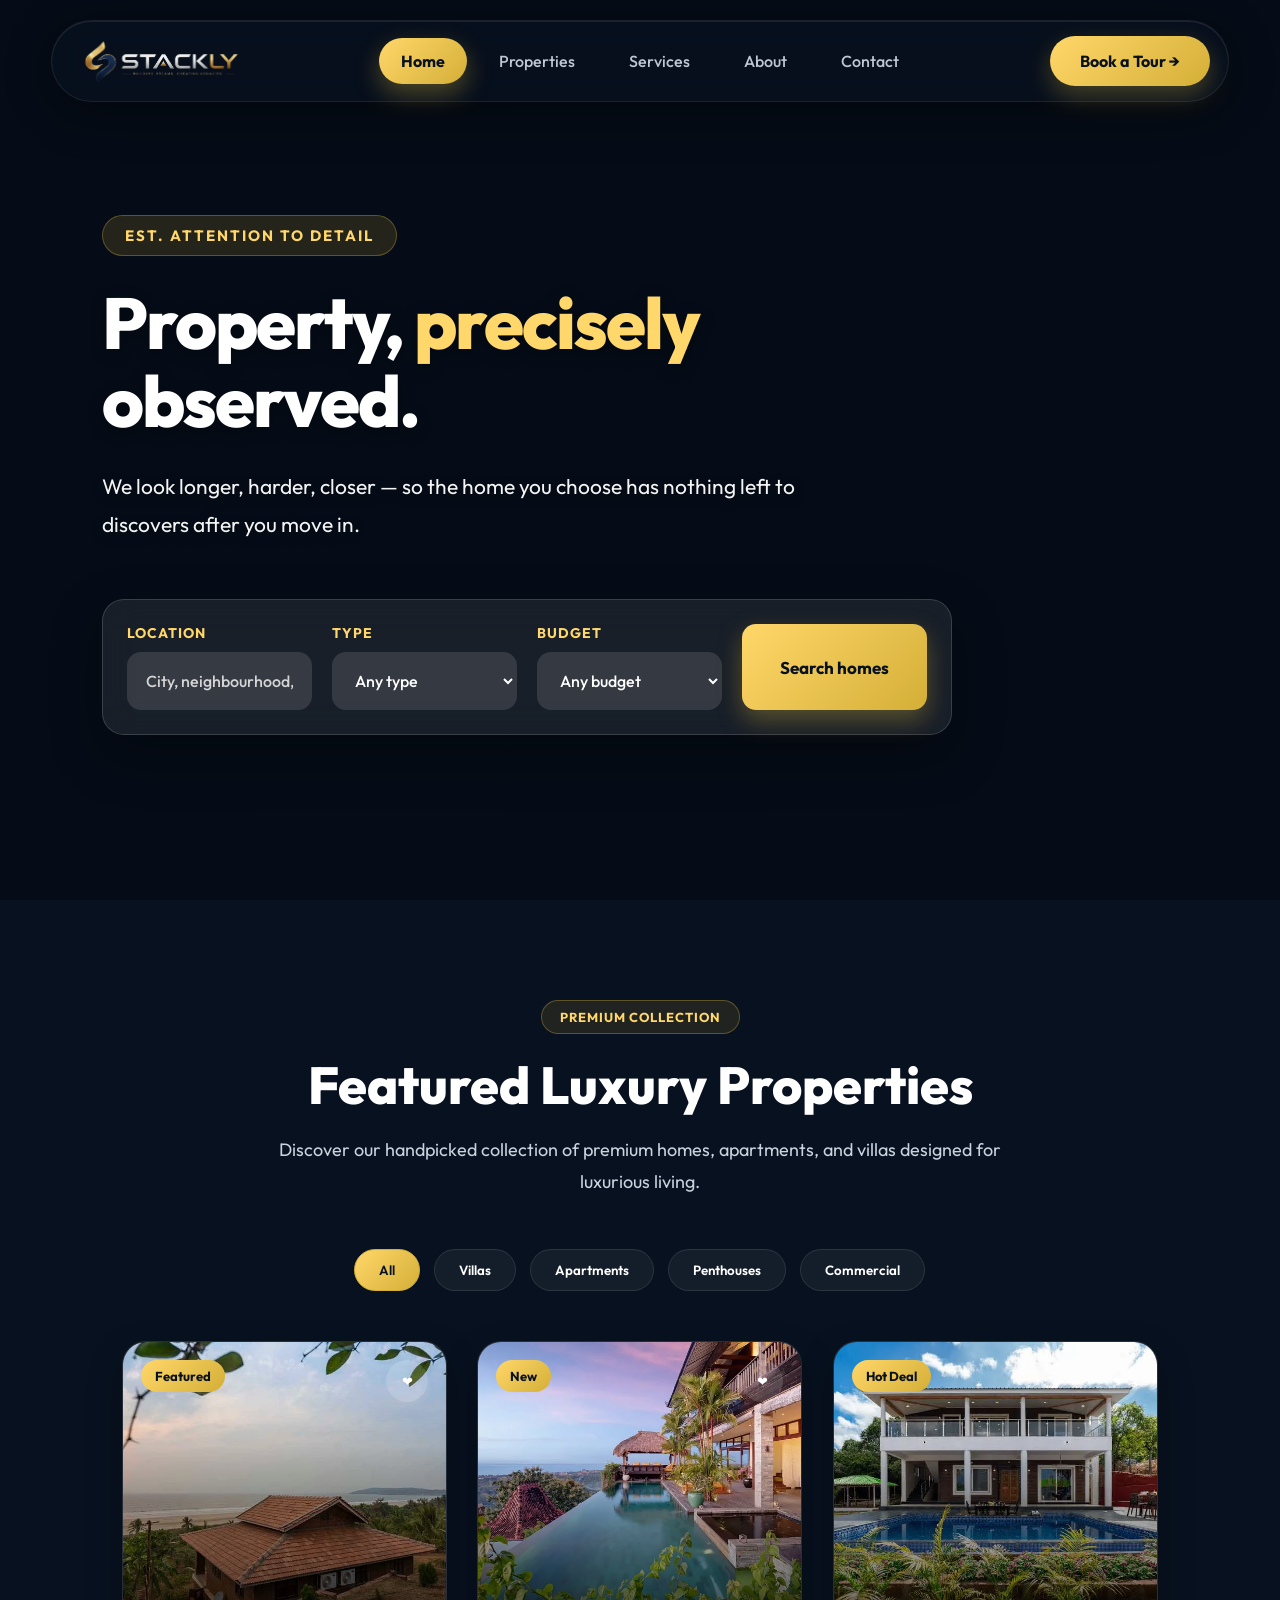
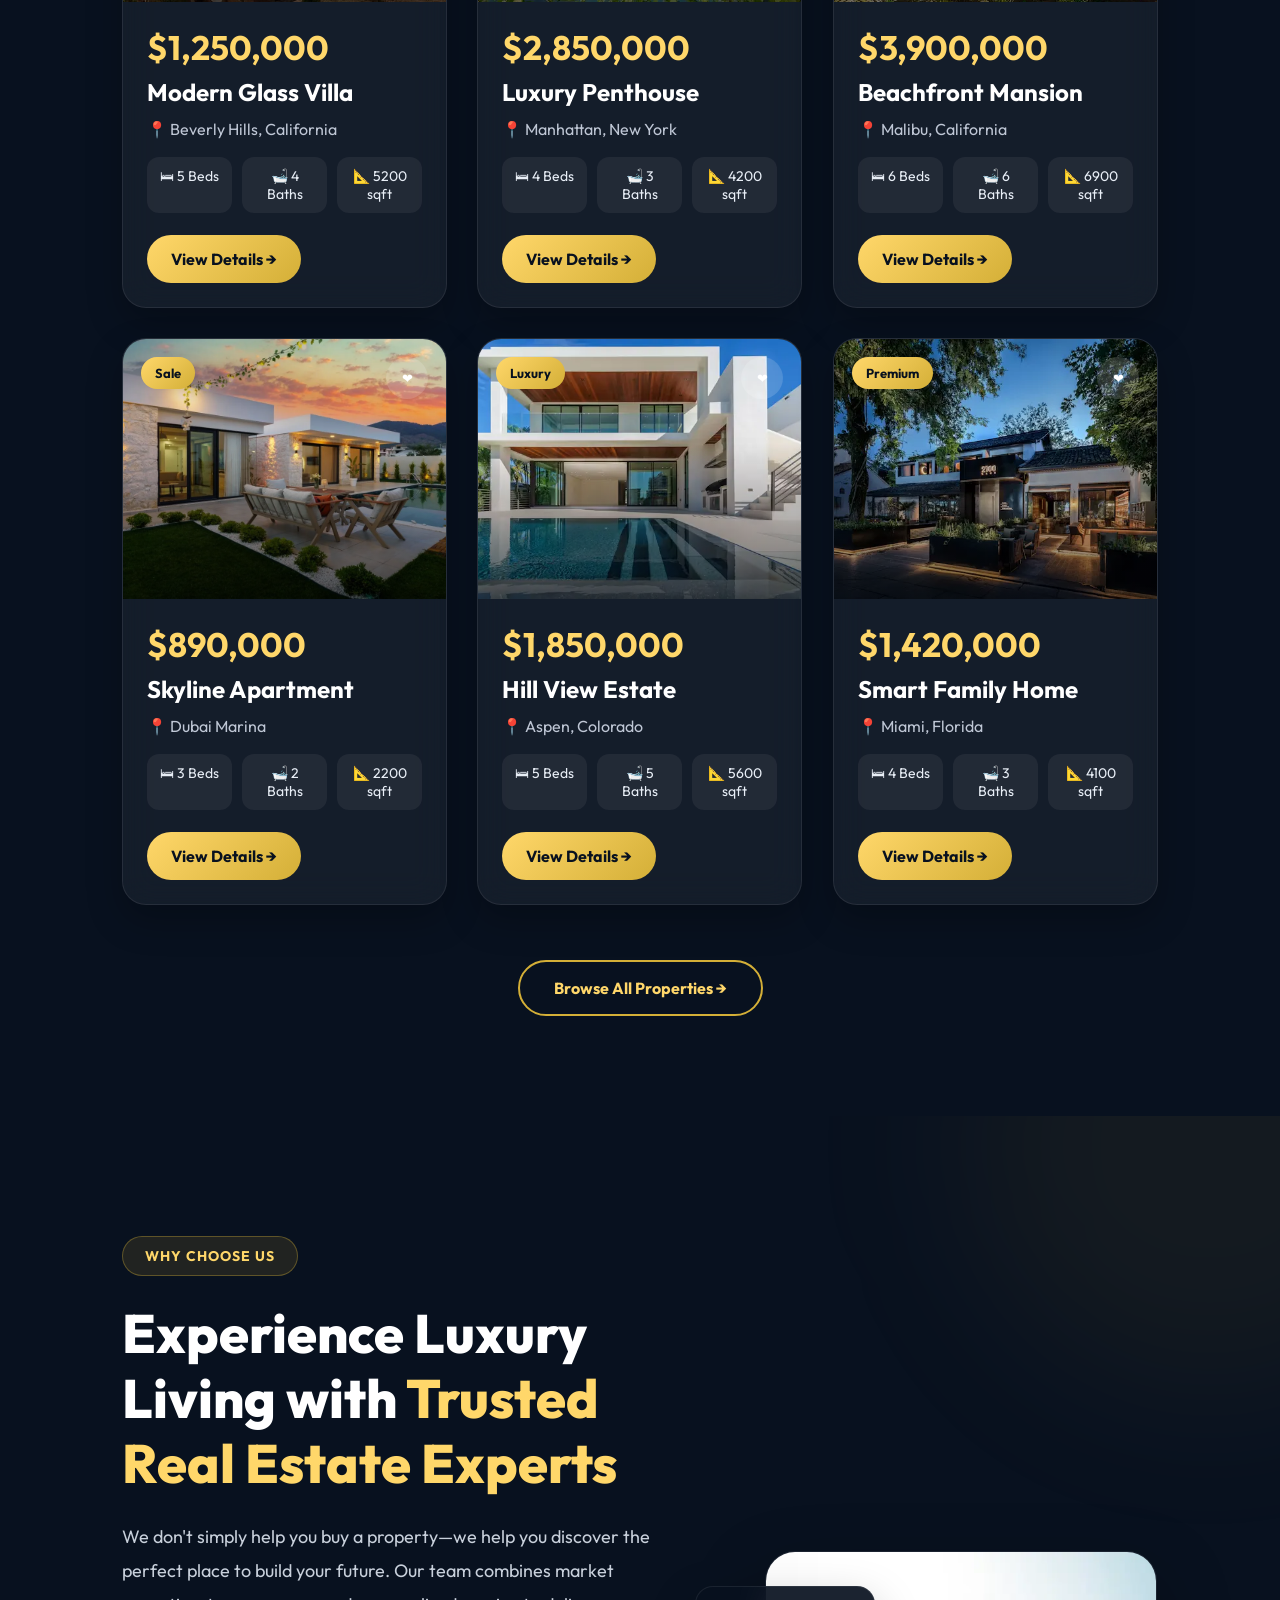
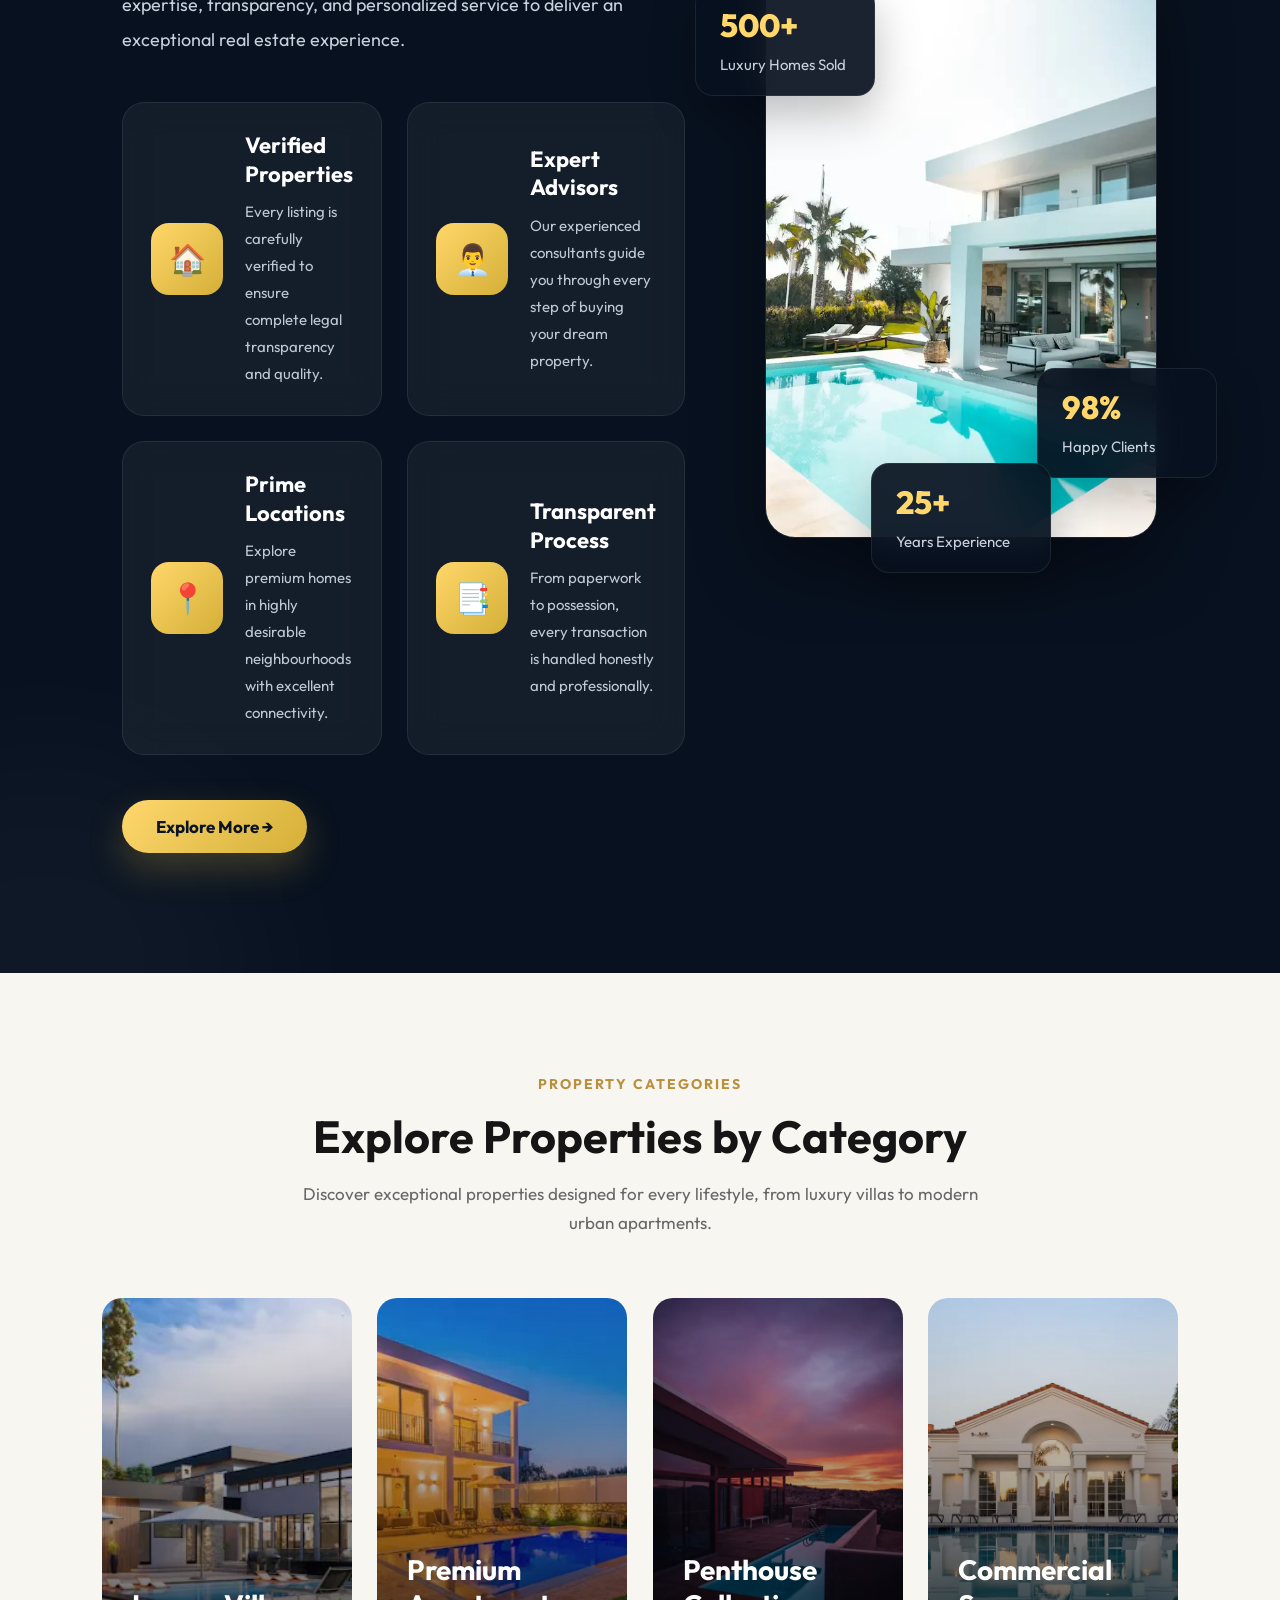
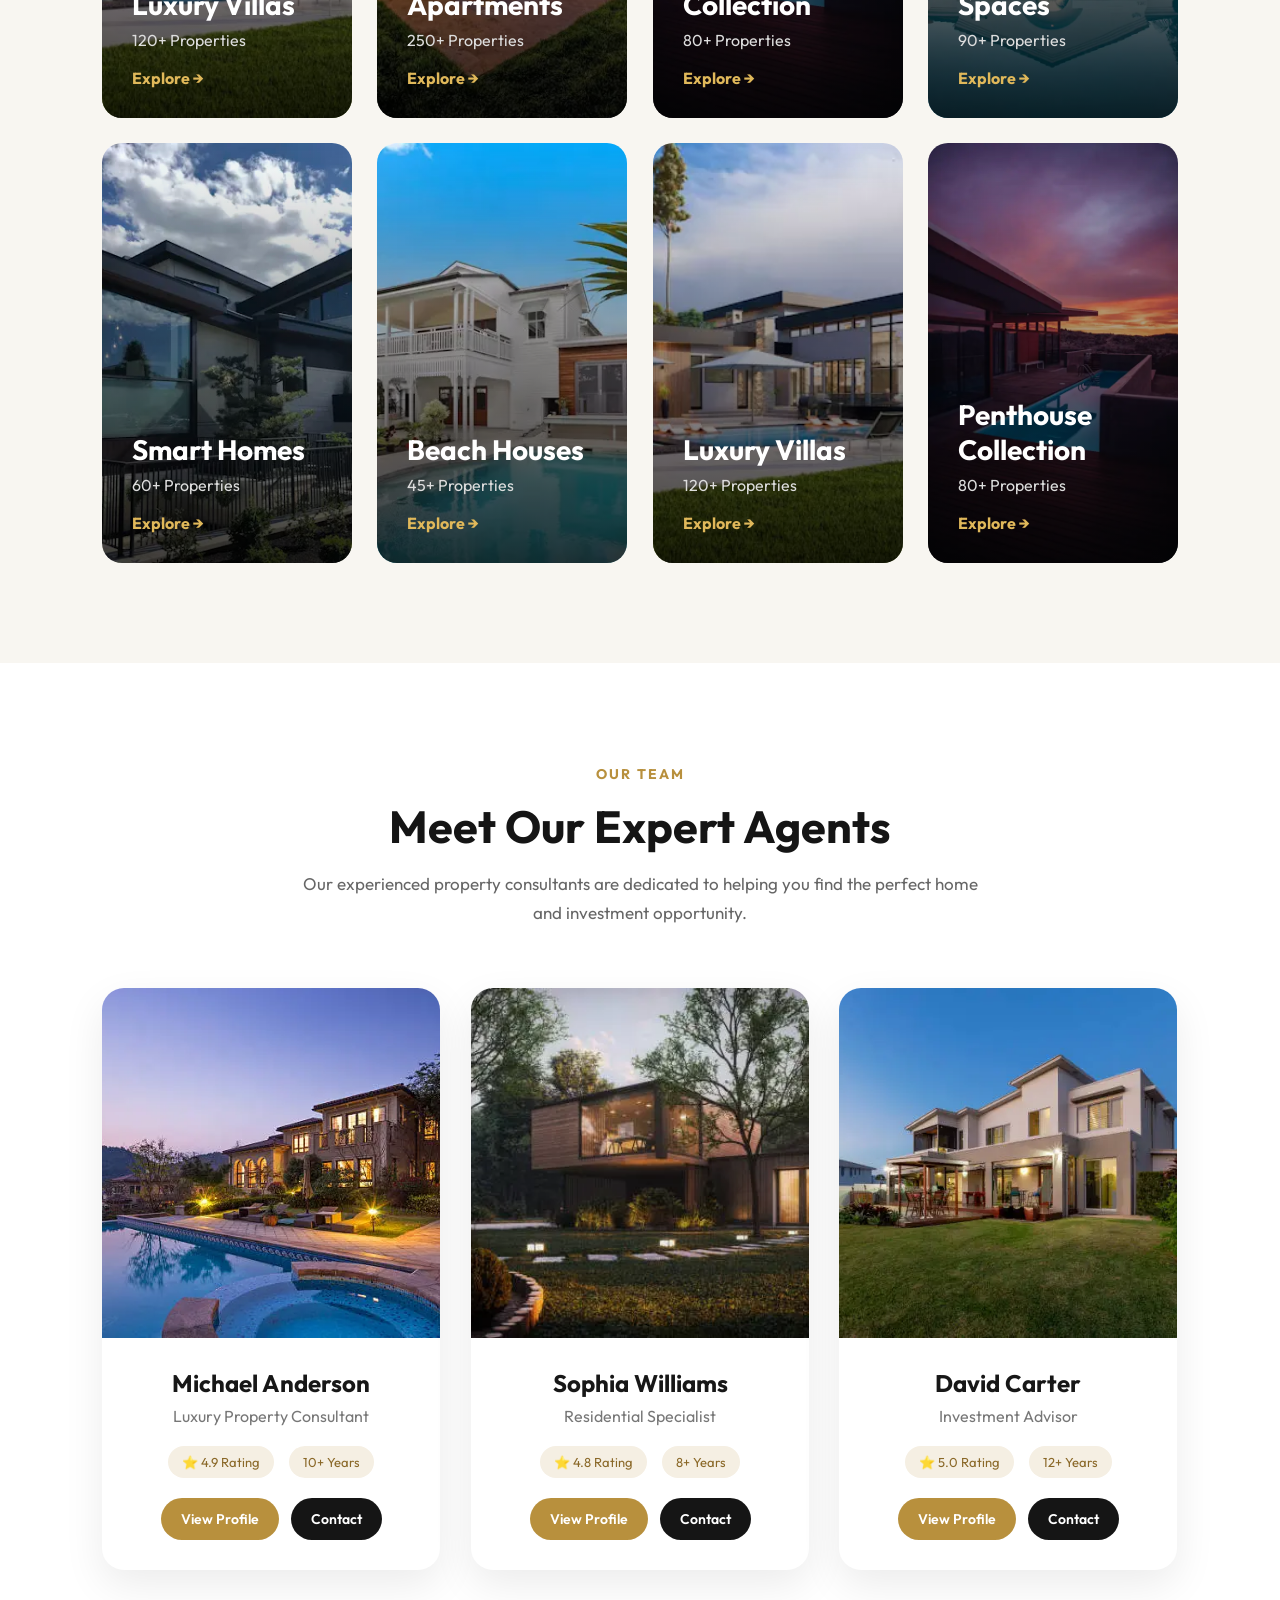
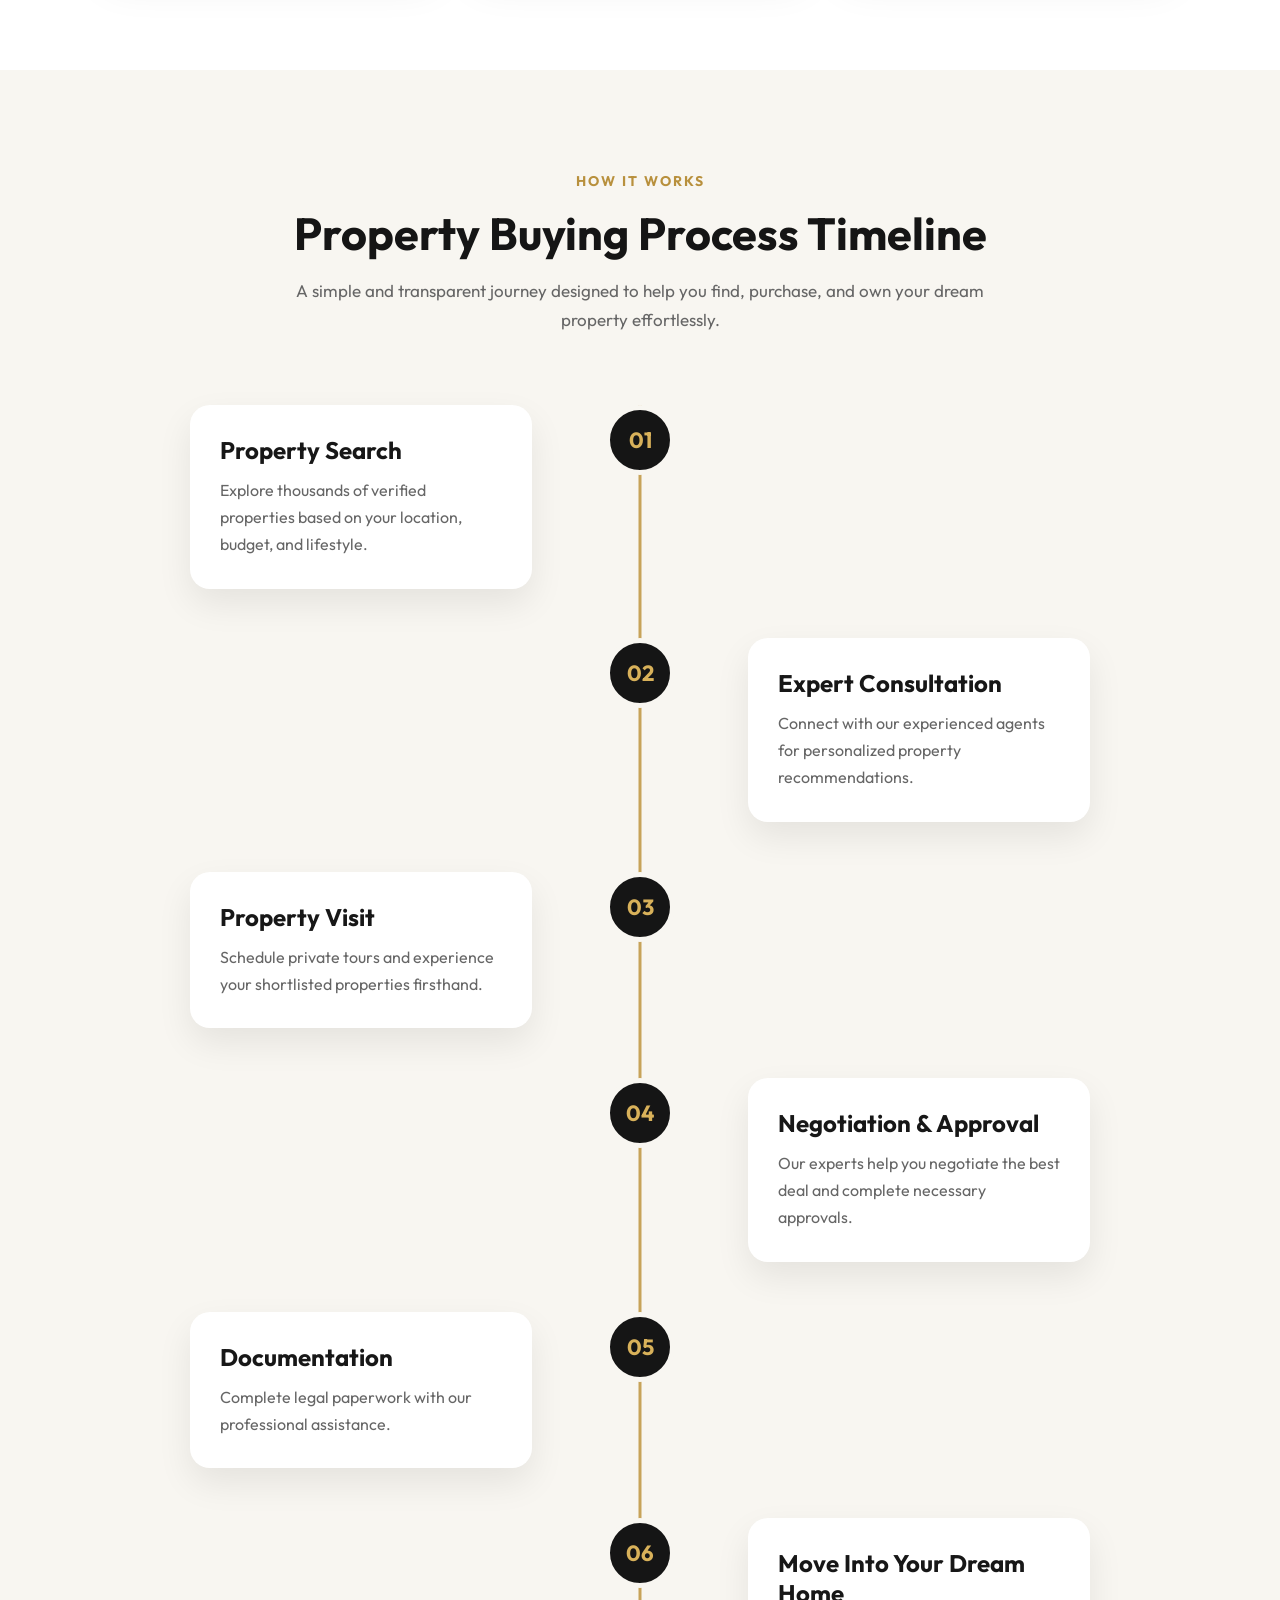
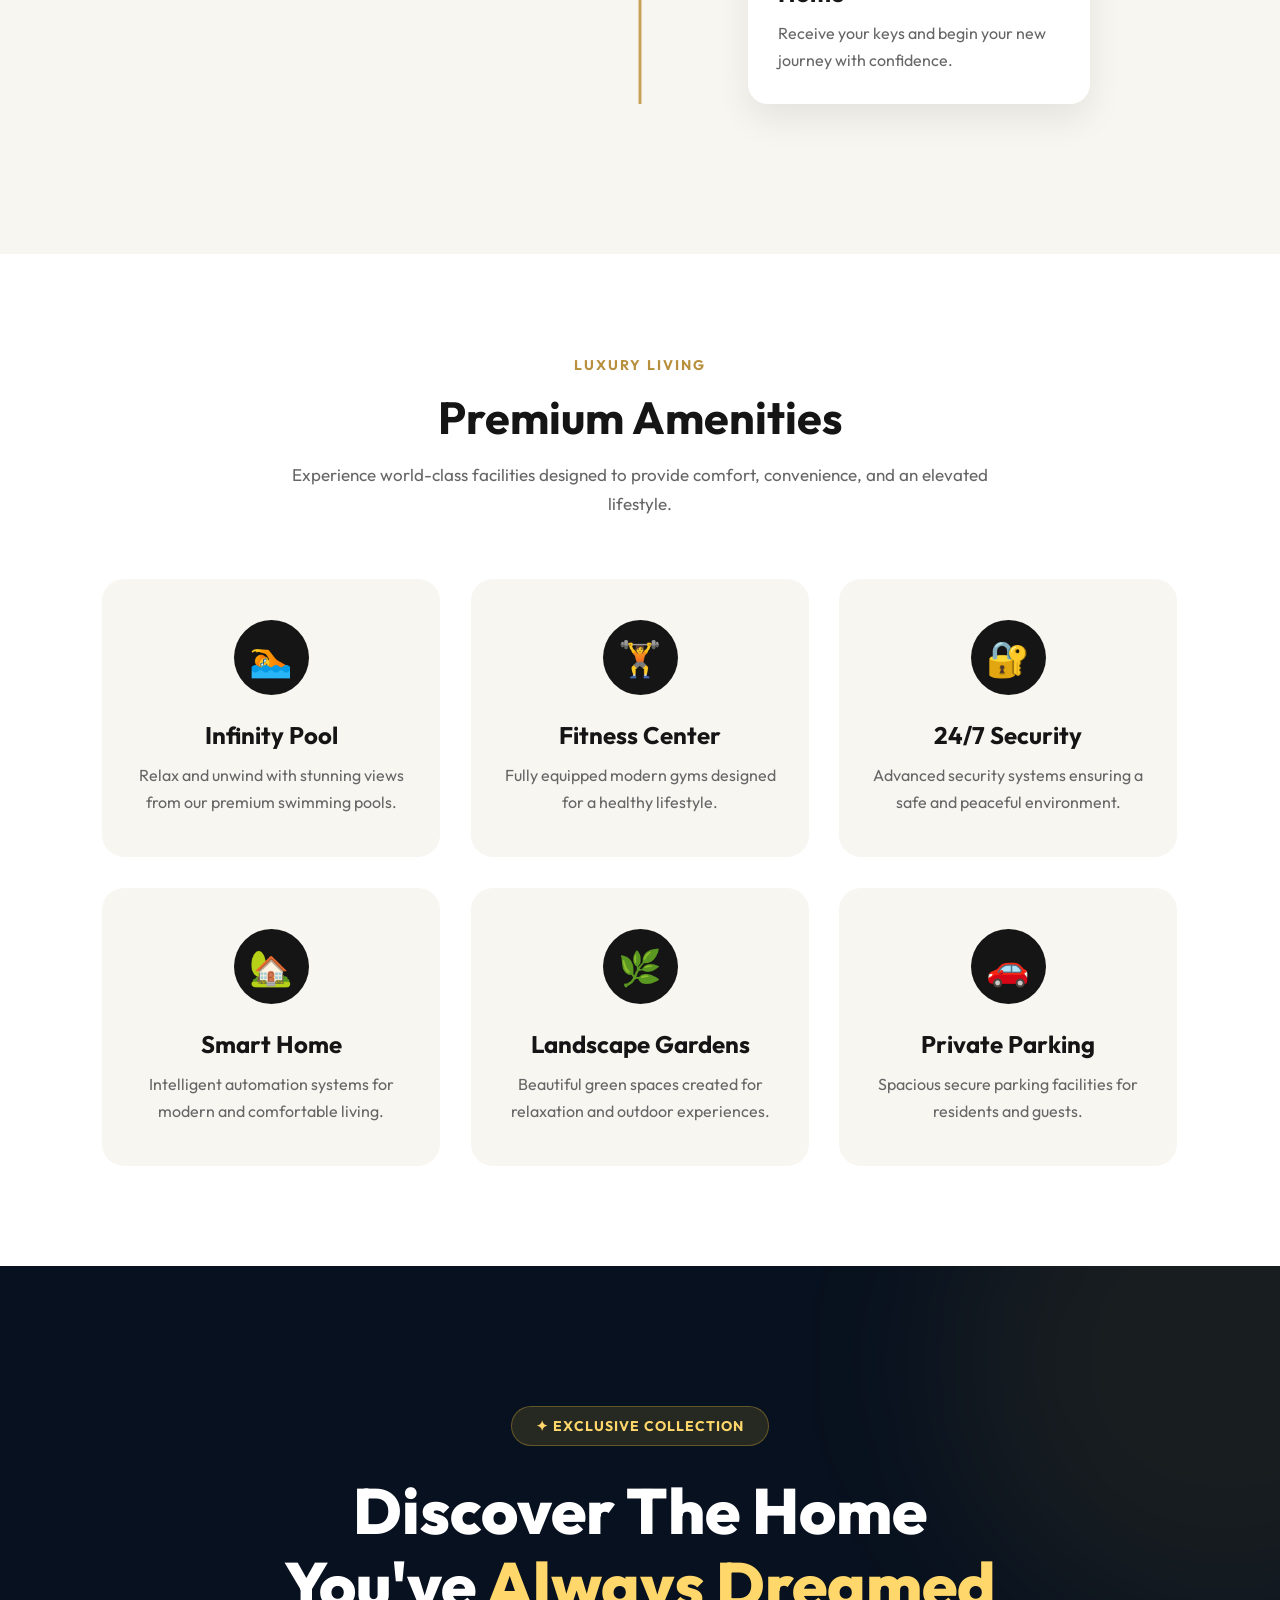
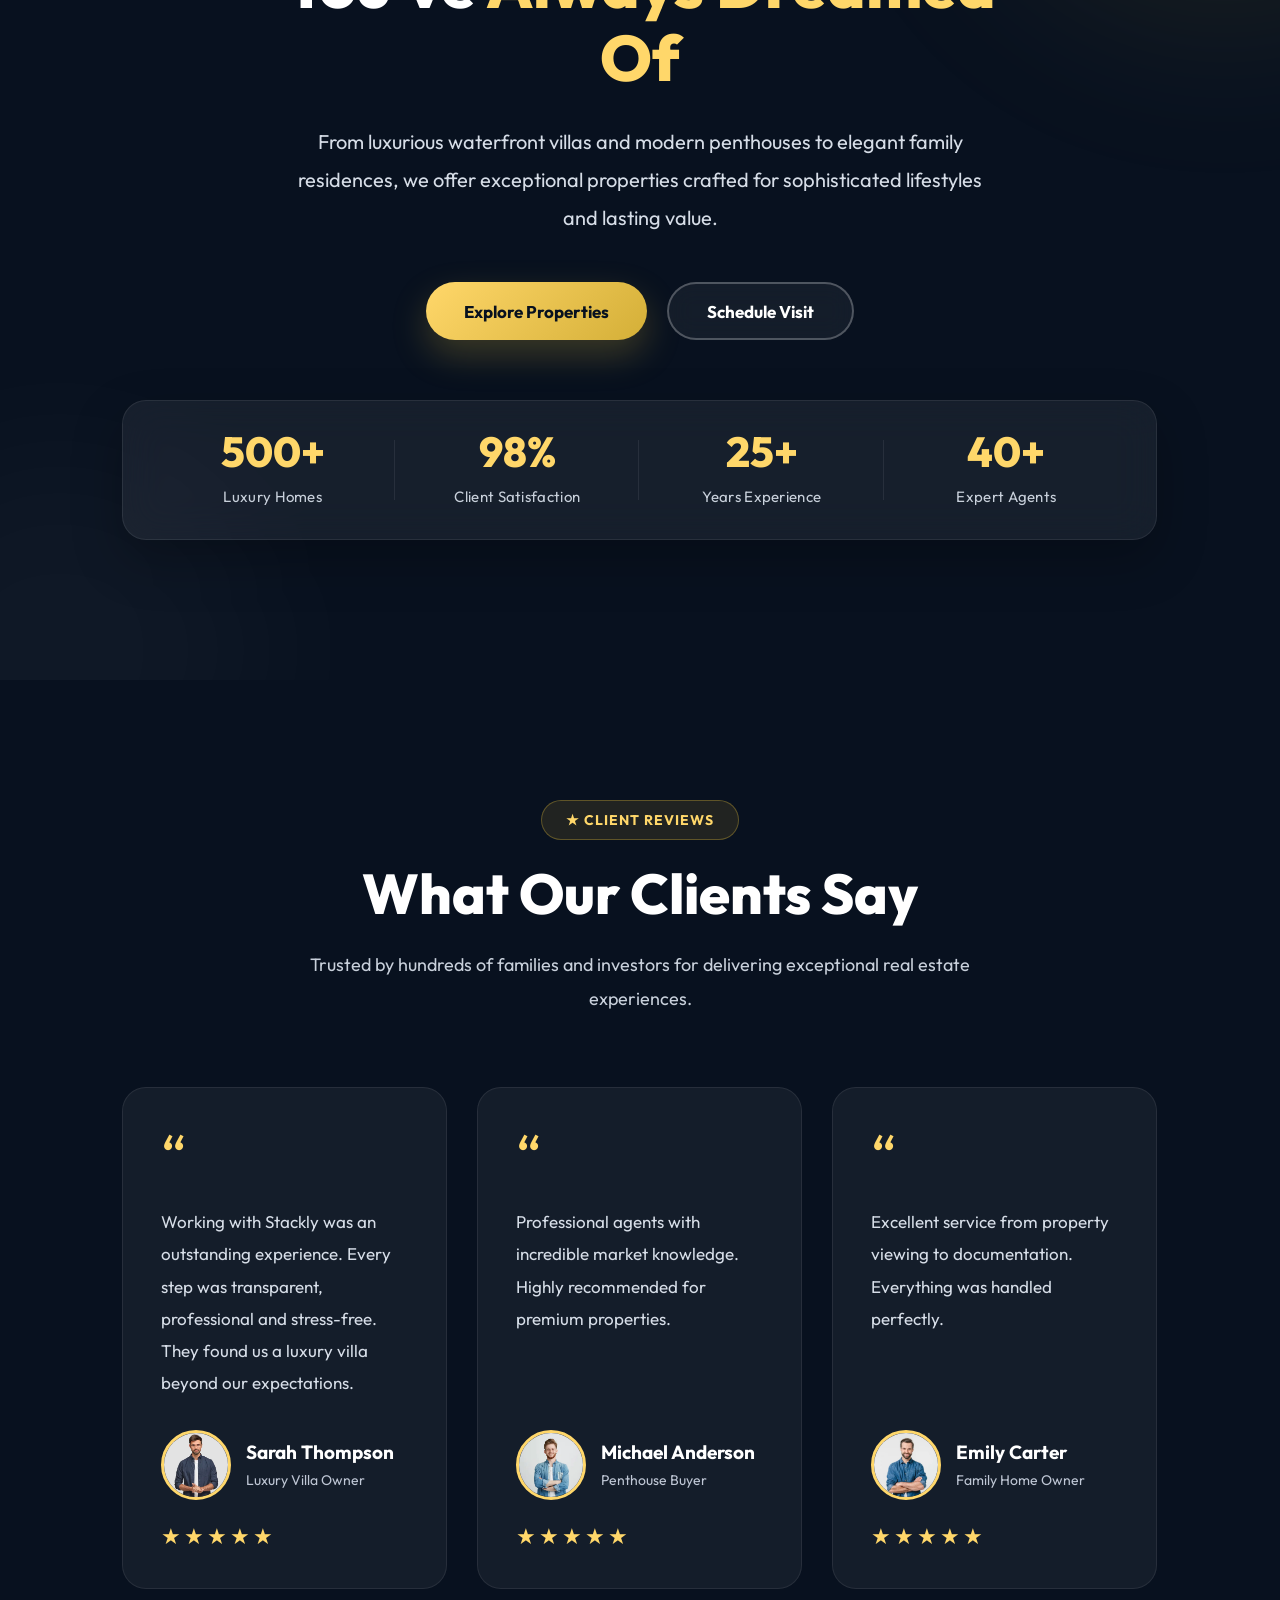
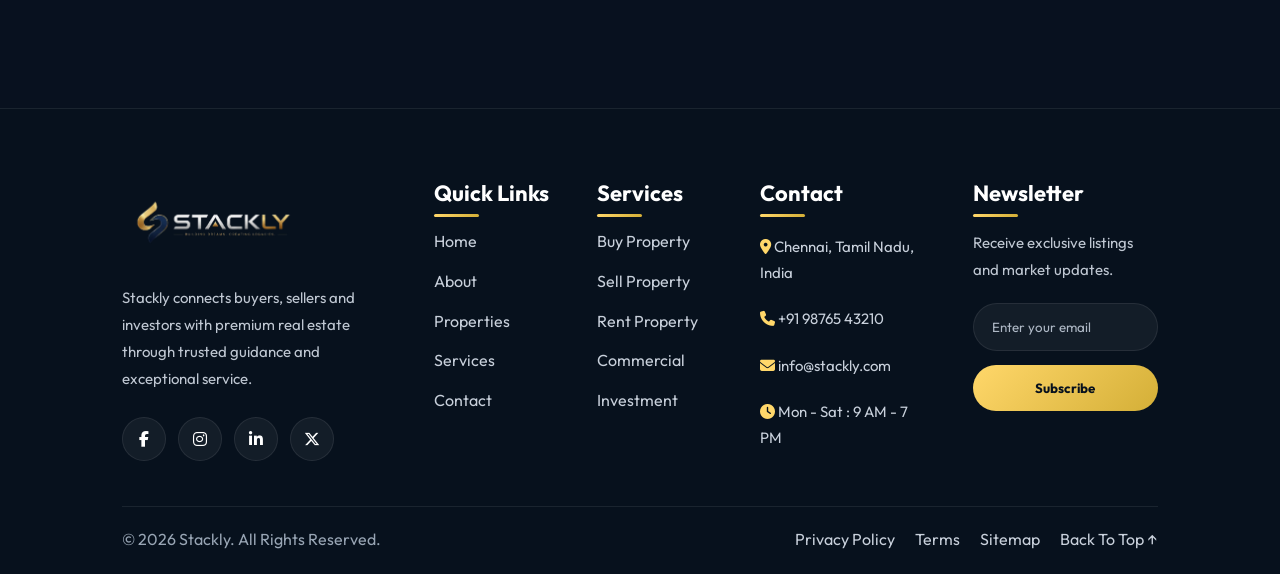
==== commit 11c631c6: "..." ====
--- a/index.html
+++ b/index.html
@@ -93,7 +93,7 @@
         <h1 class="reveal-right">Property, <em>precisely</em> observed.</h1>
         <p class="hero__sub reveal-up">
           We look longer, harder, closer &mdash; so the home you choose has
-          nothing left to discover after you move in.
+          nothing left to discovers after you move in.
         </p>
 
         <form class="search reveal-pop" id="searchForm">
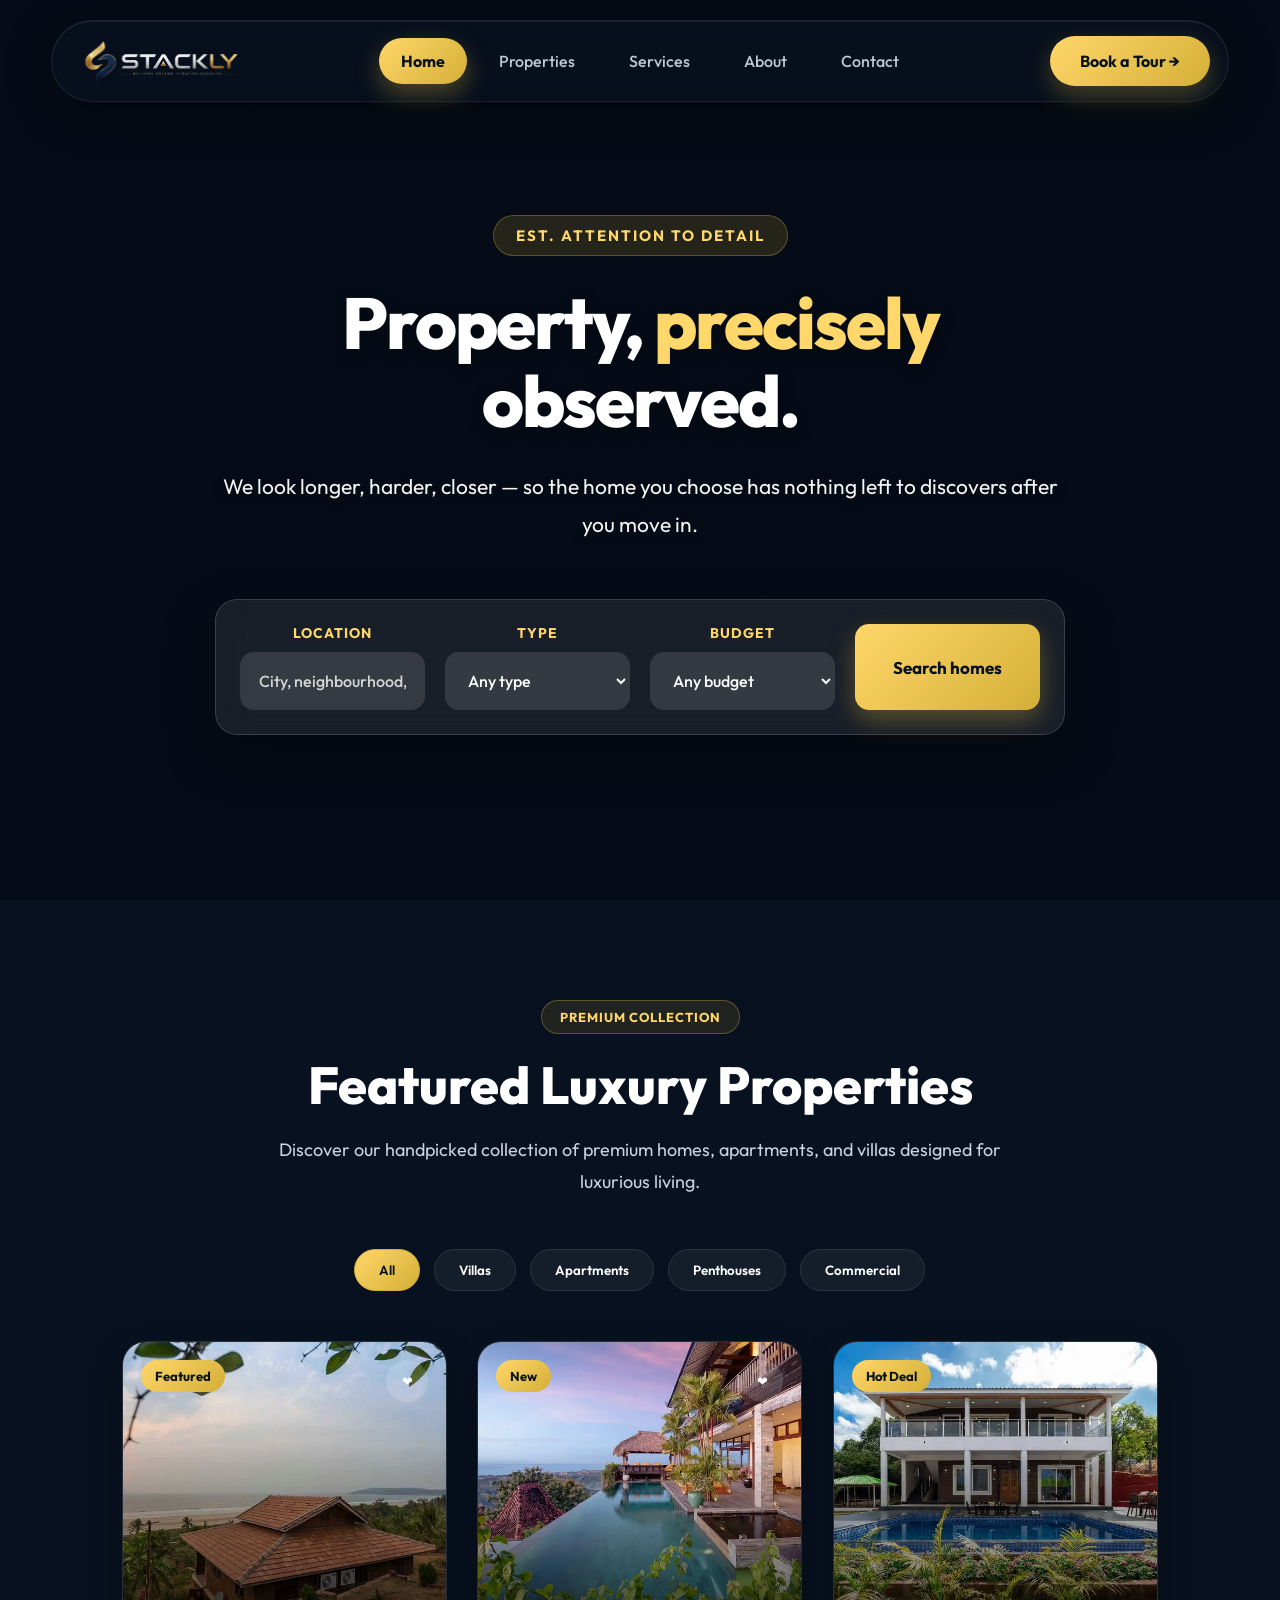
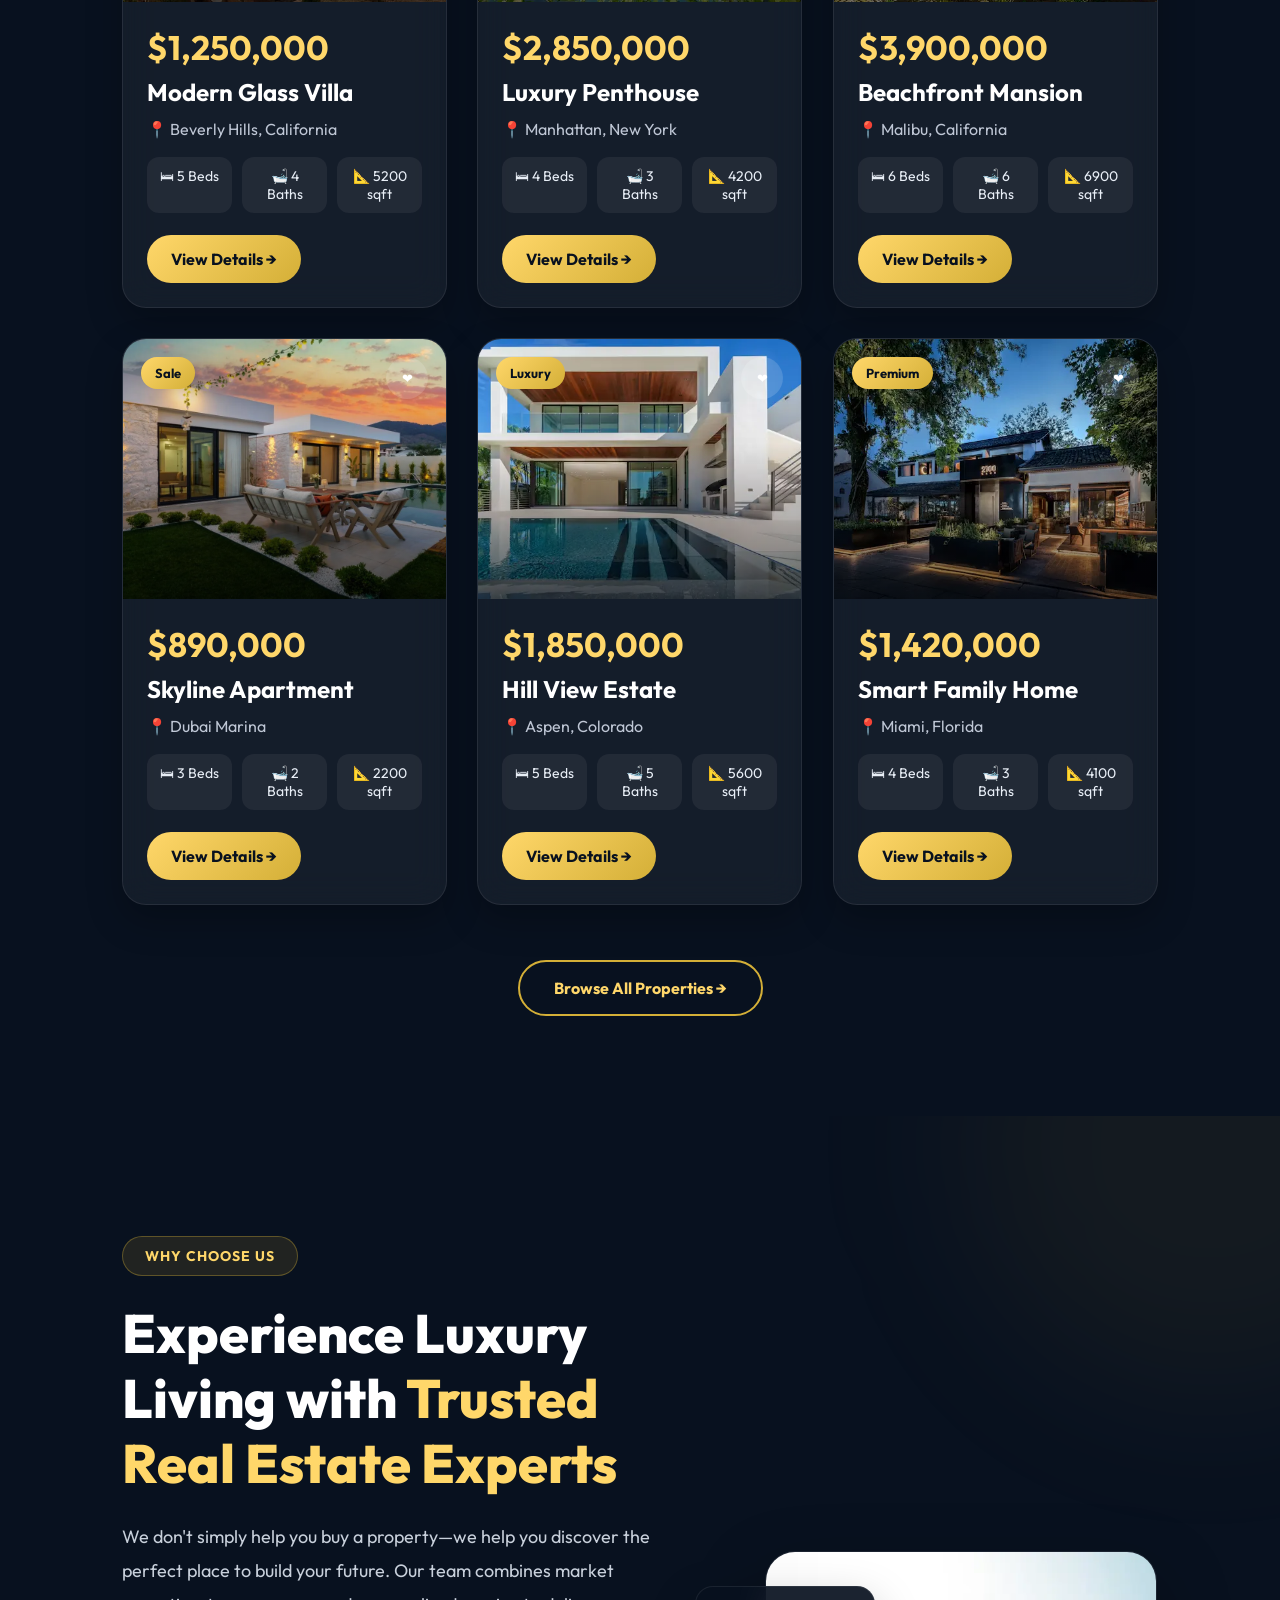
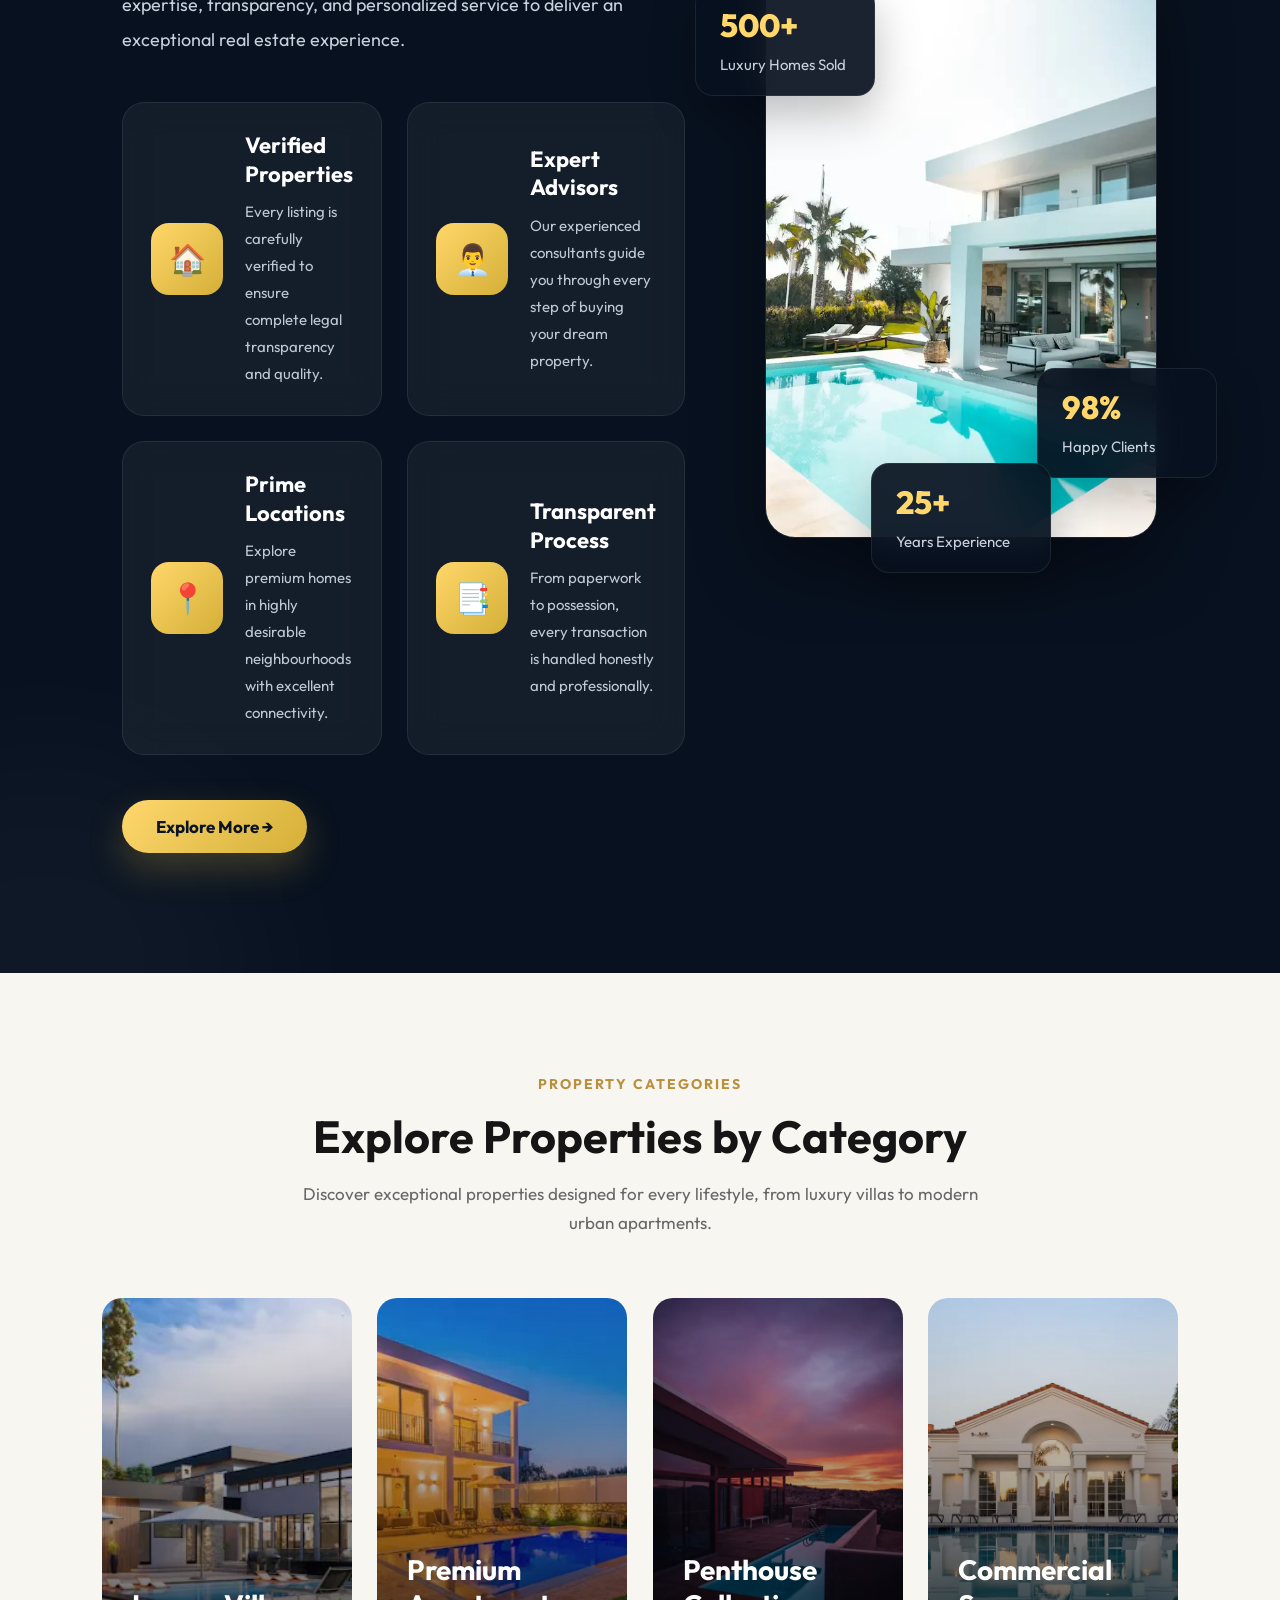
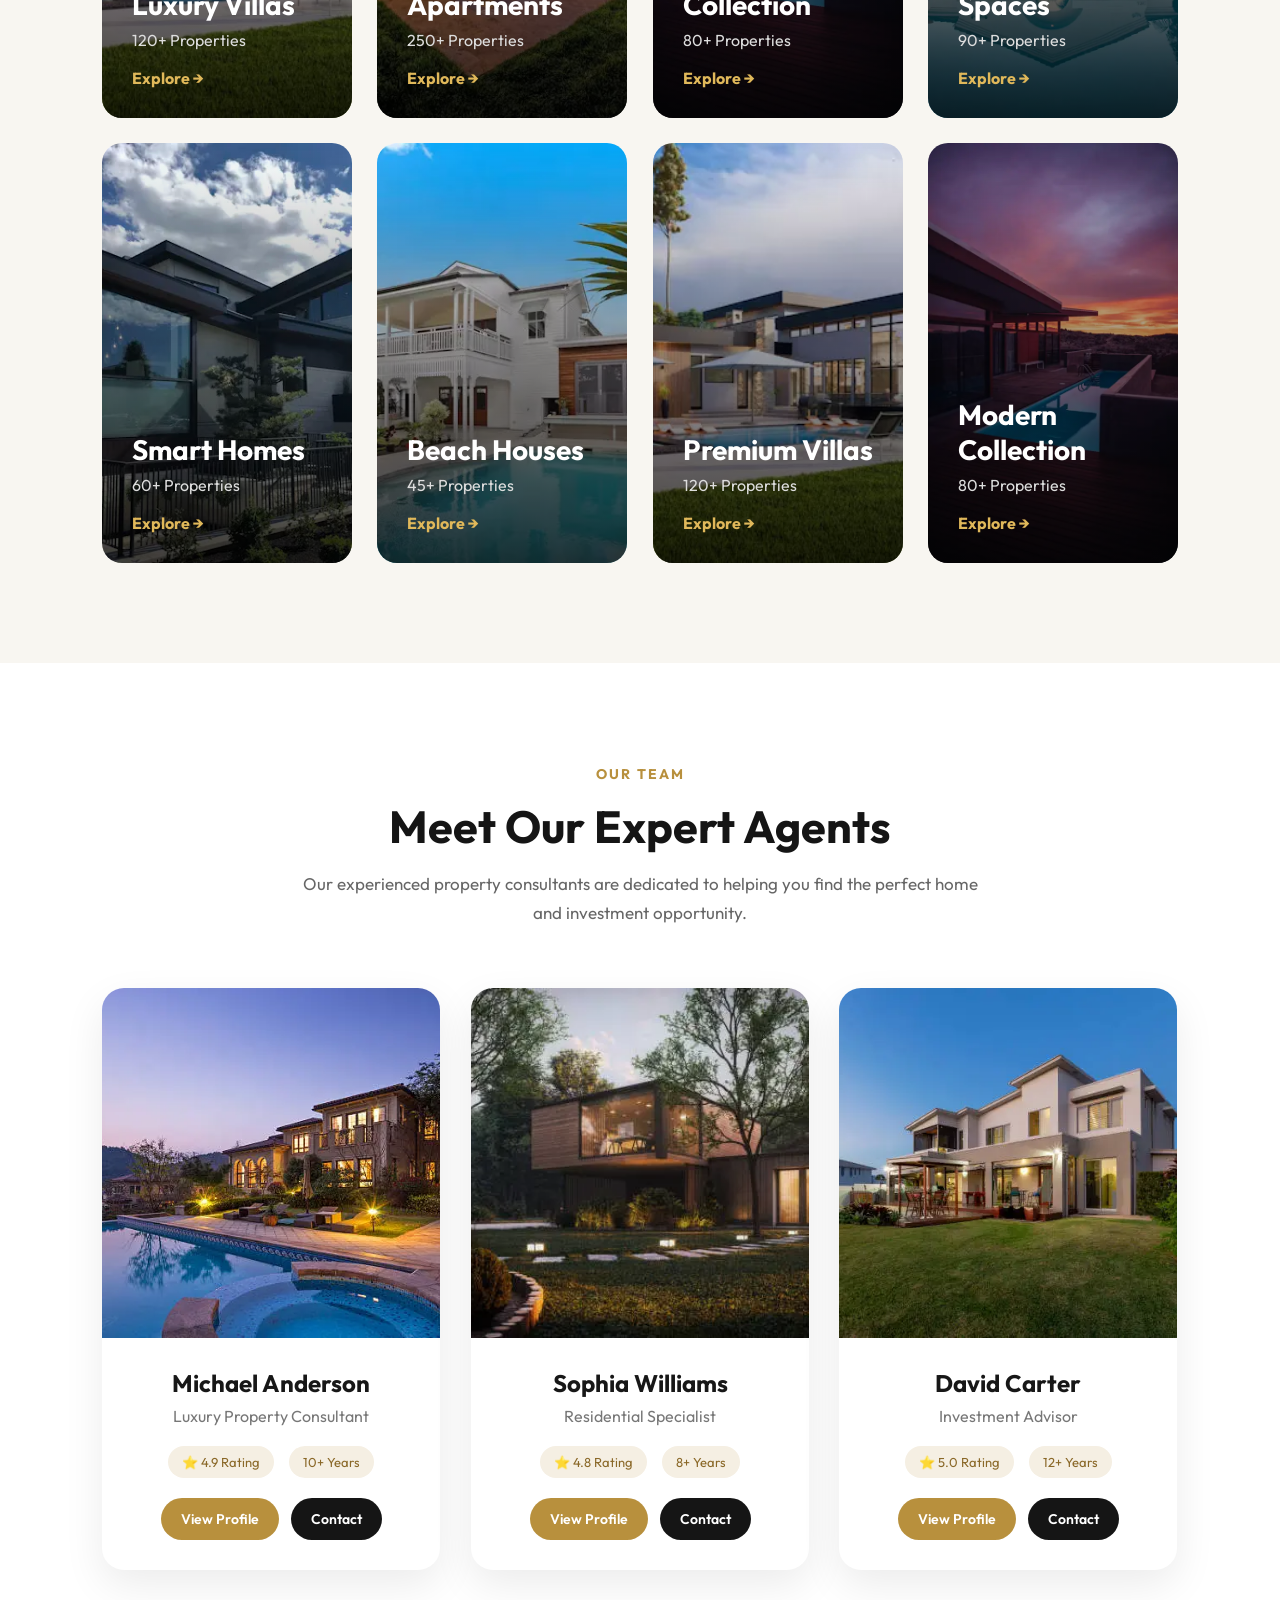
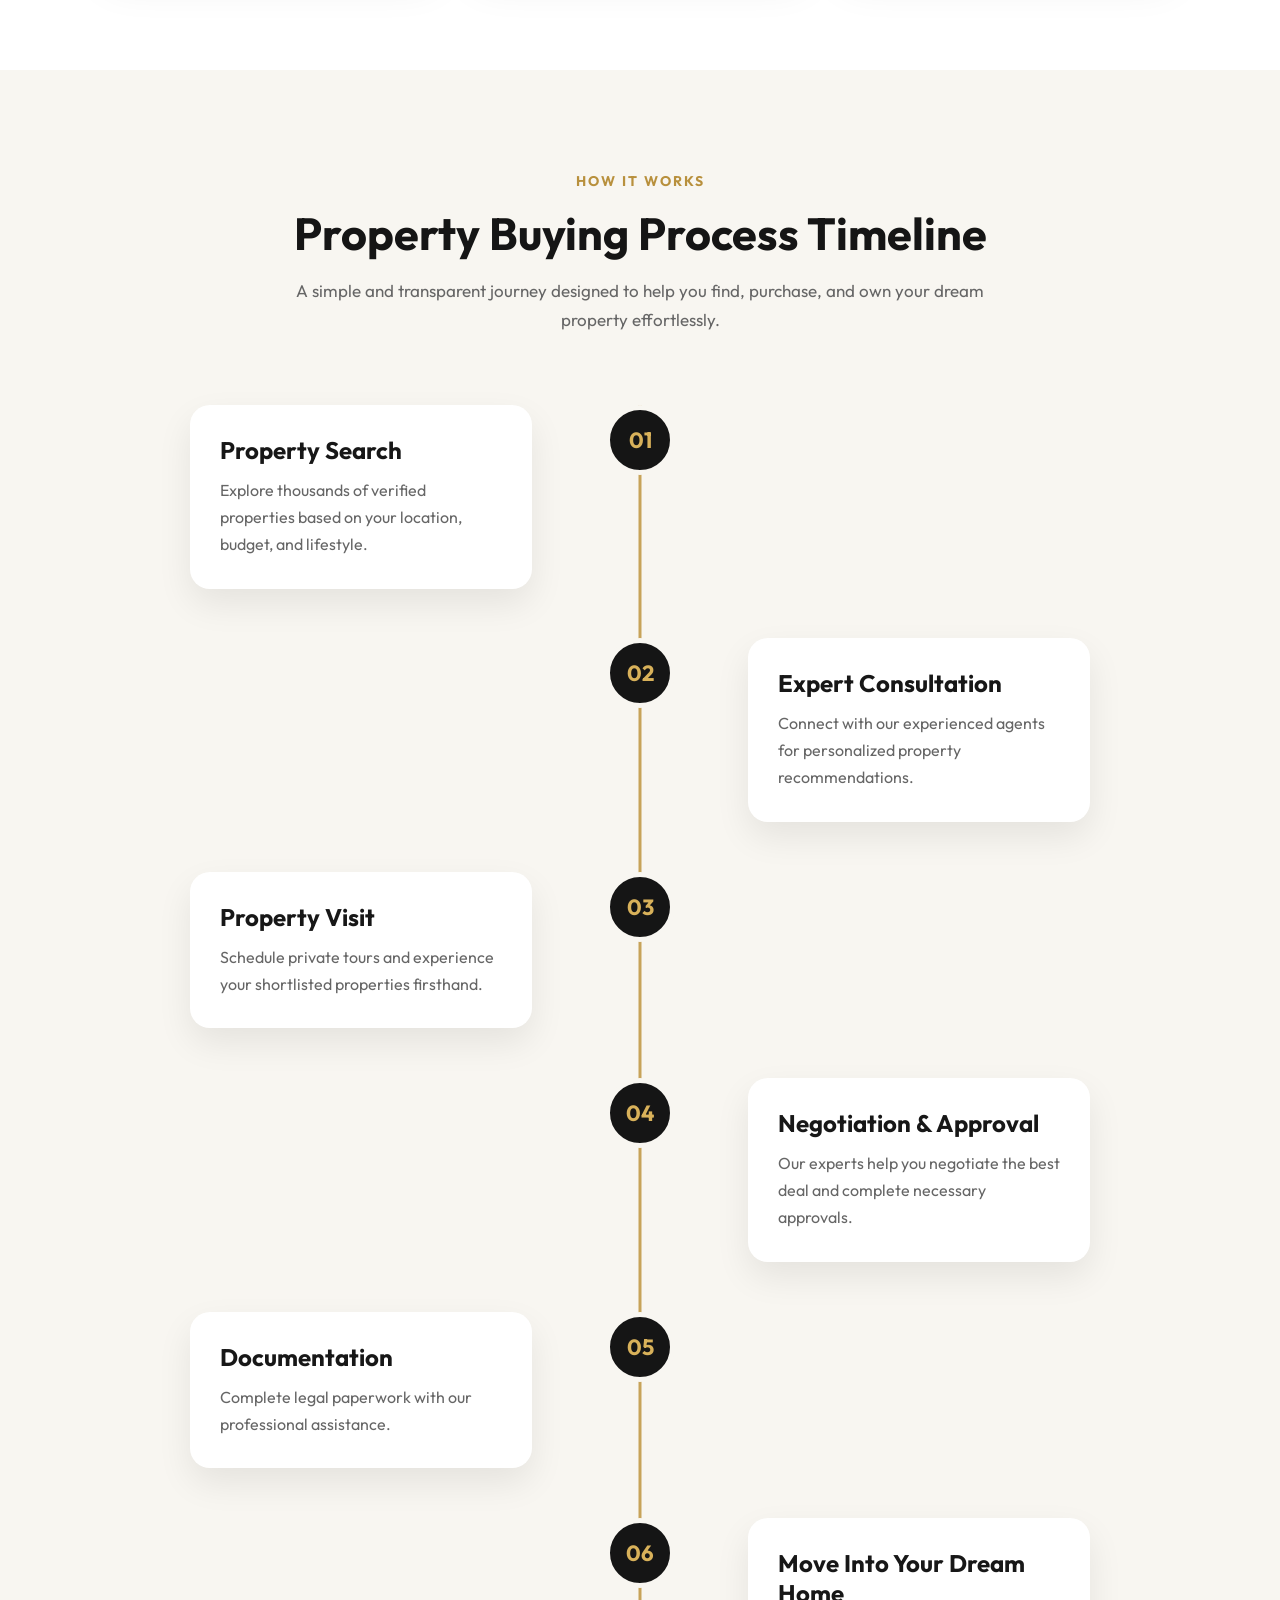
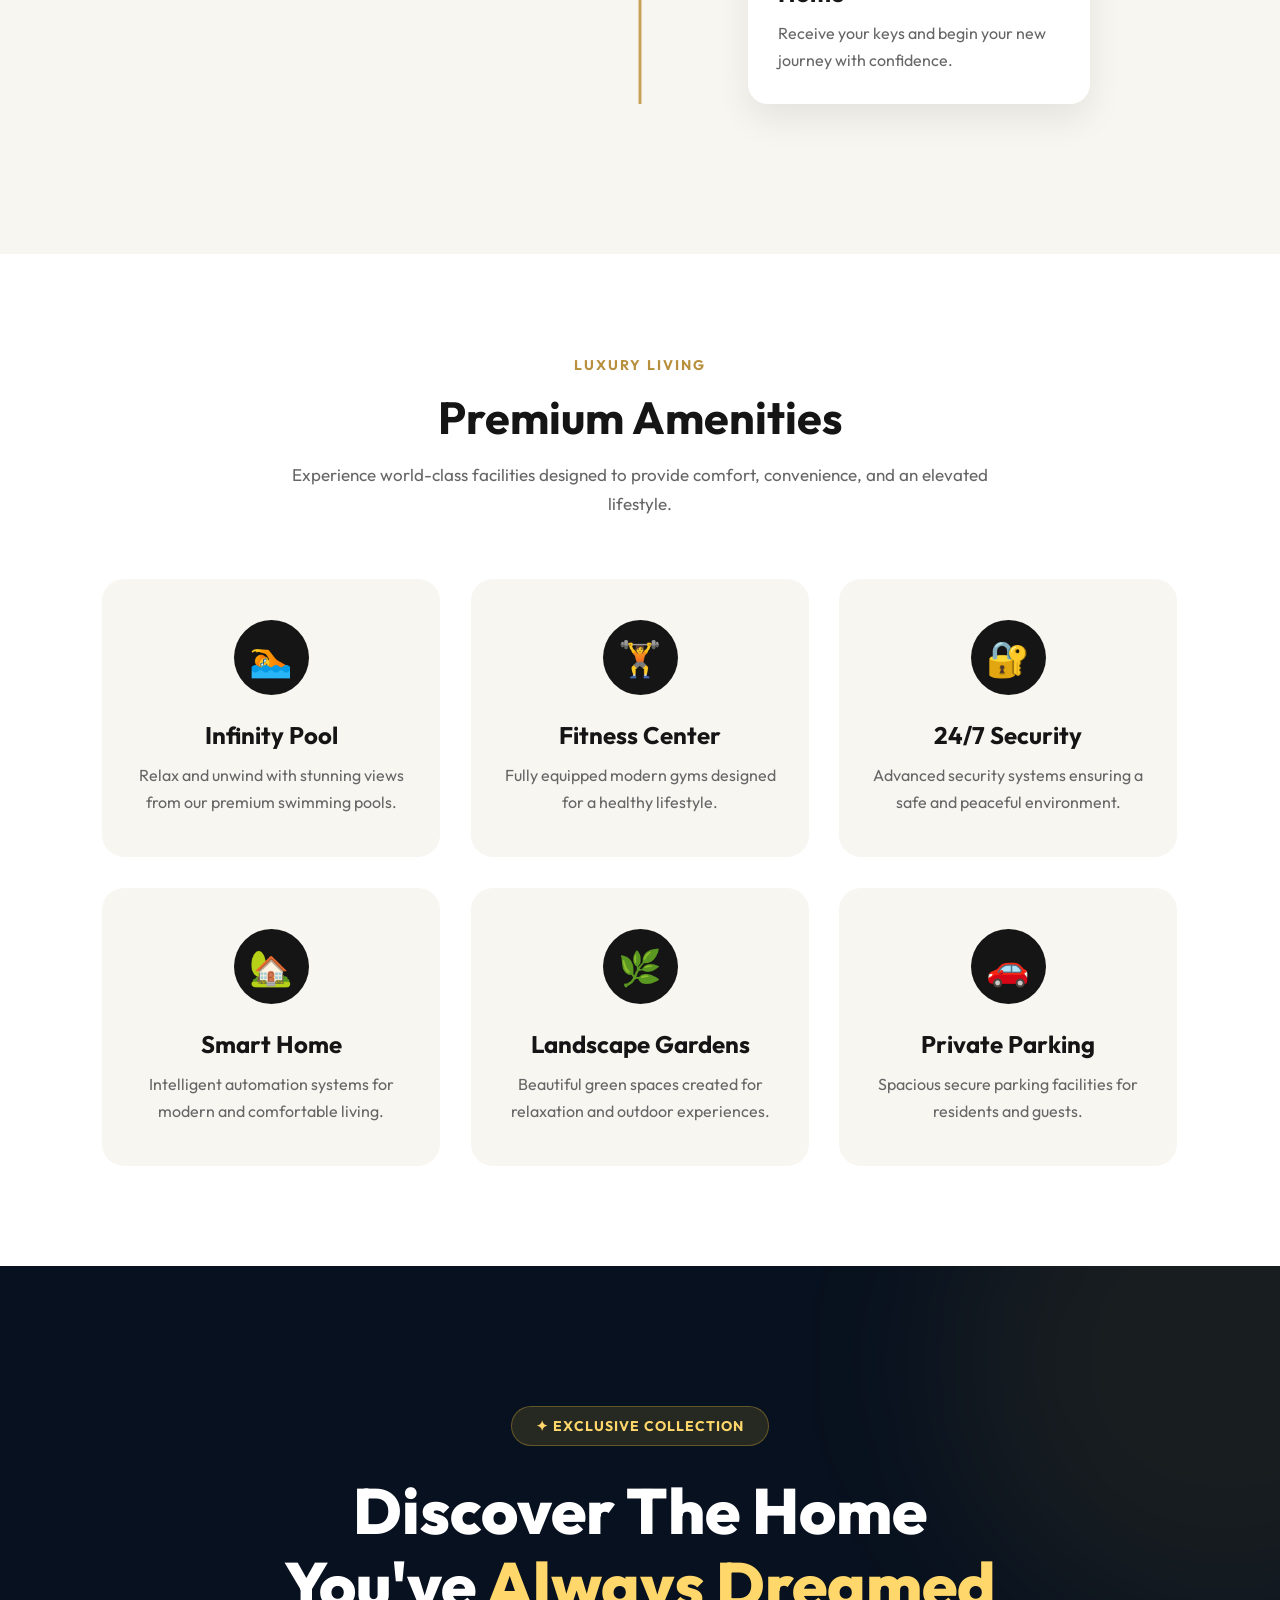
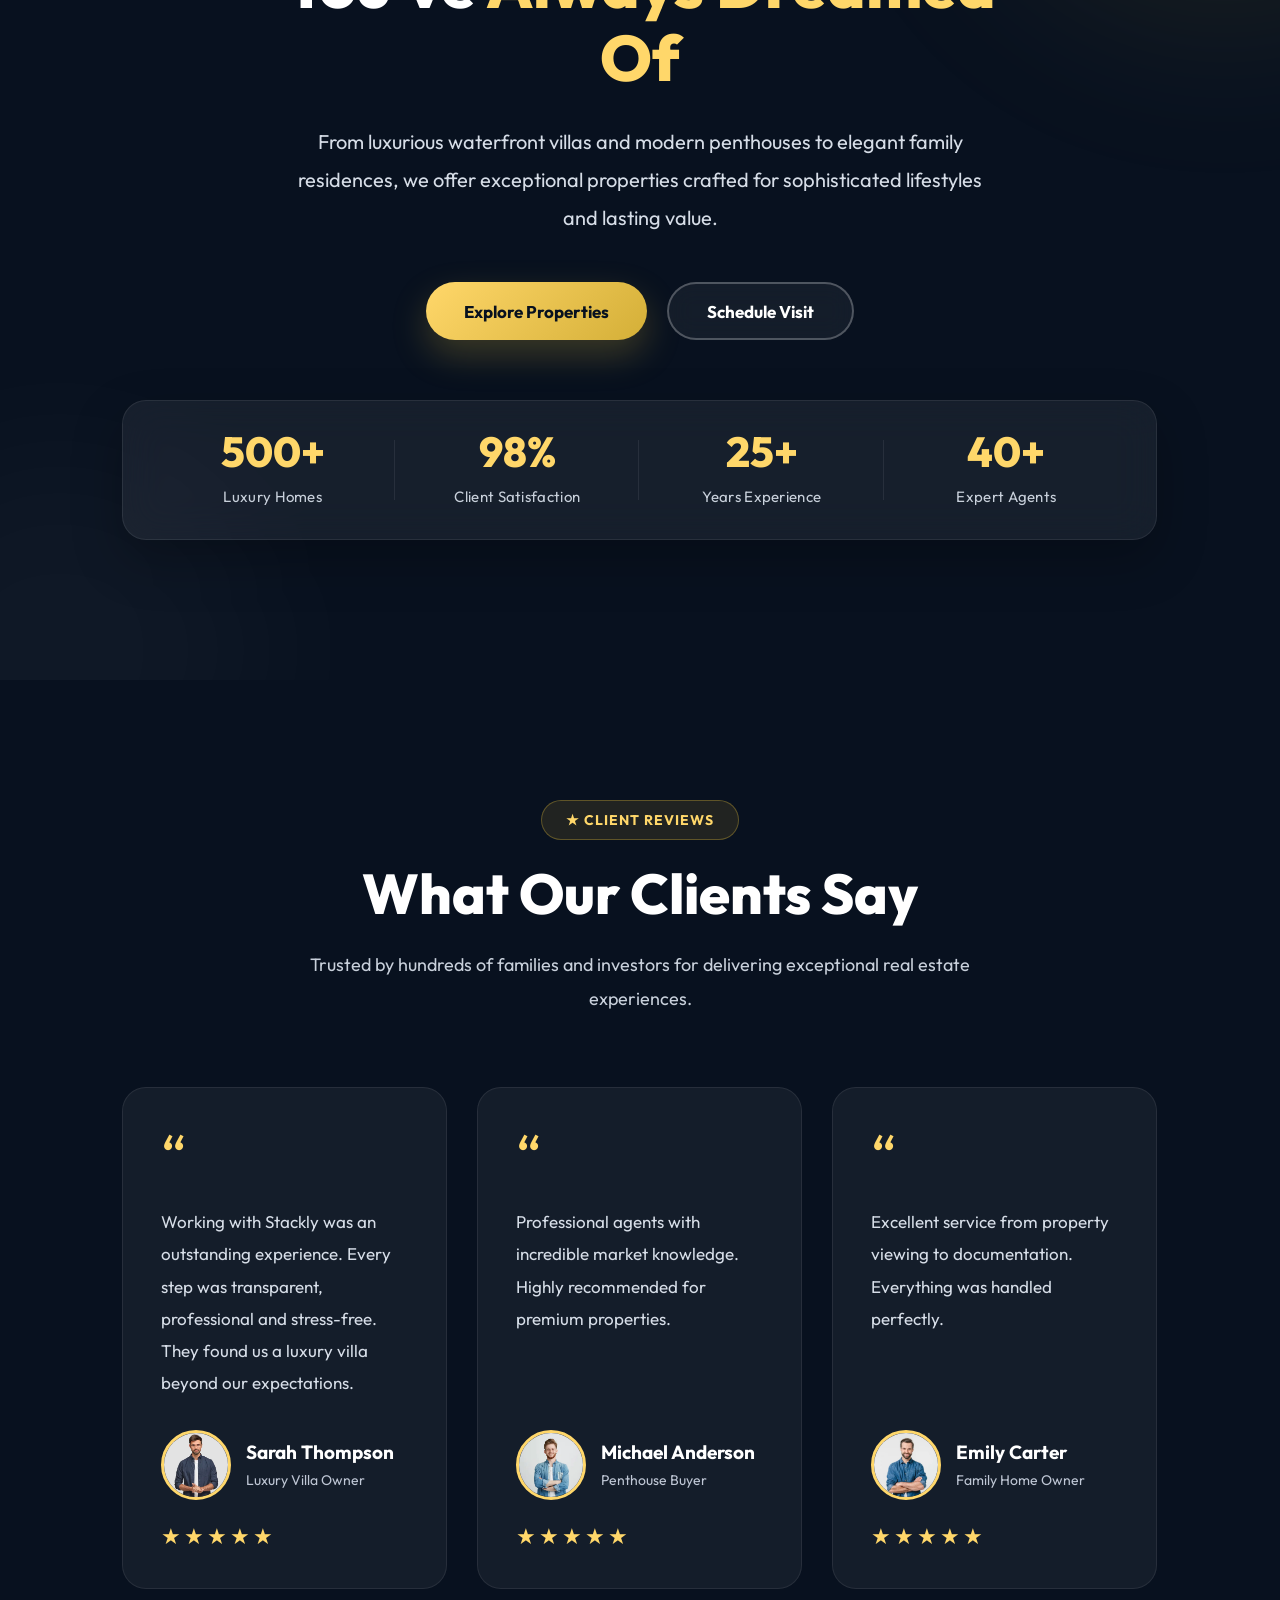
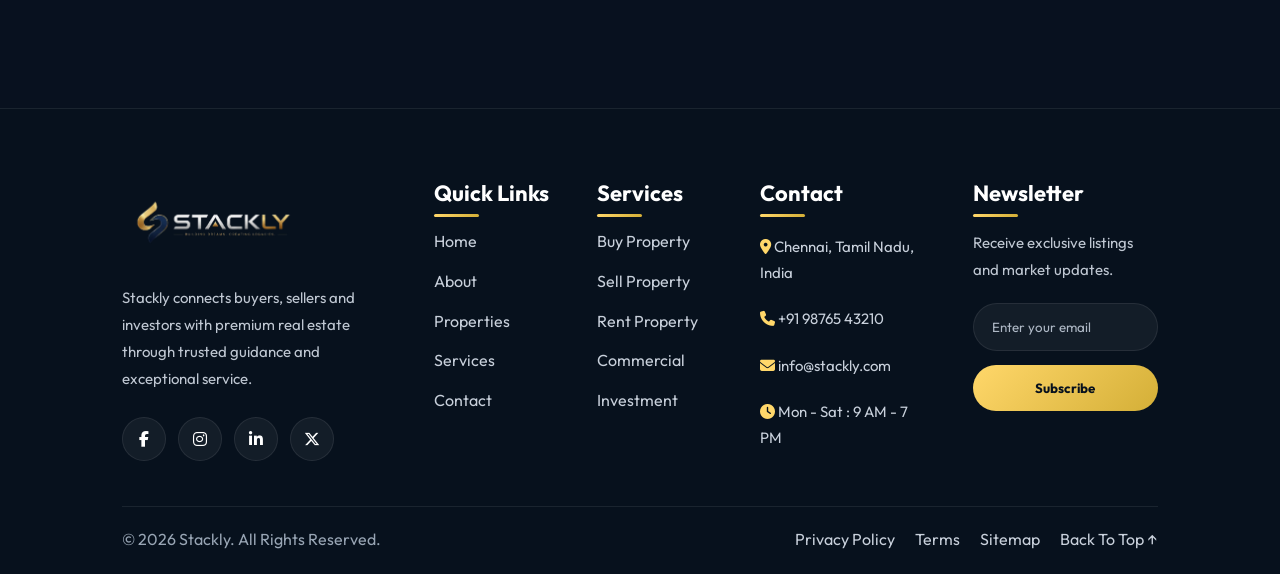
==== commit 43c4c744: "." ====
--- a/index.html
+++ b/index.html
@@ -600,7 +600,7 @@
           <img src="images/villa23.webp" alt="Luxury Villa" />
 
           <div class="category-overlay">
-            <h3>Luxury Villas</h3>
+            <h3>Premium Villas</h3>
             <p>120+ Properties</p>
             <a href="error.html">Explore →</a>
           </div>
@@ -610,7 +610,7 @@
           <img src="images/villa25.webp" alt="Penthouse" />
 
           <div class="category-overlay">
-            <h3>Penthouse Collection</h3>
+            <h3>Modern Collection</h3>
             <p>80+ Properties</p>
             <a href="error.html">Explore →</a>
           </div>
--- a/css/home.css
+++ b/css/home.css
@@ -367,6 +367,7 @@
     position:relative;
     min-height:100vh;
     display:flex;
+    justify-content: center;
     align-items:center;
     overflow:hidden;
     padding:150px 8% 100px;
@@ -403,6 +404,7 @@
     position:relative;
     z-index:5;
     max-width:850px;
+    text-align: center;
 }
 
 /*==============================
@@ -476,7 +478,7 @@
 
     line-height:1.8;
 
-    max-width:700px;
+    width: 100%;
 
     margin-bottom:55px;
 
--- a/css/global.css
+++ b/css/global.css
@@ -20,14 +20,7 @@
     height: 100%;
 }
 
-.mobile-menu{
-    position: fixed;
-    top: 80px; /* adjust to your navbar height */
-    left: 0;
-    width: 100%;
-    height: calc(100vh - 80px);
-    overflow-y: auto;
-}
+
 
 /*========================
       NAV WRAPPER
@@ -806,7 +799,6 @@
 /*=========================================
             NEWSLETTER
 =========================================*/
-
 .footer-newsletter p{
     color:#BFC7D2;
     line-height:1.8;
@@ -932,7 +924,7 @@
 
 .footer-contact p{
     justify-content:center;
-    text-align:left;
+    text-align:center;
 }
 
 .footer-bottom{
@@ -1210,4 +1202,90 @@
 
     color:#FFFFFF;
 
-}+}
+
+/*=========================
+      MOBILE MENU
+=========================*/
+.mobile-menu{
+
+    position:absolute;
+
+    top:95px;
+
+    right:20px;
+    left:auto;
+
+    transform:translateY(-20px);
+
+    width:50vw;
+    max-width:350px;
+    min-width:260px;
+
+    max-height:calc(100vh - 120px); /* Limit menu height */
+
+    overflow-y:auto;                /* Enable vertical scrolling */
+    overflow-x:hidden;
+
+    -webkit-overflow-scrolling:touch; /* Smooth scrolling on mobile */
+
+    background:rgba(8,17,31,.98);
+
+    backdrop-filter:blur(20px);
+
+    border:1px solid rgba(255,255,255,.08);
+
+    border-radius:24px;
+
+    padding:20px;
+
+    display:flex;
+
+    flex-direction:column;
+
+    gap:12px;
+
+    opacity:0;
+
+    visibility:hidden;
+
+    pointer-events:none;
+
+    transition:.35s;
+
+    box-shadow:0 20px 50px rgba(0,0,0,.4);
+}
+
+.mobile-menu.active{
+
+    opacity:1;
+
+    visibility:visible;
+
+    pointer-events:auto;
+
+    transform:translateY(0);
+
+}
+
+.mobile-menu::-webkit-scrollbar{
+    width:6px;
+}
+
+.mobile-menu::-webkit-scrollbar-track{
+    background:transparent;
+}
+
+.mobile-menu::-webkit-scrollbar-thumb{
+    background:#D4AF37;
+    border-radius:20px;
+}
+
+.mobile-menu{
+    scrollbar-width:thin;
+    scrollbar-color:#D4AF37 transparent;
+}
+
+
+
+/* ================ footer ================= */
--- a/auth/auth.css
+++ b/auth/auth.css
@@ -66,6 +66,7 @@
 .auth-tabs{
     display:flex;
     margin:24px;
+    margin-top: 0;
     padding:6px;
     background:#162238;
     border-radius:14px;
@@ -97,13 +98,16 @@
 .auth-header{text-align:center;margin-bottom:20px}
 
 .auth-badge{
-    display:inline-block;
+    /* display:inline-block; */
+    display: flex;
+    justify-content: center;
+    text-align: center;
     padding:8px 16px;
     border-radius:40px;
-    background:rgba(212,175,55,.12);
+    /* background:rgba(212,175,55,.12); */
     color:#FFD76A;
     font-size:12px;
-    margin-bottom:12px;
+    margin-top:12px;
 }
 
 .auth-header h2{
@@ -115,6 +119,10 @@
     color:#AEB8C8;
     font-size:14px;
     line-height:1.7;
+}
+
+h2{
+    color: white;
 }
 
 .role-title{
@@ -138,13 +146,14 @@
     padding:14px;
     text-align:center;
     cursor:pointer;
+
 }
 
 .role-card input{display:none}
 
 .role-icon{
-    width:40px;
-    height:40px;
+    width:25px;
+    height:25px;
     margin:0 auto 8px;
     display:flex;
     align-items:center;
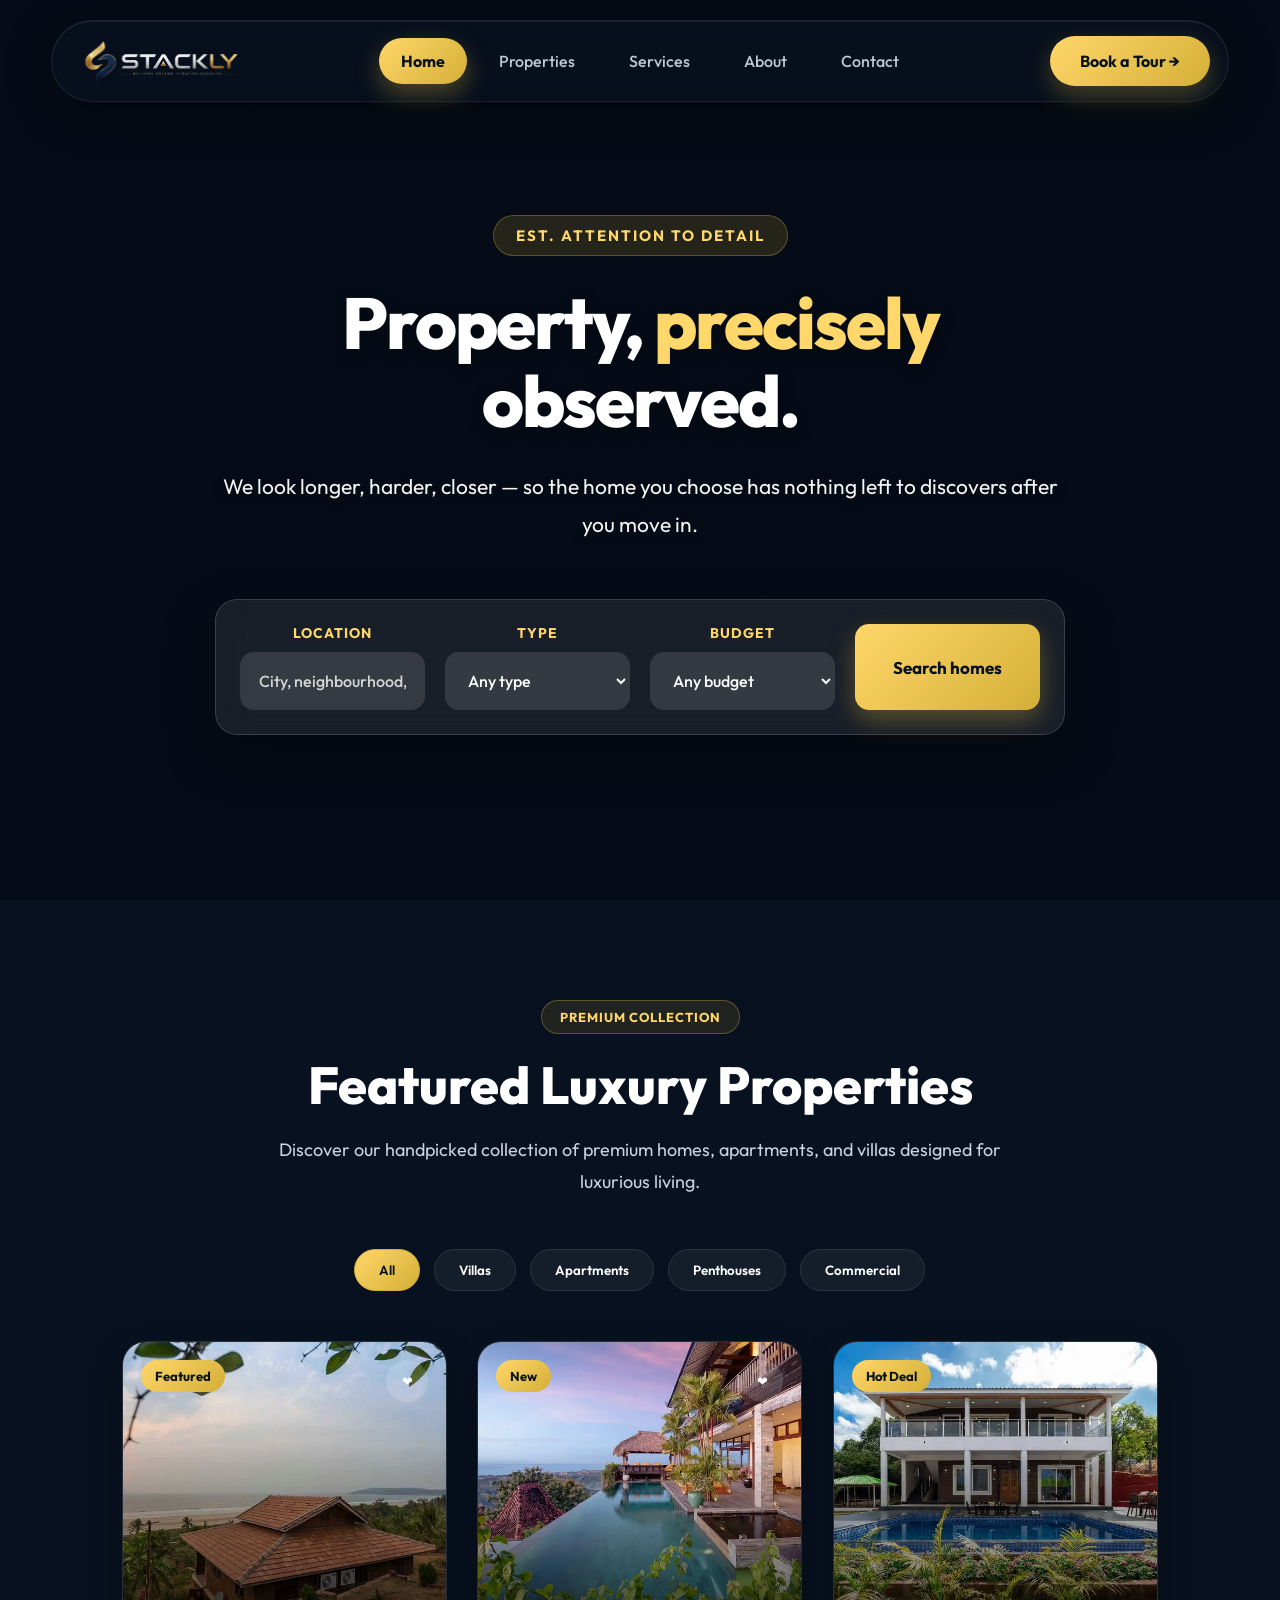
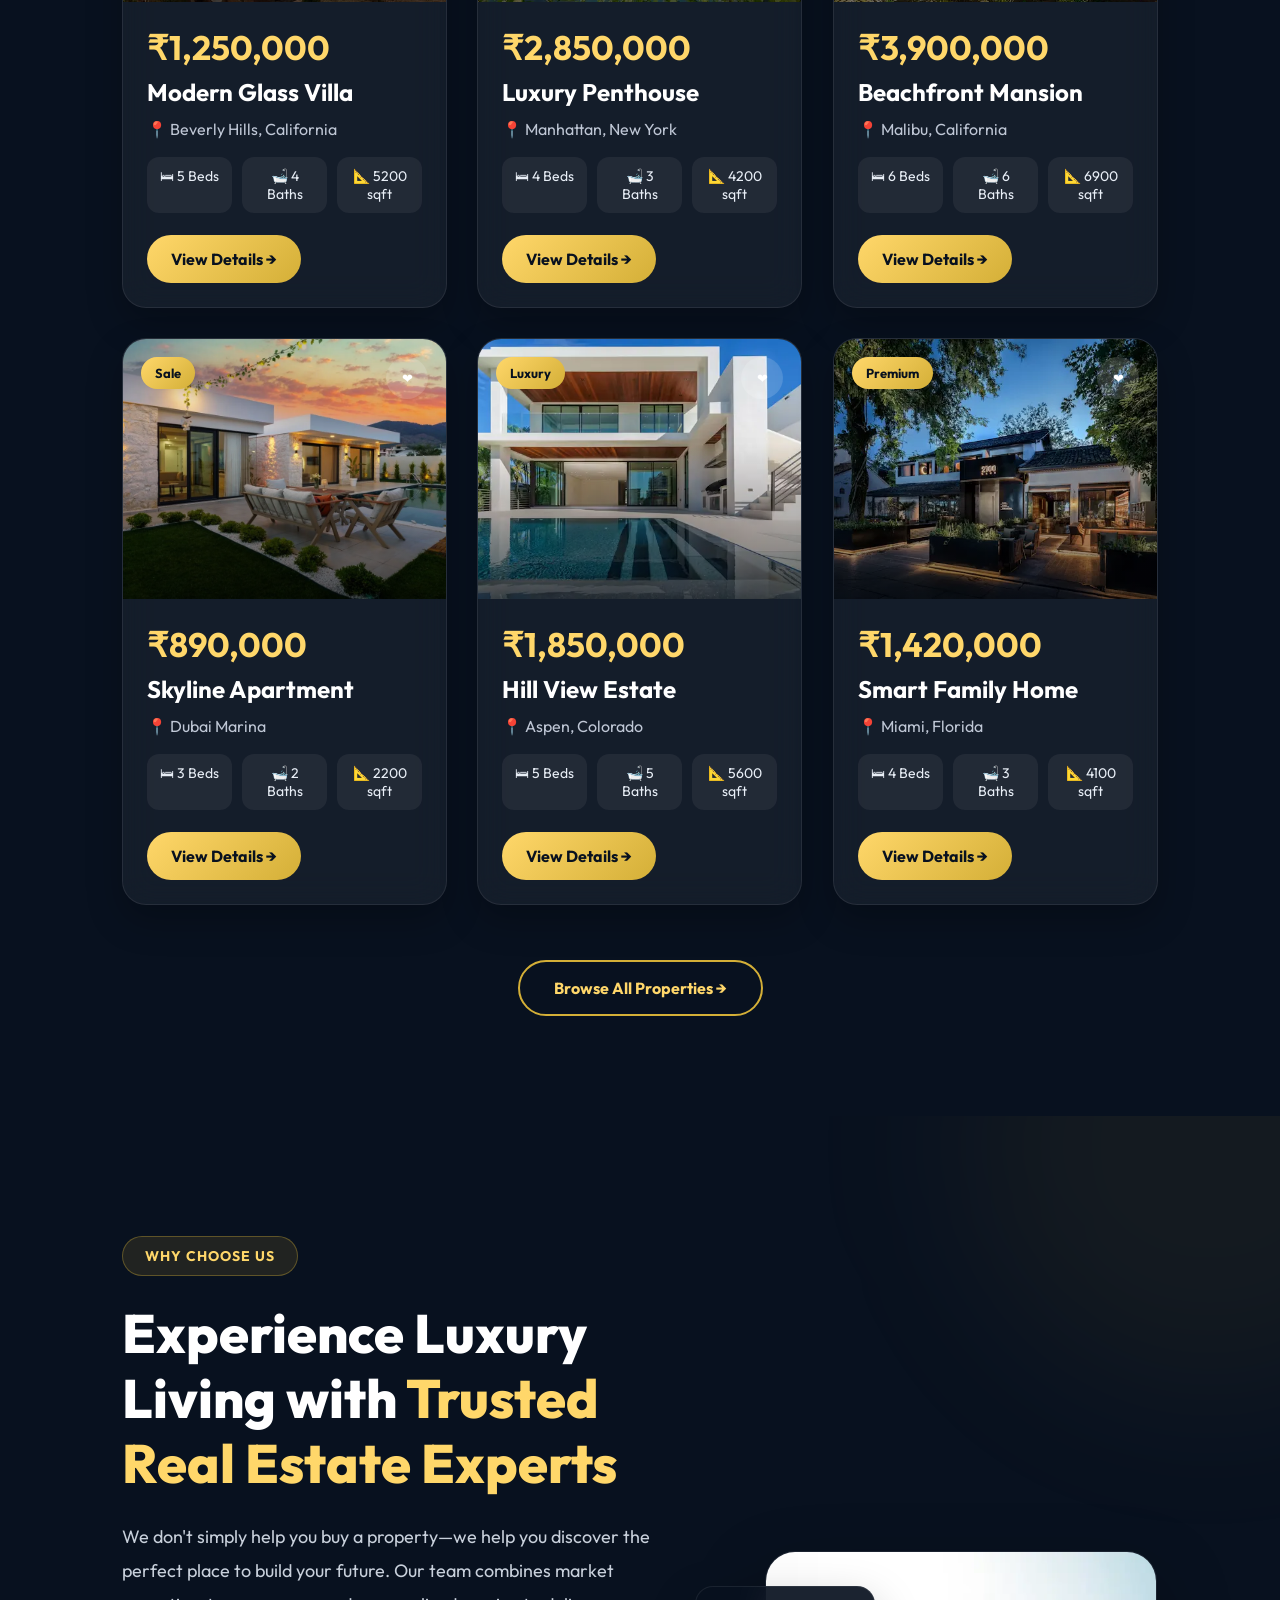
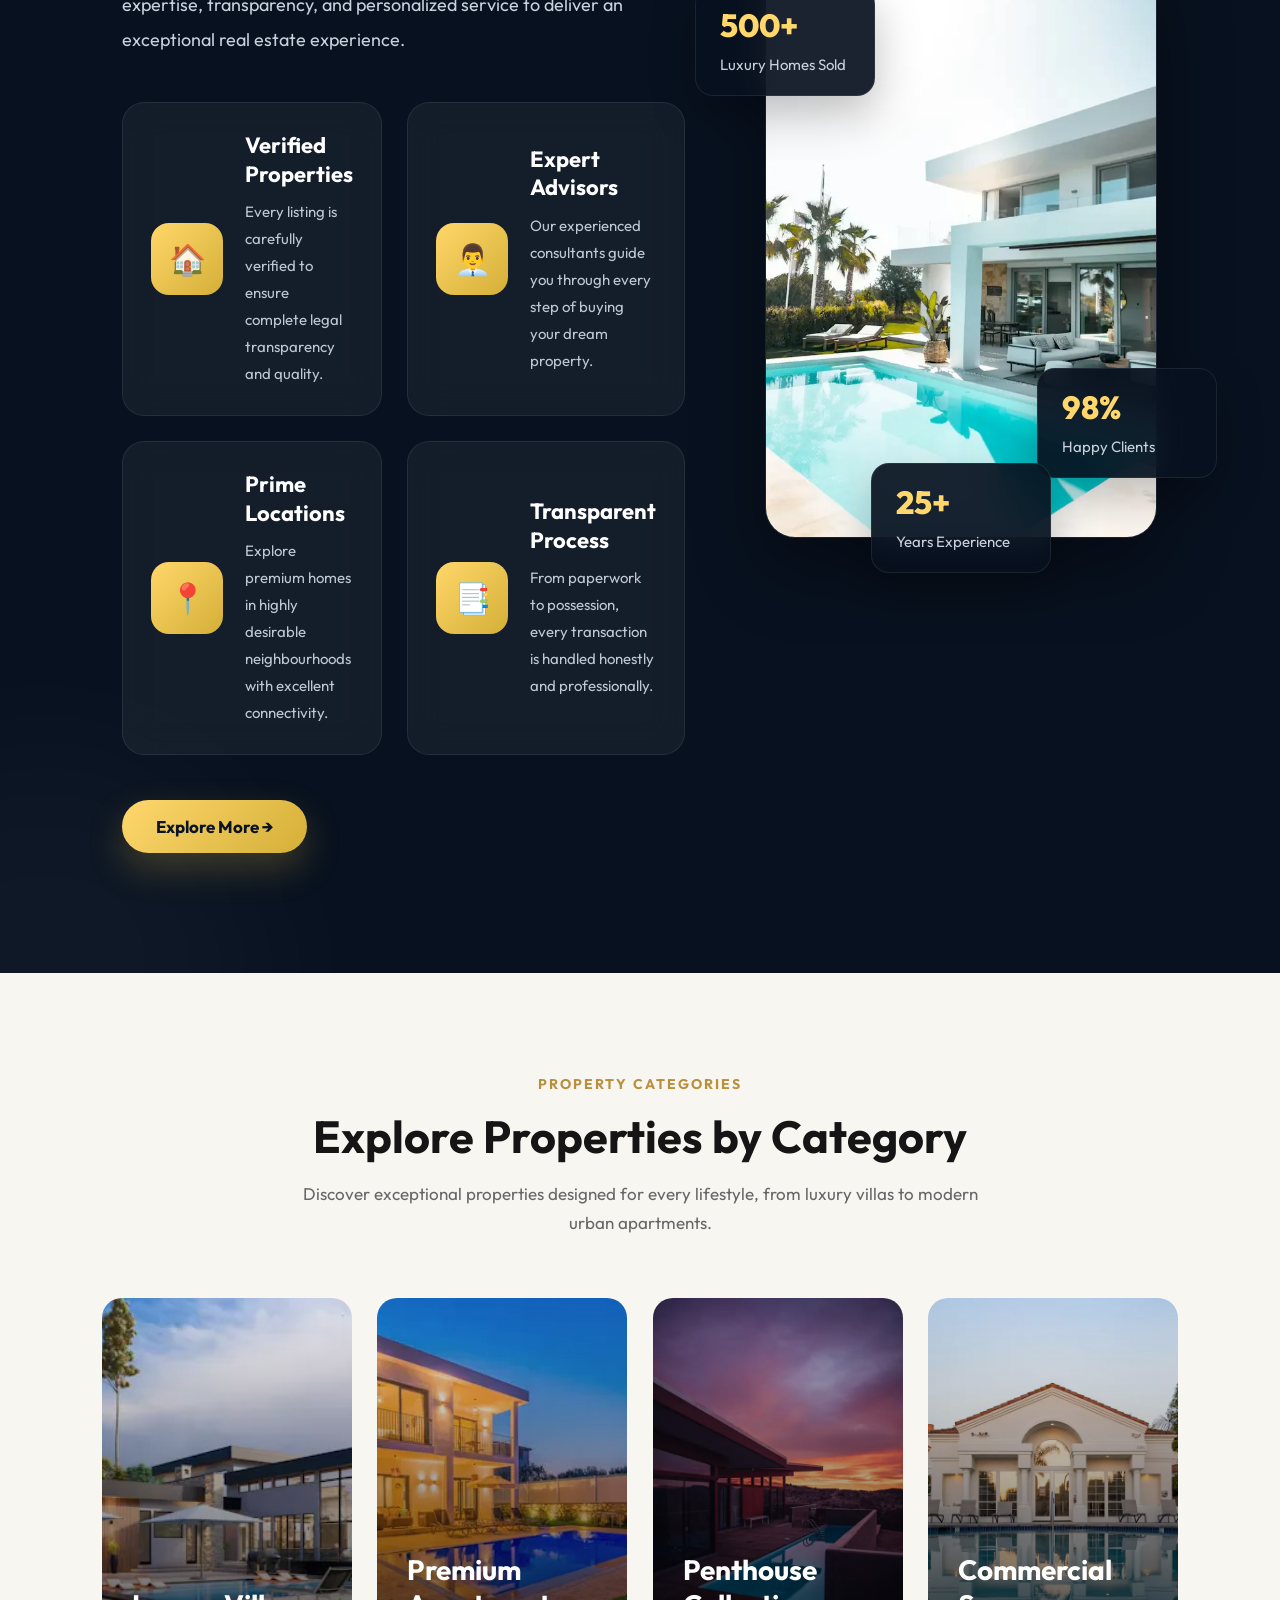
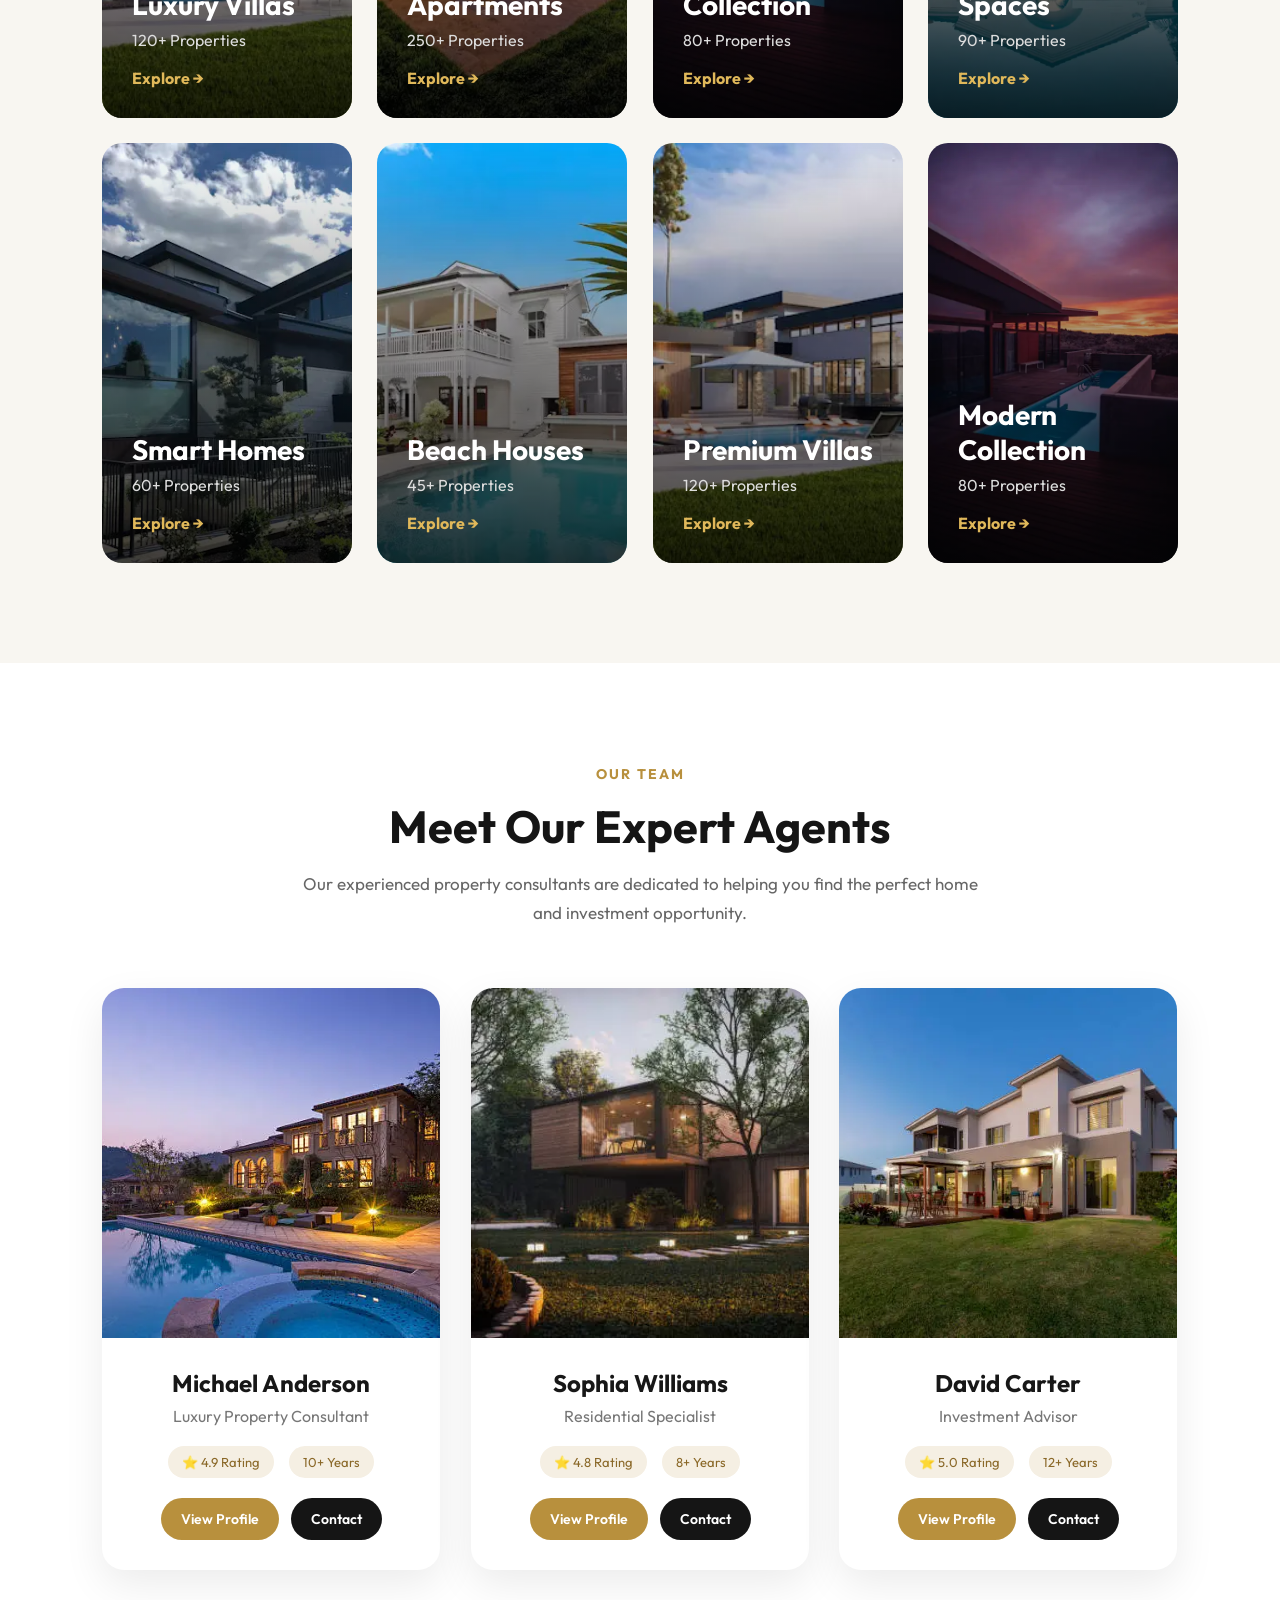
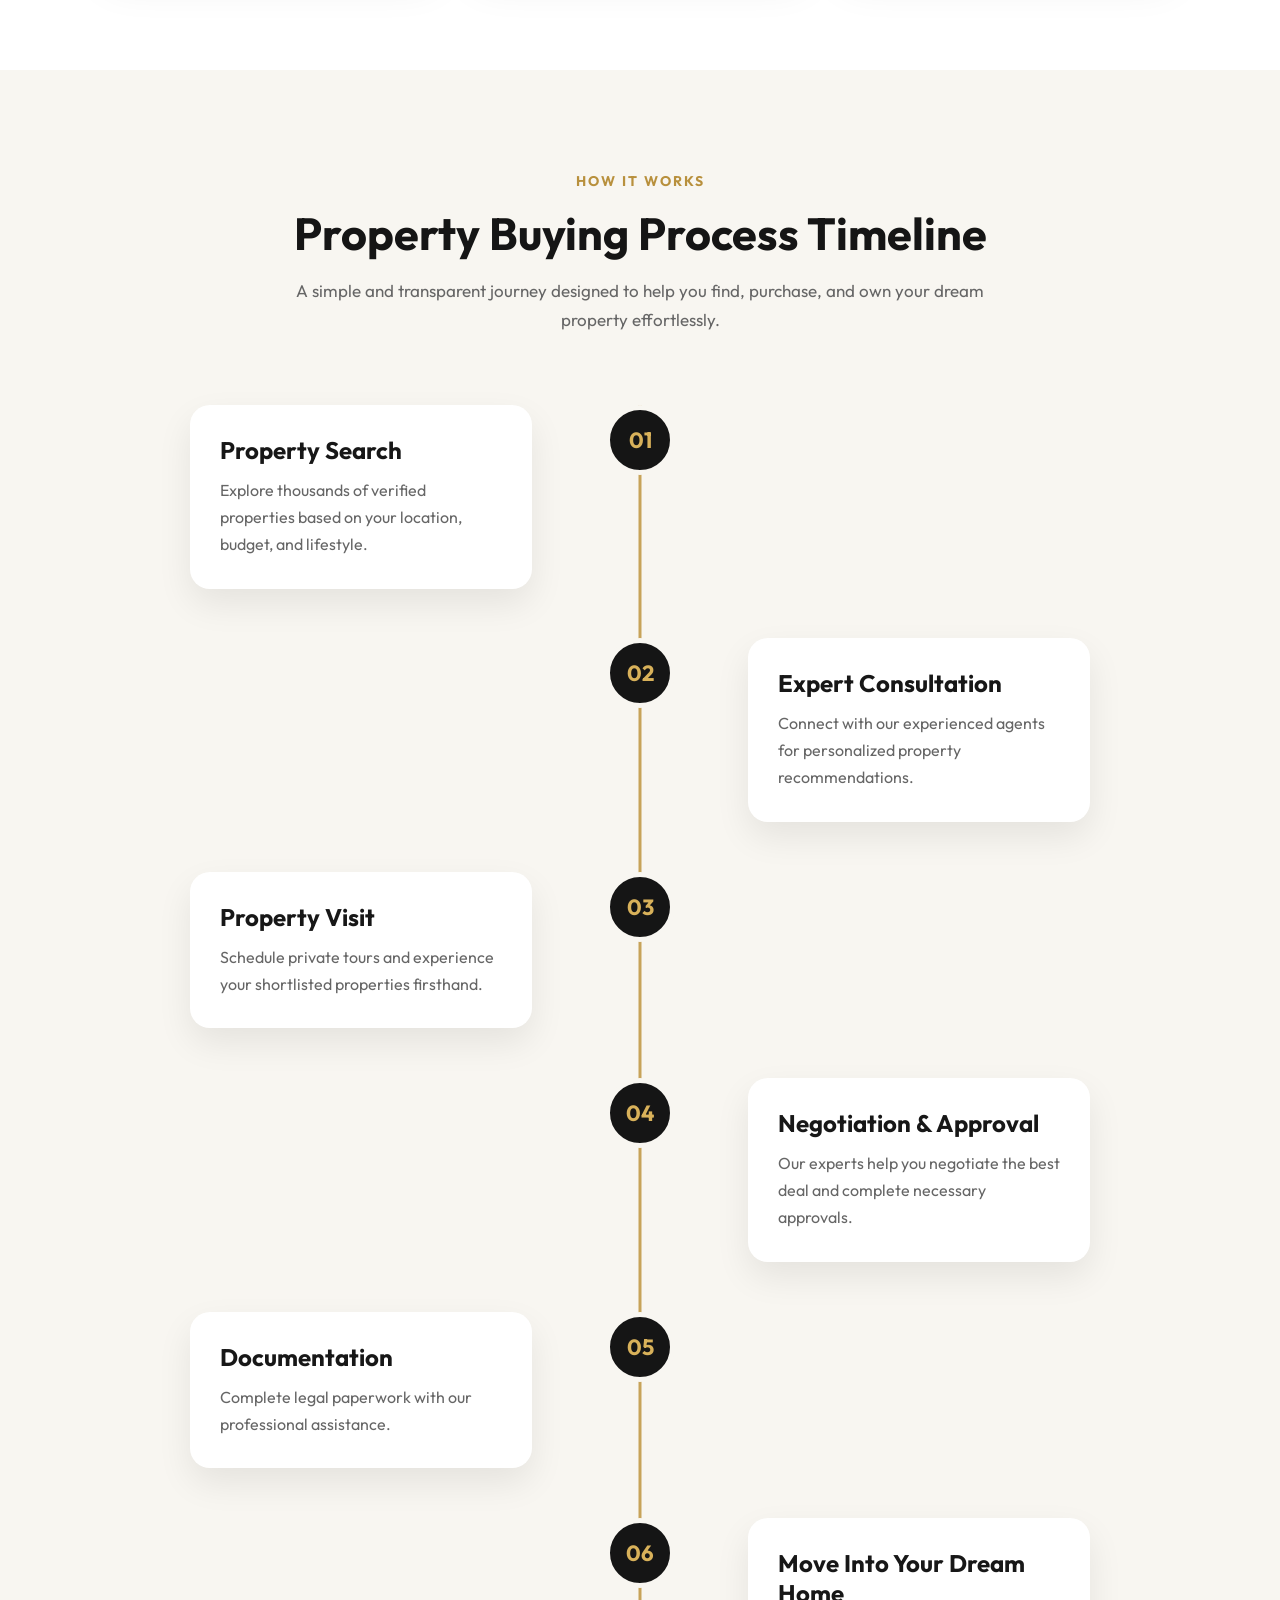
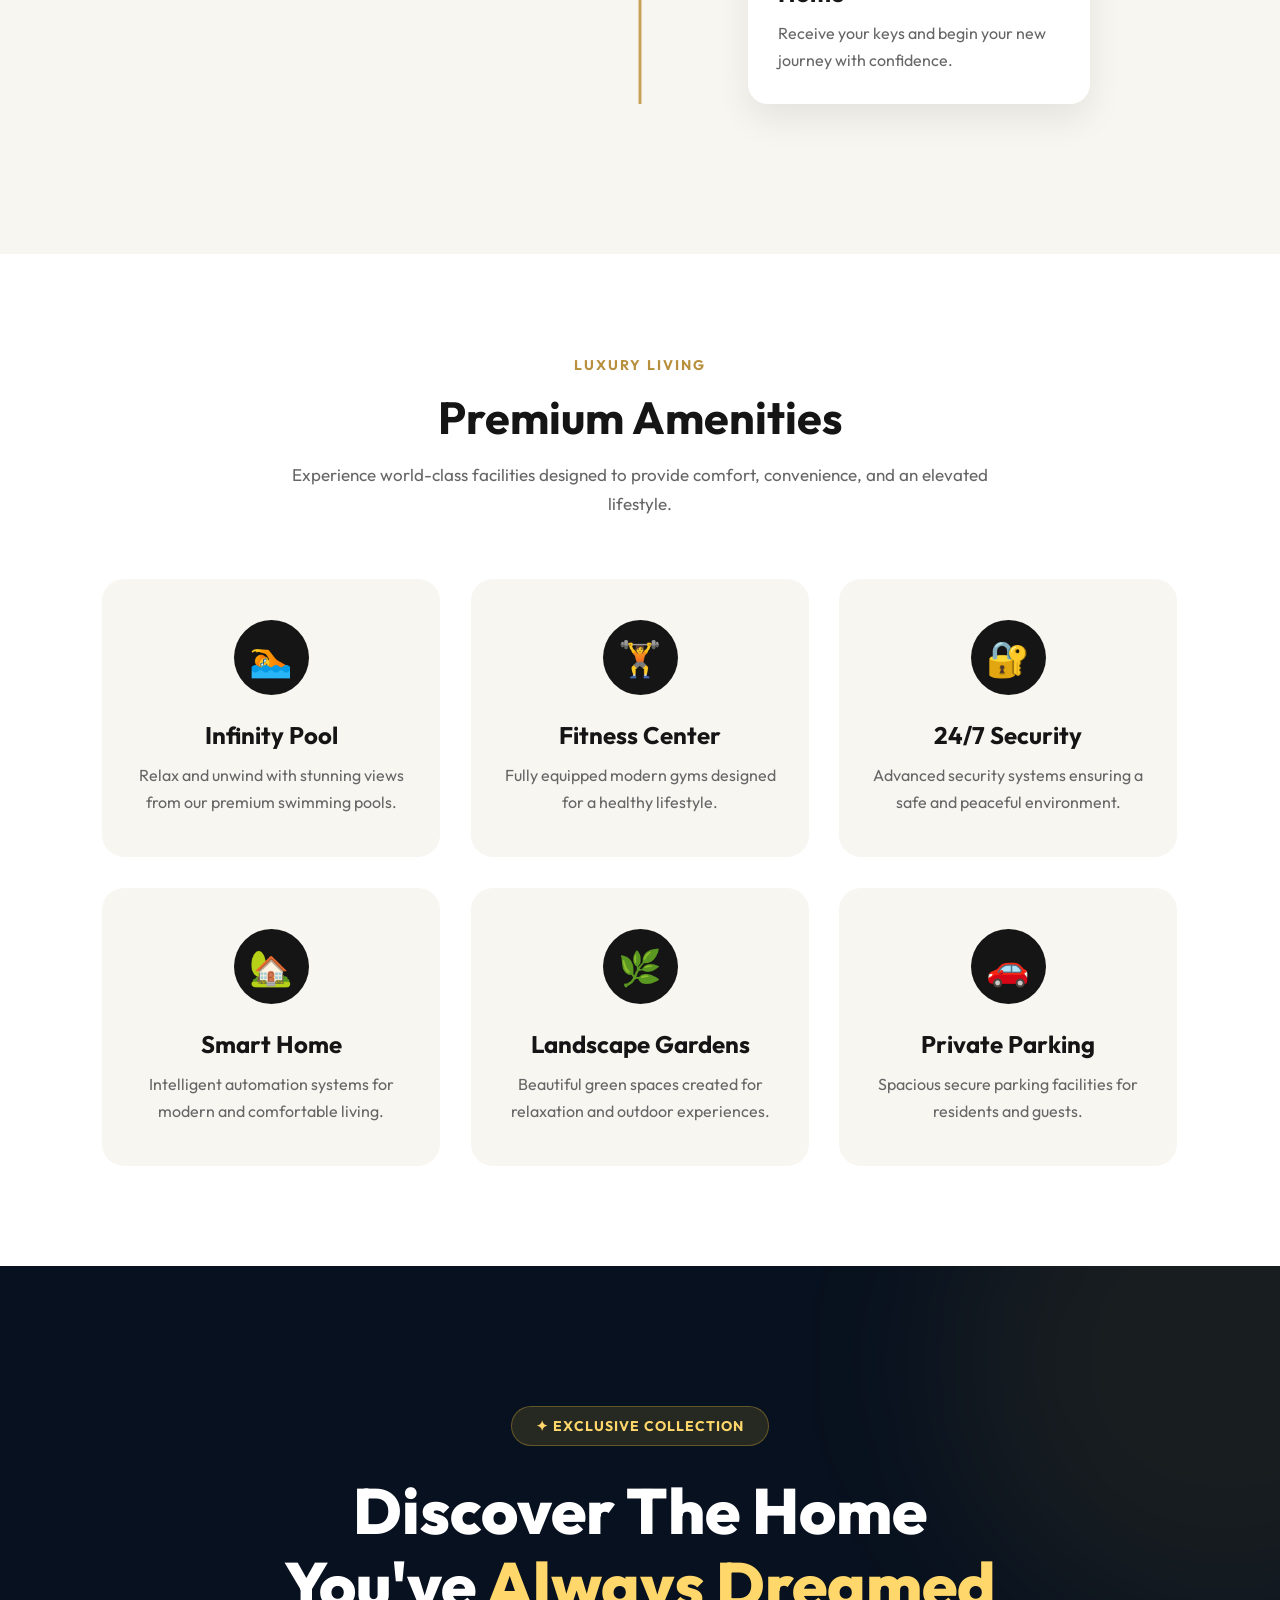
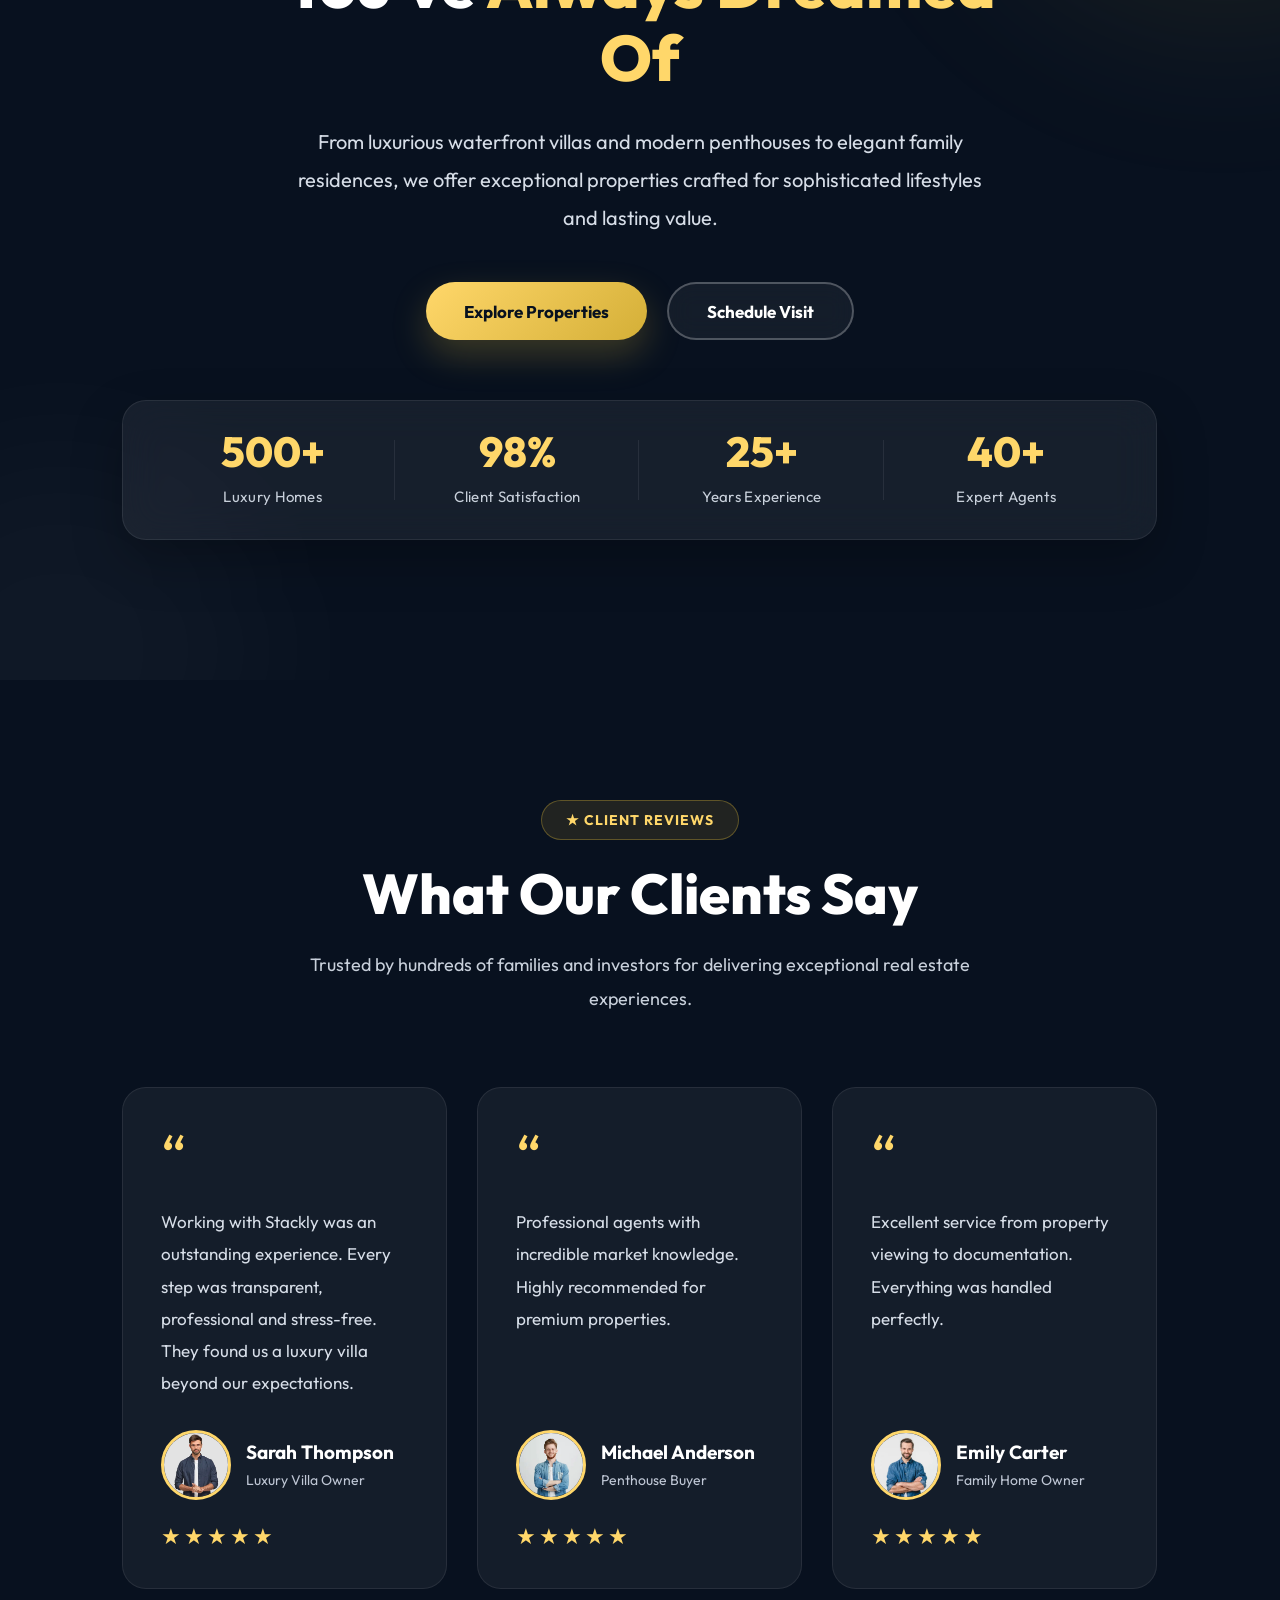
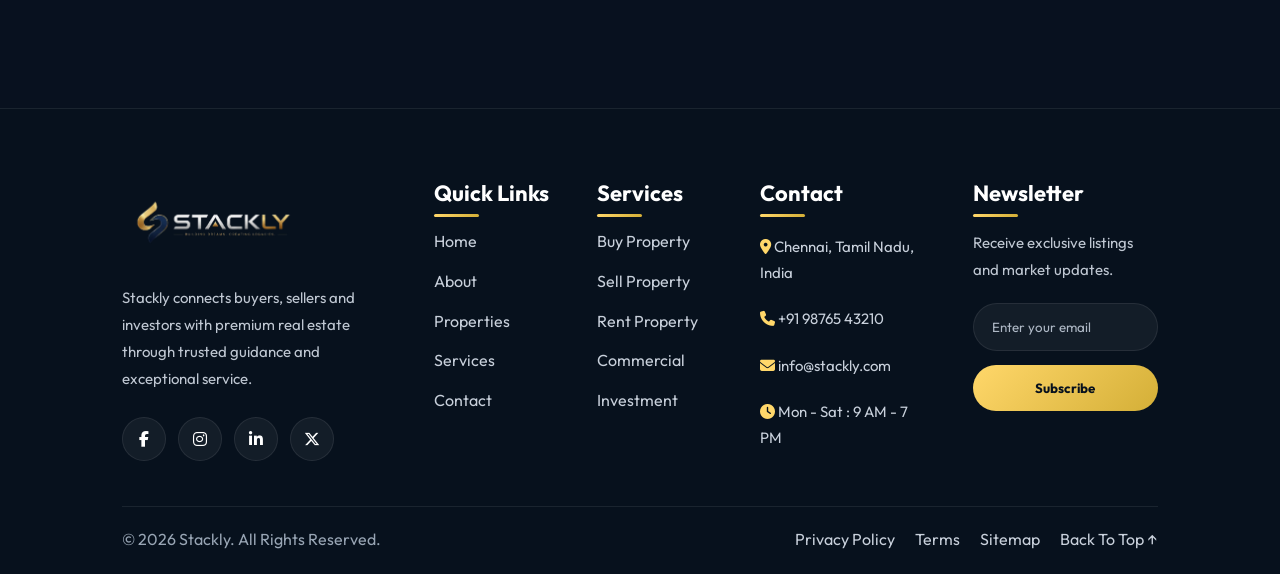
==== commit 48097d56: "₹changed" ====
--- a/index.html
+++ b/index.html
@@ -119,10 +119,10 @@
             <label for="budget">Budget</label>
             <select id="budget">
               <option>Any budget</option>
-              <option>Under $300k</option>
-              <option>$300k &ndash; $600k</option>
-              <option>$600k &ndash; $1M</option>
-              <option>$1M+</option>
+              <option>Under ₹300k</option>
+              <option>₹300k &ndash; ₹600k</option>
+              <option>₹600k &ndash; ₹1M</option>
+              <option>₹1M+</option>
             </select>
           </div>
           <button type="submit" onclick="window.location.href = 'error.html'">
@@ -196,7 +196,7 @@
             </div>
 
             <div class="property-content">
-              <h3>$1,250,000</h3>
+              <h3>₹1,250,000</h3>
 
               <h4>Modern Glass Villa</h4>
 
@@ -231,7 +231,7 @@
             </div>
 
             <div class="property-content">
-              <h3>$2,850,000</h3>
+              <h3>₹2,850,000</h3>
 
               <h4>Luxury Penthouse</h4>
 
@@ -266,7 +266,7 @@
             </div>
 
             <div class="property-content">
-              <h3>$3,900,000</h3>
+              <h3>₹3,900,000</h3>
 
               <h4>Beachfront Mansion</h4>
 
@@ -301,7 +301,7 @@
             </div>
 
             <div class="property-content">
-              <h3>$890,000</h3>
+              <h3>₹890,000</h3>
 
               <h4>Skyline Apartment</h4>
 
@@ -336,7 +336,7 @@
             </div>
 
             <div class="property-content">
-              <h3>$1,850,000</h3>
+              <h3>₹1,850,000</h3>
 
               <h4>Hill View Estate</h4>
 
@@ -371,7 +371,7 @@
             </div>
 
             <div class="property-content">
-              <h3>$1,420,000</h3>
+              <h3>₹1,420,000</h3>
 
               <h4>Smart Family Home</h4>
 
